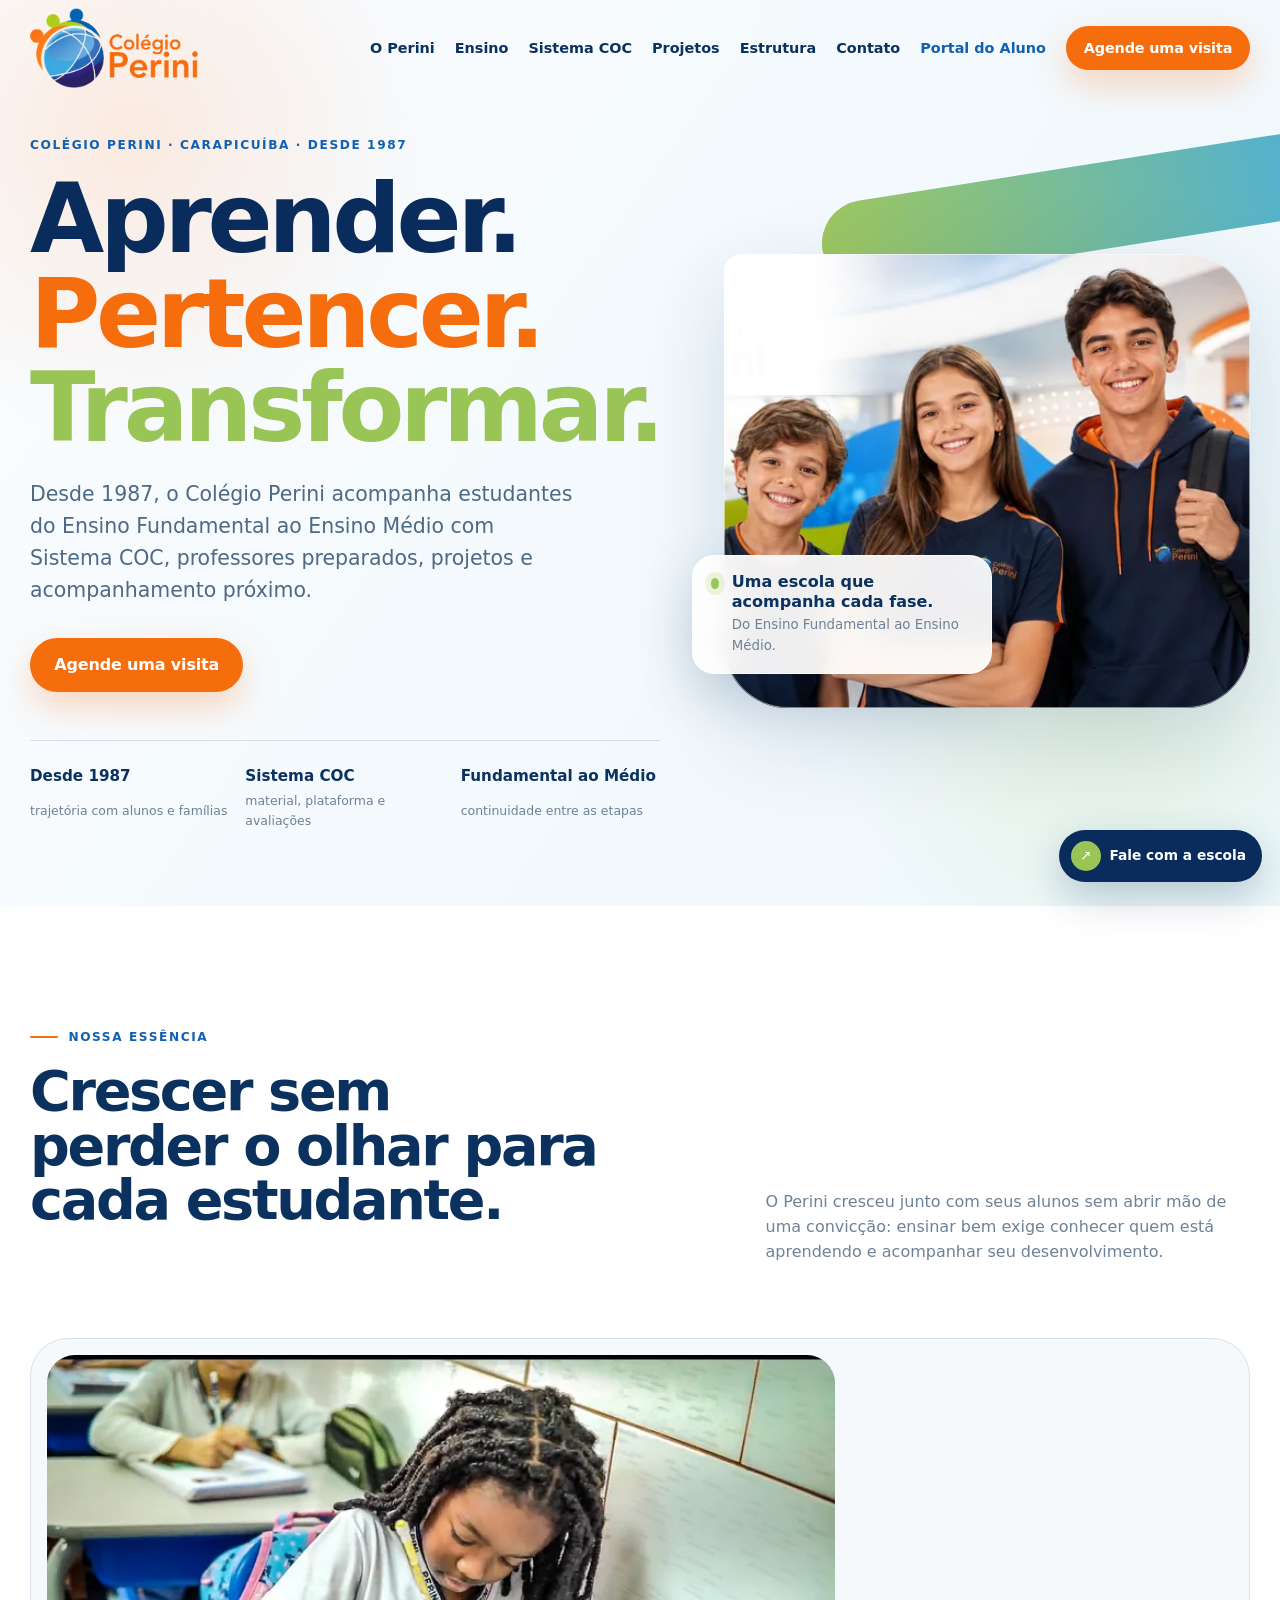
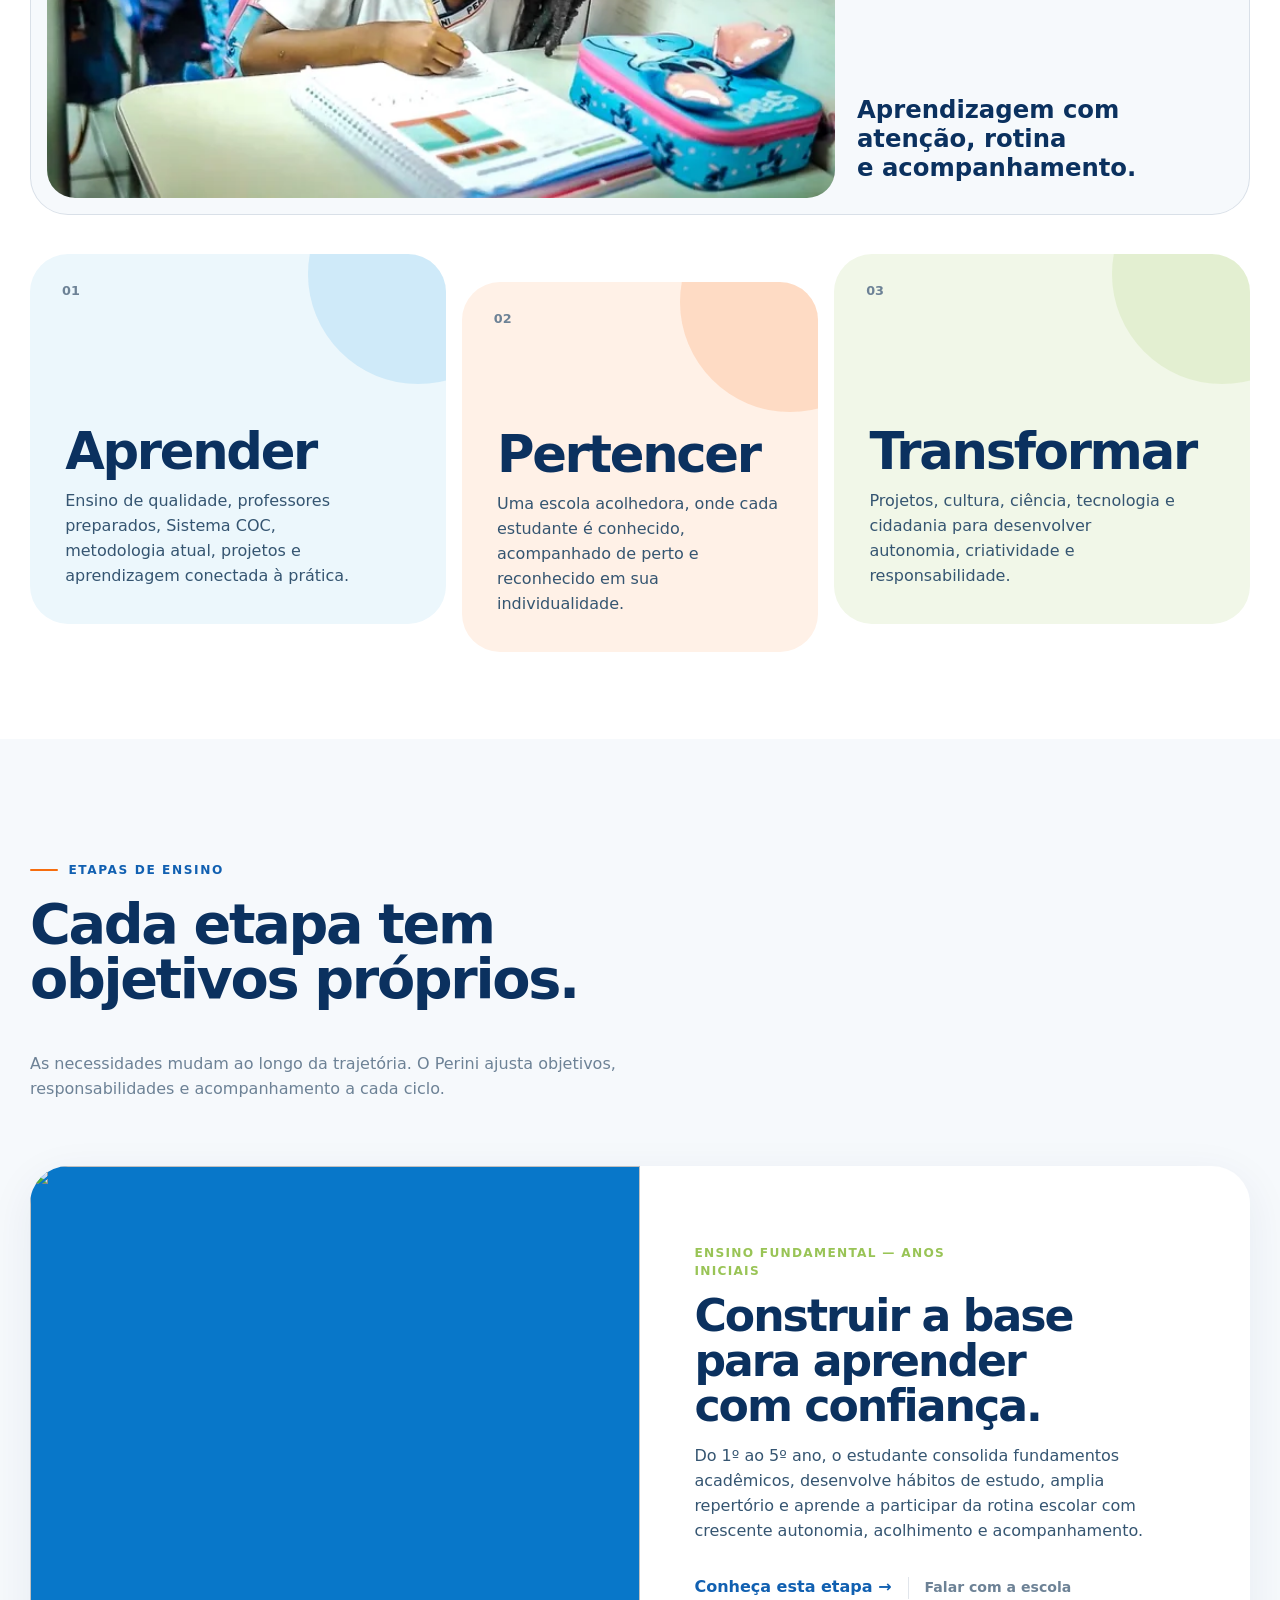
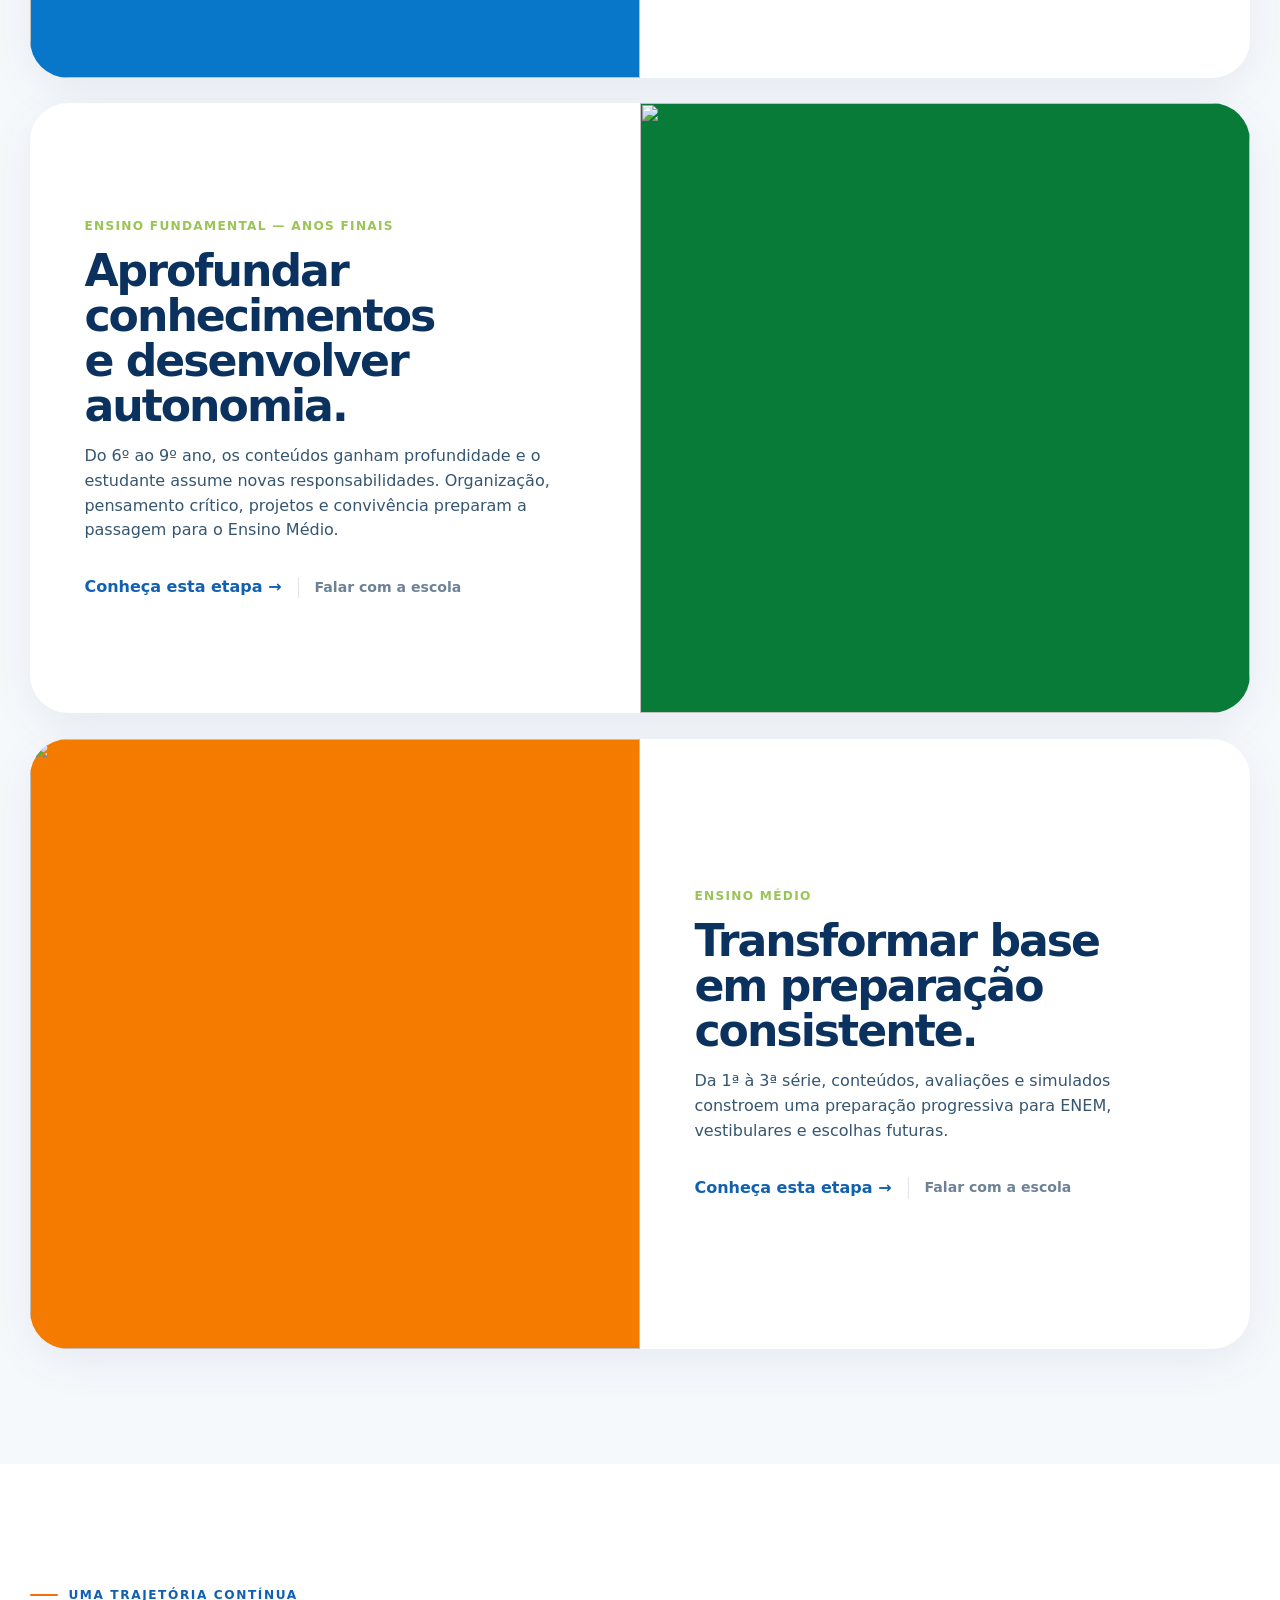
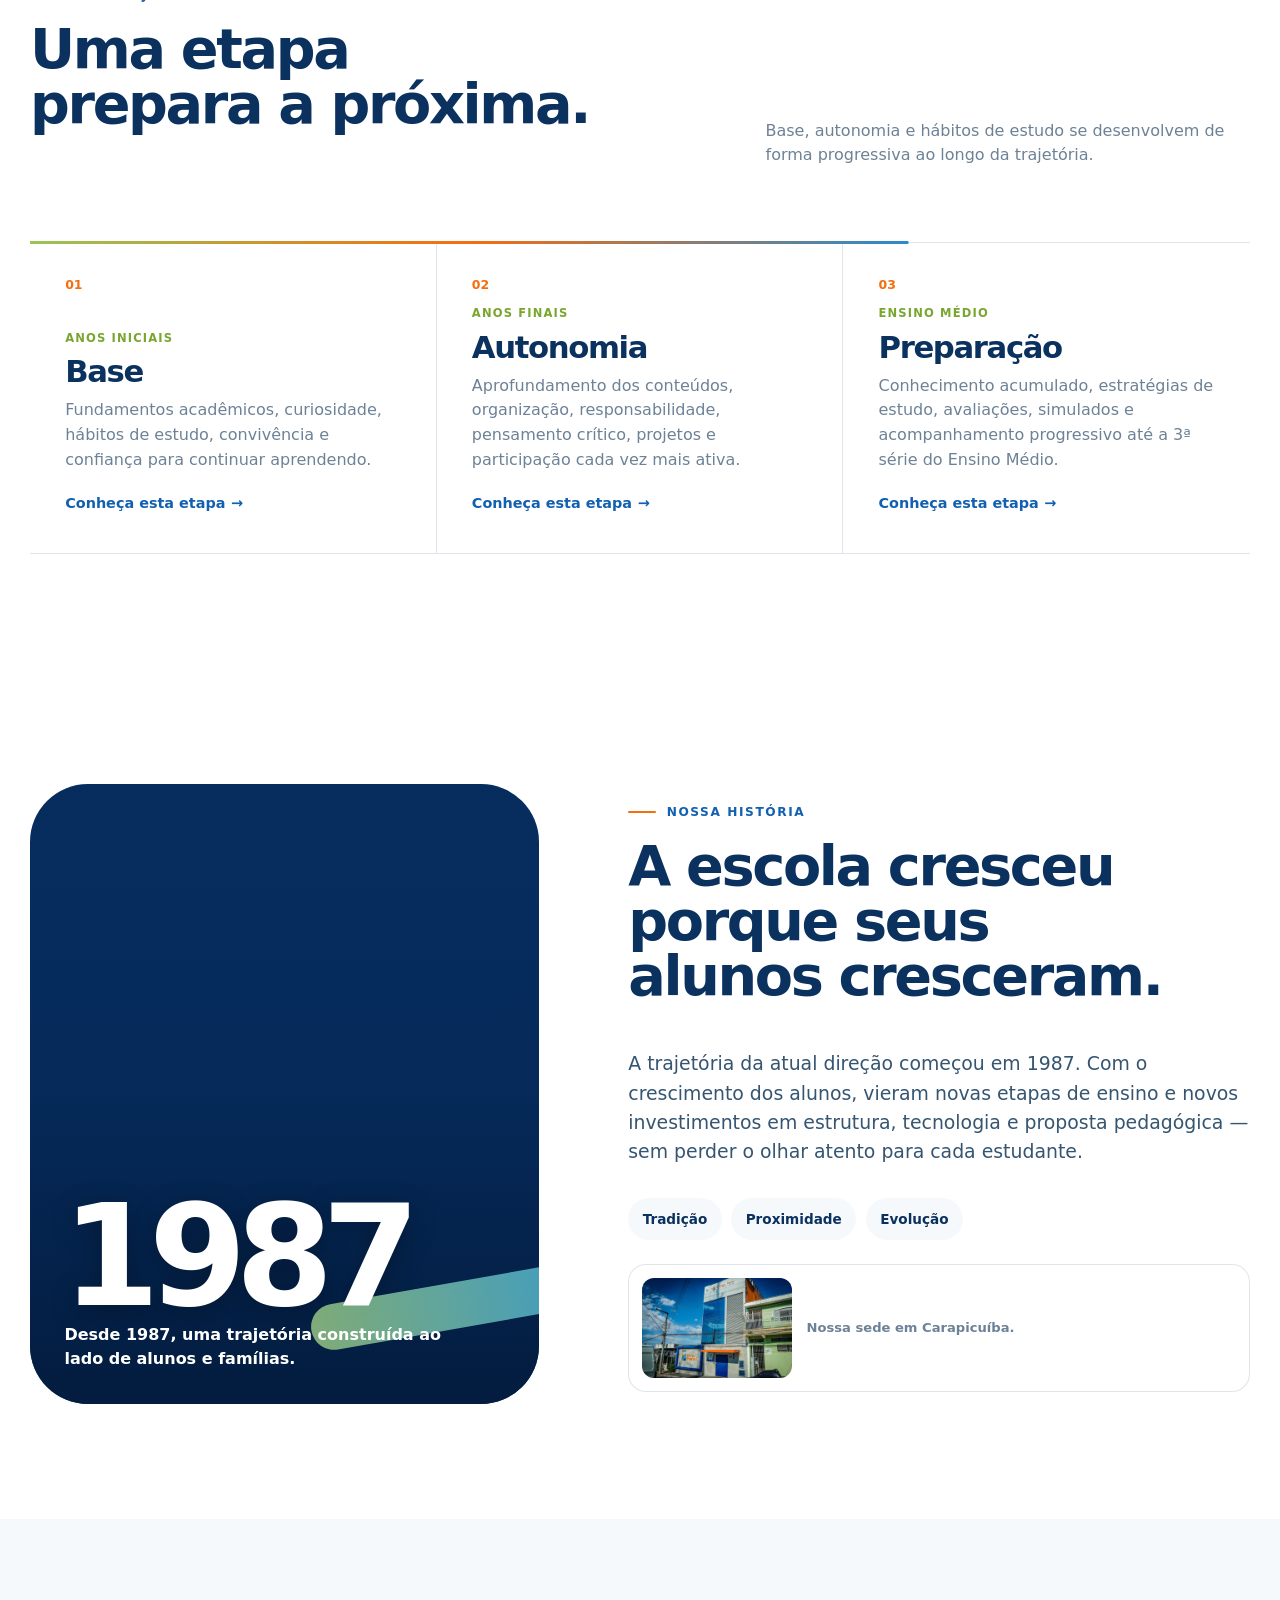
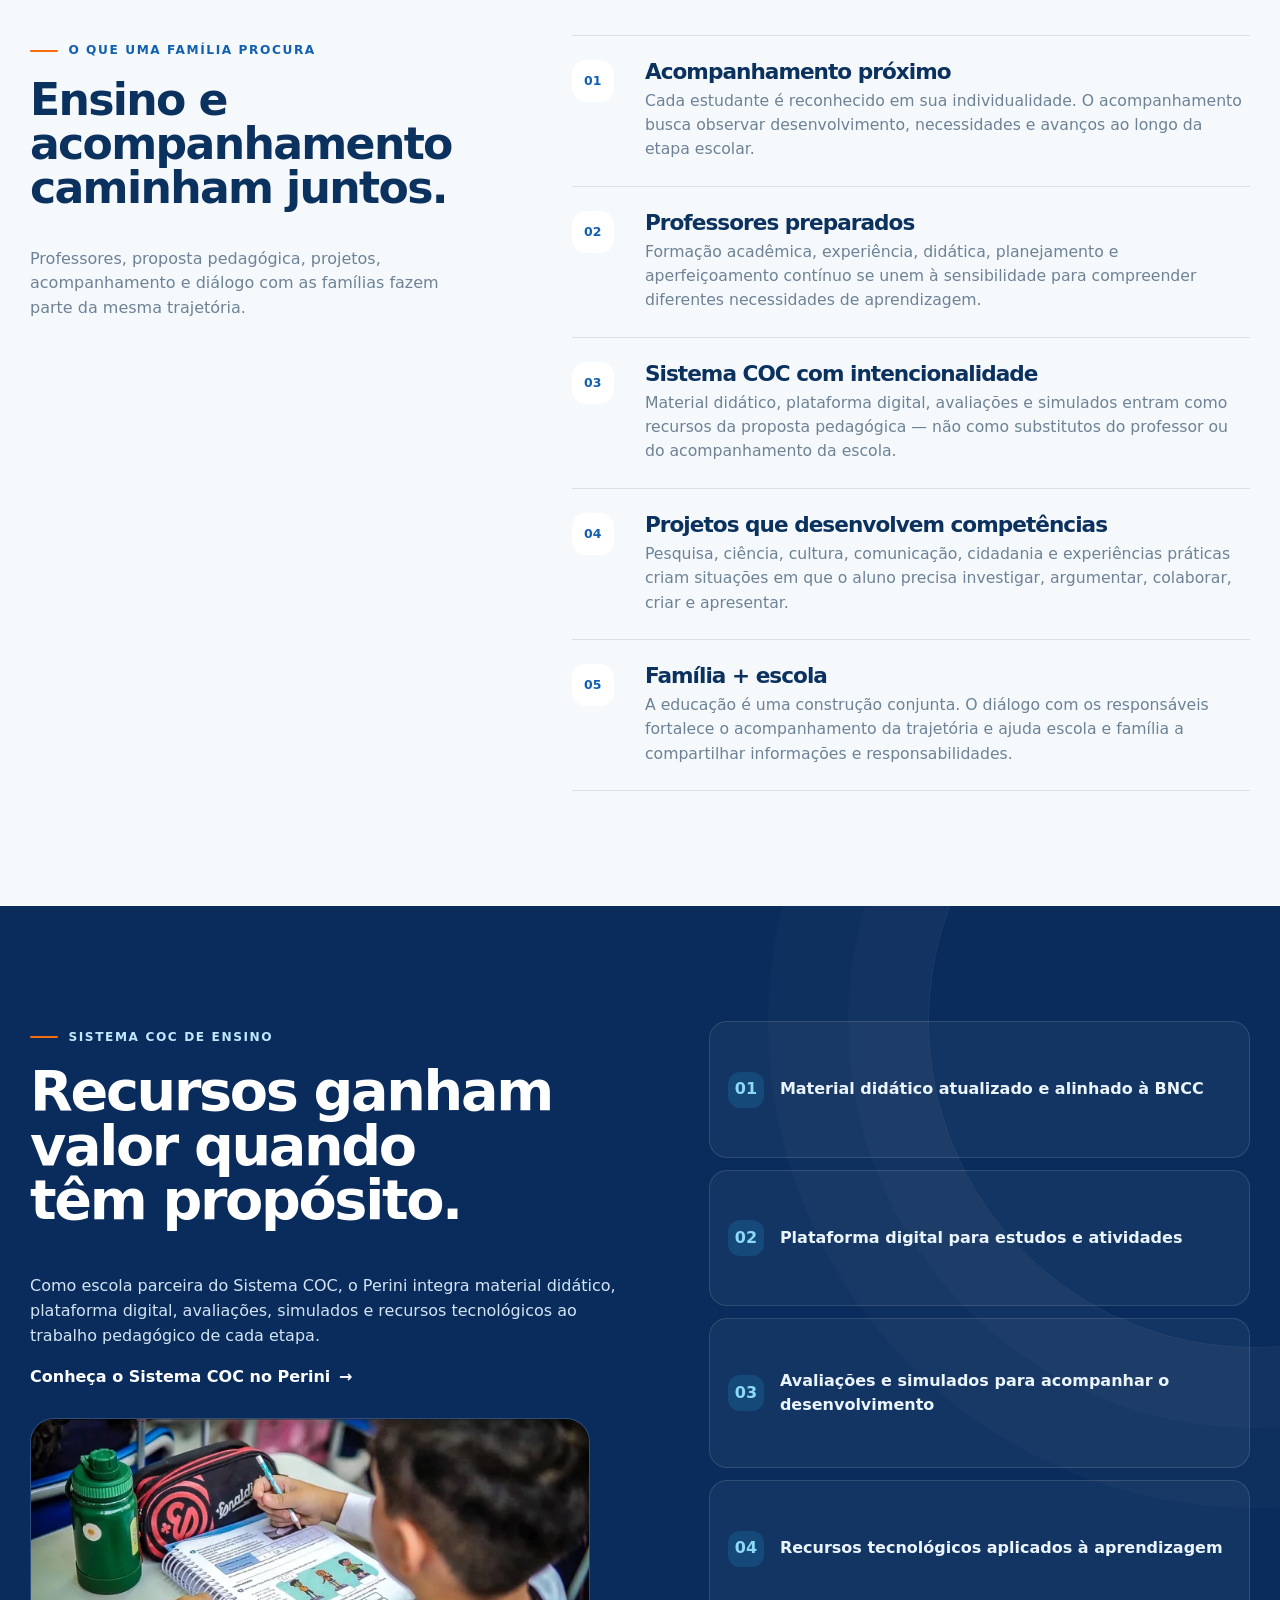
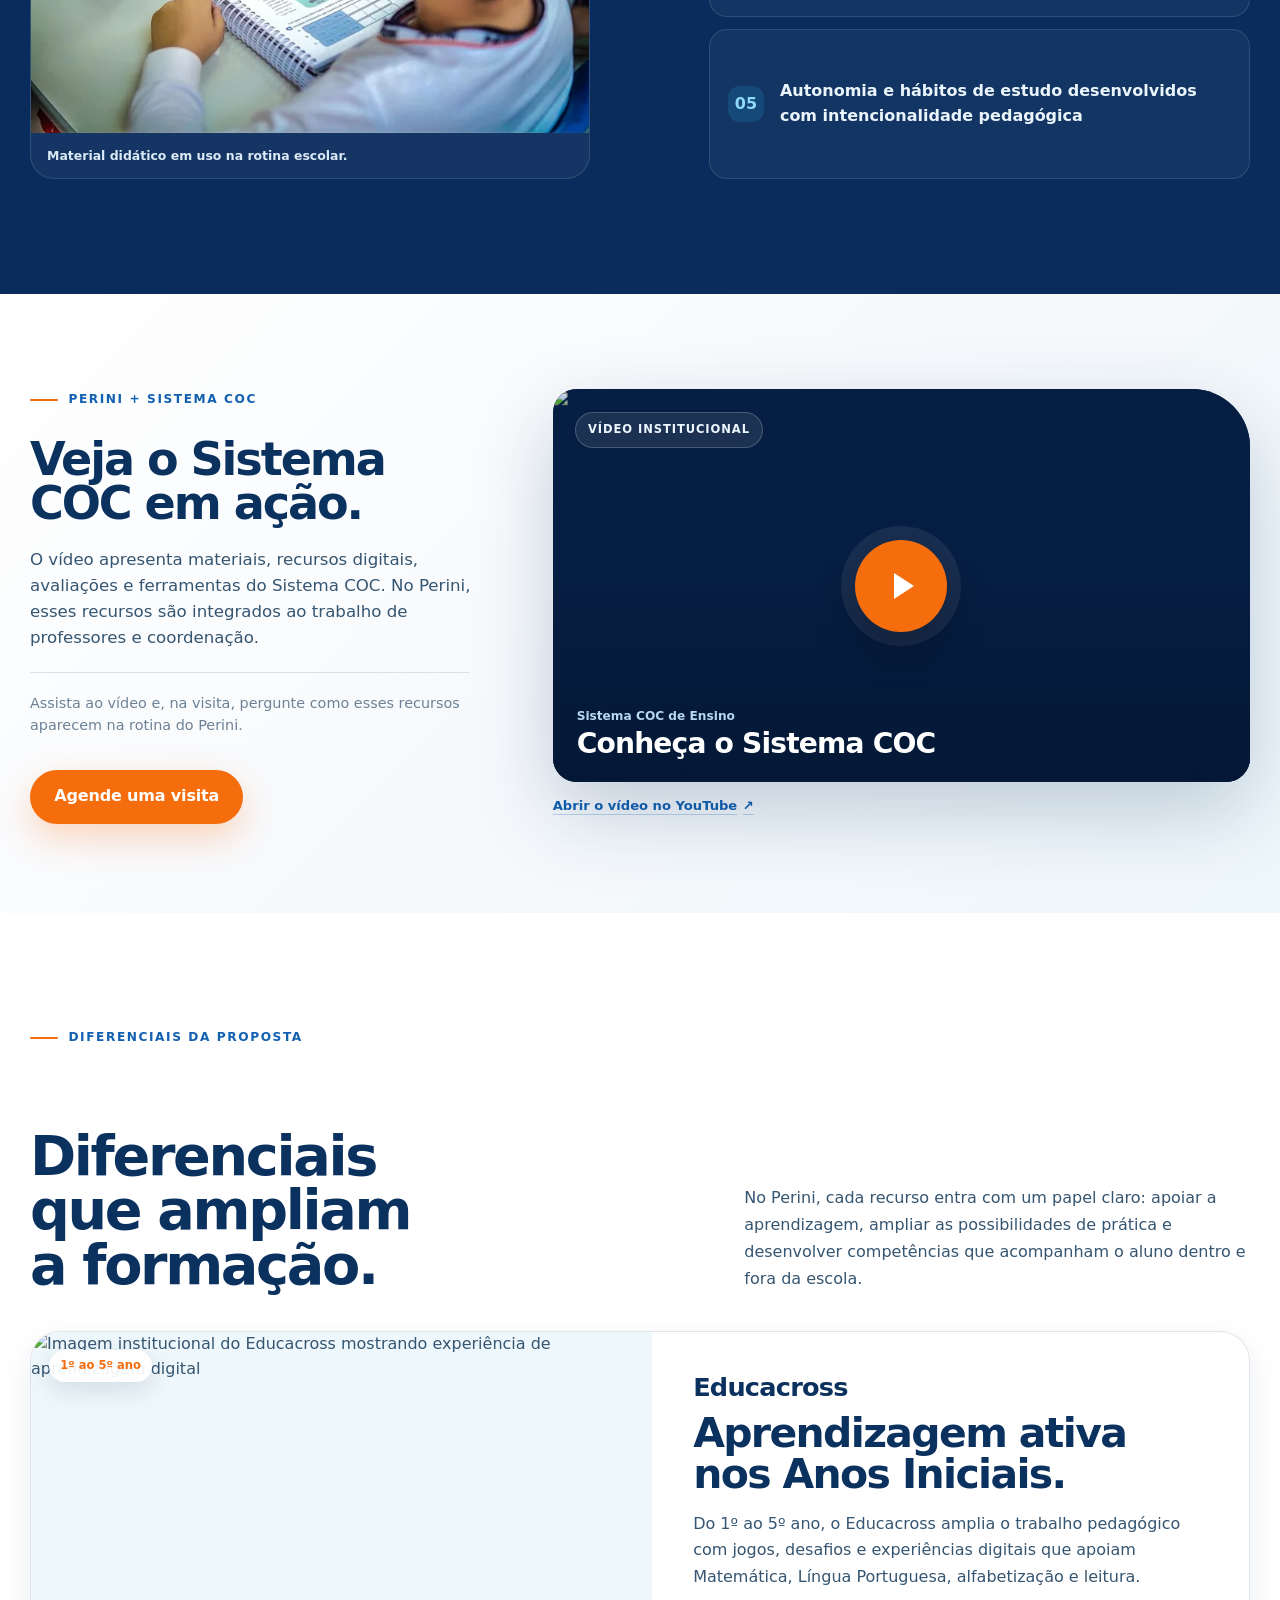
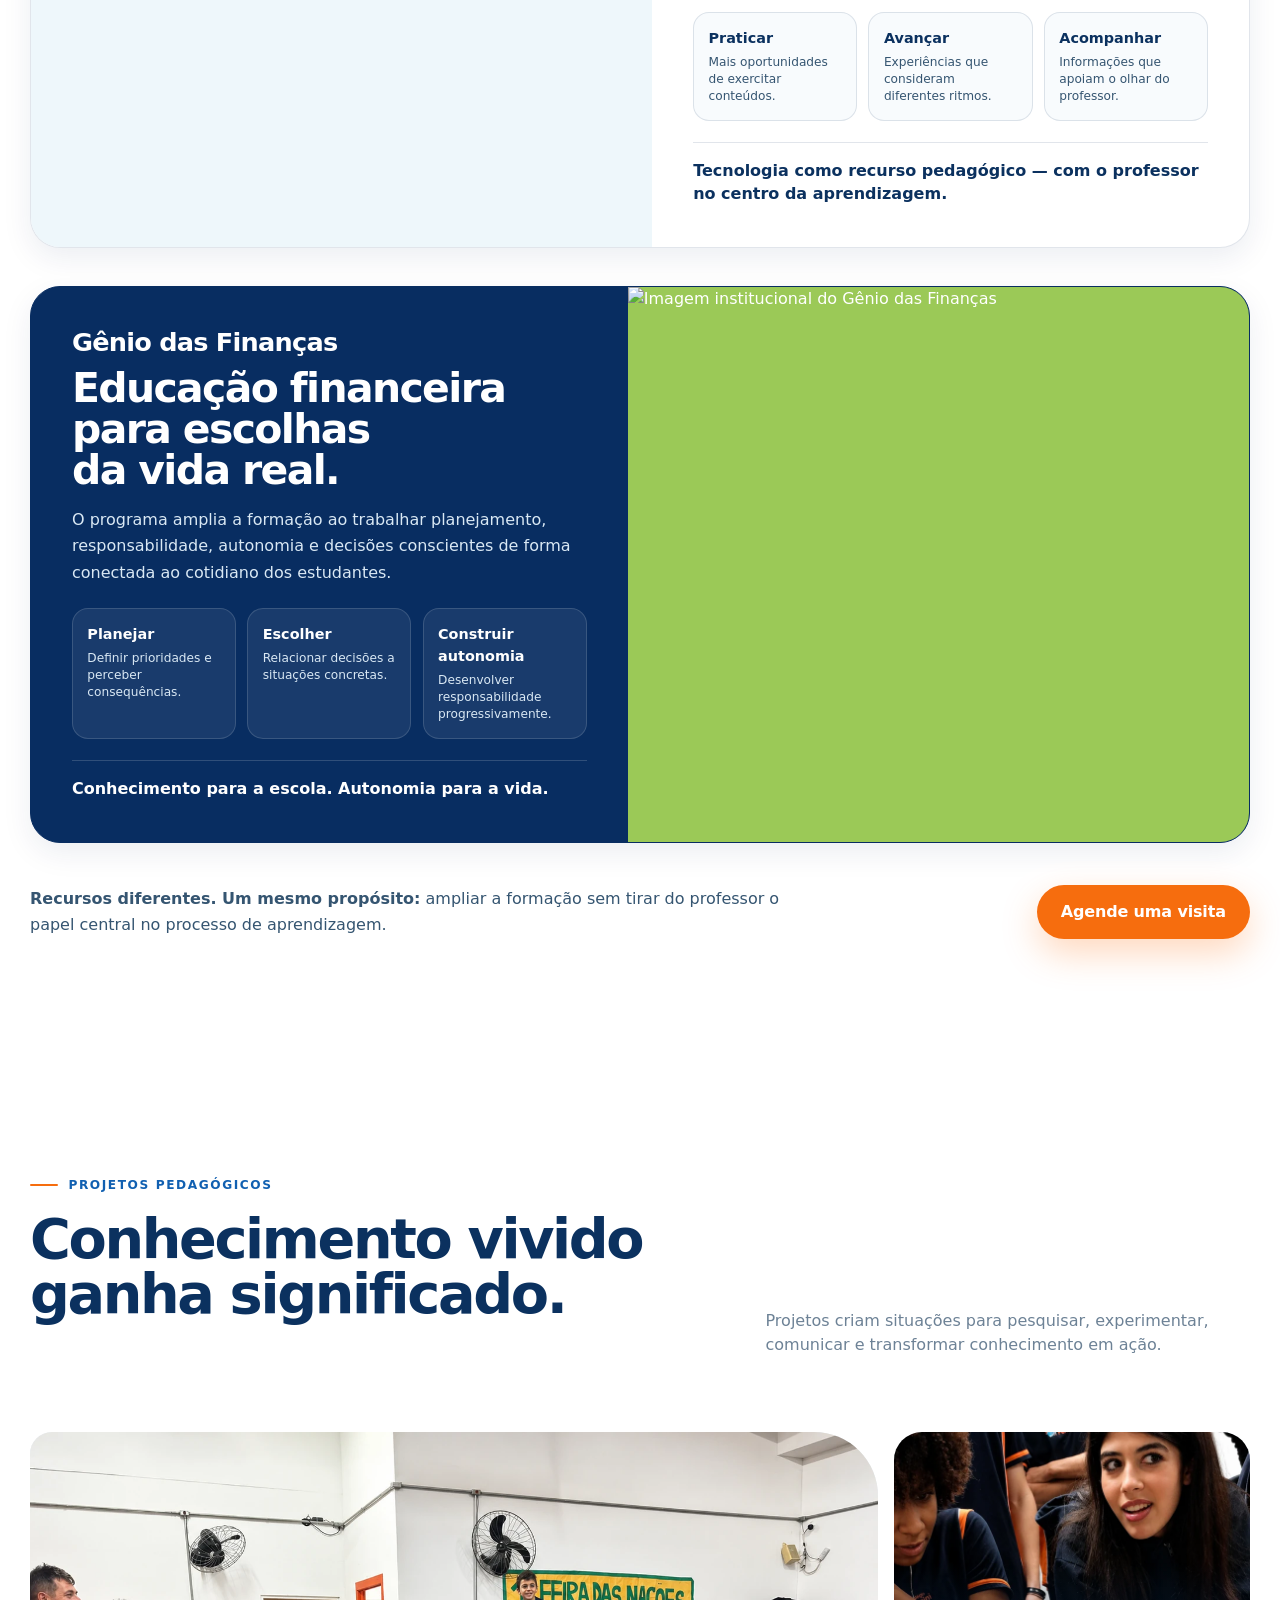
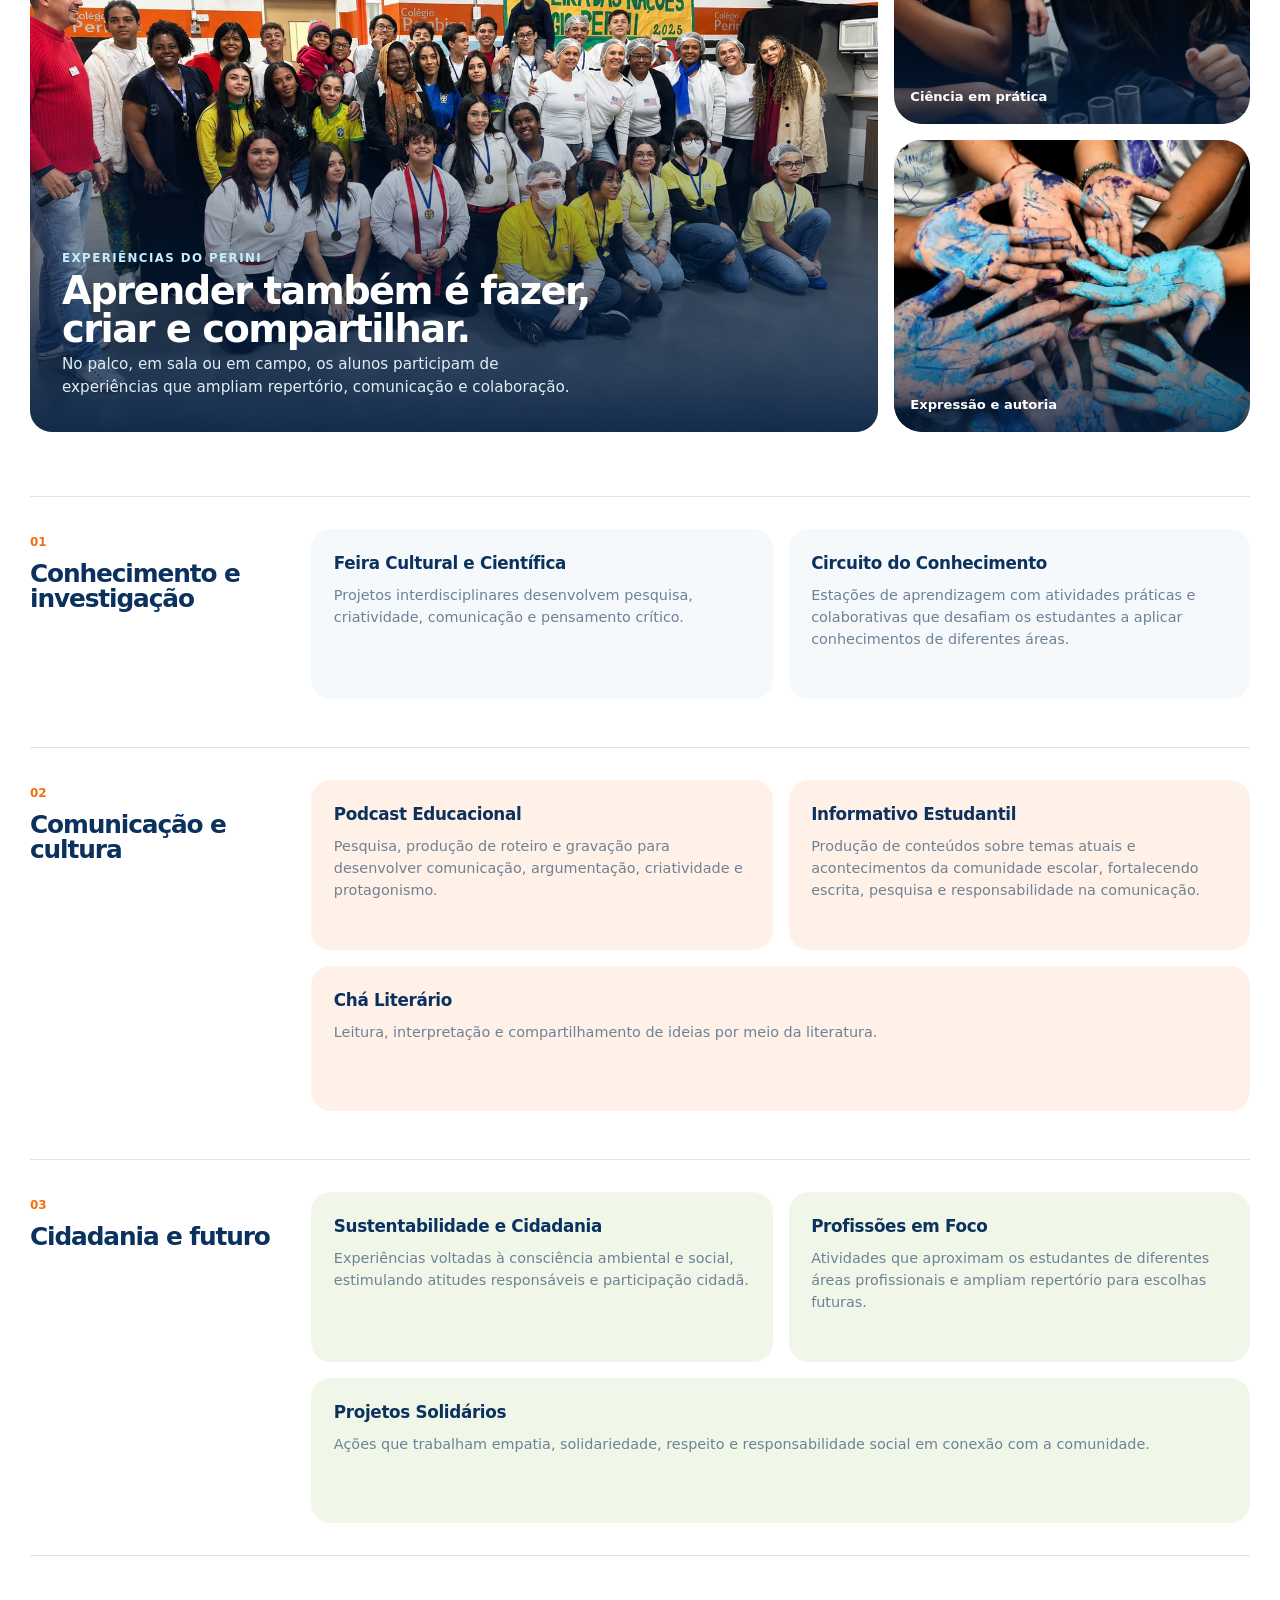
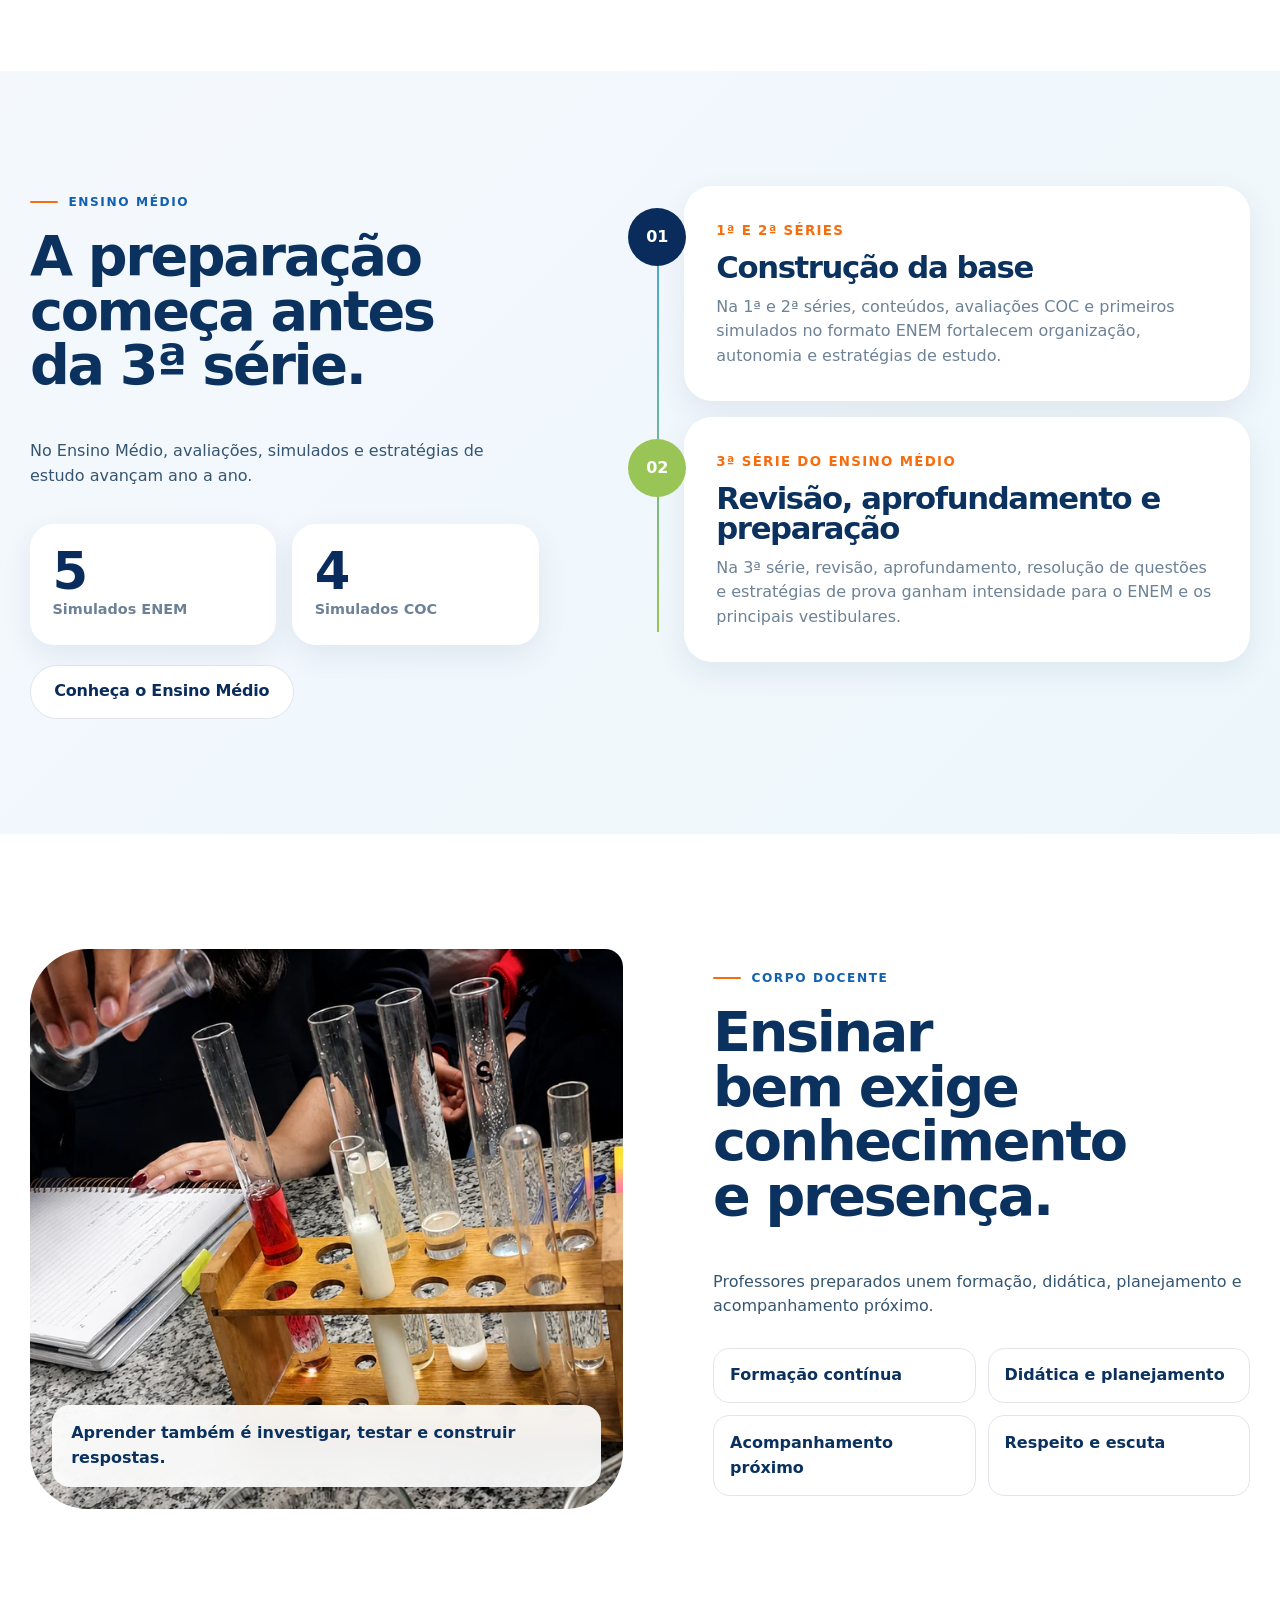
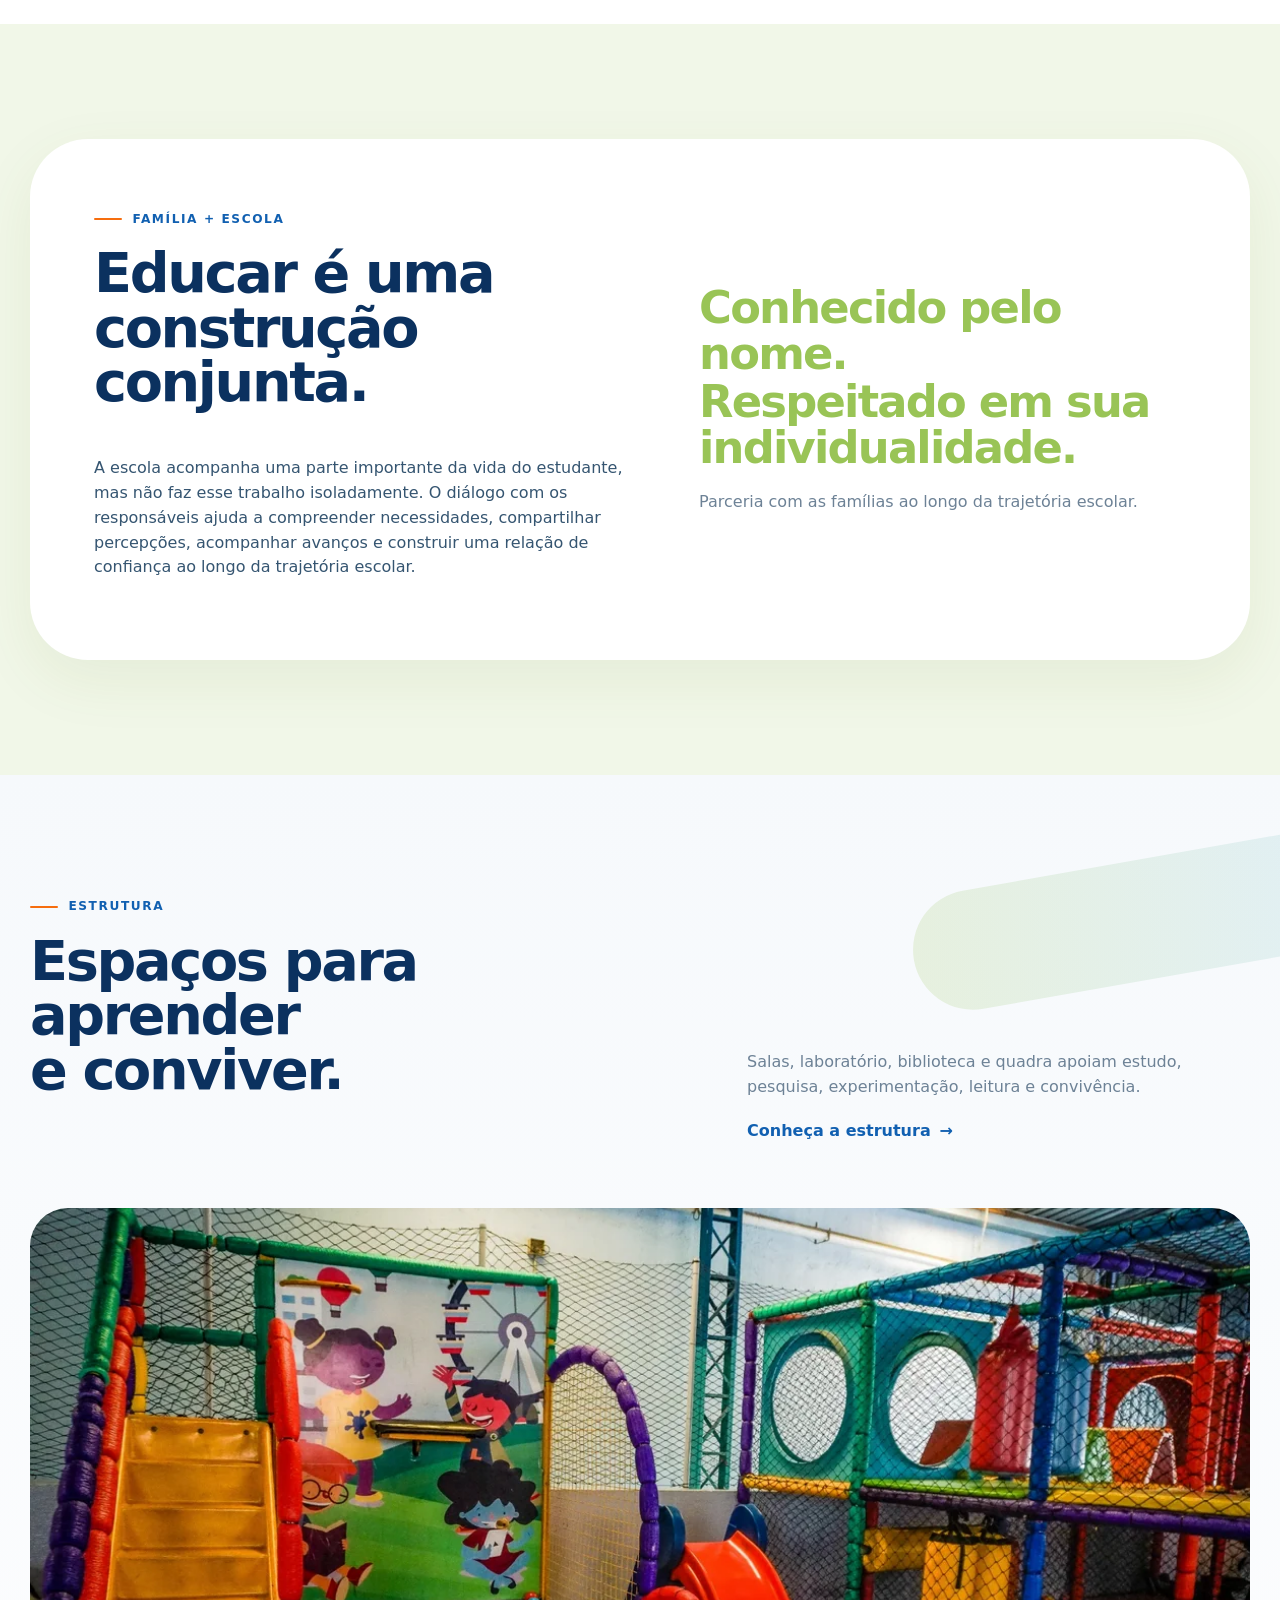
==== index.html @ bba31129 "Add files via upload" ====
<!DOCTYPE html>

<html lang="pt-BR">
<head>
<meta charset="utf-8"/>
<meta content="width=device-width,initial-scale=1,viewport-fit=cover" name="viewport"/>
<meta content="light" name="color-scheme"/>
<title>Colégio Perini | Escola particular em Carapicuíba desde 1987</title>
<meta content="Conheça o Colégio Perini em Carapicuíba: Ensino Fundamental e Ensino Médio com Sistema COC, professores preparados, projetos, acompanhamento próximo e formação humana." name="description"/>
<meta content="Colégio Perini MASTER HOME v2.1 · diagramação homologação · base visual V3.4" name="generator"/>
<meta content="#0b4e90" name="theme-color"/>
<meta content="index,follow,max-image-preview:large" name="robots"/>
<link href="https://periniebambino.github.io/siteperiniv2/" rel="canonical"/>
<meta content="pt_BR" property="og:locale"/>
<meta content="website" property="og:type"/>
<meta content="Colégio Perini" property="og:site_name"/>
<meta content="Colégio Perini | Aprender. Pertencer. Transformar." property="og:title"/>
<meta content="Do Ensino Fundamental ao Ensino Médio, com Sistema COC, acompanhamento próximo, professores preparados e projetos reais." property="og:description"/>
<meta content="https://periniebambino.github.io/siteperiniv2/" property="og:url"/>
<meta content="https://periniebambino.github.io/siteperiniv2/assets/og/perini-social.jpg" property="og:image"/>
<meta content="1200" property="og:image:width"/>
<meta content="630" property="og:image:height"/>
<meta content="Alunos do Colégio Perini em ambiente escolar" property="og:image:alt"/>
<meta content="summary_large_image" name="twitter:card"/>
<meta content="Colégio Perini | Aprender. Pertencer. Transformar." name="twitter:title"/>
<meta content="Do Ensino Fundamental ao Ensino Médio, com Sistema COC, acompanhamento próximo, professores preparados e projetos reais." name="twitter:description"/>
<meta content="https://periniebambino.github.io/siteperiniv2/assets/og/perini-social.jpg" name="twitter:image"/>
<link href="assets/icons/favicon-32.png" rel="icon" sizes="32x32" type="image/png"/>
<link href="assets/icons/apple-touch-icon.png" rel="apple-touch-icon" sizes="180x180"/>
<link href="manifest.webmanifest" rel="manifest"/>
<link as="image" href="assets/hero/jornada-perini-1280.webp" imagesizes="(max-width: 1080px) 92vw, 48vw" imagesrcset="assets/hero/jornada-perini-768.webp 768w, assets/hero/jornada-perini-1280.webp 1280w, assets/hero/jornada-perini.webp 1672w" rel="preload"/>
<link href="css/tokens.css" rel="stylesheet"/>
<link href="css/base.css" rel="stylesheet"/>
<link href="css/components.css" rel="stylesheet"/>
<link href="css/responsive.css" rel="stylesheet"/><link href="css/rc1-final.css" rel="stylesheet"/><link href="css/diferenciais.css" rel="stylesheet"/>
</head>
<body>
<a class="skip-link" href="#conteudo">Pular para o conteúdo</a>
<div class="campaign" hidden="" id="campaign-bar"></div>
<header class="site-header" id="site-header">
<div class="container nav-shell">
<a aria-label="Colégio Perini — início" class="brand" href="./">
<img alt="Colégio Perini" height="414" id="brand-logo" src="assets/brand/logo-colegio-perini-cropped.webp" width="879"/>
</a>
<nav aria-label="Navegação principal" class="desktop-nav">
<a href="./#perini">O Perini</a>
<a href="./#ensino">Ensino</a>
<a href="./sistema-de-ensino/">Sistema COC</a>
<a href="./#projetos">Projetos</a>
<a href="./estrutura-e-vida-escolar/">Estrutura</a>
<a href="./contato/">Contato</a>
<a class="portal-link" data-portal="" data-track="portal" href="https://portal.coc.com.br/" rel="noopener noreferrer" target="_blank">Portal do Aluno</a>
<a class="btn btn-primary btn-sm" data-track="visita-header" data-visit-link="" href="./contato/#agendar">Agende uma visita</a>
</nav>
<button aria-controls="mobile-menu" aria-expanded="false" aria-label="Abrir menu" class="menu-toggle" id="menu-toggle" type="button"><span aria-hidden="true"></span></button>
</div>
</header>
<div aria-hidden="true" aria-label="Menu de navegação" aria-modal="true" class="mobile-menu" id="mobile-menu" role="dialog">
<div class="mobile-menu-inner">
<div class="mobile-menu-top">
<img alt="Colégio Perini" height="414" src="assets/brand/logo-colegio-perini-cropped.webp" width="879"/>
<button aria-label="Fechar menu" class="mobile-close" id="mobile-close" type="button">×</button>
</div>
<nav aria-label="Navegação mobile">
<a class="mobile-link" href="#perini">O Perini</a>
<a class="mobile-link sub" href="./#historia">Nossa História</a>
<a class="mobile-link sub" href="./#professores">Professores</a>
<a class="mobile-link" href="#ensino">Ensino</a>
<a class="mobile-link sub" href="./fundamental-1/">Anos Iniciais</a><a class="mobile-link sub" href="./fundamental-2/">Anos Finais</a>
<a class="mobile-link sub" href="./ensino-medio/">Ensino Médio</a>
<a class="mobile-link" href="#coc">Sistema COC</a>
<a class="mobile-link" href="#projetos">Projetos</a>
<a class="mobile-link" href="#estrutura">Estrutura</a>
<a class="mobile-link" href="#contato">Contato</a>
</nav>
<div class="mobile-menu-actions">
<a class="btn btn-primary" data-track="visita-menu" data-visit-link="" href="./contato/#agendar">Agende uma visita</a>
<a class="btn btn-ghost" data-portal="" data-track="portal-menu" href="https://portal.coc.com.br/" rel="noopener noreferrer" target="_blank">Portal do Aluno</a>
</div>
</div>
</div>
<main id="conteudo">
<section class="hero" id="inicio">
<div aria-hidden="true" class="hero-bg"></div>
<div class="container hero-layout">
<div class="hero-copy" data-reveal="">
<span class="eyebrow" data-hero-eyebrow="">Colégio Perini · Carapicuíba · Desde 1987</span>
<h1 class="hero-title" data-hero-title=""><span>Aprender.</span><span>Pertencer.</span><span>Transformar.</span></h1>
<p class="hero-intro" data-hero-text="">Desde 1987, o Colégio Perini acompanha crianças e jovens do Ensino Fundamental ao Ensino Médio com ensino estruturado, Sistema COC, professores preparados, projetos e acompanhamento próximo.</p>
<div class="hero-actions">
<a class="btn btn-primary" data-track="visita-hero" data-visit-link="" href="./contato/#agendar">Agende uma visita</a>
</div>
<div aria-label="Destaques do Colégio Perini" class="hero-trust">
<span><b>Desde 1987</b><small>trajetória com alunos e famílias</small></span>
<span><b>Sistema COC</b><small>material, plataforma e avaliações</small></span>
<span><b>Fundamental ao Médio</b><small>continuidade entre as etapas</small></span>
</div>
</div>
<div class="hero-visual" data-reveal="">
<div class="hero-image-wrap">
<img alt="Alunos do Colégio Perini em ambiente escolar" decoding="async" fetchpriority="high" height="720" id="hero-image" sizes="(max-width: 1080px) 92vw, 48vw" src="assets/hero/jornada-perini-1280.webp" srcset="assets/hero/jornada-perini-768.webp 768w, assets/hero/jornada-perini-1280.webp 1280w, assets/hero/jornada-perini.webp 1672w" width="1280"/>
</div>
<div class="hero-note"><span aria-hidden="true" class="dot"></span><div><strong>Uma escola que acompanha cada fase.</strong><small>Do Ensino Fundamental ao Ensino Médio.</small></div></div>
</div>
</div>
<div aria-hidden="true" class="hero-wave"></div>
</section>
<section class="section essence" id="perini">
<div class="container">
<div class="section-head split-head" data-reveal="">
<div><span class="kicker">Nossa essência</span><h2 class="title-lg" data-copy="essence-title">Crescer sem perder o olhar para cada estudante.</h2></div>
<p data-copy="essence-text">O Perini nasceu da proximidade com seus alunos e cresceu junto com eles, preservando o olhar atento para cada estudante.</p>
</div><figure class="essence-real-proof" data-reveal=""><picture><source data-real-source="studentStudying" media="(max-width:720px)" srcset="assets/real-final/aluna-estudando-720.webp"/><img alt="Estudante do Colégio Perini realizando atividade em sala de aula" data-real-image="studentStudying" decoding="async" height="750" loading="lazy" sizes="(max-width:720px) 92vw, 52vw" src="assets/real-final/aluna-estudando-1200.webp" srcset="assets/real-final/aluna-estudando-720.webp 720w, assets/real-final/aluna-estudando-1200.webp 1200w" width="1200"/></picture><figcaption>Aprendizagem com atenção, rotina e acompanhamento.</figcaption></figure>
<div class="essence-grid" id="pillars-grid"></div>
</div>
</section>
<section class="section stages" id="ensino">
<div class="container">
<div class="section-head" data-reveal="">
<span class="kicker">Etapas de ensino</span>
<h2 class="title-lg">Cada etapa tem objetivos próprios.</h2>
<p>As necessidades mudam ao longo da trajetória. O Perini ajusta objetivos, responsabilidades e acompanhamento a cada ciclo.</p>
</div>
<div class="stages-grid" id="stages-grid"></div>
</div>
</section>
<section class="section journey" id="jornada">
<div class="container">
<div class="section-head split-head" data-reveal="">
<div><span class="kicker">Uma trajetória contínua</span><h2 class="title-lg">Uma etapa prepara a próxima.</h2></div>
<p>Base, autonomia e hábitos de estudo se desenvolvem de forma progressiva ao longo da trajetória.</p>
</div>
<div class="journey-grid" id="journey-grid"></div>
</div>
</section>
<section class="section history" id="historia">
<div class="container history-layout">
<div class="history-panel history-photo-panel" data-reveal=""><picture class="history-panel-picture">
<source media="(max-width:720px)" srcset="assets/real/direcao-historia-720.webp"/>
<img alt="Equipe de direção do Colégio Perini em registro institucional" data-real-image="historyDirection" decoding="async" height="1448" loading="lazy" sizes="(max-width:1080px) 92vw, 40vw" src="assets/real/direcao-historia.webp" srcset="assets/real/direcao-historia-720.webp 720w, assets/real/direcao-historia.webp 1086w" width="1086"/>
</picture>
<span class="history-year">1987</span>
<p>Desde 1987, uma trajetória construída ao lado de alunos e famílias.</p>
<div aria-hidden="true" class="history-orbit"></div>
</div>
<div class="history-copy" data-reveal="">
<span class="kicker">Nossa história</span>
<h2 class="title-lg" data-history-title="">A escola cresceu porque seus alunos cresceram.</h2>
<p data-history-text="">A trajetória da atual direção começou em 1987, com a Educação Infantil. À medida que os alunos cresceram, o Perini ampliou sua atuação para os Anos Iniciais, Anos Finais e Ensino Médio. A escola evoluiu em estrutura, tecnologia e proposta pedagógica sem abrir mão de sua essência: o olhar atento para cada estudante.</p>
<div aria-label="Valores presentes na trajetória" class="history-values"><span>Tradição</span><span>Proximidade</span><span>Evolução</span></div><figure class="history-facade-proof" data-reveal=""><picture><source data-real-source="facade" media="(max-width:720px)" srcset="assets/real-final/fachada-720.webp"/><img alt="Fachada do Colégio Perini em Carapicuíba" data-real-image="facade" decoding="async" height="1066" loading="lazy" sizes="(max-width:720px) 92vw, 28vw" src="assets/real-final/fachada-1600.webp" srcset="assets/real-final/fachada-720.webp 720w, assets/real-final/fachada-1600.webp 1600w" width="1600"/></picture><figcaption>Nossa sede em Carapicuíba.</figcaption></figure>
</div>
</div>
</section>
<section class="section reasons" id="diferenciais">
<div class="container reasons-layout">
<div class="reasons-intro" data-reveal=""><span class="kicker">O que uma família procura</span><h2 class="title-md" data-copy="reasons-title">Ensino e acompanhamento caminham juntos.</h2><p data-copy="reasons-text">Ensino estruturado, professores preparados, projetos, acompanhamento e parceria com as famílias sustentam a proposta em cada etapa.</p></div>
<div class="reasons-grid" id="reasons-grid"></div>
</div>
</section>
<section class="section coc" id="coc">
<div class="container coc-layout">
<div class="coc-copy" data-reveal="">
<span class="kicker kicker-light">Sistema COC de Ensino</span>
<h2 class="title-lg" data-coc-title="">Recursos ganham valor quando têm propósito.</h2>
<p data-coc-text="">O Colégio Perini integra material didático, recursos digitais, avaliações, simulados e ferramentas de acompanhamento para tornar a aprendizagem mais dinâmica e fortalecer a autonomia do estudante.</p>
<a class="text-link light" href="./sistema-de-ensino/">Conheça o Sistema COC no Perini <span aria-hidden="true">→</span></a>
<figure class="home-coc-real-proof" data-reveal=""><picture><source data-real-source="studentMaterial" media="(max-width:720px)" srcset="assets/real-final/aluno-material-720.webp"/><img alt="Estudante do Colégio Perini utilizando material didático em sala de aula" data-real-image="studentMaterial" decoding="async" height="750" loading="lazy" sizes="(max-width:720px) 92vw, 40vw" src="assets/real-final/aluno-material-1200.webp" srcset="assets/real-final/aluno-material-720.webp 720w, assets/real-final/aluno-material-1200.webp 1200w" width="1200"/></picture><figcaption>Material didático em uso na rotina escolar.</figcaption></figure></div>
<div class="coc-stack" data-reveal="" id="coc-items"></div>
</div>
</section>
<section aria-labelledby="coc-video-title" class="section coc-video-section" id="coc-video">
<div class="container coc-video-layout">
<div class="coc-video-copy" data-reveal="">
<span class="kicker" data-coc-video-kicker="">Perini + Sistema COC</span>
<h2 class="title-md" data-coc-video-title="" id="coc-video-title">Veja o Sistema COC em ação.</h2>
<p data-coc-video-text="">O COC reúne material didático, recursos digitais, avaliações e simulados. No Perini, esses recursos são integrados ao trabalho de professores, aos projetos e ao acompanhamento de cada etapa.</p>
<p class="coc-video-note" data-coc-video-note="">Assista ao vídeo institucional do COC para conhecer melhor o sistema que faz parte da proposta pedagógica da escola.</p>
<a class="btn btn-primary coc-video-cta" data-track="visita-coc-video" data-visit-link="" href="./contato/#agendar">Agende uma visita</a>
</div>
<div class="coc-video-media" data-reveal="">
<a aria-label="Reproduzir vídeo institucional do Sistema COC" class="coc-video-facade" data-coc-video-play="" data-track="coc-video-play" href="https://www.youtube.com/watch?v=YoLo7efZ9VU" rel="noopener noreferrer" target="_blank">
<img alt="" aria-hidden="true" class="coc-video-cover" decoding="async" height="720" loading="lazy" referrerpolicy="no-referrer" src="https://i.ytimg.com/vi/YoLo7efZ9VU/0.jpg" width="1280"/>
<span class="coc-video-badge" data-coc-video-label="">Vídeo institucional</span>
<span aria-hidden="true" class="coc-video-orbit coc-video-orbit-a"></span>
<span aria-hidden="true" class="coc-video-orbit coc-video-orbit-b"></span>
<span aria-hidden="true" class="coc-video-play-icon"><i></i></span>
<span class="coc-video-facade-copy"><small>Sistema COC de Ensino</small><strong data-coc-video-facade-title="">Conheça o Sistema COC</strong></span>
</a>
<a class="coc-video-external" data-coc-video-external="" data-track="coc-video-youtube" href="https://www.youtube.com/watch?v=YoLo7efZ9VU" rel="noopener noreferrer" target="_blank">Abrir o vídeo no YouTube <span aria-hidden="true">↗</span></a>
</div>
</div>
</section><section aria-labelledby="diff-home-title" class="section perini-diff-final" id="solucoes-que-ampliam">
<div class="container perini-diff-final-shell">
<header class="perini-diff-final-head" data-reveal="">
<span class="kicker">Diferenciais da proposta</span>
<h2 class="title-lg" id="diff-home-title">Diferenciais que ampliam a formação.</h2>
<p>No Perini, cada recurso entra com um papel claro: apoiar a aprendizagem, ampliar as possibilidades de prática e desenvolver competências que acompanham o aluno dentro e fora da escola.</p>
</header>

<article class="perini-diff-final-card perini-diff-final-card--edu" data-reveal="">
<div class="perini-diff-final-media">
<img src="https://framerusercontent.com/images/I60sBOADfWUIeHZIeZIh79XSvvc.jpg" alt="Imagem institucional do Educacross mostrando experiência de aprendizagem digital" loading="lazy" decoding="async" referrerpolicy="no-referrer"/>
<div class="perini-diff-final-media-badge">1º ao 5º ano</div>
</div>
<div class="perini-diff-final-copy">
<p class="perini-diff-final-brand">Educacross</p>
<h3>Aprendizagem ativa nos Anos Iniciais.</h3>
<p>Do 1º ao 5º ano, o Educacross amplia o trabalho pedagógico com jogos, desafios e experiências digitais que apoiam Matemática, Língua Portuguesa, alfabetização e leitura.</p>
<div class="perini-diff-final-benefits" aria-label="Benefícios do Educacross">
<span><strong>Praticar</strong><small>Mais oportunidades de exercitar conteúdos.</small></span>
<span><strong>Avançar</strong><small>Experiências que consideram diferentes ritmos.</small></span>
<span><strong>Acompanhar</strong><small>Informações que apoiam o olhar do professor.</small></span>
</div>
<p class="perini-diff-final-note">Tecnologia como recurso pedagógico — com o professor no centro da aprendizagem.</p>
</div>
</article>

<article class="perini-diff-final-card perini-diff-final-card--genio" data-reveal="">
<div class="perini-diff-final-copy">
<p class="perini-diff-final-brand">Gênio das Finanças</p>
<h3>Educação financeira para escolhas da vida real.</h3>
<p>O programa amplia a formação ao trabalhar planejamento, responsabilidade, autonomia e decisões conscientes de forma conectada ao cotidiano dos estudantes.</p>
<div class="perini-diff-final-benefits" aria-label="Benefícios do Gênio das Finanças">
<span><strong>Planejar</strong><small>Definir prioridades e perceber consequências.</small></span>
<span><strong>Escolher</strong><small>Relacionar decisões a situações concretas.</small></span>
<span><strong>Construir autonomia</strong><small>Desenvolver responsabilidade progressivamente.</small></span>
</div>
<p class="perini-diff-final-note">Conhecimento para a escola. Autonomia para a vida.</p>
</div>
<div class="perini-diff-final-media perini-diff-final-media--genio">
<img src="https://desk.zoho.com/galleryDocuments/edbsn1af62191ae19e1b2c0dc541e911ef8e9bd20df4a48b9948fda95222c2380f0930c0862d004eb384800a207fe088dcf15?inline=true" alt="Imagem institucional do Gênio das Finanças" loading="lazy" decoding="async" referrerpolicy="no-referrer"/>
</div>
</article>

<footer class="perini-diff-final-footer" data-reveal="">
<p><strong>Recursos diferentes. Um mesmo propósito:</strong> ampliar a formação sem tirar do professor o papel central no processo de aprendizagem.</p>
<a class="btn btn-primary" data-visit-link="" href="./contato/#agendar">Agende uma visita</a>
</footer>
</div>
</section>
<section class="section projects" id="projetos">
<div class="container">
<div class="section-head split-head" data-reveal="">
<div><span class="kicker">Projetos pedagógicos</span><h2 class="title-lg">Conhecimento vivido ganha significado.</h2></div>
<p>Projetos criam situações para pesquisar, experimentar, comunicar e transformar conhecimento em ação.</p>
</div>
<div class="projects-photo-story" data-reveal="">
<figure class="project-photo-main">
<img alt="Estudantes e equipe do Colégio Perini na Feira das Nações" data-real-image="feiraDasNacoes" decoding="async" height="1086" loading="lazy" sizes="(max-width:1080px) 92vw, 66vw" src="assets/real-2026/feira-das-nacoes.webp" srcset="assets/real-2026/feira-das-nacoes-720.webp 720w, assets/real-2026/feira-das-nacoes.webp 1448w" width="1448"/>
<figcaption><span>Experiências do Perini</span><strong>Aprender também é fazer, criar e compartilhar.</strong><small>No palco, em sala ou em campo, os alunos participam de experiências que ampliam repertório, comunicação e colaboração.</small></figcaption>
</figure>
<div class="project-photo-stack">
<figure>
<img alt="Estudantes do Colégio Perini em atividade prática de ciências" data-real-image="cienciaAluna" decoding="async" height="941" loading="lazy" sizes="(max-width:1080px) 92vw, 31vw" src="assets/real-2026/ciencia-aluna-tubos-card.webp" srcset="assets/real-2026/ciencia-aluna-tubos-card-720.webp 720w, assets/real-2026/ciencia-aluna-tubos-card.webp 941w" width="941"/>
<figcaption>Ciência em prática</figcaption>
</figure>
<figure>
<img alt="Mãos de estudantes do Colégio Perini durante atividade de expressão artística" data-real-image="arteMaos" decoding="async" height="1034" loading="lazy" sizes="(max-width:1080px) 92vw, 31vw" src="assets/real-2026/arte-maos-tinta-card.webp" srcset="assets/real-2026/arte-maos-tinta-card-720.webp 720w, assets/real-2026/arte-maos-tinta-card.webp 1086w" width="1086"/>
<figcaption>Expressão e autoria</figcaption>
</figure>
</div>
</div>
<div class="projects-grid" id="projects-grid"></div>
</div>
</section>
<section class="section high-school" id="ensino-medio">
<div class="container hs-layout">
<div class="hs-intro" data-reveal="">
<span class="kicker">Ensino Médio</span>
<h2 class="title-lg" data-highschool-title="">A preparação começa antes da 3ª série.</h2>
<p data-highschool-text="">No Perini, a preparação para o Ensino Superior é construída ao longo dos três anos, com base consistente, avaliações, simulados, estratégias de estudo e acompanhamento constante.</p>
<div class="hs-stats" id="hs-stats"></div>
<a class="btn btn-outline hs-cta" data-track="pagina-medio" href="./ensino-medio/">Conheça o Ensino Médio</a>
</div>
<div class="hs-path" data-reveal="">
<article><span>01</span><small>1ª e 2ª séries</small><h3>Construção da base</h3><p data-highschool-phase1="">Nos dois primeiros anos, os estudantes desenvolvem os conteúdos do Ensino Médio, realizam avaliações do Sistema COC e têm os primeiros contatos com simulados no formato ENEM, fortalecendo autonomia, organização e estratégias de estudo.</p></article>
<article><span>02</span><small>3ª série do Ensino Médio</small><h3>Revisão, aprofundamento e preparação</h3><p data-highschool-phase2="">Na 3ª série, o foco está na revisão e no aprofundamento dos conteúdos, na resolução de questões e no aperfeiçoamento das estratégias de prova para o ENEM e os principais vestibulares.</p></article>
</div>
</div>
</section>
<section class="section teachers" id="professores">
<div class="container teachers-layout">
<div class="teachers-visual" data-reveal="">
<img alt="Estudantes do Colégio Perini em atividade prática de ciências" data-real-image="cienciaAcao" decoding="async" height="1448" loading="lazy" sizes="(max-width:1080px) 92vw, 50vw" src="assets/real-2026/ciencia-experimento-acao.webp" srcset="assets/real-2026/ciencia-experimento-acao-720.webp 720w, assets/real-2026/ciencia-experimento-acao.webp 1086w" width="1086"/>
<div class="teachers-caption">Aprender também é investigar, testar e construir respostas.</div>
</div>
<div class="teachers-copy" data-reveal="">
<span class="kicker">Corpo docente</span>
<h2 class="title-lg" data-teachers-title="">Ensinar bem exige conhecimento e presença.</h2>
<p data-teachers-text="">Formação acadêmica, experiência, didática e aperfeiçoamento contínuo se unem a um olhar atento para as necessidades de cada estudante.</p>
<div class="teacher-items" id="teacher-items"></div>
</div>
</div>
</section>
<section class="section family">
<div class="container family-card" data-reveal="">
<div><span class="kicker">Família + escola</span><h2 class="title-lg" data-family-title="">Educar é uma construção conjunta.</h2><p data-family-text="">A educação é uma construção conjunta. O diálogo entre escola e responsáveis fortalece o acompanhamento do desenvolvimento de cada estudante.</p></div>
<div class="family-highlight"><strong>Conhecido pelo nome.</strong><strong>Respeitado em sua individualidade.</strong><span>Parceria com as famílias ao longo da trajetória escolar.</span></div>
</div>
</section>
<section class="section structure" id="estrutura">
<div class="container">
<div class="structure-intro" data-reveal="">
<div><span class="kicker">Estrutura</span><h2 class="title-lg" data-structure-title="">Espaços para aprender e conviver.</h2></div>
<div><p data-structure-text="">Salas, laboratório de ciências, biblioteca e quadra poliesportiva apoiam diferentes momentos da rotina escolar.</p><a class="text-link" data-track="pagina-estrutura" href="./estrutura-e-vida-escolar/">Conheça a estrutura <span aria-hidden="true">→</span></a></div>
</div><figure class="home-structure-real-proof" data-reveal=""><picture><source data-real-source="playground" media="(max-width:720px)" srcset="assets/real-final/brinquedao-720.webp"/><img alt="Espaço de recreação e convivência do Colégio Perini" data-real-image="playground" decoding="async" height="800" loading="lazy" sizes="(max-width:720px) 92vw, 68vw" src="assets/real-final/brinquedao-1200.webp" srcset="assets/real-final/brinquedao-720.webp 720w, assets/real-final/brinquedao-1200.webp 1200w" width="1200"/></picture><figcaption>Espaço real de recreação e convivência.</figcaption></figure>
<div class="structure-list" id="structure-list"></div>
</div>
</section>
<section class="section faq" id="duvidas">
<div class="container faq-layout">
<div class="faq-intro" data-reveal=""><span class="kicker">Informações rápidas</span><h2 class="title-md">Tudo para planejar sua visita.</h2><p>Etapas, Sistema COC, localização e formas de contato em um só lugar.</p></div>
<div class="faq-list" data-reveal="" id="faq-list"></div>
</div>
</section>
<section class="final-cta">
<div class="container final-cta-inner" data-reveal="">
<div><span>Próximo passo</span><h2 class="title-lg" data-finalcta-title="">Escolher uma escola vai além da internet.</h2><p data-finalcta-text="">Visite o Perini, conheça os ambientes, entenda a proposta e converse com a equipe sobre a etapa que seu filho está vivendo.</p></div>
<div class="final-cta-actions"><a class="btn btn-white btn-lg" data-track="visita-final" data-visit-link="" href="./contato/#agendar">Agende uma visita</a><a class="final-matricula" data-matricula="" data-track="matricula-final" href="https://wa.me/5511983668260?text=Ol%C3%A1%21%20Conheci%20o%20Col%C3%A9gio%20Perini%20pelo%20site%20e%20gostaria%20de%20receber%20informa%C3%A7%C3%B5es%20sobre%20matr%C3%ADculas." rel="noopener noreferrer" target="_blank">Falar sobre matrícula</a></div>
</div>
</section>
<section class="section contact" id="contato">
<div class="container contact-layout">
<div class="contact-copy" data-reveal="">
<span class="kicker">Contato</span>
<h2 class="title-md" data-copy="contact-title">Converse sobre o que importa para sua família.</h2>
<p data-copy="contact-text">Converse sobre a etapa de interesse, acompanhamento, Sistema COC, projetos, preparação acadêmica, estrutura e rotina escolar.</p><a class="text-link contact-page-link" href="./contato/#agendar">Agendar visita com etapa de interesse <span aria-hidden="true">→</span></a>
<div class="contact-list">
<div><small>Endereço</small><span data-address=""></span></div>
<div><small>Telefone</small><a data-phone="" data-track="telefone" href="tel:+551141645073"><span data-phone-text=""></span></a></div>
<div><small>WhatsApp</small><a data-track="whatsapp-contato" data-whatsapp="" href="https://wa.me/5511983668260?text=Ol%C3%A1%21%20Conheci%20o%20Col%C3%A9gio%20Perini%20pelo%20site%20e%20gostaria%20de%20mais%20informa%C3%A7%C3%B5es." rel="noopener noreferrer" target="_blank"><span data-whatsapp-text=""></span></a></div>
<div><small>E-mail</small><a data-email="" data-track="email" href="mailto:escolabambino@gmail.com"><span data-email-text=""></span></a></div>
</div>
</div>
<div class="map-panel" data-reveal="">
<iframe id="school-map" loading="lazy" referrerpolicy="no-referrer-when-downgrade" title="Mapa com a localização do Colégio Perini"></iframe>
<div class="map-panel-bottom"><div><small>Colégio Perini</small><strong>Jardim Jussara · Carapicuíba</strong></div><a class="btn btn-primary" data-maps="" data-track="mapa" href="https://www.google.com/maps/search/?api=1&amp;query=R.%20Ad%C3%A3o%20Gon%C3%A7alves%20da%20Costa%2C%20127%2C%20Carapicu%C3%ADba%2C%20SP" rel="noopener noreferrer" target="_blank">Abrir no mapa</a></div>
</div>
</div>
</section>
</main>
<footer class="footer">
<div class="container footer-grid">
<div class="footer-brand"><div class="footer-logo-shell"><img alt="Colégio Perini" height="414" src="assets/brand/logo-colegio-perini-cropped.webp" width="879"/></div><p>Do Ensino Fundamental ao Ensino Médio, educação com Sistema COC, acompanhamento próximo e formação humana em Carapicuíba.</p></div>
<div><h3>O Perini</h3><a href="./#historia">Nossa História</a><a href="./#professores">Professores</a><a href="./#projetos">Projetos</a></div>
<div><h3>Ensino</h3><a href="./fundamental-1/">Anos Iniciais</a><a href="./fundamental-2/">Anos Finais</a><a href="./ensino-medio/">Ensino Médio</a><a href="./sistema-de-ensino/">Sistema COC</a></div>
<div><h3>Contato</h3><a data-track="whatsapp-footer" data-whatsapp="" href="https://wa.me/5511983668260?text=Ol%C3%A1%21%20Conheci%20o%20Col%C3%A9gio%20Perini%20pelo%20site%20e%20gostaria%20de%20mais%20informa%C3%A7%C3%B5es." rel="noopener noreferrer" target="_blank">WhatsApp</a><a data-phone="" href="tel:+551141645073">Telefone</a><a data-portal="" data-track="portal-footer" href="https://portal.coc.com.br/" rel="noopener noreferrer" target="_blank">Portal do Aluno</a></div>
</div>
<div class="container footer-bottom"><span>© <span data-year="">2026</span> Colégio Perini. Todos os direitos reservados.</span><span>Carapicuíba · SP · Desde 1987</span></div>
</footer>
<a aria-label="Falar com o Colégio Perini pelo WhatsApp" class="whatsapp-float" data-track="whatsapp-float" data-whatsapp="" href="https://wa.me/5511983668260?text=Ol%C3%A1%21%20Conheci%20o%20Col%C3%A9gio%20Perini%20pelo%20site%20e%20gostaria%20de%20mais%20informa%C3%A7%C3%B5es." rel="noopener noreferrer" target="_blank"><span aria-hidden="true">↗</span><b>Fale com a escola</b></a>
<div class="mobile-action"><a data-track="visita-mobile" data-visit-link="" href="./contato/#agendar">Agende uma visita</a></div>
<script id="org-schema" type="application/ld+json"></script>
<script src="js/config.js"></script>
<script src="js/content.js"></script>
<script src="js/images.js"></script>
<script src="js/site.js"></script>
</body>
</html>
---- css/tokens.css ----
:root{
  --blue-950:#092c5c;
  --blue-900:#0b4e90;
  --blue-800:#1160b1;
  --blue-600:#2a8bcb;
  --blue-500:#3ca9e2;
  --purple:#2a2267;
  --orange:#f66d0e;
  --orange-soft:#fff1e7;
  --green:#99c456;
  --green-strong:#78a62f;
  --green-soft:#f1f7e8;
  --ink:#0b315f;
  --text:#355571;
  --muted:#6d8296;
  --white:#fff;
  --surface:#f6f9fc;
  --surface-blue:#ecf7fc;
  --line:rgba(9,44,92,.12);
  --line-dark:rgba(255,255,255,.16);
  --shadow-sm:0 10px 30px rgba(9,44,92,.08);
  --shadow:0 28px 90px rgba(9,44,92,.15);
  --r-sm:14px;
  --r-md:24px;
  --r-lg:38px;
  --r-xl:58px;
  --container:min(1220px,calc(100% - 48px));
  --ease:cubic-bezier(.2,.75,.2,1);
}
---- css/base.css ----
*{box-sizing:border-box}html{scroll-behavior:smooth;scroll-padding-top:90px}body{margin:0;font-family:"Avenir Next",Inter,ui-sans-serif,system-ui,-apple-system,BlinkMacSystemFont,"Segoe UI",sans-serif;color:var(--text);background:#fff;line-height:1.55;-webkit-font-smoothing:antialiased}body.menu-open{overflow:hidden}img{display:block;max-width:100%}a{color:inherit;text-decoration:none}button{font:inherit}h1,h2,h3,p{margin-top:0}h1,h2,h3{font-weight:800;color:var(--ink);letter-spacing:-.045em;line-height:.98}h1{font-size:clamp(4rem,7.5vw,7.4rem)}h2{font-size:clamp(2.45rem,5.1vw,5.15rem)}h3{font-size:clamp(1.45rem,2.4vw,2.35rem)}p{font-size:clamp(1rem,1.25vw,1.13rem)}.container{width:var(--container);margin-inline:auto}.section{padding:clamp(5.3rem,9vw,9rem) 0}.section-head{max-width:860px;margin-bottom:clamp(2.4rem,5vw,4.4rem)}.section-head>p{max-width:680px;color:var(--muted)}.split-head{max-width:none;display:grid;grid-template-columns:1.15fr .85fr;gap:5rem;align-items:end}.split-head>p{margin:0 0 .6rem}.kicker,.eyebrow{display:inline-flex;align-items:center;gap:.65rem;text-transform:uppercase;letter-spacing:.13em;font-weight:900;font-size:.76rem;color:var(--blue-800);margin-bottom:1.1rem}.kicker:before{content:"";width:28px;height:2px;border-radius:99px;background:var(--orange)}.kicker-light{color:#bfe9ff}.btn{display:inline-flex;align-items:center;justify-content:center;min-height:54px;padding:0 1.45rem;border-radius:999px;font-weight:850;letter-spacing:-.01em;border:1px solid transparent;transition:.28s var(--ease)}.btn:hover{transform:translateY(-2px)}.btn-sm{min-height:44px;padding:0 1.05rem;font-size:.9rem}.btn-lg{min-height:62px;padding:0 1.8rem}.btn-primary{background:var(--orange);color:#fff;box-shadow:0 14px 36px rgba(255,105,0,.26)}.btn-primary:hover{box-shadow:0 18px 42px rgba(255,105,0,.32)}.btn-outline{background:rgba(255,255,255,.7);border-color:var(--line);color:var(--blue-950)}.btn-ghost{border-color:var(--line);color:var(--blue-950)}.btn-white{background:#fff;color:var(--blue-950)}.text-link{display:inline-flex;align-items:center;gap:.55rem;font-weight:850;color:var(--blue-800)}.text-link.light{color:#fff}[data-reveal]{opacity:0;transform:translateY(20px);transition:opacity .7s var(--ease),transform .7s var(--ease)}[data-reveal].is-visible{opacity:1;transform:none}.skip-link{position:fixed;left:16px;top:-100px;background:#fff;padding:.8rem 1rem;z-index:9999;border-radius:12px;box-shadow:var(--shadow-sm)}.skip-link:focus{top:16px}@media(prefers-reduced-motion:reduce){*{scroll-behavior:auto!important;animation:none!important;transition:none!important}[data-reveal]{opacity:1;transform:none}}

:where(a,button,summary):focus-visible{outline:3px solid rgba(246,109,14,.38);outline-offset:4px;border-radius:8px}
button{cursor:pointer}
iframe{border:0}
::selection{background:rgba(60,169,226,.22);color:var(--ink)}

/* V3.3 — equilíbrio editorial sem quebras manuais */
.hero-title,.section-head h2,.page-hero-copy h1,.editorial-intro h2,.reasons-intro h2,.real-story-copy h2,.page-cta h2,.final-cta h2,.contact-copy h2,.visit-intro h1{text-wrap:balance}.hero-intro,.section-head>p,.page-hero-copy>p,.editorial-intro>p,.real-story-copy>p,.page-cta p,.final-cta p,.contact-copy>p,.visit-intro>p{text-wrap:pretty}


/* MASTER v2.1 — escala editorial por contexto.
   A copy é escrita para a composição; font-size não é usado para salvar título excessivo. */
.title-lg{font-size:clamp(2.6rem,4.35vw,4.65rem);line-height:.98;letter-spacing:-.042em;max-width:18ch;text-wrap:balance}
.title-md{font-size:clamp(2.25rem,3.45vw,3.7rem);line-height:1;letter-spacing:-.038em;max-width:19ch;text-wrap:balance}
@media(max-width:720px){
  .title-lg{font-size:clamp(2.45rem,10.6vw,3.55rem);max-width:15ch}
  .title-md{font-size:clamp(2.2rem,9.4vw,3.15rem);max-width:16ch}
}

/* MASTER v2.7 — TITLE SYSTEM
   Normalização tipográfica por função. Mantém a personalidade aprovada,
   mas evita H1/H2 arbitrários, linhas órfãs e massas desproporcionais. */
.inner-page .page-hero-copy h1,
.inner-page .visit-intro h1{
  font-size:clamp(3.15rem,5vw,5.25rem);
  line-height:.96;
  letter-spacing:-.05em;
  max-width:12ch;
  margin-bottom:1.15rem;
  text-wrap:balance;
}
.inner-page .editorial-intro h2,
.inner-page .real-story-copy h2,
.inner-page .real-gallery-section .section-head h2{
  font-size:clamp(2.55rem,4vw,4.25rem);
  line-height:.99;
  letter-spacing:-.04em;
  max-width:15ch;
  text-wrap:balance;
}
.inner-page .content-band h2{
  font-size:clamp(2.35rem,3.45vw,3.65rem);
  line-height:1;
  letter-spacing:-.038em;
  max-width:18ch;
  text-wrap:balance;
}
.inner-page .page-cta h2{
  font-size:clamp(2.25rem,3.25vw,3.45rem);
  line-height:1;
  letter-spacing:-.036em;
  max-width:18ch;
  text-wrap:balance;
}
.inner-page .editorial-item h3,
.inner-page .structure-page-card h3{
  font-size:clamp(1.32rem,1.65vw,1.7rem);
  line-height:1.08;
  letter-spacing:-.025em;
  text-wrap:balance;
}
.inner-page .page-hero-copy>p,
.inner-page .editorial-intro>p,
.inner-page .content-band p,
.inner-page .page-cta p,
.inner-page .visit-intro>p{
  text-wrap:pretty;
}
/* Heroes dos ciclos já aprovados: a v2.6 continua soberana. */
.inner-page .cycle-hero .page-hero-copy h1{
  font-size:clamp(3.35rem,5.15vw,5.45rem);
  line-height:.94;
  max-width:10.8ch;
}
/* Contato: H1 de contexto, não um outdoor. */
.inner-page.contact-page .visit-intro h1{max-width:10.5ch}
---- css/components.css ----
.campaign{position:relative;z-index:1200;background:var(--blue-950);color:#fff;text-align:center;padding:.55rem 1rem;font-size:.9rem}.site-header{position:fixed;inset:0 0 auto;z-index:1100;transition:.3s var(--ease)}.site-header.is-scrolled{background:rgba(255,255,255,.94);backdrop-filter:blur(18px);box-shadow:0 1px 0 var(--line)}.nav-shell{height:96px;display:flex;align-items:center;justify-content:space-between;gap:2rem;transition:.3s var(--ease)}.site-header.is-scrolled .nav-shell{height:76px}.brand img{width:168px;height:auto;max-height:none;object-fit:contain}.desktop-nav{display:flex;align-items:center;gap:1.25rem;font-size:.9rem;font-weight:760;color:var(--ink)}.desktop-nav>a:not(.btn){padding:.4rem 0;position:relative}.desktop-nav>a:not(.btn):after{content:"";position:absolute;height:2px;left:0;right:100%;bottom:0;background:var(--orange);transition:.25s}.desktop-nav>a:not(.btn):hover:after{right:0}.portal-link{color:var(--blue-800)!important}.menu-toggle{display:none;width:46px;height:46px;border:1px solid var(--line);border-radius:50%;background:rgba(255,255,255,.88);align-items:center;justify-content:center;color:var(--ink)}.menu-toggle span,.menu-toggle span:before,.menu-toggle span:after{content:"";display:block;width:21px;height:2px;background:currentColor;position:relative}.menu-toggle span:before,.menu-toggle span:after{position:absolute;left:0}.menu-toggle span:before{top:-7px}.menu-toggle span:after{top:7px}.mobile-menu{position:fixed;inset:0;background:#fff;z-index:1150;transform:translateX(100%);transition:.38s var(--ease);visibility:hidden}.mobile-menu.is-open{transform:none;visibility:visible}.mobile-menu-inner{height:100%;overflow:auto;padding:22px 24px 34px}.mobile-menu-top{display:flex;align-items:center;justify-content:space-between;margin-bottom:1.5rem}.mobile-menu-top img{width:150px;height:auto}.mobile-close{border:0;background:var(--surface);width:44px;height:44px;border-radius:50%;font-size:1.7rem;color:var(--ink)}.mobile-menu nav{display:grid}.mobile-menu nav a{padding:1rem 0;border-bottom:1px solid var(--line);font-size:1.18rem;font-weight:850;color:var(--ink)}.mobile-menu nav a.sub{font-size:.98rem;padding-left:1rem;color:var(--text)}.mobile-menu-actions{display:grid;gap:.75rem;margin-top:1.5rem}
.hero{position:relative;overflow:hidden;min-height:100svh;padding:132px 0 76px;background:linear-gradient(125deg,#fbfdff 0%,#f3f9fd 55%,#edf8fc 100%);display:flex;align-items:center}.hero-bg{position:absolute;inset:0;background:radial-gradient(circle at 10% 15%,rgba(255,105,0,.12),transparent 22%),radial-gradient(circle at 86% 78%,rgba(145,188,31,.12),transparent 21%)}.hero-layout{position:relative;z-index:2;display:grid;grid-template-columns:.88fr 1.12fr;gap:clamp(2rem,5vw,5rem);align-items:center}.hero-copy{max-width:630px}.hero-title{margin-bottom:1.55rem}.hero-title span{display:block}.hero-title span:nth-child(1){color:var(--blue-950)}.hero-title span:nth-child(2){color:var(--orange)}.hero-title span:nth-child(3){color:var(--green)}.hero-intro{font-size:clamp(1.1rem,1.6vw,1.35rem);max-width:590px;color:#4d6983}.hero-actions{display:flex;gap:.8rem;flex-wrap:wrap;margin-top:2rem}.hero-trust{display:grid;grid-template-columns:repeat(3,1fr);gap:1rem;margin-top:3rem;padding-top:1.45rem;border-top:1px solid var(--line)}.hero-trust span{display:grid;gap:.2rem}.hero-trust b{color:var(--ink);font-size:.95rem}.hero-trust small{color:var(--muted);font-size:.78rem}.hero-visual{position:relative}.hero-image-wrap{position:relative;aspect-ratio:1.16/1;border-radius:18px 64px 64px 64px;overflow:hidden;box-shadow:var(--shadow);background:#ddeaf3}.hero-image-wrap img{width:100%;height:100%;object-fit:cover;object-position:66% center;transform:scale(1.02)}.hero-image-wrap:before{content:"";position:absolute;z-index:1;left:0;top:0;width:31%;height:31%;background:linear-gradient(90deg,rgba(255,255,255,.99) 0%,rgba(255,255,255,.96) 55%,rgba(255,255,255,0) 100%);pointer-events:none}.hero-image-wrap:after{content:"";position:absolute;inset:0;border-radius:inherit;box-shadow:inset 0 0 0 1px rgba(255,255,255,.5)}.hero-note{position:absolute;left:-32px;bottom:34px;background:rgba(255,255,255,.93);backdrop-filter:blur(16px);border:1px solid rgba(255,255,255,.7);box-shadow:0 18px 55px rgba(5,46,97,.18);border-radius:22px;padding:1rem 1.15rem;display:flex;gap:.8rem;align-items:flex-start;max-width:300px}.hero-note .dot{width:11px;height:11px;border-radius:50%;background:var(--green);margin-top:.35rem;box-shadow:0 0 0 6px rgba(145,188,31,.14)}.hero-note strong{display:block;color:var(--ink);line-height:1.25}.hero-note small{display:block;color:var(--muted);margin-top:.2rem}.hero-wave{position:absolute;right:-8%;top:18%;width:44%;height:86px;border-radius:999px;background:linear-gradient(90deg,var(--green),var(--blue-500));transform:rotate(-9deg);opacity:.95;z-index:1}
.essence{background:#fff}.essence-grid{display:grid;grid-template-columns:1.05fr .9fr 1.05fr;gap:1rem}.pillar{position:relative;overflow:hidden;min-height:370px;padding:2.2rem;border-radius:var(--r-lg);display:flex;flex-direction:column;justify-content:flex-end}.pillar:before{content:"";position:absolute;width:220px;height:220px;border-radius:50%;right:-82px;top:-90px;opacity:.16}.pillar.aprender{background:var(--surface-blue)}.pillar.aprender:before{background:var(--blue-500)}.pillar.pertencer{background:var(--orange-soft);transform:translateY(28px)}.pillar.pertencer:before{background:var(--orange)}.pillar.transformar{background:var(--green-soft)}.pillar.transformar:before{background:var(--green)}.pillar .num{position:absolute;top:1.7rem;left:2rem;font-weight:900;color:var(--muted);font-size:.8rem}.pillar h3{font-size:clamp(2.3rem,4vw,3.9rem);margin:0 0 .8rem}.pillar p{margin:0;max-width:310px}
.stages{background:var(--surface)}.stages-grid{display:grid;gap:1.6rem}.stage-card{background:#fff;border-radius:var(--r-lg);overflow:hidden;display:grid;grid-template-columns:1fr 1fr;min-height:500px;box-shadow:0 12px 46px rgba(5,46,97,.07)}.stage-card:nth-child(even){grid-template-columns:1fr 1fr}.stage-card:nth-child(even) .stage-media{order:2}.stage-media{overflow:hidden}.stage-media img{width:100%;height:100%;object-fit:cover;transition:transform .6s var(--ease)}.stage-card:hover .stage-media img{transform:scale(1.018)}.stage-copy{padding:clamp(2rem,4.25vw,4rem);display:flex;flex-direction:column;justify-content:center}.stage-copy>span{font-size:.76rem;text-transform:uppercase;letter-spacing:.105em;font-weight:900;color:var(--green);max-width:38ch}.stage-copy h3{font-size:clamp(2rem,3.45vw,3.35rem);line-height:1.02;margin:.75rem 0 1rem;max-width:14ch;text-wrap:balance}.stage-copy p{color:var(--text);max-width:470px;text-wrap:pretty}.stage-copy a{font-weight:850;color:var(--blue-800);margin-top:.8rem}
.history{overflow:hidden}.history-layout{display:grid;grid-template-columns:.9fr 1.1fr;gap:clamp(3rem,7vw,7rem);align-items:center}.history-panel{min-height:520px;border-radius:var(--r-xl);padding:3rem;background:var(--blue-950);color:#fff;display:flex;flex-direction:column;justify-content:space-between;position:relative;overflow:hidden}.history-year{font-weight:900;font-size:clamp(5.5rem,11vw,9.5rem);line-height:.78;letter-spacing:-.08em}.history-panel p{max-width:300px;color:#d2e2f2;position:relative;z-index:2}.history-orbit{position:absolute;width:620px;height:120px;border-radius:999px;background:linear-gradient(90deg,var(--green),var(--blue-500));left:-210px;bottom:56px;transform:rotate(-10deg)}.history-copy>p{font-size:1.18rem}.history-values{display:flex;flex-wrap:wrap;gap:.6rem;margin-top:2rem}.history-values span{padding:.65rem .9rem;border-radius:999px;background:var(--surface);color:var(--ink);font-weight:800;font-size:.85rem}
.coc{background:var(--blue-950);color:#d3e4f3;position:relative;overflow:hidden}.coc:after{content:"";position:absolute;width:650px;height:650px;border:1px solid rgba(255,255,255,.07);border-radius:50%;right:-300px;top:-210px;box-shadow:0 0 0 80px rgba(255,255,255,.02),0 0 0 160px rgba(255,255,255,.018)}.coc h2{color:#fff}.coc-layout{position:relative;z-index:2;display:grid;grid-template-columns:1.05fr .95fr;gap:5rem}.coc-copy p{max-width:620px}.coc-stack{display:grid;gap:.75rem}.coc-item{display:grid;grid-template-columns:auto 1fr;gap:1rem;align-items:center;padding:1.05rem 1.15rem;border-radius:18px;border:1px solid rgba(255,255,255,.12);background:rgba(255,255,255,.045)}.coc-item b{width:36px;height:36px;border-radius:12px;background:rgba(22,167,227,.18);display:grid;place-items:center;color:#8fd9f8}.coc-item span{font-weight:720;color:#eaf4fb}
.projects{background:#fff}.projects-grid{display:grid;grid-template-columns:repeat(12,1fr);gap:1rem}.project-card{border:1px solid var(--line);border-radius:var(--r-md);padding:1.6rem;min-height:230px;display:flex;flex-direction:column;transition:.28s var(--ease);background:#fff}.project-card:nth-child(1),.project-card:nth-child(6){grid-column:span 6}.project-card:nth-child(2),.project-card:nth-child(3),.project-card:nth-child(4),.project-card:nth-child(5),.project-card:nth-child(7),.project-card:nth-child(8){grid-column:span 3}.project-card:hover{transform:translateY(-5px);box-shadow:var(--shadow-sm)}.project-card .project-num{font-size:.76rem;font-weight:900;color:var(--orange)}.project-card h3{font-size:1.35rem;margin:auto 0 .65rem}.project-card p{font-size:.94rem;color:var(--muted);margin:0}.project-card:nth-child(1){background:var(--surface-blue)}.project-card:nth-child(6){background:var(--green-soft)}
.high-school{background:linear-gradient(135deg,#f4f8fd,#edf7fb)}.hs-layout{display:grid;grid-template-columns:.9fr 1.1fr;gap:clamp(3rem,7vw,6rem);align-items:start}.hs-intro p{max-width:600px}.hs-stats{display:grid;grid-template-columns:1fr 1fr;gap:1rem;margin-top:2.2rem}.hs-stat{background:#fff;border-radius:24px;padding:1.4rem;box-shadow:var(--shadow-sm)}.hs-stat strong{display:block;font-size:3.2rem;color:var(--blue-950);line-height:1}.hs-stat span{font-weight:800;color:var(--muted);font-size:.9rem}.hs-path{display:grid;gap:1rem;position:relative}.hs-path:before{content:"";position:absolute;left:29px;top:30px;bottom:30px;width:2px;background:linear-gradient(var(--blue-500),var(--green))}.hs-path article{position:relative;margin-left:56px;background:#fff;border-radius:28px;padding:2rem;box-shadow:var(--shadow-sm)}.hs-path article>span{position:absolute;left:-56px;top:22px;width:58px;height:58px;border-radius:50%;background:var(--blue-950);color:#fff;display:grid;place-items:center;font-weight:900}.hs-path article:nth-child(2)>span{background:var(--green)}.hs-path small{font-weight:900;text-transform:uppercase;letter-spacing:.1em;color:var(--orange)}.hs-path h3{margin:.55rem 0 .8rem}.hs-path p{margin:0;color:var(--muted)}
.teachers{background:#fff}.teachers-layout{display:grid;grid-template-columns:1.05fr .95fr;gap:clamp(3rem,7vw,6rem);align-items:center}.teachers-visual{position:relative;border-radius:var(--r-xl) 18px var(--r-xl) var(--r-xl);overflow:hidden;min-height:560px}.teachers-visual img{width:100%;height:100%;object-fit:cover;position:absolute;inset:0}.teachers-caption{position:absolute;left:22px;right:22px;bottom:22px;background:rgba(255,255,255,.92);backdrop-filter:blur(14px);padding:1rem 1.2rem;border-radius:18px;font-weight:900;color:var(--ink)}.teacher-items{display:grid;grid-template-columns:1fr 1fr;gap:.75rem;margin-top:1.8rem}.teacher-item{border:1px solid var(--line);border-radius:16px;padding:.9rem 1rem;font-weight:800;color:var(--ink)}
.family{background:var(--green-soft)}.family-card{background:#fff;border-radius:var(--r-xl);padding:clamp(2.2rem,5vw,4.5rem);display:grid;grid-template-columns:1fr .9fr;gap:4rem;align-items:center;box-shadow:0 20px 60px rgba(85,110,24,.08)}.family-highlight{display:grid;gap:.2rem}.family-highlight strong{font-size:clamp(2rem,3.5vw,3.5rem);line-height:1.02;color:var(--green);letter-spacing:-.04em}.family-highlight span{margin-top:1rem;color:var(--muted)}
.structure{background:var(--surface)}.structure-grid{display:grid;grid-template-columns:1.3fr .7fr;gap:1rem}.structure-main{min-height:560px;position:relative;overflow:hidden;border-radius:var(--r-xl);background:var(--blue-950)}.structure-main img{position:absolute;inset:0;width:100%;height:100%;object-fit:cover;object-position:67% center}.structure-main:after{content:"";position:absolute;inset:0;background:linear-gradient(180deg,transparent 20%,rgba(5,46,97,.88) 100%)}.structure-main>div{position:absolute;z-index:2;left:2rem;right:2rem;bottom:2rem;color:#fff}.structure-main h3{color:#fff;margin:.5rem 0 1.2rem}.structure-main span{font-size:.8rem;text-transform:uppercase;letter-spacing:.1em;font-weight:900;color:#bfe9ff}.structure-side{display:grid;gap:1rem}.structure-side article{border-radius:var(--r-lg);padding:2rem;background:#fff;display:flex;flex-direction:column;justify-content:end}.structure-side article:first-child{background:var(--orange-soft)}.structure-side article:last-child{background:var(--surface-blue)}.structure-side b{font-size:1.35rem;color:var(--ink)}.structure-side p{color:var(--muted);margin:.6rem 0 0}
.final-cta{background:var(--orange);color:#fff;padding:clamp(4rem,7vw,6rem) 0}.final-cta-inner{display:flex;align-items:end;justify-content:space-between;gap:3rem}.final-cta span{font-size:.8rem;text-transform:uppercase;letter-spacing:.12em;font-weight:900}.final-cta h2{color:#fff;max-width:760px;margin:.5rem 0 1rem}.final-cta p{color:#fff0e7;max-width:620px;margin-bottom:0}
.contact{background:#fff}.contact-layout{display:grid;grid-template-columns:.8fr 1.2fr;gap:4rem;align-items:stretch}.contact-list{display:grid;gap:1.15rem;margin-top:2rem}.contact-list div{padding-bottom:1rem;border-bottom:1px solid var(--line)}.contact-list small{display:block;color:var(--muted);font-weight:700;margin-bottom:.25rem}.contact-list a,.contact-list span{font-weight:850;color:var(--ink)}.map-panel{min-height:480px;border-radius:var(--r-xl);background:linear-gradient(145deg,#dff1fb,#eef7f9);position:relative;overflow:hidden;padding:2rem;display:flex;flex-direction:column;justify-content:space-between}.map-art{position:absolute;inset:0}.map-pin{position:absolute;left:57%;top:44%;width:38px;height:38px;border-radius:50% 50% 50% 0;transform:rotate(-45deg);background:var(--orange);color:transparent;box-shadow:0 10px 30px rgba(255,105,0,.25)}.map-line{position:absolute;border:4px solid rgba(7,86,156,.18);border-radius:50%}.line-a{width:120%;height:44%;left:-20%;top:15%;transform:rotate(8deg)}.line-b{width:90%;height:35%;left:22%;top:52%;transform:rotate(-12deg);border-color:rgba(145,188,31,.24)}.line-c{width:60%;height:70%;left:4%;top:24%;transform:rotate(28deg);border-color:rgba(255,105,0,.14)}.map-panel-bottom{position:relative;z-index:2;background:rgba(255,255,255,.9);backdrop-filter:blur(12px);border-radius:22px;padding:1rem;display:flex;align-items:center;justify-content:space-between;gap:1rem}.map-panel-bottom strong{color:var(--ink)}
.footer{background:#041f42;color:#bdd0e2;padding:4rem 0 2rem}.footer-grid{display:grid;grid-template-columns:1.4fr repeat(3,1fr);gap:2rem}.footer-brand img{width:190px;height:auto;filter:brightness(0) invert(1);opacity:.95}.footer-brand p{max-width:360px;color:#bdd0e2}.footer h3{color:#fff;font-size:1rem;letter-spacing:0;margin-bottom:1rem}.footer a{display:block;margin:.55rem 0;color:#bdd0e2}.footer-bottom{margin-top:3rem;padding-top:1.4rem;border-top:1px solid rgba(255,255,255,.1);display:flex;justify-content:space-between;gap:1rem;font-size:.85rem}.whatsapp-float{position:fixed;right:18px;bottom:18px;z-index:1000;background:var(--blue-950);color:#fff;border-radius:999px;padding:.7rem 1rem .7rem .75rem;display:flex;align-items:center;gap:.55rem;box-shadow:0 14px 40px rgba(5,46,97,.24);font-size:.86rem}.whatsapp-float span{width:30px;height:30px;border-radius:50%;display:grid;place-items:center;background:var(--green)}.mobile-action{display:none}

/* Produção v1.2 — estrutura, FAQ, mapa e refinamentos */
.hs-cta{margin-top:1.25rem;background:#fff}
.structure{background:linear-gradient(180deg,var(--surface) 0%,#fff 100%);position:relative;overflow:hidden}
.structure:before{content:"";position:absolute;width:520px;height:120px;border-radius:999px;background:linear-gradient(90deg,rgba(153,196,86,.18),rgba(60,169,226,.12));right:-150px;top:80px;transform:rotate(-10deg)}
.structure-intro{position:relative;display:grid;grid-template-columns:1.1fr .9fr;gap:clamp(3rem,8vw,7rem);align-items:end;margin-bottom:clamp(2.4rem,5vw,4rem)}
.structure-intro p{color:var(--muted);max-width:560px;margin-bottom:1.2rem}
.structure-list{position:relative;display:grid;grid-template-columns:repeat(4,1fr);border-top:1px solid var(--line);border-bottom:1px solid var(--line)}
.structure-item{min-height:280px;padding:2rem 1.45rem;display:flex;flex-direction:column;border-right:1px solid var(--line);background:rgba(255,255,255,.7);transition:.28s var(--ease)}
.structure-item:last-child{border-right:0}
.structure-item:hover{background:#fff;transform:translateY(-4px);box-shadow:var(--shadow-sm);z-index:2}
.structure-index{width:42px;height:42px;border-radius:14px;display:grid;place-items:center;background:var(--surface-blue);color:var(--blue-800);font-weight:900;font-size:.8rem}
.structure-item:nth-child(2) .structure-index{background:var(--orange-soft);color:var(--orange)}
.structure-item:nth-child(3) .structure-index{background:var(--green-soft);color:var(--green-strong)}
.structure-item:nth-child(4) .structure-index{background:#efecfb;color:var(--purple)}
.structure-item h3{font-size:1.35rem;margin:auto 0 .65rem}
.structure-item p{font-size:.94rem;color:var(--muted);margin:0}
.faq{background:#fff}
.faq-layout{display:grid;grid-template-columns:.72fr 1.28fr;gap:clamp(3rem,8vw,7rem);align-items:start}
.faq-intro{position:sticky;top:120px}
.faq-intro p{max-width:430px;color:var(--muted)}
.faq-list{border-top:1px solid var(--line)}
.faq-item{border-bottom:1px solid var(--line)}
.faq-item summary{list-style:none;display:grid;grid-template-columns:1fr auto;align-items:center;gap:1.5rem;padding:1.4rem 0;font-weight:850;color:var(--ink);cursor:pointer}
.faq-item summary::-webkit-details-marker{display:none}
.faq-item summary:after{content:"+";width:34px;height:34px;border-radius:50%;display:grid;place-items:center;background:var(--surface);color:var(--blue-800);font-size:1.2rem;transition:.25s var(--ease)}
.faq-item[open] summary:after{content:"–";background:var(--orange-soft);color:var(--orange)}
.faq-answer{padding:0 3.5rem 1.5rem 0;color:var(--muted);max-width:760px}
.map-panel{padding:0!important;background:#dfeefa!important;min-height:500px!important;display:block!important;border:1px solid var(--line)}
.map-panel iframe{position:absolute;inset:0;width:100%;height:100%;filter:saturate(.88) contrast(.98)}
.map-panel:after{content:"";position:absolute;inset:0;pointer-events:none;box-shadow:inset 0 0 0 1px rgba(255,255,255,.35);border-radius:inherit}
.map-panel-bottom{position:absolute!important;left:20px;right:20px;bottom:20px!important;z-index:3!important}
.map-panel-bottom>div{display:grid;gap:.2rem}
.map-panel-bottom small{text-transform:uppercase;letter-spacing:.1em;font-size:.68rem;color:var(--muted);font-weight:900}
.footer-logo-shell{display:inline-flex;background:#fff;border-radius:20px;padding:.65rem .85rem;margin-bottom:1rem}
.footer-brand .footer-logo-shell img{width:175px;height:auto!important;filter:none!important;opacity:1!important}
.footer a:hover{color:#fff}
.campaign a{text-decoration:underline;text-underline-offset:3px;font-weight:800}
.site-header.campaign-offset{top:36px}
body.campaign-active .hero{padding-top:168px}


/* V3 — arquitetura comercial, páginas internas e conteúdo editorial */
.hero-whatsapp{display:inline-flex;align-items:center;font-weight:850;color:var(--blue-800);padding:.8rem .25rem}
.stage-actions{display:flex;align-items:center;gap:1rem;flex-wrap:wrap;margin-top:1rem}.stage-actions>a{margin-top:0}.stage-actions .stage-whatsapp{font-size:.88rem;color:var(--muted);font-weight:760;border-left:1px solid var(--line);padding-left:1rem}
.journey{background:#fff}.journey-grid{display:grid;grid-template-columns:repeat(3,1fr);position:relative;border-top:1px solid var(--line);border-bottom:1px solid var(--line)}.journey-grid:before{content:"";position:absolute;height:3px;left:0;right:0;top:-2px;background:linear-gradient(90deg,var(--green),var(--orange),var(--blue-600));transform:scaleX(.72);transform-origin:left}.journey-step{padding:2rem 2.2rem 2.4rem;border-right:1px solid var(--line);min-height:310px;display:flex;flex-direction:column}.journey-step:last-child{border-right:0}.journey-step>span{font-weight:900;color:var(--orange);font-size:.78rem}.journey-step small{margin-top:auto;text-transform:uppercase;letter-spacing:.1em;font-size:.72rem;font-weight:900;color:var(--green-strong)}.journey-step h3{margin:.55rem 0 .75rem}.journey-step p{color:var(--muted);margin:0}
.reasons{background:var(--surface)}.reasons-layout{display:grid;grid-template-columns:.8fr 1.2fr;gap:clamp(3rem,7vw,7rem);align-items:start}.reasons-intro{position:sticky;top:120px}.reasons-intro p{color:var(--muted);max-width:480px}.reasons-grid{border-top:1px solid var(--line)}.reason-item{display:grid;grid-template-columns:54px 1fr;gap:1.2rem;padding:1.5rem 0;border-bottom:1px solid var(--line)}.reason-item>span{width:42px;height:42px;border-radius:14px;background:#fff;display:grid;place-items:center;color:var(--blue-800);font-weight:900;font-size:.78rem}.reason-item h3{font-size:1.35rem;margin:.1rem 0 .4rem}.reason-item p{margin:0;color:var(--muted);font-size:.98rem}
.projects-grid{display:grid!important;grid-template-columns:1fr!important;gap:1rem!important}.project-group{display:grid;grid-template-columns:.42fr 1.58fr;gap:2rem;padding:2rem 0;border-top:1px solid var(--line)}.project-group:last-child{border-bottom:1px solid var(--line)}.project-group-head>span{color:var(--orange);font-size:.75rem;font-weight:900}.project-group-head h3{font-size:1.55rem;margin:.55rem 0}.project-group-items{display:grid;grid-template-columns:repeat(2,1fr);gap:1rem}.project-group-items article{padding:1.3rem 1.4rem;border-radius:20px;background:var(--surface);min-height:170px}.project-group:nth-child(2) .project-group-items article{background:var(--orange-soft)}.project-group:nth-child(3) .project-group-items article{background:var(--green-soft)}.project-group-items h4{color:var(--ink);font-size:1.05rem;margin:0 0 .5rem;letter-spacing:-.02em}.project-group-items p{font-size:.9rem;color:var(--muted);margin:0}.final-cta-actions{display:flex;align-items:center;gap:1rem;flex-wrap:wrap}.final-matricula{color:#fff;text-decoration:underline;text-underline-offset:4px;font-weight:850}.contact-page-link{margin-top:1rem}

/* Internal pages */
.inner-page .site-header:not(.is-scrolled){background:rgba(255,255,255,.96);backdrop-filter:blur(14px);box-shadow:0 1px 0 var(--line)}.page-hero{padding:150px 0 76px;background:linear-gradient(135deg,#f8fbfe,#edf7fb);position:relative;overflow:hidden}.page-hero:after{content:"";position:absolute;width:46%;height:86px;border-radius:999px;background:linear-gradient(90deg,var(--green),var(--blue-500));right:-12%;top:130px;transform:rotate(-8deg);opacity:.55}.page-hero-layout{position:relative;z-index:2;display:grid;grid-template-columns:.88fr 1.12fr;gap:clamp(3rem,7vw,7rem);align-items:center}.page-hero-copy h1{font-size:clamp(3.2rem,6vw,6.2rem);margin-bottom:1.3rem}.page-hero-copy>p{font-size:clamp(1.08rem,1.5vw,1.28rem);color:var(--muted);max-width:650px}.page-hero-media{border-radius:18px 58px 58px 58px;overflow:hidden;aspect-ratio:1.25/1;box-shadow:var(--shadow);background:var(--surface-blue)}.page-hero-media img{width:100%;height:100%;object-fit:cover}.page-hero-actions{display:flex;gap:.8rem;flex-wrap:wrap;margin-top:1.8rem}.page-breadcrumb{display:flex;gap:.5rem;align-items:center;font-size:.78rem;font-weight:800;color:var(--muted);margin-bottom:1.4rem}.page-breadcrumb a{color:var(--blue-800)}.page-proof{display:flex;gap:.55rem;flex-wrap:wrap;margin-top:1.6rem}.page-proof span{padding:.55rem .8rem;border-radius:999px;background:#fff;border:1px solid var(--line);font-size:.78rem;font-weight:850;color:var(--ink)}
.editorial-section{padding:clamp(5rem,8vw,8rem) 0}.editorial-section.alt{background:var(--surface)}.editorial-layout{display:grid;grid-template-columns:.72fr 1.28fr;gap:clamp(3rem,8vw,7rem);align-items:start}.editorial-intro{position:sticky;top:120px}.editorial-intro p{color:var(--muted)}.editorial-stack{border-top:1px solid var(--line)}.editorial-item{display:grid;grid-template-columns:56px 1fr;gap:1.2rem;padding:1.7rem 0;border-bottom:1px solid var(--line)}.editorial-item>span{color:var(--orange);font-weight:900;font-size:.78rem}.editorial-item h3{font-size:1.5rem;margin:0 0 .55rem}.editorial-item p{margin:0;color:var(--muted)}.bullet-inline{display:flex;flex-wrap:wrap;gap:.55rem;margin-top:1rem}.bullet-inline span{padding:.55rem .75rem;background:var(--surface);border-radius:999px;font-size:.78rem;font-weight:800;color:var(--ink)}
.content-band{padding:clamp(4rem,7vw,6.5rem) 0;background:var(--blue-950);color:#d6e7f5}.content-band h2,.content-band h3{color:#fff}.content-band-layout{display:grid;grid-template-columns:1fr 1fr;gap:clamp(3rem,8vw,7rem)}.content-band p{color:#c6d9ea}.content-band-list{display:grid;gap:.7rem}.content-band-list>div{padding:1rem 1.1rem;border:1px solid rgba(255,255,255,.13);border-radius:18px;background:rgba(255,255,255,.045);font-weight:760;color:#edf6fc}
.page-cta{padding:clamp(4rem,6vw,5.5rem) 0;background:var(--orange);color:#fff}.page-cta-inner{display:flex;justify-content:space-between;align-items:center;gap:2rem}.page-cta h2{color:#fff;margin-bottom:.7rem}.page-cta p{color:#fff;opacity:.9;margin:0}.page-cta-actions{display:flex;gap:.8rem;flex-wrap:wrap;flex-shrink:0}.page-cta .btn-outline{color:#fff;border-color:rgba(255,255,255,.48);background:transparent}
.stats-row{display:grid;grid-template-columns:repeat(2,1fr);gap:1rem;margin-top:1.5rem}.stat-box{padding:1.5rem;border-radius:24px;background:#fff;box-shadow:var(--shadow-sm)}.stat-box strong{font-size:3.4rem;line-height:1;color:var(--blue-950);display:block}.stat-box span{font-weight:850;color:var(--muted)}
.structure-page-grid{display:grid;grid-template-columns:repeat(2,1fr);gap:1rem}.structure-page-card{min-height:250px;border-radius:28px;padding:1.8rem;background:var(--surface);display:flex;flex-direction:column;justify-content:flex-end;position:relative;overflow:hidden}.structure-page-card:before{content:"";position:absolute;width:180px;height:180px;border-radius:50%;right:-70px;top:-80px;background:var(--blue-500);opacity:.1}.structure-page-card:nth-child(2):before{background:var(--orange)}.structure-page-card:nth-child(3):before{background:var(--green)}.structure-page-card:nth-child(4):before{background:var(--purple)}.structure-page-card h3{position:relative}.structure-page-card p{position:relative;color:var(--muted);margin:0}
.visit-page{padding:145px 0 90px;background:linear-gradient(135deg,#f8fbfe,#eef7fa)}.visit-layout{display:grid;grid-template-columns:.78fr 1.22fr;gap:clamp(3rem,8vw,7rem);align-items:start}.visit-intro{position:sticky;top:120px}.visit-intro p{color:var(--muted)}.visit-form{background:#fff;padding:clamp(1.5rem,4vw,3rem);border-radius:36px;box-shadow:var(--shadow-sm);border:1px solid var(--line)}.form-grid{display:grid;grid-template-columns:1fr 1fr;gap:1rem}.field{display:grid;gap:.45rem}.field.full{grid-column:1/-1}.field label{font-weight:850;color:var(--ink);font-size:.88rem}.field input,.field select,.field textarea{width:100%;border:1px solid var(--line);border-radius:14px;background:#fff;padding:.9rem 1rem;font:inherit;color:var(--ink);outline:none}.field input:focus,.field select:focus,.field textarea:focus{border-color:var(--blue-500);box-shadow:0 0 0 4px rgba(60,169,226,.12)}.field textarea{min-height:120px;resize:vertical}.form-note{font-size:.82rem;color:var(--muted);margin:1rem 0}.form-actions{display:flex;gap:.8rem;align-items:center;flex-wrap:wrap}.contact-cards{display:grid;grid-template-columns:repeat(4,1fr);gap:1rem;margin-top:2rem}.contact-card{padding:1.2rem;border:1px solid var(--line);border-radius:20px;background:#fff}.contact-card small{display:block;text-transform:uppercase;letter-spacing:.08em;color:var(--muted);font-weight:900;font-size:.66rem;margin-bottom:.4rem}.contact-card a,.contact-card span{color:var(--ink);font-weight:800;font-size:.9rem}.internal-map{margin-top:1.5rem;border-radius:32px;overflow:hidden;min-height:420px;border:1px solid var(--line)}.internal-map iframe{width:100%;height:420px}

/* V3.1 — fotografias reais integradas à narrativa */
.history-photo-panel{padding:0;min-height:620px;background:#062e61;isolation:isolate}
.history-panel-picture{position:absolute;inset:0;z-index:0}
.history-panel-picture img{width:100%;height:100%;object-fit:cover;object-position:center 38%;filter:saturate(.94) contrast(1.02)}
.history-photo-panel:after{content:"";position:absolute;inset:0;z-index:1;background:linear-gradient(180deg,rgba(3,27,61,.08) 15%,rgba(3,27,61,.18) 46%,rgba(3,27,61,.94) 100%)}
.history-photo-panel>.history-year,.history-photo-panel>p,.history-photo-panel>.history-orbit{position:absolute;z-index:2}
.history-photo-panel>.history-year{left:2rem;bottom:5.8rem;color:#fff;text-shadow:0 6px 28px rgba(0,0,0,.28)}
.history-photo-panel>p{left:2.15rem;right:2.15rem;bottom:2rem;max-width:390px;color:#fff;font-weight:760;margin:0}
.history-photo-panel>.history-orbit{right:-90px;left:auto;bottom:78px;width:320px;height:46px;opacity:.82;mix-blend-mode:screen}

.projects-photo-story{display:grid;grid-template-columns:minmax(0,1.55fr) minmax(260px,.65fr);gap:1rem;margin:0 0 clamp(2.5rem,5vw,4.5rem)}
.projects-photo-story figure{margin:0;position:relative;overflow:hidden;background:#e9f1f7}
.project-photo-main{min-height:600px;border-radius:22px 64px 22px 22px}
.project-photo-main img,.project-photo-stack img{width:100%;height:100%;object-fit:cover;display:block;transition:transform .7s var(--ease)}
.project-photo-main img{position:absolute;inset:0;object-position:center 38%}
.project-photo-main:after{content:"";position:absolute;inset:0;background:linear-gradient(180deg,transparent 38%,rgba(4,31,66,.9) 100%)}
.project-photo-main figcaption{position:absolute;z-index:2;left:2rem;right:2rem;bottom:2rem;color:#fff;display:grid;gap:.25rem;max-width:590px}
.project-photo-main figcaption span{font-size:.74rem;text-transform:uppercase;letter-spacing:.12em;font-weight:900;color:#c6edff}
.project-photo-main figcaption strong{font-size:clamp(1.8rem,3vw,3rem);line-height:1;letter-spacing:-.04em}
.project-photo-main figcaption small{font-size:.95rem;color:#e1edf6;max-width:520px}
.project-photo-stack{display:grid;grid-template-rows:1fr 1fr;gap:1rem}
.project-photo-stack figure{border-radius:28px;min-height:292px}
.project-photo-stack img{position:absolute;inset:0}
.project-photo-stack figure:after{content:"";position:absolute;inset:45% 0 0;background:linear-gradient(transparent,rgba(4,31,66,.78))}
.project-photo-stack figcaption{position:absolute;z-index:2;left:1rem;right:1rem;bottom:1rem;color:#fff;font-size:.82rem;font-weight:900}
.projects-photo-story figure:hover img{transform:scale(1.025)}

.real-story-section{padding:clamp(4.5rem,8vw,7rem) 0;background:#fff}
.real-story-section+.content-band{margin-top:0}
.real-story-grid{display:grid;grid-template-columns:1.16fr .84fr;gap:clamp(2.5rem,7vw,6rem);align-items:center}
.real-story-media{margin:0;border-radius:18px 54px 54px 54px;overflow:hidden;box-shadow:var(--shadow-sm);background:var(--surface-blue);aspect-ratio:1/1}
.real-story-media img{width:100%;height:100%;object-fit:cover;display:block}
.real-story-copy{max-width:520px}
.real-story-copy h2{font-size:clamp(2.35rem,4.8vw,4.6rem);margin:.75rem 0 1rem}
.real-story-copy p{font-size:1.08rem;color:var(--muted);max-width:480px}

.real-gallery-section{padding:clamp(5rem,8vw,8rem) 0;background:#fff}
.real-gallery-grid{display:grid;grid-template-columns:1.35fr .82fr .82fr;gap:1rem;align-items:stretch}
.real-gallery-grid figure{margin:0;position:relative;overflow:hidden;border-radius:26px;background:var(--surface-blue);min-height:470px}
.real-gallery-grid .real-gallery-wide{border-radius:22px 58px 22px 22px}
.real-gallery-grid img{position:absolute;inset:0;width:100%;height:100%;object-fit:cover;transition:transform .6s var(--ease)}
.real-gallery-grid figure:after{content:"";position:absolute;inset:55% 0 0;background:linear-gradient(transparent,rgba(4,31,66,.82))}
.real-gallery-grid figcaption{position:absolute;z-index:2;left:1.2rem;right:1.2rem;bottom:1.1rem;color:#fff;font-weight:900;font-size:.88rem}
.real-gallery-grid figure:hover img{transform:scale(1.025)}
.real-gallery-grid figure:nth-child(3) img{object-position:center 28%}

.visit-team-photo{margin:1.8rem 0 0;border-radius:18px 42px 42px 42px;overflow:hidden;background:var(--surface-blue);box-shadow:var(--shadow-sm);position:relative;aspect-ratio:1/1}
.visit-team-photo img{width:100%;height:100%;object-fit:cover;object-position:center 42%;display:block}
.visit-team-photo:after{content:"";position:absolute;inset:58% 0 0;background:linear-gradient(transparent,rgba(4,31,66,.78))}
.visit-team-photo figcaption{position:absolute;z-index:2;left:1rem;right:1rem;bottom:1rem;color:#fff;font-size:.85rem;font-weight:900}
.real-story-games img{transform:scale(1.16);object-position:center 68%}

/* V3.2 — refinamento de navegação */
.journey-link{margin-top:1.2rem;display:inline-flex;align-items:center;gap:.35rem;font-weight:850;color:var(--blue-800);font-size:.9rem}.journey-link span{transition:transform .2s var(--ease)}.journey-link:hover span{transform:translateX(3px)}

/* V3.4 — dobra editorial Perini + Sistema COC com vídeo sob demanda */
.coc-video-section{padding:clamp(4.5rem,7vw,6.75rem) 0;background:linear-gradient(135deg,#fff 0%,#f6f9fc 52%,#eef7fb 100%);overflow:hidden}
.coc-video-layout{display:grid;grid-template-columns:minmax(0,.78fr) minmax(0,1.22fr);gap:clamp(2.5rem,6vw,6rem);align-items:center}
.coc-video-copy{max-width:520px}.coc-video-copy h2{font-size:clamp(2.45rem,4.6vw,4.65rem);line-height:.96;letter-spacing:-.045em;text-wrap:balance;margin:.65rem 0 1.35rem}.coc-video-copy>p{color:var(--text);font-size:clamp(1rem,1.3vw,1.16rem);max-width:56ch}.coc-video-note{margin-top:1.35rem!important;padding-top:1.2rem;border-top:1px solid var(--line);font-size:.9rem!important;color:var(--muted)!important;max-width:48ch!important}.coc-video-cta{margin-top:1.15rem}
.coc-video-media{min-width:0}.coc-video-facade{position:relative;display:block;aspect-ratio:16/9;overflow:hidden;border-radius:24px 58px 24px 24px;background:radial-gradient(circle at 72% 28%,rgba(60,169,226,.42),transparent 25%),radial-gradient(circle at 26% 84%,rgba(153,196,86,.16),transparent 26%),linear-gradient(145deg,#071f45 0%,var(--blue-950) 48%,#0a4d8a 100%);box-shadow:0 30px 80px rgba(9,44,92,.22);isolation:isolate;color:#fff;transition:transform .35s var(--ease),box-shadow .35s var(--ease)}
.coc-video-facade:before{content:"";position:absolute;inset:0;background:linear-gradient(180deg,rgba(255,255,255,.03),transparent 40%,rgba(3,21,48,.34));z-index:0}.coc-video-facade:hover{transform:translateY(-4px);box-shadow:0 38px 100px rgba(9,44,92,.28)}.coc-video-facade:focus-visible{outline:4px solid rgba(246,109,14,.34);outline-offset:5px}
.coc-video-badge{position:absolute;top:1.4rem;left:1.4rem;z-index:3;padding:.52rem .75rem;border:1px solid rgba(255,255,255,.2);border-radius:999px;background:rgba(255,255,255,.09);backdrop-filter:blur(8px);font-size:.72rem;font-weight:900;letter-spacing:.08em;text-transform:uppercase;color:#edf7ff}
.coc-video-orbit{position:absolute;z-index:1;border:1px solid rgba(255,255,255,.12);border-radius:50%;pointer-events:none}.coc-video-orbit-a{width:54%;aspect-ratio:1;right:-12%;top:-34%;transform:rotate(12deg);box-shadow:0 0 0 42px rgba(255,255,255,.018),0 0 0 86px rgba(255,255,255,.012)}.coc-video-orbit-b{width:32%;aspect-ratio:1;left:-10%;bottom:-28%;border-color:rgba(153,196,86,.28)}
.coc-video-play-icon{position:absolute;z-index:4;left:50%;top:50%;width:92px;height:92px;border-radius:50%;display:grid;place-items:center;transform:translate(-50%,-50%);background:var(--orange);box-shadow:0 18px 42px rgba(0,0,0,.28),0 0 0 14px rgba(255,255,255,.07);transition:transform .3s var(--ease),box-shadow .3s var(--ease)}.coc-video-facade:hover .coc-video-play-icon{transform:translate(-50%,-50%) scale(1.06);box-shadow:0 22px 52px rgba(0,0,0,.32),0 0 0 18px rgba(255,255,255,.08)}.coc-video-play-icon i{width:0;height:0;border-top:13px solid transparent;border-bottom:13px solid transparent;border-left:20px solid #fff;margin-left:5px}
.coc-video-facade-copy{position:absolute;z-index:3;left:1.5rem;right:1.5rem;bottom:1.45rem;display:grid;gap:.18rem}.coc-video-facade-copy small{font-size:.76rem;font-weight:800;color:#b7d7ee}.coc-video-facade-copy strong{font-size:clamp(1.4rem,2.2vw,2.1rem);line-height:1.05;letter-spacing:-.03em;color:#fff}.coc-video-external{display:inline-flex;align-items:center;gap:.35rem;margin-top:.9rem;color:var(--blue-800);font-size:.82rem;font-weight:850;text-decoration:underline;text-decoration-color:rgba(17,96,177,.25);text-underline-offset:4px}.coc-video-external:hover{text-decoration-color:currentColor}
.coc-video-embed{display:block;width:100%;aspect-ratio:16/9;border:0;border-radius:24px 58px 24px 24px;background:#061b3a;box-shadow:0 30px 80px rgba(9,44,92,.22)}

/* MASTER v2: editorial crop alignment for real science photo; preserves V3.4 structure. */
.project-photo-stack img[data-real-image="cienciaAluna"]{object-position:center 42%}


/* MASTER v2.1 — etapas sem associação fotográfica não confirmada.
   Preserva a composição 2-colunas da V3.4 com um painel editorial por etapa. */
.stage-identity{position:relative;isolation:isolate;display:flex;flex-direction:column;justify-content:flex-end;align-items:flex-start;padding:clamp(2rem,5vw,4rem);color:#fff;overflow:hidden}
.stage-identity:before,.stage-identity:after{content:"";position:absolute;border-radius:50%;z-index:-1}
.stage-identity:before{width:clamp(220px,28vw,430px);aspect-ratio:1;right:-12%;top:-14%;border:1px solid rgba(255,255,255,.24);box-shadow:0 0 0 38px rgba(255,255,255,.045),0 0 0 78px rgba(255,255,255,.025)}
.stage-identity:after{width:180px;aspect-ratio:1;left:-70px;bottom:-80px;background:rgba(255,255,255,.07)}
.stage-identity-1{background:linear-gradient(145deg,#0b5fa7,#3ca9e2)}
.stage-identity-2{background:linear-gradient(145deg,#073b70,#07569c)}
.stage-identity-3{background:linear-gradient(145deg,#587d1f,#99bc1f)}
.stage-identity-kicker{font-size:.73rem;text-transform:uppercase;letter-spacing:.12em;font-weight:900;color:rgba(255,255,255,.78);max-width:26ch}
.stage-identity strong{display:block;font-size:clamp(4.4rem,8vw,8rem);line-height:.82;letter-spacing:-.07em;margin:.7rem 0 1rem;color:#fff;font-weight:900}
.stage-identity small{font-size:clamp(1.05rem,1.8vw,1.45rem);font-weight:850;letter-spacing:-.02em}
.stage-identity i{position:absolute;width:86px;height:12px;right:2rem;bottom:2.15rem;border-radius:99px;background:var(--orange);transform:rotate(-7deg)}
.stage-identity-2 i{background:var(--green)}
.stage-identity-3 i{background:var(--blue-500)}

/* Grade de projetos: quantidade ímpar fecha a composição, não cria buraco visual. */
.project-group-items article:last-child:nth-child(odd){grid-column:1/-1;min-height:145px}

/* Foto de ciência usada como prova de aprendizagem, sem identificar docentes. */
.teachers-visual img[data-real-image="cienciaAcao"]{object-position:center 52%}

/* Controle de massas tipográficas em colunas estreitas. */
.reasons-intro .title-md,.faq-intro .title-md,.contact-copy .title-md{max-width:15ch}
.coc-video-copy .title-md{font-size:clamp(2.3rem,3.6vw,3.85rem);max-width:15ch}
.hs-intro .title-lg{max-width:12.5ch}
.structure-intro .title-lg{max-width:13.5ch}
.final-cta .title-lg{max-width:14ch}

/* v2.3 — Stage cards refinement: artwork integrity + diagrammatic balance. */
.stage-image{background:#eef3f7;position:relative;min-width:0}
.stage-image img{width:100%;height:100%;display:block;object-fit:cover;object-position:center center;transition:transform .6s var(--ease)}
.stage-image-fundamental-1{background:#0877c9}
.stage-image-fundamental-2{background:#087b39}
.stage-image-ensino-medio{background:#f57b00}
.stage-image-fundamental-1 img{object-position:center 50%}
.stage-image-fundamental-2 img{object-position:center 49%}
.stage-image-ensino-medio img{object-position:center 51%}
.stage-card:hover .stage-image img{transform:scale(1.012)}

/* MASTER v2.4 — capa real do vídeo COC: frame do próprio vídeo, sem alterar o player. */
.coc-video-cover{position:absolute;inset:0;width:100%;height:100%;object-fit:cover;object-position:center;z-index:-1;transform:scale(1.01);transition:transform .45s var(--ease);background:#071f45}
.coc-video-facade:has(.coc-video-cover){background:#071f45}
.coc-video-facade:has(.coc-video-cover):before{z-index:0;background:linear-gradient(180deg,rgba(3,21,48,.10) 0%,rgba(3,21,48,.04) 42%,rgba(3,21,48,.72) 100%)}
.coc-video-facade:has(.coc-video-cover) .coc-video-orbit{display:none}
.coc-video-facade:hover .coc-video-cover{transform:scale(1.025)}


/* MASTER v2.6 — padrão cirúrgico de hero para os três ciclos. */
.inner-page .cycle-hero{padding:142px 0 72px}
.inner-page .cycle-hero .page-hero-layout{grid-template-columns:minmax(0,.92fr) minmax(500px,1.08fr);gap:clamp(3rem,6vw,6rem);align-items:center}
.inner-page .cycle-hero .page-hero-copy{max-width:620px}
.inner-page .cycle-hero .page-hero-copy h1{font-size:clamp(3.35rem,5.15vw,5.45rem);line-height:.94;letter-spacing:-.055em;max-width:10.8ch;margin:.7rem 0 1.2rem;text-wrap:balance}
.inner-page .cycle-hero .page-hero-copy>p{font-size:clamp(1.05rem,1.28vw,1.22rem);line-height:1.55;max-width:52ch}
.inner-page .cycle-hero .page-hero-actions{margin-top:1.55rem}
.inner-page .cycle-hero .page-hero-media{aspect-ratio:1.598/1;border-radius:20px 56px 56px 56px;background:#fff;box-shadow:0 24px 70px rgba(12,58,106,.12);display:flex;align-items:center;justify-content:center}
.inner-page .cycle-hero .page-hero-media img{display:block;width:100%;height:100%;object-fit:contain;object-position:center;background:#fff}
.inner-page .cycle-hero .page-proof{display:none}

/* MASTER v2.7 — medidas e imagens das páginas internas. */
.inner-page:not(.coc-page) .page-hero:not(.cycle-hero) .page-hero-layout{
  grid-template-columns:minmax(0,.9fr) minmax(480px,1.1fr);
  gap:clamp(3rem,6vw,5.5rem);
}
.inner-page:not(.coc-page) .page-hero:not(.cycle-hero) .page-hero-media{
  aspect-ratio:16/9;
  border-radius:20px 52px 52px 52px;
  background:#fff;
}
.inner-page:not(.coc-page) .page-hero:not(.cycle-hero) .page-hero-media img{
  width:100%;height:100%;object-fit:contain;object-position:center;background:#fff;
}
/* Estrutura usa um asset horizontal 16:9: não recortar para preencher caixa quase quadrada. */
.inner-page.structure-page .page-hero-media{aspect-ratio:1672/941}
/* Fotos editoriais: altura intencional e crop estável. */
.inner-page .real-story-media,
.inner-page .real-gallery-card,
.inner-page .visit-team-photo{overflow:hidden}
.inner-page .real-story-media img,
.inner-page .real-gallery-card img{object-fit:cover}
/* CTA final: conteúdo enxuto e altura guiada pela copy, não por espaço vazio. */
.inner-page .page-cta-inner{min-height:0}
---- css/responsive.css ----
@media(max-width:1080px){.desktop-nav{display:none}.menu-toggle{display:flex}.hero-layout,.history-layout,.coc-layout,.hs-layout,.teachers-layout,.family-card,.contact-layout{grid-template-columns:1fr}.hero{min-height:auto;padding-top:120px}.hero-copy{max-width:760px}.hero-visual{max-width:840px}.hero-wave{display:none}.split-head{grid-template-columns:1fr;gap:1rem}.essence-grid{grid-template-columns:1fr 1fr}.pillar.transformar{grid-column:1/-1}.stage-card,.stage-card:nth-child(even){grid-template-columns:1fr}.stage-card:nth-child(even) .stage-media{order:0}.stage-media{min-height:380px}.projects-grid .project-card{grid-column:span 6}.structure-grid{grid-template-columns:1fr}.structure-side{grid-template-columns:1fr 1fr}.footer-grid{grid-template-columns:1fr 1fr}}
@media(max-width:720px){:root{--container:min(100% - 28px,1220px)}html{scroll-padding-top:72px}body{padding-bottom:68px}.nav-shell{height:76px}.site-header.is-scrolled .nav-shell{height:68px}.brand img{width:140px;height:auto}.hero{padding:102px 0 44px}.hero-layout{gap:2rem}.hero-title{font-size:clamp(3.15rem,14.35vw,4.4rem);letter-spacing:-.055em}.hero-intro{font-size:1rem}.hero-actions{display:grid}.hero-actions .btn{width:100%}.hero-trust{grid-template-columns:1fr;gap:.7rem}.hero-trust span{grid-template-columns:110px 1fr;align-items:center}.hero-image-wrap{aspect-ratio:4/3;border-radius:12px 34px 34px 34px}.hero-image-wrap:before{width:36%;height:28%}.hero-note{position:relative;left:auto;bottom:auto;margin:-18px 12px 0;max-width:none}.section{padding:4.5rem 0}.section-head{margin-bottom:2rem}.essence-grid{grid-template-columns:1fr}.pillar{min-height:280px}.pillar.pertencer{transform:none}.pillar.transformar{grid-column:auto}.stage-media{min-height:260px}.stage-copy{padding:1.65rem}.history-panel{min-height:390px;border-radius:38px}.history-year{font-size:6.4rem}.coc-layout{gap:2.4rem}.projects-grid{grid-template-columns:1fr}.projects-grid .project-card{grid-column:auto!important;min-height:auto}.hs-stats{grid-template-columns:1fr 1fr}.hs-path article{margin-left:48px;padding:1.45rem}.hs-path article>span{left:-48px;width:48px;height:48px}.teachers-visual{min-height:350px;border-radius:38px 12px 38px 38px}.teacher-items{grid-template-columns:1fr}.family-card{padding:1.5rem;border-radius:34px}.structure-main{min-height:410px;border-radius:38px}.structure-side{grid-template-columns:1fr}.final-cta-inner{display:grid;align-items:start}.final-cta-inner .btn{width:100%}.map-panel{min-height:360px;border-radius:36px}.map-panel-bottom{display:grid}.footer-grid{grid-template-columns:1fr}.footer-bottom{flex-direction:column}.whatsapp-float{display:none}.mobile-action{display:block;position:fixed;left:0;right:0;bottom:0;z-index:1050;padding:8px 12px calc(8px + env(safe-area-inset-bottom));background:rgba(255,255,255,.92);backdrop-filter:blur(12px);border-top:1px solid var(--line);opacity:0;transform:translateY(calc(100% + 12px));pointer-events:none;transition:opacity .25s var(--ease),transform .25s var(--ease)}.mobile-action.is-visible{opacity:1;transform:none;pointer-events:auto}.mobile-action a{display:flex;min-height:50px;align-items:center;justify-content:center;background:var(--orange);color:#fff;border-radius:999px;font-weight:900}}
@media(max-width:1080px){.structure-intro,.faq-layout{grid-template-columns:1fr}.structure-list{grid-template-columns:1fr 1fr}.structure-item:nth-child(2){border-right:0}.structure-item:nth-child(-n+2){border-bottom:1px solid var(--line)}.faq-intro{position:static}.site-header.campaign-offset{top:0}body.campaign-active .hero{padding-top:132px}}
@media(max-width:720px){.structure-intro{gap:1rem}.structure-list{grid-template-columns:1fr;border:1px solid var(--line);border-radius:28px;overflow:hidden}.structure-item{min-height:220px;border-right:0;border-bottom:1px solid var(--line)!important;padding:1.5rem}.structure-item:last-child{border-bottom:0!important}.faq-item summary{padding:1.15rem 0;font-size:.98rem}.faq-answer{padding-right:0}.map-panel{min-height:430px!important}.map-panel-bottom{left:12px;right:12px;bottom:12px!important}.footer-logo-shell{border-radius:16px}.footer-brand .footer-logo-shell img{width:155px}}

@media(max-width:1080px){.journey-grid{grid-template-columns:1fr}.journey-step{min-height:auto;border-right:0;border-bottom:1px solid var(--line)}.journey-step:last-child{border-bottom:0}.reasons-layout,.page-hero-layout,.editorial-layout,.content-band-layout,.visit-layout{grid-template-columns:1fr}.reasons-intro,.editorial-intro,.visit-intro{position:static}.page-hero-media{max-width:860px}.contact-cards{grid-template-columns:1fr 1fr}}
@media(max-width:720px){.hero-actions .hero-whatsapp{width:auto;justify-self:start;padding:.25rem 0}.stage-actions{display:grid;gap:.65rem}.stage-actions .stage-whatsapp{border-left:0;padding-left:0}.project-group{grid-template-columns:1fr;gap:1rem}.project-group-items{grid-template-columns:1fr}.page-hero{padding:112px 0 48px}.page-hero-layout{gap:2rem}.page-hero-copy h1{font-size:clamp(2.85rem,12.5vw,4.3rem)}.page-hero-media{aspect-ratio:4/3;border-radius:14px 34px 34px 34px}.page-hero-actions{display:grid}.page-hero-actions .btn{width:100%}.editorial-section{padding:4.5rem 0}.editorial-item{grid-template-columns:38px 1fr}.content-band{padding:4rem 0}.page-cta-inner{display:grid}.page-cta-actions{display:grid}.page-cta-actions .btn{width:100%}.structure-page-grid{grid-template-columns:1fr}.visit-page{padding:104px 0 60px}.form-grid{grid-template-columns:1fr}.contact-cards{grid-template-columns:1fr}.internal-map,.internal-map iframe{min-height:360px;height:360px}.final-cta-actions{display:grid;width:100%}.final-matricula{text-align:center}.stats-row{grid-template-columns:1fr 1fr}}

/* V3.1 — fotografias reais */
@media(max-width:1080px){
  .projects-photo-story{grid-template-columns:1fr}
  .project-photo-main{min-height:520px}
  .project-photo-stack{grid-template-columns:1fr 1fr;grid-template-rows:auto}
  .project-photo-stack figure{min-height:340px}
  .real-story-grid{grid-template-columns:1fr}
  .real-story-copy{max-width:720px}
  .real-gallery-grid{grid-template-columns:1fr 1fr}
  .real-gallery-grid .real-gallery-wide{grid-column:1/-1;min-height:520px}
  .visit-team-photo{max-width:680px;aspect-ratio:4/3}
}
@media(max-width:720px){
  .history-photo-panel{min-height:520px}
  .history-photo-panel>.history-year{left:1.35rem;bottom:5.6rem;font-size:5.4rem}
  .history-photo-panel>p{left:1.35rem;right:1.35rem;bottom:1.4rem}
  .history-photo-panel>.history-orbit{width:240px;right:-90px;bottom:78px}
  .project-photo-main{min-height:440px;border-radius:14px 36px 14px 14px}
  .project-photo-main figcaption{left:1.25rem;right:1.25rem;bottom:1.25rem}
  .project-photo-stack{grid-template-columns:1fr}
  .project-photo-stack figure{min-height:330px;border-radius:24px}
  .real-story-section{padding:4.5rem 0}
  .real-story-grid{gap:2rem}
  .real-story-media{border-radius:14px 34px 34px 34px;aspect-ratio:1/1}
  .real-gallery-section{padding:4.5rem 0}
  .real-gallery-grid{grid-template-columns:1fr}
  .real-gallery-grid .real-gallery-wide{grid-column:auto;min-height:380px}
  .real-gallery-grid figure{min-height:380px;border-radius:24px}
  .visit-team-photo{aspect-ratio:4/3;border-radius:14px 30px 30px 30px}
}

/* V3.4 — vídeo COC */
@media(max-width:1080px){.coc-video-layout{grid-template-columns:1fr;gap:2.4rem}.coc-video-copy{max-width:760px}.coc-video-media{max-width:900px}.coc-video-copy h2{max-width:840px}}
@media(max-width:720px){.coc-video-section{padding:4.25rem 0}.coc-video-layout{gap:1.8rem}.coc-video-copy h2{font-size:clamp(2.25rem,10.8vw,3.55rem);margin-bottom:1rem}.coc-video-copy>p{font-size:.98rem}.coc-video-note{margin-top:1.1rem!important;padding-top:1rem}.coc-video-facade,.coc-video-embed{border-radius:14px 34px 14px 14px}.coc-video-badge{top:1rem;left:1rem;font-size:.65rem}.coc-video-play-icon{width:68px;height:68px;box-shadow:0 14px 34px rgba(0,0,0,.28),0 0 0 10px rgba(255,255,255,.07)}.coc-video-play-icon i{border-top-width:10px;border-bottom-width:10px;border-left-width:16px}.coc-video-facade-copy{left:1rem;right:1rem;bottom:1rem}.coc-video-facade-copy strong{font-size:1.35rem}.coc-video-external{margin-top:.75rem}}



/* MASTER v2.1 — diagramação mobile/tablet */
@media(max-width:1080px){
  .title-lg,.title-md{max-width:20ch}
  .hs-intro .title-lg,.structure-intro .title-lg,.final-cta .title-lg{max-width:17ch}
  .reasons-intro .title-md,.faq-intro .title-md,.contact-copy .title-md{max-width:17ch}
}
@media(max-width:720px){
  .stage-identity{min-height:245px;padding:1.65rem}
  .stage-identity strong{font-size:clamp(4rem,18vw,5.4rem);margin:.6rem 0 .8rem}
  .stage-identity i{right:1.4rem;bottom:1.65rem;width:64px}
  .project-group-items article:last-child:nth-child(odd){grid-column:auto;min-height:auto}
  .title-lg,.title-md,.hs-intro .title-lg,.structure-intro .title-lg,.final-cta .title-lg,.reasons-intro .title-md,.faq-intro .title-md,.contact-copy .title-md,.coc-video-copy .title-md{max-width:none}
}

/* v2.3 — Stage cards responsive: never stretch the approved artwork. */
@media (max-width: 1080px){
  .stage-card,.stage-card:nth-child(even){grid-template-columns:1fr;min-height:0}
  .stage-card:nth-child(even) .stage-media{order:0}
  .stage-image{aspect-ratio:6/5;min-height:0}
  .stage-image img{object-fit:cover}
  .stage-copy{padding:clamp(1.65rem,5vw,2.5rem)}
  .stage-copy h3{max-width:16ch}
}
@media (max-width: 720px){
  .stage-image{aspect-ratio:1/1}
  .stage-image-fundamental-1{aspect-ratio:1369/1149}
  .stage-copy{padding:1.5rem 1.35rem 1.65rem}
  .stage-copy h3{font-size:clamp(1.7rem,8vw,2.25rem);line-height:1.02;max-width:15ch}
  .stage-copy p{font-size:.96rem;line-height:1.55}
}
@media (max-width: 430px){
  .stage-actions{margin-top:1.15rem}
}

/* MASTER v2.4 — enquadramento da capa do vídeo COC no mobile. */
@media(max-width:720px){.coc-video-cover{object-position:center center}}

/* MASTER v2.5 — correção cirúrgica dos heroes das páginas de ciclos no mobile.
   Preserva a proporção horizontal das imagens e evita cortes laterais excessivos.
   Desktop/tablet acima de 720px permanecem inalterados. */
@media(max-width:720px){
  .inner-page .page-hero-media{
    aspect-ratio:auto;
    height:auto;
    max-width:none;
  }
  .inner-page .page-hero-media img{
    display:block;
    width:100%;
    height:auto;
    object-fit:contain;
    object-position:center center;
  }
}


/* MASTER v2.6 — hero dos ciclos: padrão responsivo sem corte e sem títulos quebrados em excesso. */
@media(max-width:1080px){
  .inner-page .cycle-hero .page-hero-layout{grid-template-columns:1fr;gap:2.2rem}
  .inner-page .cycle-hero .page-hero-copy{max-width:760px}
  .inner-page .cycle-hero .page-hero-copy h1{max-width:12ch;font-size:clamp(3.2rem,7vw,5rem)}
  .inner-page .cycle-hero .page-hero-media{width:100%;max-width:900px;aspect-ratio:1.598/1}
}
@media(max-width:720px){
  .inner-page .cycle-hero{padding:104px 0 44px}
  .inner-page .cycle-hero .page-hero-layout{gap:1.65rem}
  .inner-page .cycle-hero .page-breadcrumb{margin-bottom:1rem}
  .inner-page .cycle-hero .page-hero-copy h1{font-size:clamp(2.55rem,11vw,3.55rem);line-height:.96;letter-spacing:-.05em;max-width:10ch;margin:.55rem 0 .95rem}
  .inner-page .cycle-hero .page-hero-copy>p{font-size:1rem;line-height:1.55;max-width:34ch}
  .inner-page .cycle-hero .page-hero-actions{display:flex;margin-top:1.25rem}
  .inner-page .cycle-hero .page-hero-actions .btn{width:auto}
  .inner-page .cycle-hero .page-hero-media{aspect-ratio:auto;height:auto;max-width:none;border-radius:16px 34px 34px 34px}
  .inner-page .cycle-hero .page-hero-media img{width:100%;height:auto;object-fit:contain}
}
@media(max-width:430px){
  .inner-page .cycle-hero .page-hero-copy h1{font-size:clamp(2.5rem,12vw,3.25rem);max-width:9.5ch}
  .inner-page .cycle-hero .page-hero-copy>p{max-width:31ch}
}

/* MASTER v2.7 — TITLE SYSTEM + acabamento responsivo. */
@media(max-width:1080px){
  .inner-page .page-hero:not(.cycle-hero) .page-hero-layout{grid-template-columns:1fr;gap:2.15rem}
  .inner-page .page-hero:not(.cycle-hero) .page-hero-copy{max-width:760px}
  .inner-page .page-hero:not(.cycle-hero) .page-hero-media{width:100%;max-width:900px}
  .inner-page .editorial-intro h2,.inner-page .real-story-copy h2,.inner-page .real-gallery-section .section-head h2{max-width:18ch}
}
@media(max-width:720px){
  .inner-page .page-hero:not(.cycle-hero){padding:104px 0 46px}
  .inner-page .page-hero:not(.cycle-hero) .page-hero-layout{gap:1.6rem}
  .inner-page .page-hero-copy h1,.inner-page .visit-intro h1{
    font-size:clamp(2.55rem,11vw,3.45rem);line-height:.98;letter-spacing:-.045em;max-width:10.5ch;margin:.55rem 0 .9rem
  }
  .inner-page .page-hero-copy>p,.inner-page .visit-intro>p{font-size:1rem;line-height:1.55;max-width:35ch}
  .inner-page .editorial-intro h2,.inner-page .real-story-copy h2,.inner-page .real-gallery-section .section-head h2{
    font-size:clamp(2.25rem,9.7vw,3.15rem);line-height:1;max-width:14ch
  }
  .inner-page .content-band h2,.inner-page .page-cta h2{
    font-size:clamp(2.1rem,9vw,2.85rem);line-height:1.01;max-width:15ch
  }
  .inner-page .page-hero:not(.cycle-hero) .page-hero-media{aspect-ratio:auto;height:auto;border-radius:16px 34px 34px 34px}
  .inner-page .page-hero:not(.cycle-hero) .page-hero-media img{width:100%;height:auto;object-fit:contain}
  .inner-page.contact-page .visit-page{padding:104px 0 58px}
  .inner-page.contact-page .visit-intro h1{max-width:9ch}
  .inner-page.contact-page .visit-team-photo{aspect-ratio:4/3;margin-top:1.35rem}
  .inner-page.contact-page .visit-team-photo img{object-position:center 38%}
}
@media(max-width:430px){
  .inner-page .page-hero-copy h1,.inner-page .visit-intro h1{font-size:clamp(2.45rem,11.7vw,3.05rem);max-width:10ch}
  .inner-page .editorial-intro h2,.inner-page .real-story-copy h2,.inner-page .real-gallery-section .section-head h2{font-size:clamp(2.15rem,9.6vw,2.75rem)}
}
---- css/rc1-final.css ----
/* Colégio Perini — Release Candidate 1
   Camada cirúrgica para fotografia real, página Estrutura, COC e Contato.
   Não substitui o design system existente. */

/* ---------- HOME: provas fotográficas reais ---------- */
.essence-real-proof,
.home-structure-real-proof,
.history-facade-proof,
.home-coc-real-proof,
.contact-facade-proof,
.coc-real-use-proof,
.structure-real-card{margin:0}

.essence-real-proof{
  display:grid;
  grid-template-columns:minmax(0,1.35fr) minmax(230px,.65fr);
  align-items:end;
  gap:1.2rem;
  margin:0 0 2.4rem;
  padding:1rem;
  border:1px solid var(--line);
  border-radius:var(--r-lg);
  background:var(--surface);
  overflow:hidden;
}
.essence-real-proof picture{display:block;overflow:hidden;border-radius:calc(var(--r-lg) - 10px)}
.essence-real-proof img{display:block;width:100%;height:auto;aspect-ratio:16/9;object-fit:cover;object-position:center 42%}
.essence-real-proof figcaption{padding:1rem .6rem 1rem .2rem;color:var(--ink);font-size:clamp(1.1rem,1.9vw,1.55rem);font-weight:850;line-height:1.18;text-wrap:balance}

.history-facade-proof{
  display:grid;
  grid-template-columns:150px 1fr;
  gap:.9rem;
  align-items:center;
  margin-top:1.5rem;
  padding:.8rem;
  border:1px solid var(--line);
  border-radius:18px;
  background:#fff;
}
.history-facade-proof picture{overflow:hidden;border-radius:12px}
.history-facade-proof img{display:block;width:100%;height:auto;aspect-ratio:3/2;object-fit:cover;object-position:center}
.history-facade-proof figcaption{color:var(--muted);font-size:.82rem;font-weight:800;line-height:1.4}

.home-coc-real-proof{
  margin-top:1.8rem;
  max-width:560px;
  border-radius:24px;
  overflow:hidden;
  border:1px solid rgba(255,255,255,.12);
  background:rgba(255,255,255,.05)
}
.home-coc-real-proof picture{display:block}
.home-coc-real-proof img{display:block;width:100%;height:auto;aspect-ratio:16/9;object-fit:cover;object-position:center 48%}
.home-coc-real-proof figcaption{padding:.8rem 1rem;color:#dbeaf6;font-size:.78rem;font-weight:760}

.home-structure-real-proof{
  position:relative;
  margin:0 0 2.1rem;
  overflow:hidden;
  border-radius:var(--r-lg);
  background:var(--surface);
}
.home-structure-real-proof img{display:block;width:100%;height:auto;aspect-ratio:16/8.6;object-fit:cover;object-position:center 52%}
.home-structure-real-proof figcaption{
  position:absolute;left:1rem;bottom:1rem;
  max-width:320px;padding:.72rem .9rem;border-radius:14px;
  background:rgba(5,45,91,.80);color:#fff;font-size:.78rem;font-weight:800;
  backdrop-filter:blur(8px)
}

/* ---------- ESTRUTURA: ambientes reais ---------- */
.structure-page .page-hero-media picture{display:block;width:100%;height:100%}
.structure-page .page-hero-media img{
  width:100%;height:100%;object-fit:cover;object-position:center 48%;background:#fff
}

.structure-page .editorial-section:first-of-type .editorial-intro{grid-column:1;grid-row:1 / span 2}
.structure-page .editorial-section:first-of-type .structure-real-grid{grid-column:2;grid-row:1}
.structure-page .editorial-section:first-of-type .structure-page-grid{grid-column:2;grid-row:2}

.structure-real-grid{
  display:grid;
  grid-template-columns:repeat(2,minmax(0,1fr));
  gap:1rem;
  margin-bottom:1rem
}
.structure-real-card{
  position:relative;overflow:hidden;min-height:250px;border-radius:26px;background:var(--surface);border:1px solid var(--line)
}
.structure-real-card.wide{grid-column:1/-1;min-height:330px}
.structure-real-card picture{display:block;width:100%;height:100%}
.structure-real-card img{display:block;width:100%;height:100%;min-height:250px;object-fit:cover;object-position:center}
.structure-real-card.wide img{min-height:330px;object-position:center 50%}
.structure-real-card figcaption{
  position:absolute;left:.85rem;right:.85rem;bottom:.85rem;
  padding:.68rem .82rem;border-radius:13px;background:rgba(4,43,88,.82);color:#fff;
  font-size:.78rem;font-weight:820;backdrop-filter:blur(8px)
}

/* ---------- COC: prova real + galeria com propósito ---------- */
.coc-real-use-column{display:grid;gap:1rem}
.coc-real-use-proof{overflow:hidden;border-radius:24px;border:1px solid rgba(255,255,255,.14);background:rgba(255,255,255,.05)}
.coc-real-use-proof picture{display:block}
.coc-real-use-proof img{display:block;width:100%;height:auto;aspect-ratio:16/9;object-fit:cover;object-position:center 48%}
.coc-real-use-proof figcaption{padding:.72rem .9rem;color:#dceaf5;font-size:.76rem;font-weight:760}

.coc-page .coc-art-gallery-head{
  grid-template-columns:minmax(0,.9fr) minmax(320px,.62fr);
  align-items:end;
  margin-bottom:1.65rem
}
.coc-page .coc-art-gallery-head h2{max-width:14ch;font-size:clamp(2.4rem,3.8vw,4rem);line-height:1;letter-spacing:-.04em;text-wrap:balance}
.coc-page .coc-art-gallery-head p{max-width:56ch;line-height:1.65}
.coc-stage-tabs{display:flex;gap:.7rem;flex-wrap:wrap;margin-bottom:.8rem}
.coc-stage-tabs button{
  appearance:none;border:1px solid var(--line);background:#fff;color:var(--blue-800);
  min-height:44px;padding:.68rem 1.05rem;border-radius:999px;font:inherit;font-size:.82rem;font-weight:880;cursor:pointer;
  transition:background .2s var(--ease),color .2s var(--ease),border-color .2s var(--ease)
}
.coc-stage-tabs button.is-active{background:var(--blue-800);border-color:var(--blue-800);color:#fff}
.coc-stage-tabs button:focus-visible{outline:3px solid rgba(246,109,14,.28);outline-offset:3px}
.coc-stage-summary{min-height:30px;margin-bottom:1rem}
.coc-stage-summary p{margin:0;color:var(--green-700,#6d9629);font-size:.84rem;font-weight:850}
.coc-page .coc-art-gallery-track[hidden]{display:none!important}
.coc-page .coc-art-card{background:transparent;border:0;box-shadow:0 12px 34px rgba(7,61,119,.09)}
.coc-page .coc-art-card img{display:block;width:100%;height:auto;aspect-ratio:3/4;object-fit:contain;background:#fff;border-radius:20px}

/* ---------- CONTATO: prova de localização ---------- */
.contact-facade-proof{
  display:grid;grid-template-columns:minmax(0,1.4fr) minmax(220px,.6fr);gap:1.1rem;align-items:center;
  margin-top:1.5rem;padding:1rem;border:1px solid var(--line);border-radius:28px;background:#fff
}
.contact-facade-proof picture{display:block;overflow:hidden;border-radius:20px}
.contact-facade-proof img{display:block;width:100%;height:auto;aspect-ratio:3/2;object-fit:cover;object-position:center}
.contact-facade-proof figcaption{padding:.4rem;color:var(--muted);font-size:.85rem;font-weight:780;line-height:1.5}

/* ---------- Responsividade RC1 ---------- */
@media(max-width:1080px){
  .structure-page .editorial-section:first-of-type .editorial-intro,
  .structure-page .editorial-section:first-of-type .structure-real-grid,
  .structure-page .editorial-section:first-of-type .structure-page-grid{grid-column:auto;grid-row:auto}
  .structure-page .editorial-section:first-of-type .editorial-intro{position:static}
  .coc-page .coc-art-gallery-head{grid-template-columns:1fr;gap:1rem}
}

@media(max-width:768px){
  .essence-real-proof{grid-template-columns:1fr;padding:.75rem;gap:.35rem}
  .essence-real-proof img{aspect-ratio:4/3;object-position:center 42%}
  .essence-real-proof figcaption{padding:.8rem .6rem .9rem;font-size:1.15rem}
  .history-facade-proof{grid-template-columns:112px 1fr}
  .home-coc-real-proof img{aspect-ratio:4/3}
  .home-structure-real-proof img{aspect-ratio:4/3;object-position:center 50%}
  .home-structure-real-proof figcaption{left:.75rem;right:.75rem;bottom:.75rem;max-width:none}

  .structure-page .page-hero-media{aspect-ratio:auto!important;height:auto!important}
  .structure-page .page-hero-media picture{height:auto}
  .structure-page .page-hero-media img{height:auto;aspect-ratio:3/2;object-fit:cover;object-position:center}
  .structure-real-grid{grid-template-columns:1fr}
  .structure-real-card.wide{grid-column:auto;min-height:260px}
  .structure-real-card,.structure-real-card.wide{min-height:260px;border-radius:22px}
  .structure-real-card img,.structure-real-card.wide img{min-height:260px;aspect-ratio:4/3;object-fit:cover}

  .coc-real-use-proof img{aspect-ratio:4/3;object-position:center}
  .coc-page .coc-art-gallery-head h2{font-size:clamp(2.15rem,9.2vw,2.9rem);max-width:11.5ch}
  .coc-page .coc-art-gallery-head p{font-size:.98rem;max-width:34ch}
  .coc-stage-tabs{display:grid;grid-template-columns:1fr 1fr;gap:.55rem}
  .coc-stage-tabs button{width:100%;padding:.7rem .55rem}
  .coc-page .coc-art-gallery-track{grid-auto-columns:min(84vw,330px);gap:.85rem;scroll-padding-left:.1rem}
  .coc-page .coc-art-gallery-buttons{display:none}

  .contact-facade-proof{grid-template-columns:1fr;padding:.75rem;border-radius:24px}
  .contact-facade-proof img{aspect-ratio:3/2}
  .contact-facade-proof figcaption{padding:.65rem .45rem}
}

@media(max-width:430px){
  .history-facade-proof{grid-template-columns:1fr}
  .history-facade-proof img{aspect-ratio:16/9}
  .structure-real-card,.structure-real-card.wide{min-height:230px}
  .structure-real-card img,.structure-real-card.wide img{min-height:230px}
  .coc-page .coc-art-gallery-track{grid-auto-columns:86%;}
}

/* ---------- TITLE SYSTEM — acabamento final sem alterar arquitetura ---------- */
@media(min-width:1081px){
  .inner-page:not(.cycle-page) .page-hero-copy h1,
  .inner-page.coc-page .page-hero-copy h1,
  .inner-page.structure-page .page-hero-copy h1{
    font-size:clamp(3.55rem,4.55vw,4.6rem);
    line-height:.98;
    max-width:14ch;
    text-wrap:balance;
  }
  .inner-page .editorial-intro h2,
  .inner-page .real-story-copy h2,
  .inner-page .content-band h2{
    font-size:clamp(2.35rem,3.05vw,3.15rem);
    line-height:1.02;
    max-width:18ch;
    text-wrap:balance;
  }
  .inner-page .page-cta h2{
    font-size:clamp(2.25rem,2.8vw,2.9rem);
    line-height:1.04;
    max-width:18ch;
    text-wrap:balance;
  }
  .contact-page .visit-intro h1{
    font-size:clamp(3.35rem,4.2vw,4.35rem);
    line-height:.99;
    max-width:13ch;
    text-wrap:balance;
  }
}
@media(max-width:1080px){
  .inner-page .editorial-intro h2,
  .inner-page .real-story-copy h2,
  .inner-page .content-band h2,
  .inner-page .page-cta h2{
    font-size:clamp(2.2rem,5.3vw,2.8rem);
    line-height:1.03;
    max-width:18ch;
    text-wrap:balance;
  }
  .inner-page:not(.cycle-page) .page-hero-copy h1,
  .inner-page.coc-page .page-hero-copy h1,
  .inner-page.structure-page .page-hero-copy h1{
    max-width:14ch;
    text-wrap:balance;
  }
}
@media(max-width:720px){
  .inner-page .editorial-intro h2,
  .inner-page .real-story-copy h2,
  .inner-page .content-band h2,
  .inner-page .page-cta h2{
    font-size:clamp(2rem,8.6vw,2.42rem);
    line-height:1.03;
    max-width:15ch;
  }
  .inner-page:not(.cycle-page) .page-hero-copy h1,
  .inner-page.coc-page .page-hero-copy h1,
  .inner-page.structure-page .page-hero-copy h1,
  .contact-page .visit-intro h1{
    font-size:clamp(2.35rem,10.6vw,2.9rem);
    line-height:.98;
    max-width:13ch;
  }
}

/* Corrige a precedência da regra v2.7 nos heroes internos não-ciclo em tablet/mobile. */
@media(max-width:1080px){
  .inner-page:not(.coc-page) .page-hero:not(.cycle-hero) .page-hero-layout{
    grid-template-columns:1fr;
    gap:2.15rem;
  }
  .inner-page:not(.coc-page) .page-hero:not(.cycle-hero) .page-hero-copy{
    width:100%;max-width:760px;
  }
  .inner-page:not(.coc-page) .page-hero:not(.cycle-hero) .page-hero-media{
    width:100%;max-width:900px;
  }
}

/* Tablet: impedir overflow visual legado em história real e CTA final. */
@media(max-width:1080px){
  .inner-page .real-story-games img{transform:none;object-position:center 62%}
  .inner-page .page-cta-inner{display:grid;grid-template-columns:1fr;align-items:start}
  .inner-page .page-cta-actions{justify-content:start}
}
---- css/diferenciais.css ----
/* COLÉGIO PERINI — PRODUCTION FINAL v2 — DIFERENCIAIS
   Escopo isolado. Não altera componentes globais. */

.perini-diff-final,.perini-f1-edu,.perini-coc-complements{position:relative}
.perini-diff-final-shell{display:grid;gap:clamp(1.5rem,3vw,2.4rem)}
.perini-diff-final-head{display:grid;grid-template-columns:minmax(0,.9fr) minmax(300px,.7fr);gap:clamp(1.4rem,5vw,4.5rem);align-items:end}
.perini-diff-final-head .kicker{grid-column:1/-1}
.perini-diff-final-head h2{margin:0;max-width:12ch;text-wrap:balance}
.perini-diff-final-head p{margin:0;max-width:56ch;line-height:1.7;text-wrap:pretty}
.perini-diff-final-card{display:grid;grid-template-columns:minmax(0,1.02fr) minmax(0,.98fr);border:1px solid var(--line);border-radius:30px;overflow:hidden;background:#fff;box-shadow:var(--shadow-sm);min-width:0}
.perini-diff-final-card--genio{grid-template-columns:minmax(0,.98fr) minmax(0,1.02fr);background:#082d61;color:#fff;border-color:#082d61}
.perini-diff-final-copy{padding:clamp(1.5rem,3.2vw,3rem);display:flex;flex-direction:column;justify-content:center;min-width:0}
.perini-diff-final-brand{margin:0 0 .75rem!important;font-size:clamp(1.35rem,2vw,1.9rem)!important;line-height:1.1!important;font-weight:900!important;letter-spacing:-.03em;color:var(--ink)!important}
.perini-diff-final-card--genio .perini-diff-final-brand{color:#fff!important}
.perini-diff-final-copy h3{margin:0 0 1rem;max-width:16ch;font-size:clamp(2rem,3.2vw,3.25rem);line-height:1;letter-spacing:-.04em;color:var(--ink);text-wrap:balance}
.perini-diff-final-card--genio .perini-diff-final-copy h3{color:#fff}
.perini-diff-final-copy>p:not(.perini-diff-final-brand):not(.perini-diff-final-note){margin:0;max-width:58ch;line-height:1.65;color:var(--text);text-wrap:pretty}
.perini-diff-final-card--genio .perini-diff-final-copy>p:not(.perini-diff-final-brand):not(.perini-diff-final-note){color:#d9e8f4}
.perini-diff-final-media{position:relative;min-height:430px;background:#eef7fb;display:grid;place-items:center;overflow:hidden}
.perini-diff-final-media img{width:100%;height:100%;object-fit:cover;display:block}
.perini-diff-final-media--genio{background:#9bc957;padding:0}
.perini-diff-final-media--genio img{object-fit:cover;object-position:center}
.perini-diff-final-media-badge{position:absolute;top:18px;left:18px;padding:.45rem .7rem;border-radius:999px;background:rgba(255,255,255,.92);color:var(--orange);font-size:.72rem;font-weight:900;box-shadow:0 8px 24px rgba(7,31,68,.12)}
.perini-diff-final-benefits{display:grid;grid-template-columns:repeat(3,minmax(0,1fr));gap:.7rem;margin:1.35rem 0}
.perini-diff-final-benefits span{display:block;padding:.9rem;border:1px solid var(--line);border-radius:16px;background:#f8fbfd;min-width:0}
.perini-diff-final-benefits strong{display:block;margin-bottom:.3rem;color:var(--ink);font-size:.9rem}
.perini-diff-final-benefits small{display:block;color:var(--text);font-size:.76rem;line-height:1.4}
.perini-diff-final-card--genio .perini-diff-final-benefits span{background:rgba(255,255,255,.07);border-color:rgba(255,255,255,.14)}
.perini-diff-final-card--genio .perini-diff-final-benefits strong{color:#fff}.perini-diff-final-card--genio .perini-diff-final-benefits small{color:#d9e8f4}
.perini-diff-final-note{margin:0!important;padding-top:1rem;border-top:1px solid var(--line);font-weight:800;color:var(--ink)!important;line-height:1.45!important}
.perini-diff-final-card--genio .perini-diff-final-note{border-color:rgba(255,255,255,.16);color:#fff!important}
.perini-diff-final-footer{display:flex;align-items:center;justify-content:space-between;gap:2rem;padding-top:.25rem}.perini-diff-final-footer p{margin:0;max-width:760px;line-height:1.6}

.perini-f1-edu{background:#f4f9fc}
.perini-f1-edu-shell{display:grid;grid-template-columns:minmax(0,.78fr) minmax(0,1.22fr);gap:clamp(2rem,6vw,5rem);align-items:center;min-width:0}
.perini-f1-edu-copy h2{margin:.65rem 0 1rem;max-width:15ch;text-wrap:balance}.perini-f1-edu-copy>p{max-width:56ch;line-height:1.7;text-wrap:pretty}
.perini-f1-edu-points{display:grid;gap:.65rem;margin:1.35rem 0}.perini-f1-edu-points article{display:grid;grid-template-columns:100px 1fr;gap:.9rem;padding:.8rem 0;border-top:1px solid var(--line)}.perini-f1-edu-points strong{color:var(--ink)}.perini-f1-edu-points span{color:var(--text);line-height:1.45}
.perini-f1-edu-note{margin:0!important;padding-top:1rem;border-top:1px solid var(--line);font-weight:800;color:var(--ink)!important}
.perini-f1-edu-gallery{display:grid;gap:.75rem;min-width:0}.perini-f1-edu-gallery figure{margin:0;overflow:hidden;border-radius:22px;background:#fff;border:1px solid var(--line);box-shadow:var(--shadow-sm)}.perini-f1-edu-gallery img{width:100%;height:100%;object-fit:cover;display:block}.perini-f1-edu-heroimg{aspect-ratio:16/10}.perini-f1-edu-screens{display:grid;grid-template-columns:repeat(3,minmax(0,1fr));gap:.75rem}.perini-f1-edu-screens figure{aspect-ratio:16/9}.perini-f1-edu-screens img{object-fit:contain;background:#fff}

.perini-coc-complements{background:#f7fafc;border-top:1px solid var(--line);border-bottom:1px solid var(--line)}
.perini-coc-complements-shell{display:grid;grid-template-columns:minmax(280px,.68fr) minmax(0,1.32fr);gap:clamp(2rem,6vw,5rem);align-items:start;min-width:0}.perini-coc-complements-intro h2{margin:.65rem 0 1rem;max-width:15ch;text-wrap:balance}.perini-coc-complements-intro p{max-width:44ch;line-height:1.7}.perini-coc-complements-grid{display:grid;gap:1rem}.perini-coc-complements-grid article{display:grid;grid-template-columns:180px 1fr;gap:1.1rem;align-items:center;padding:1rem;border:1px solid var(--line);border-radius:22px;background:#fff}.perini-coc-complements-grid img{width:100%;aspect-ratio:4/3;object-fit:cover;border-radius:15px;display:block}.perini-coc-complements-grid strong{display:block;margin-bottom:.45rem;color:var(--orange);font-size:1rem}.perini-coc-complements-grid h3{margin:0 0 .45rem;font-size:clamp(1.35rem,2vw,1.9rem);line-height:1.08;text-wrap:balance}.perini-coc-complements-grid p{margin:0;color:var(--text);line-height:1.55}

@media(max-width:1024px){.perini-diff-final-head,.perini-diff-final-card,.perini-diff-final-card--genio,.perini-f1-edu-shell,.perini-coc-complements-shell{grid-template-columns:1fr}.perini-diff-final-card--genio .perini-diff-final-copy{order:1}.perini-diff-final-card--genio .perini-diff-final-media{order:0}.perini-diff-final-media{min-height:360px}.perini-f1-edu-shell{gap:2rem}}
@media(max-width:720px){.perini-diff-final-head{gap:1rem}.perini-diff-final-card{border-radius:24px}.perini-diff-final-copy{padding:1.3rem}.perini-diff-final-copy h3{font-size:clamp(1.9rem,8.8vw,2.55rem)}.perini-diff-final-benefits{grid-template-columns:1fr}.perini-diff-final-media{min-height:260px}.perini-diff-final-footer{flex-direction:column;align-items:stretch}.perini-diff-final-footer .btn{width:100%;justify-content:center}.perini-f1-edu-points article{grid-template-columns:1fr;gap:.25rem}.perini-f1-edu-screens{grid-template-columns:1fr}.perini-f1-edu-screens figure{aspect-ratio:16/9}.perini-coc-complements-grid article{grid-template-columns:1fr}.perini-coc-complements-grid img{aspect-ratio:16/9}}
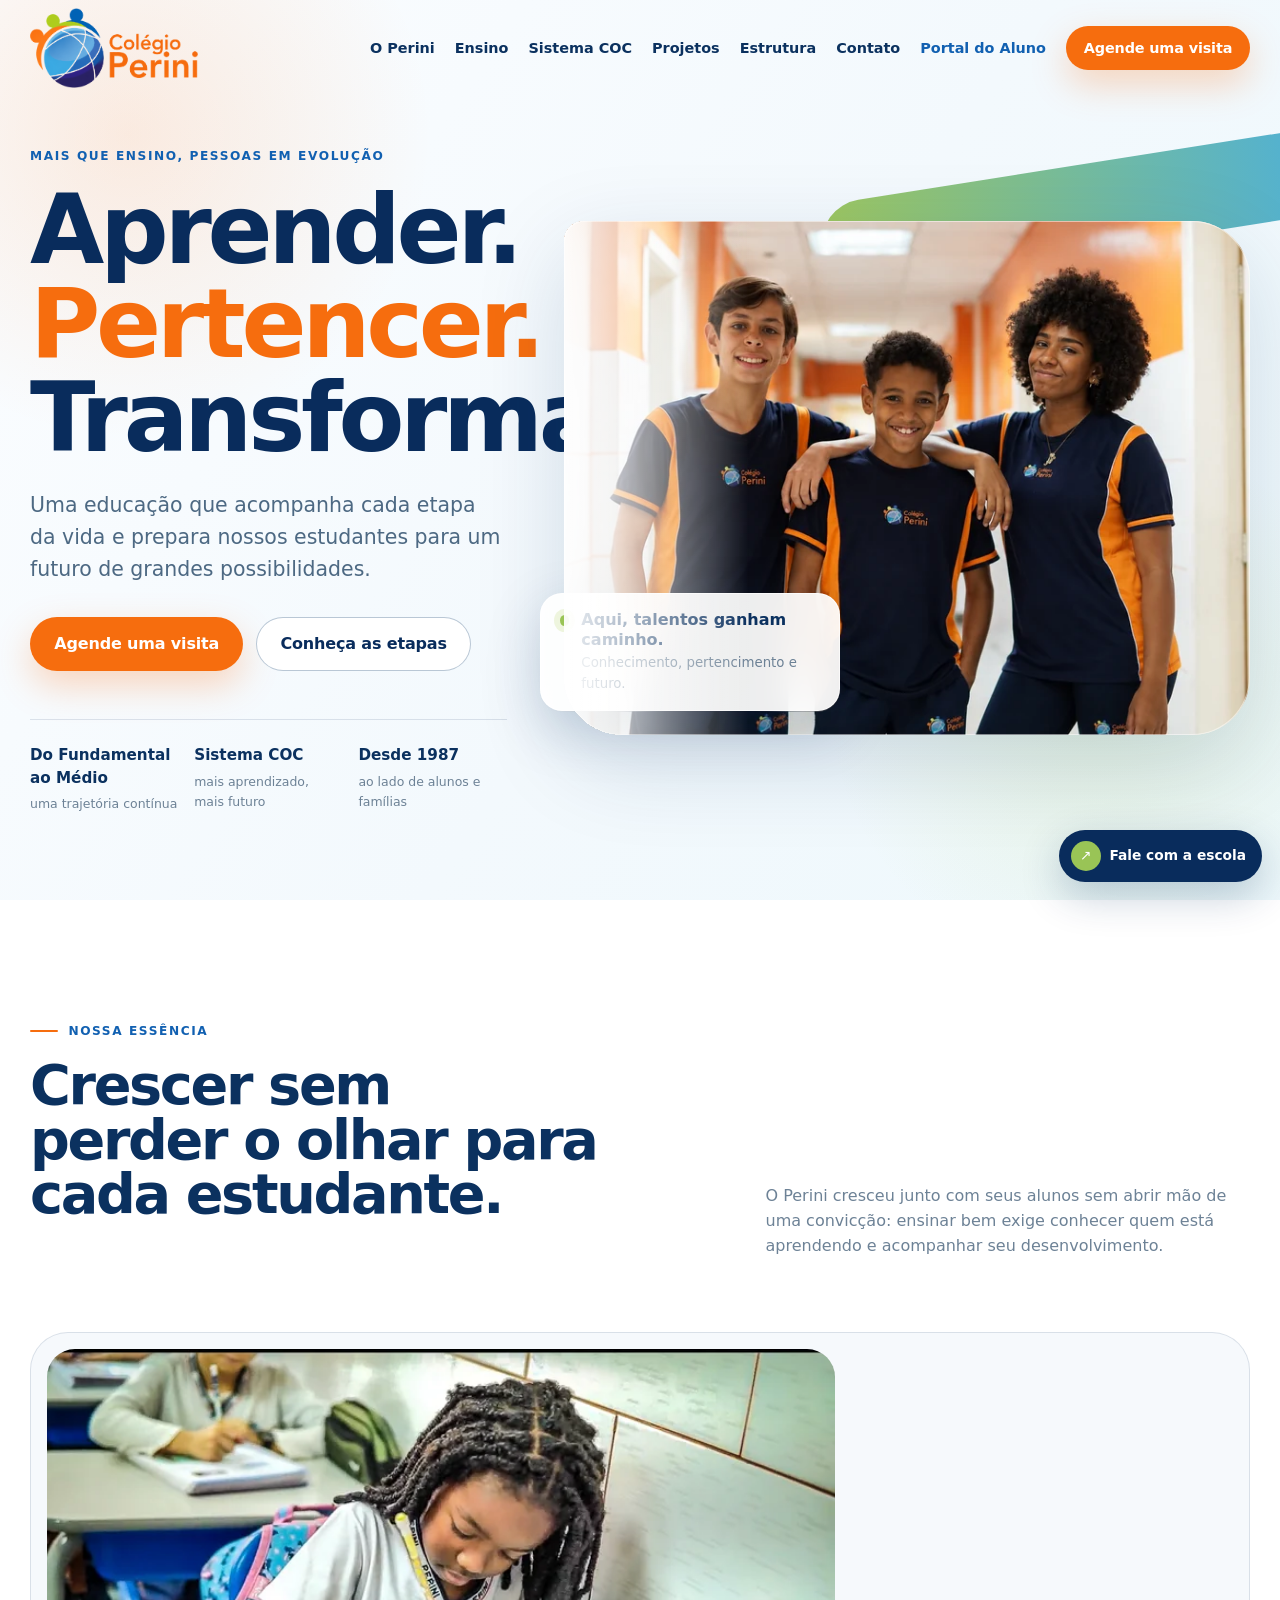
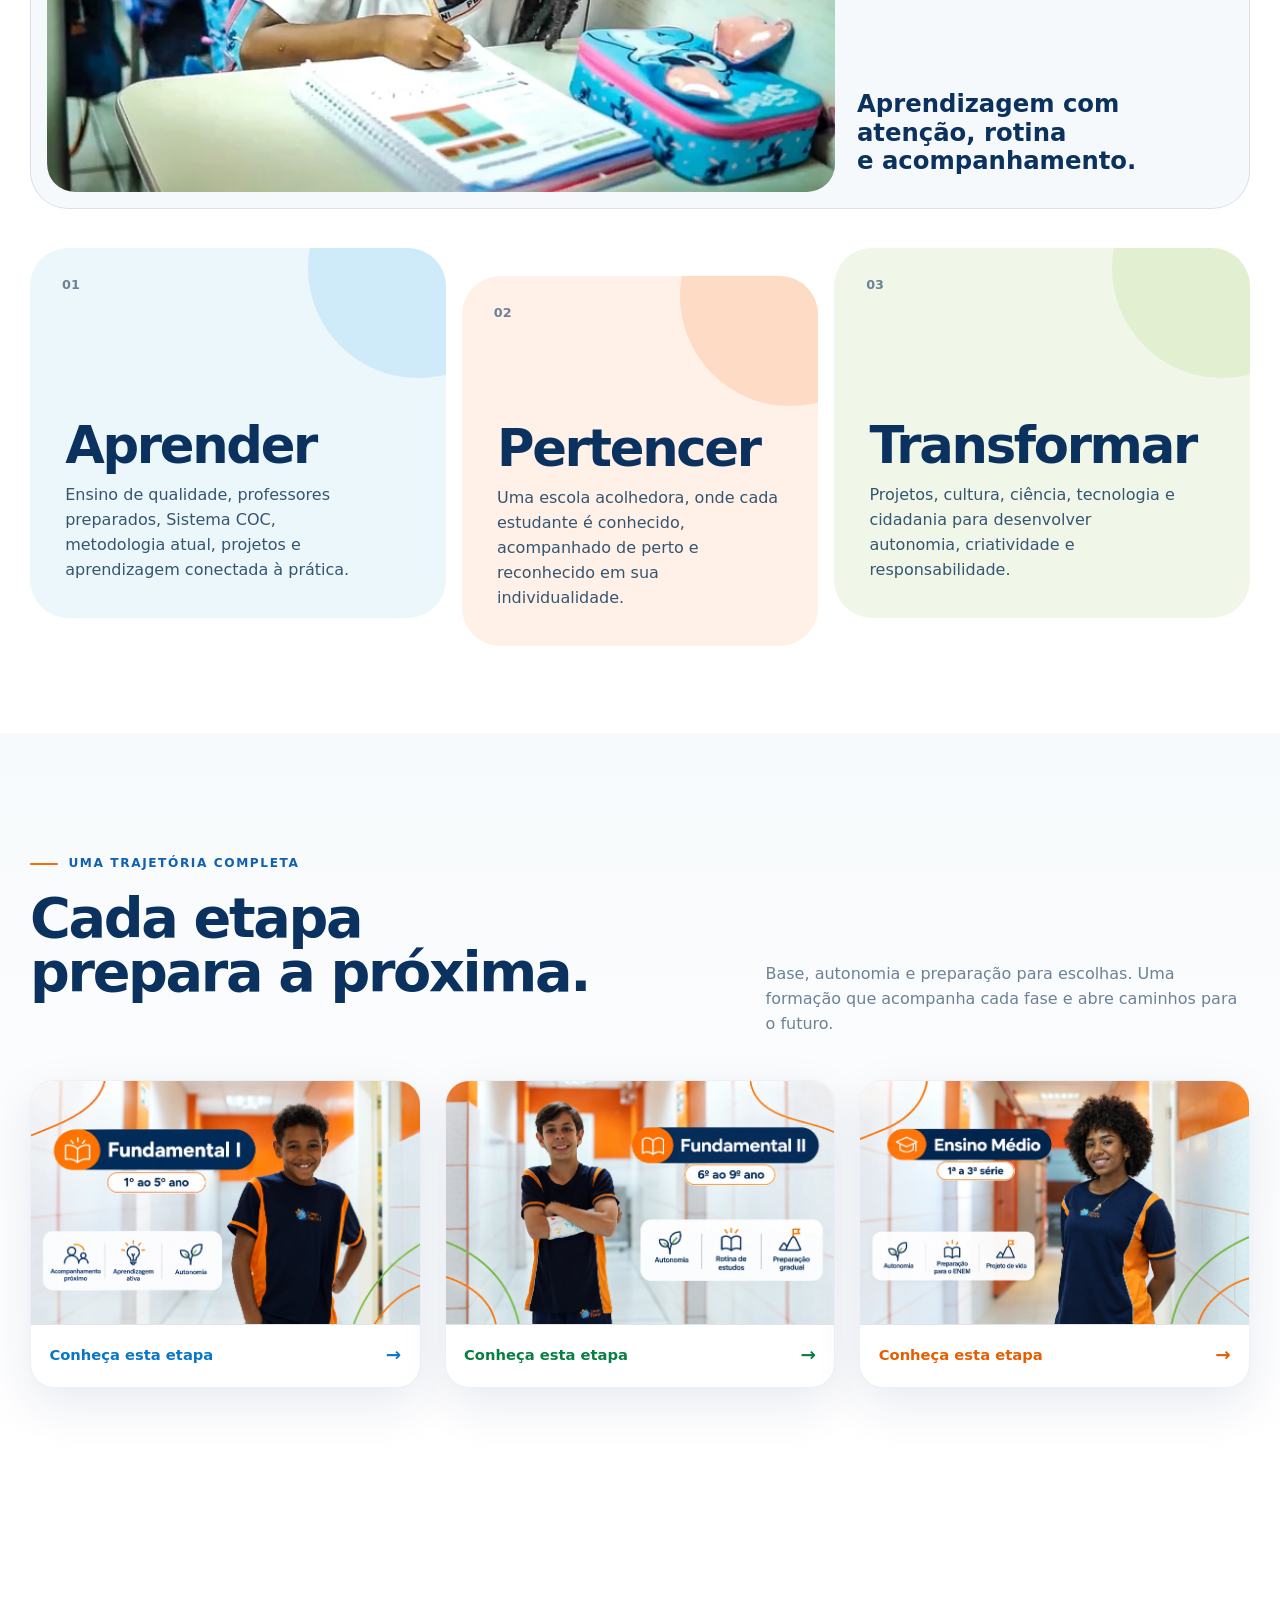
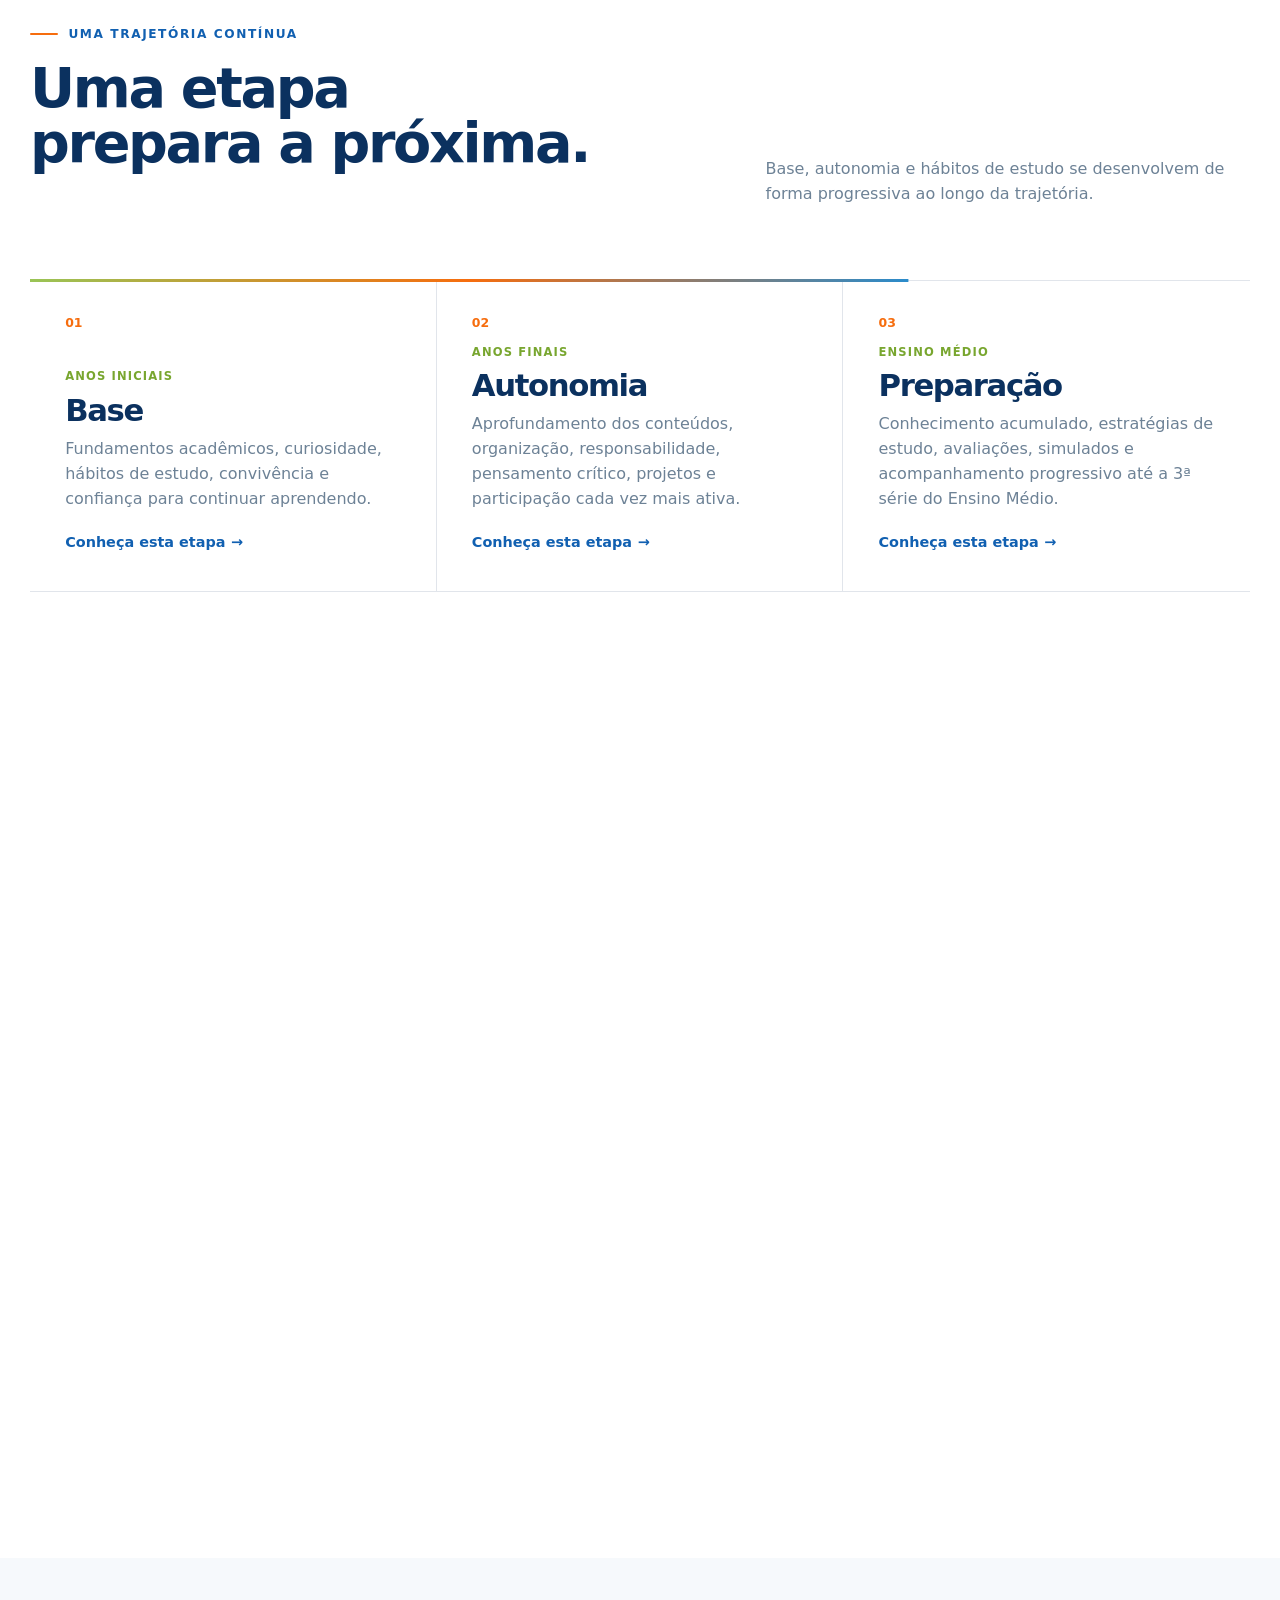
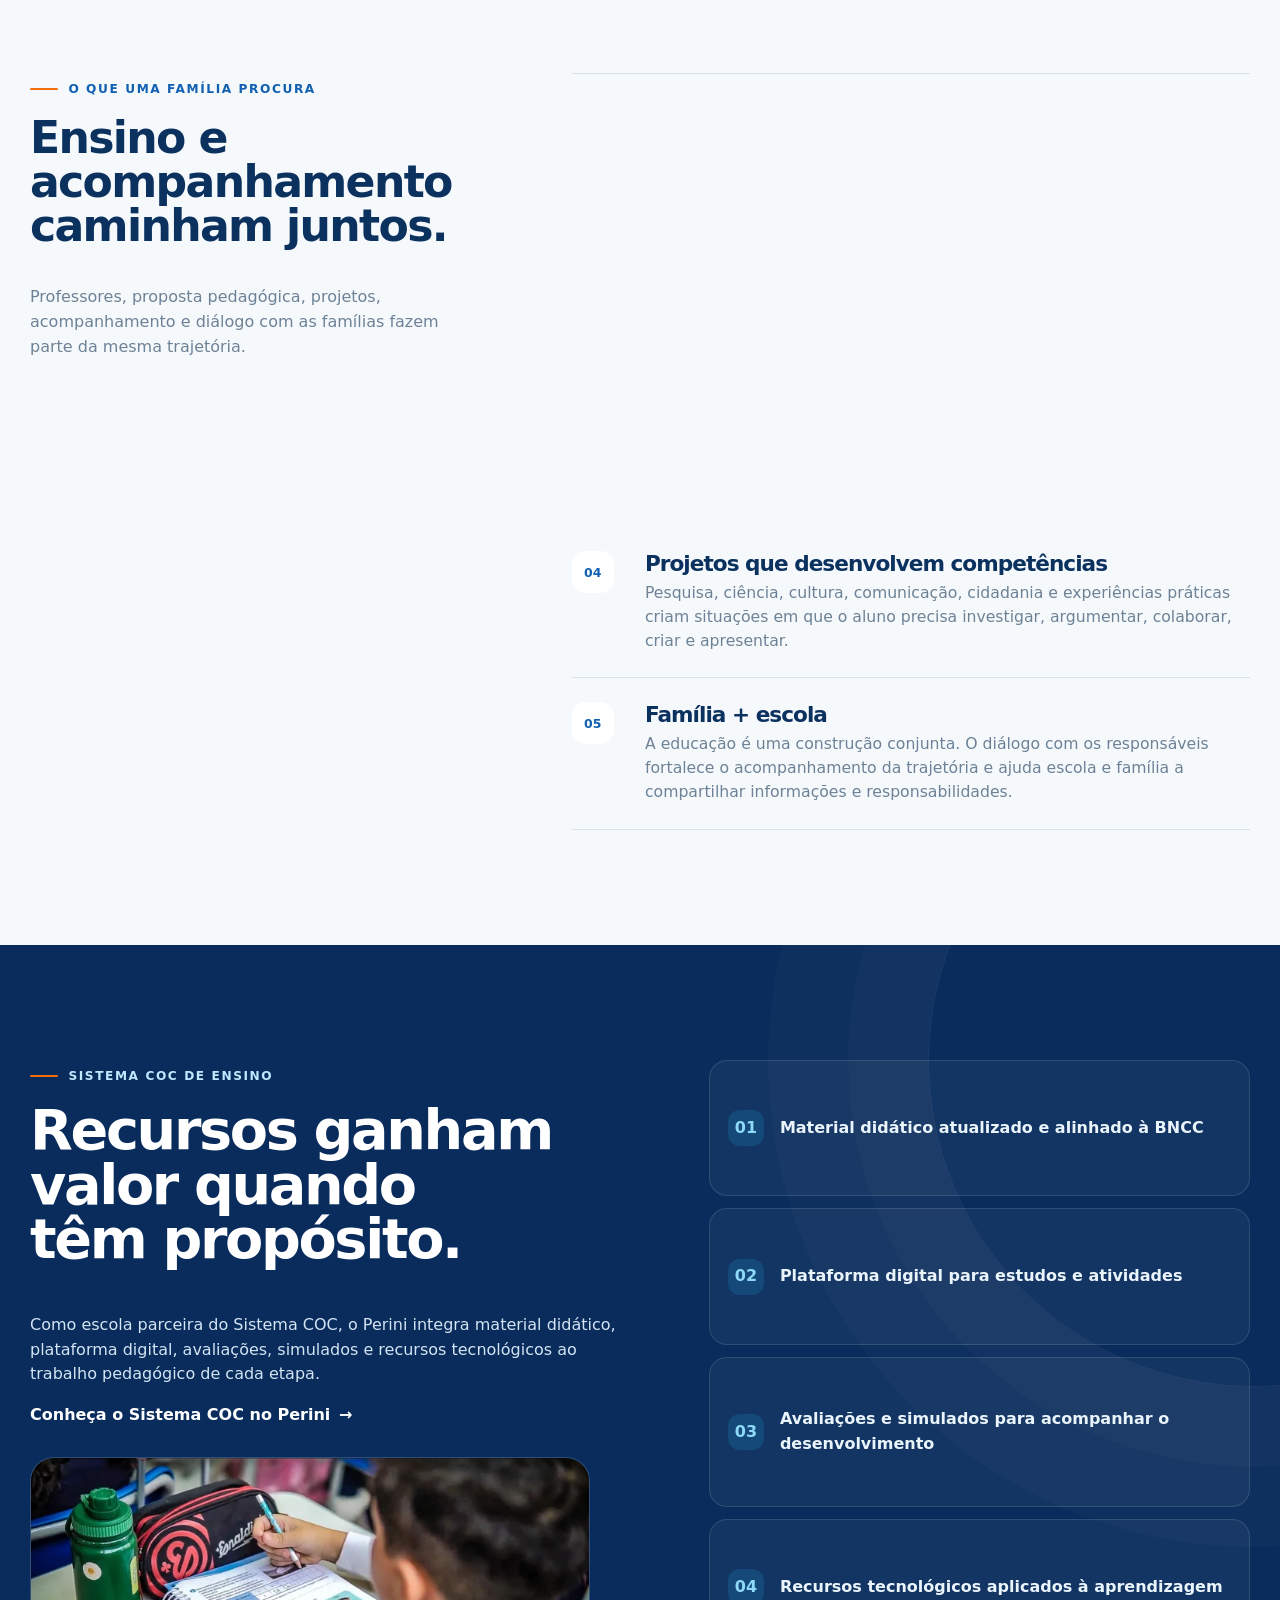
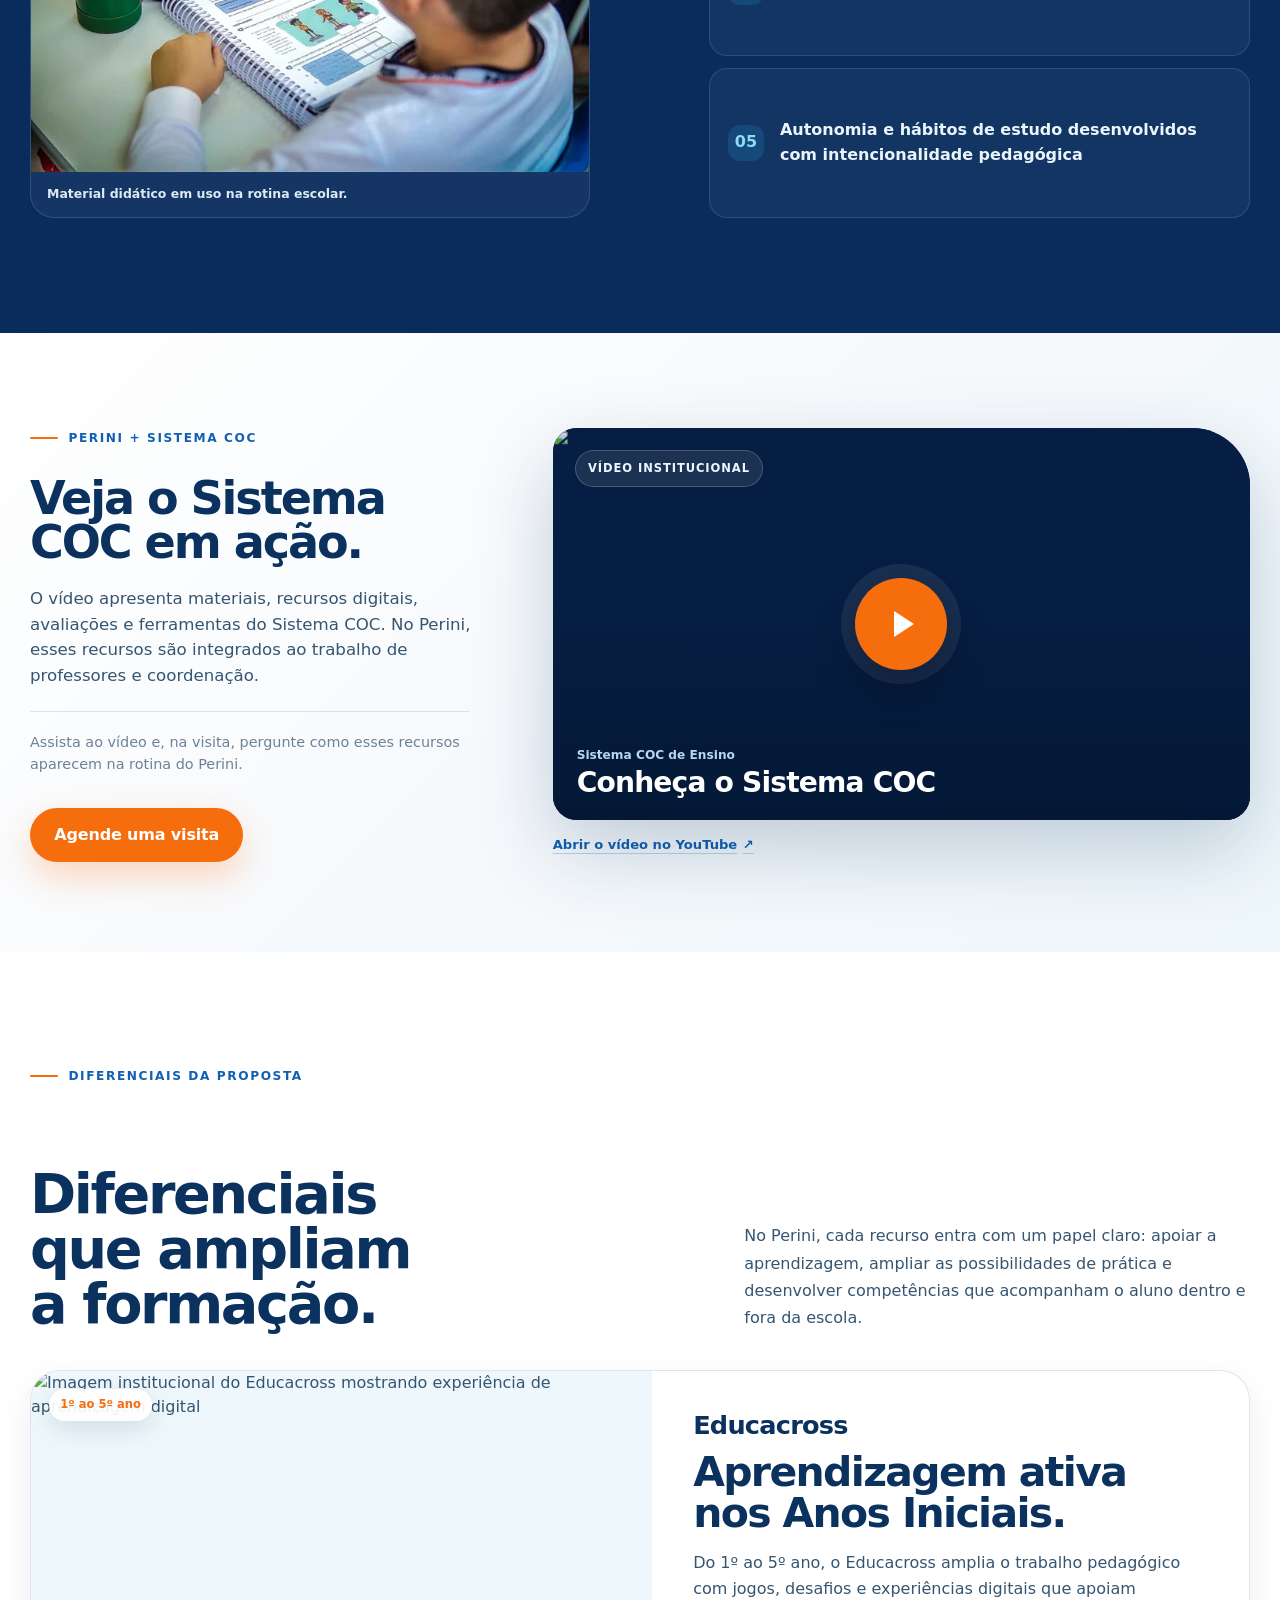
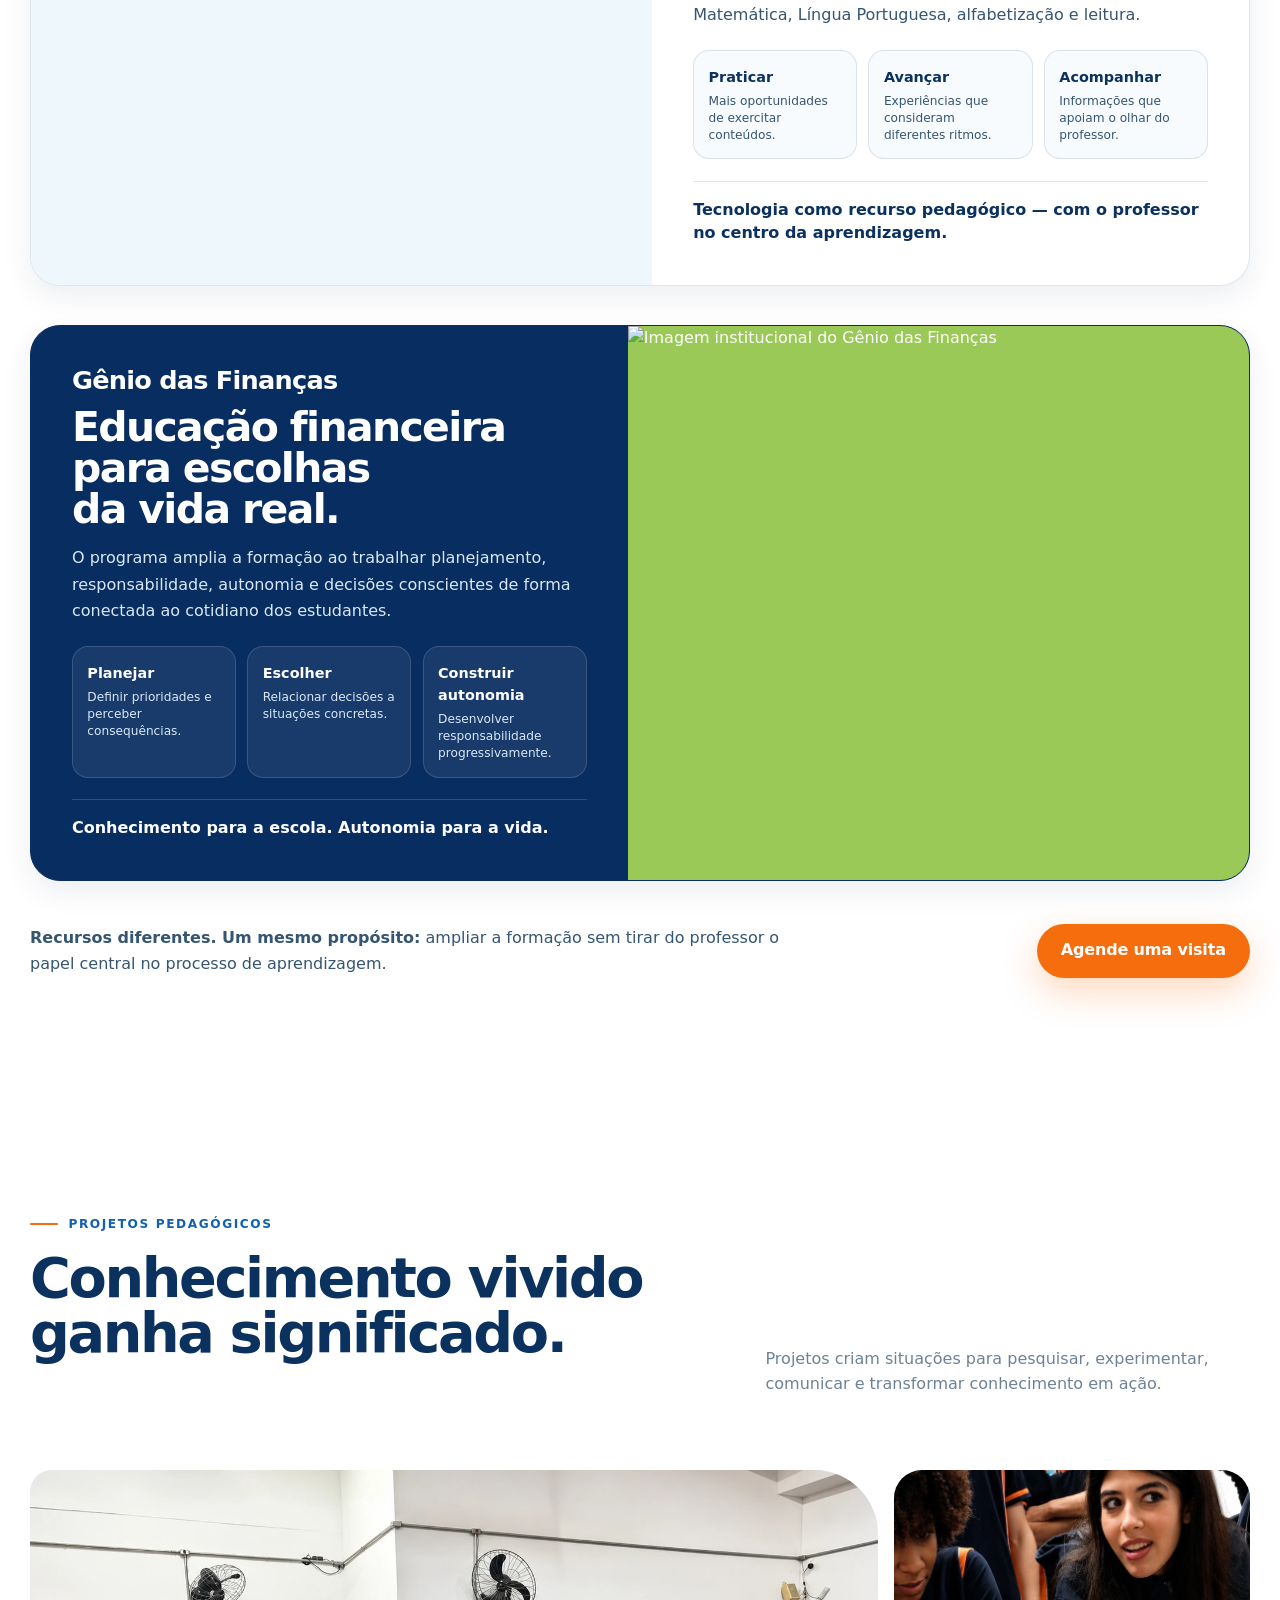
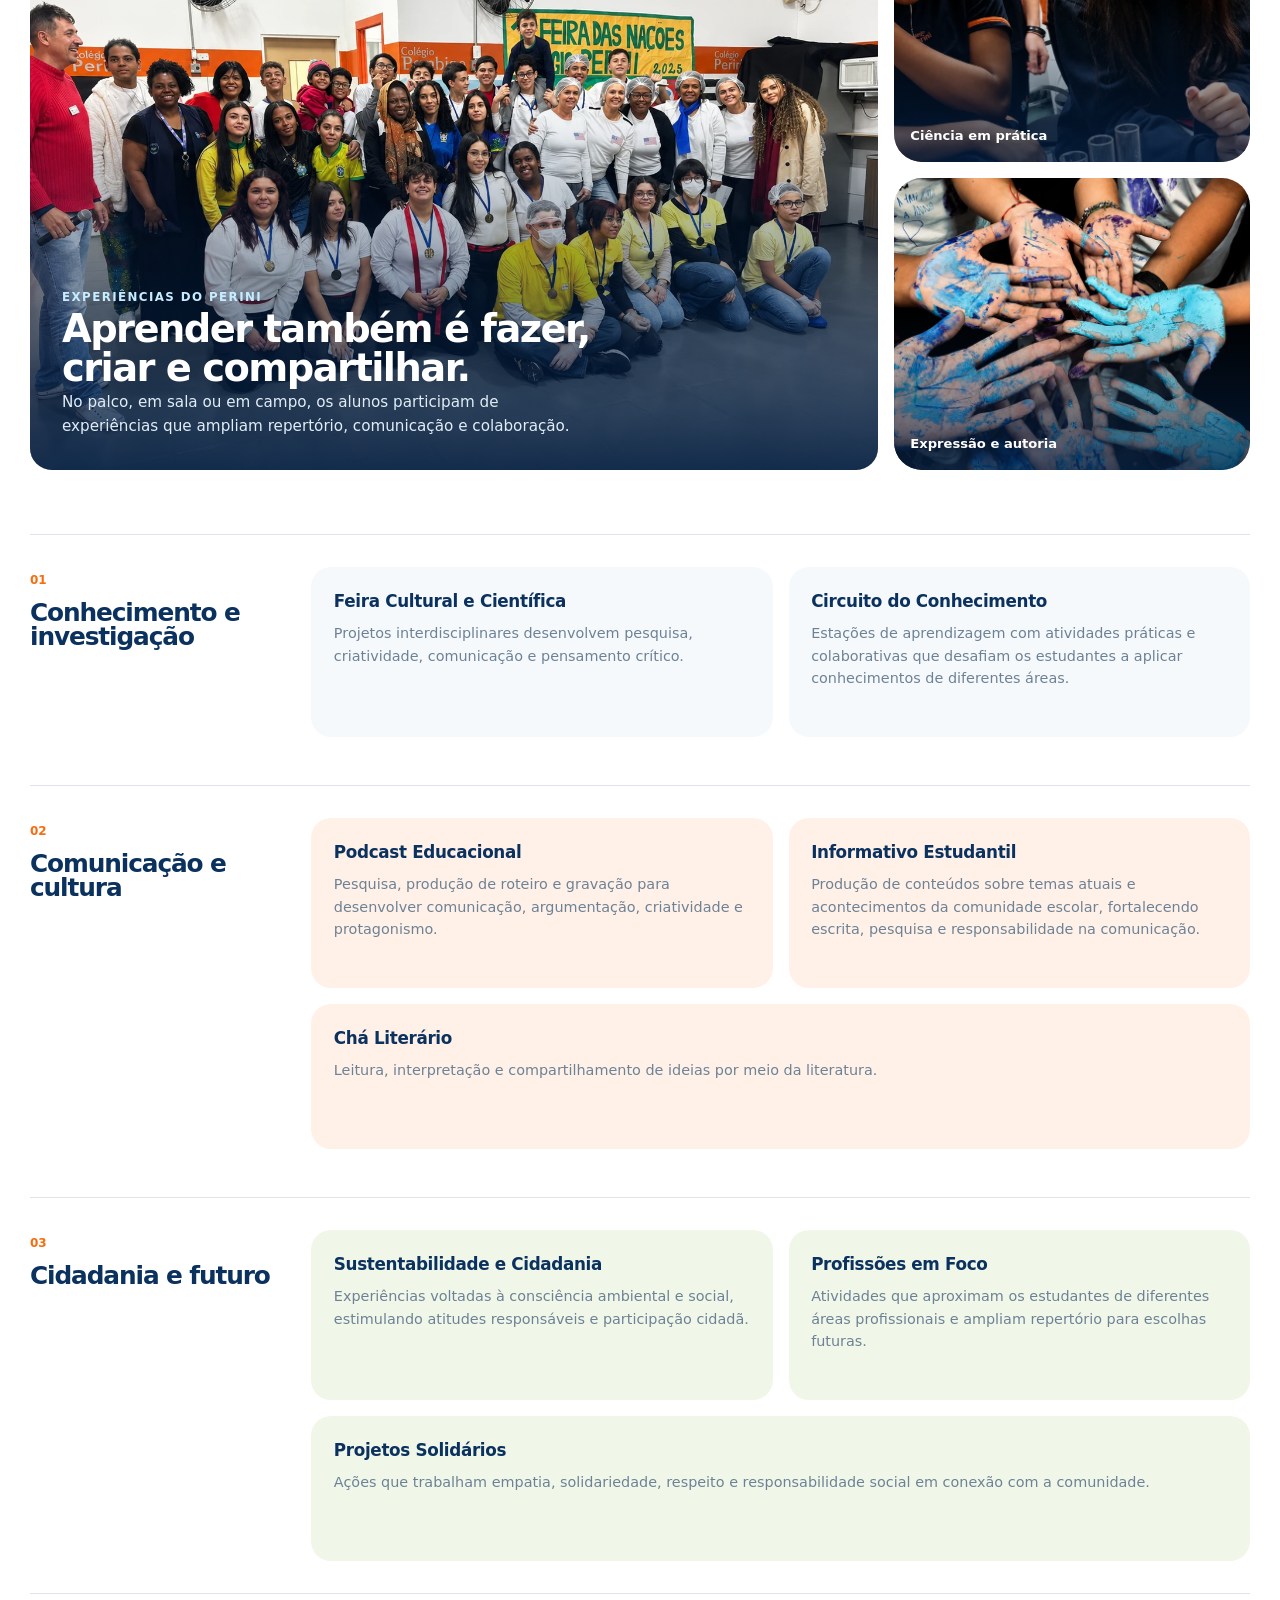
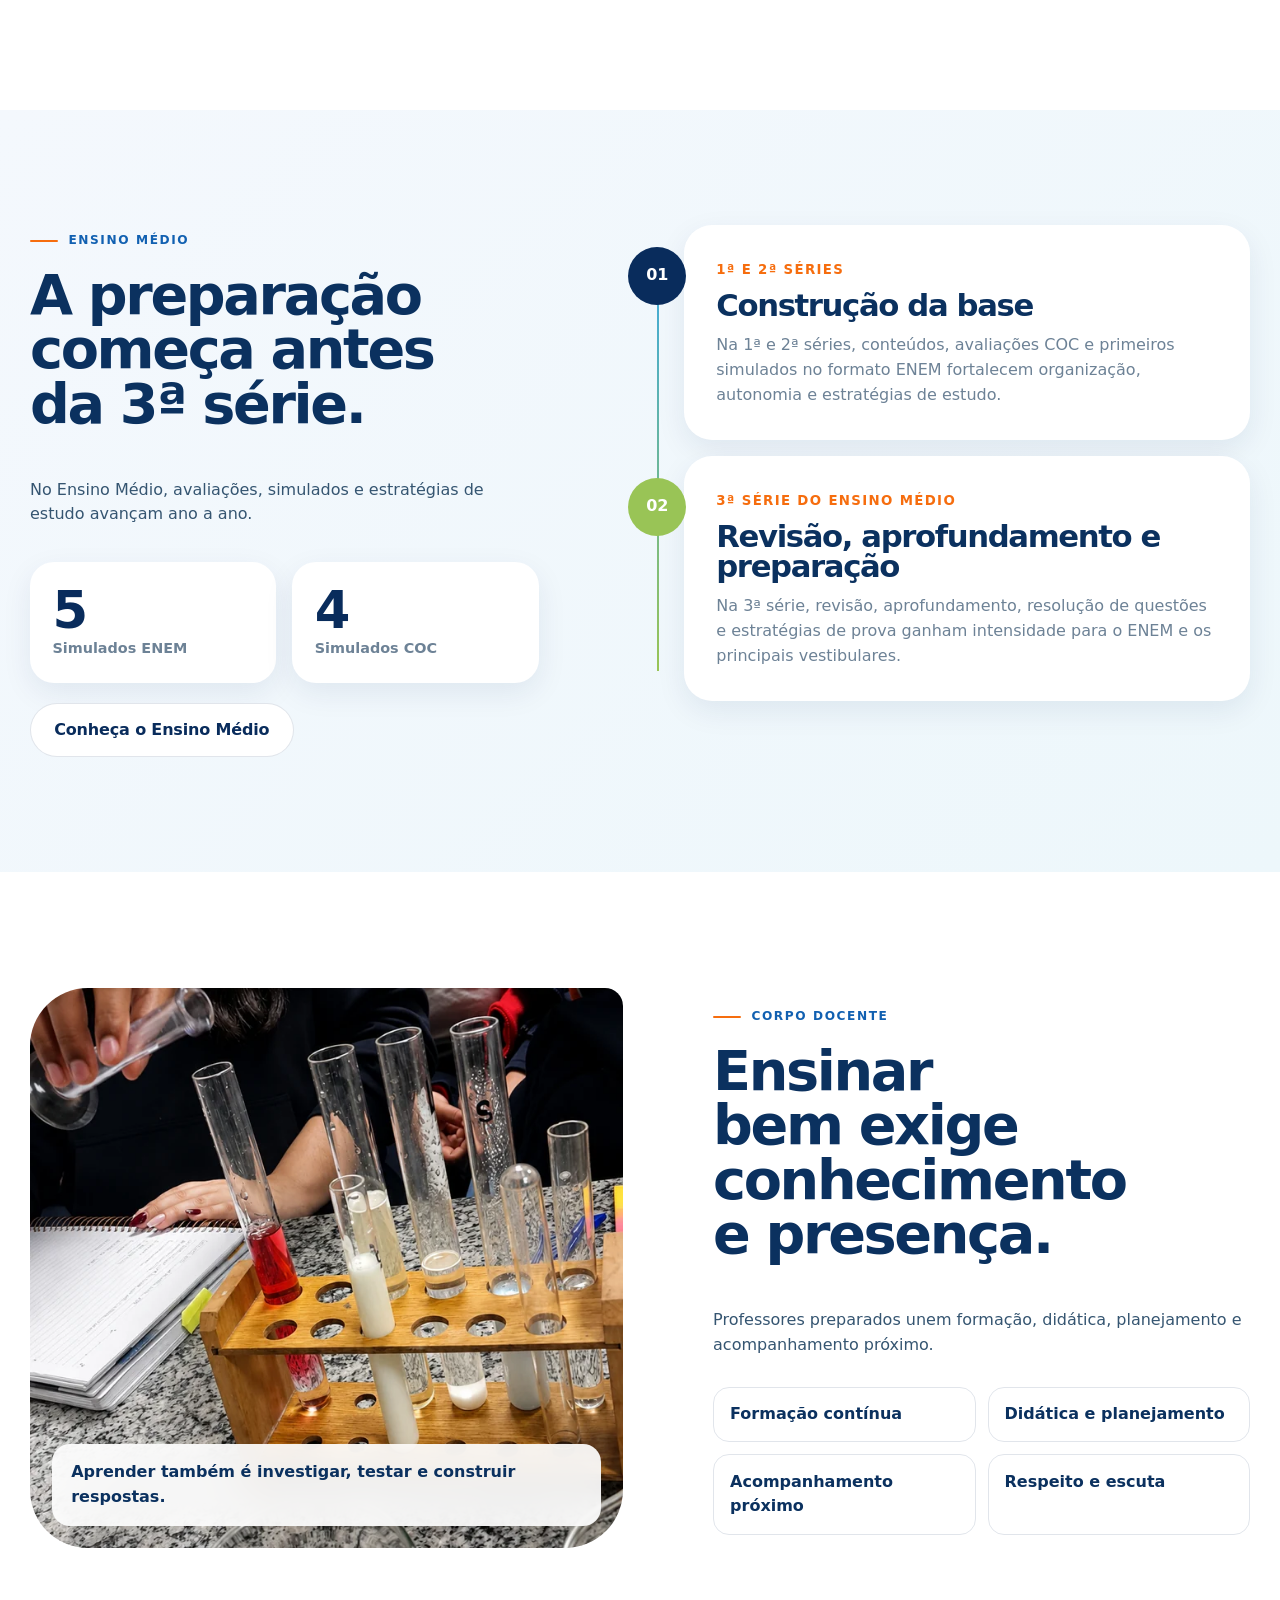
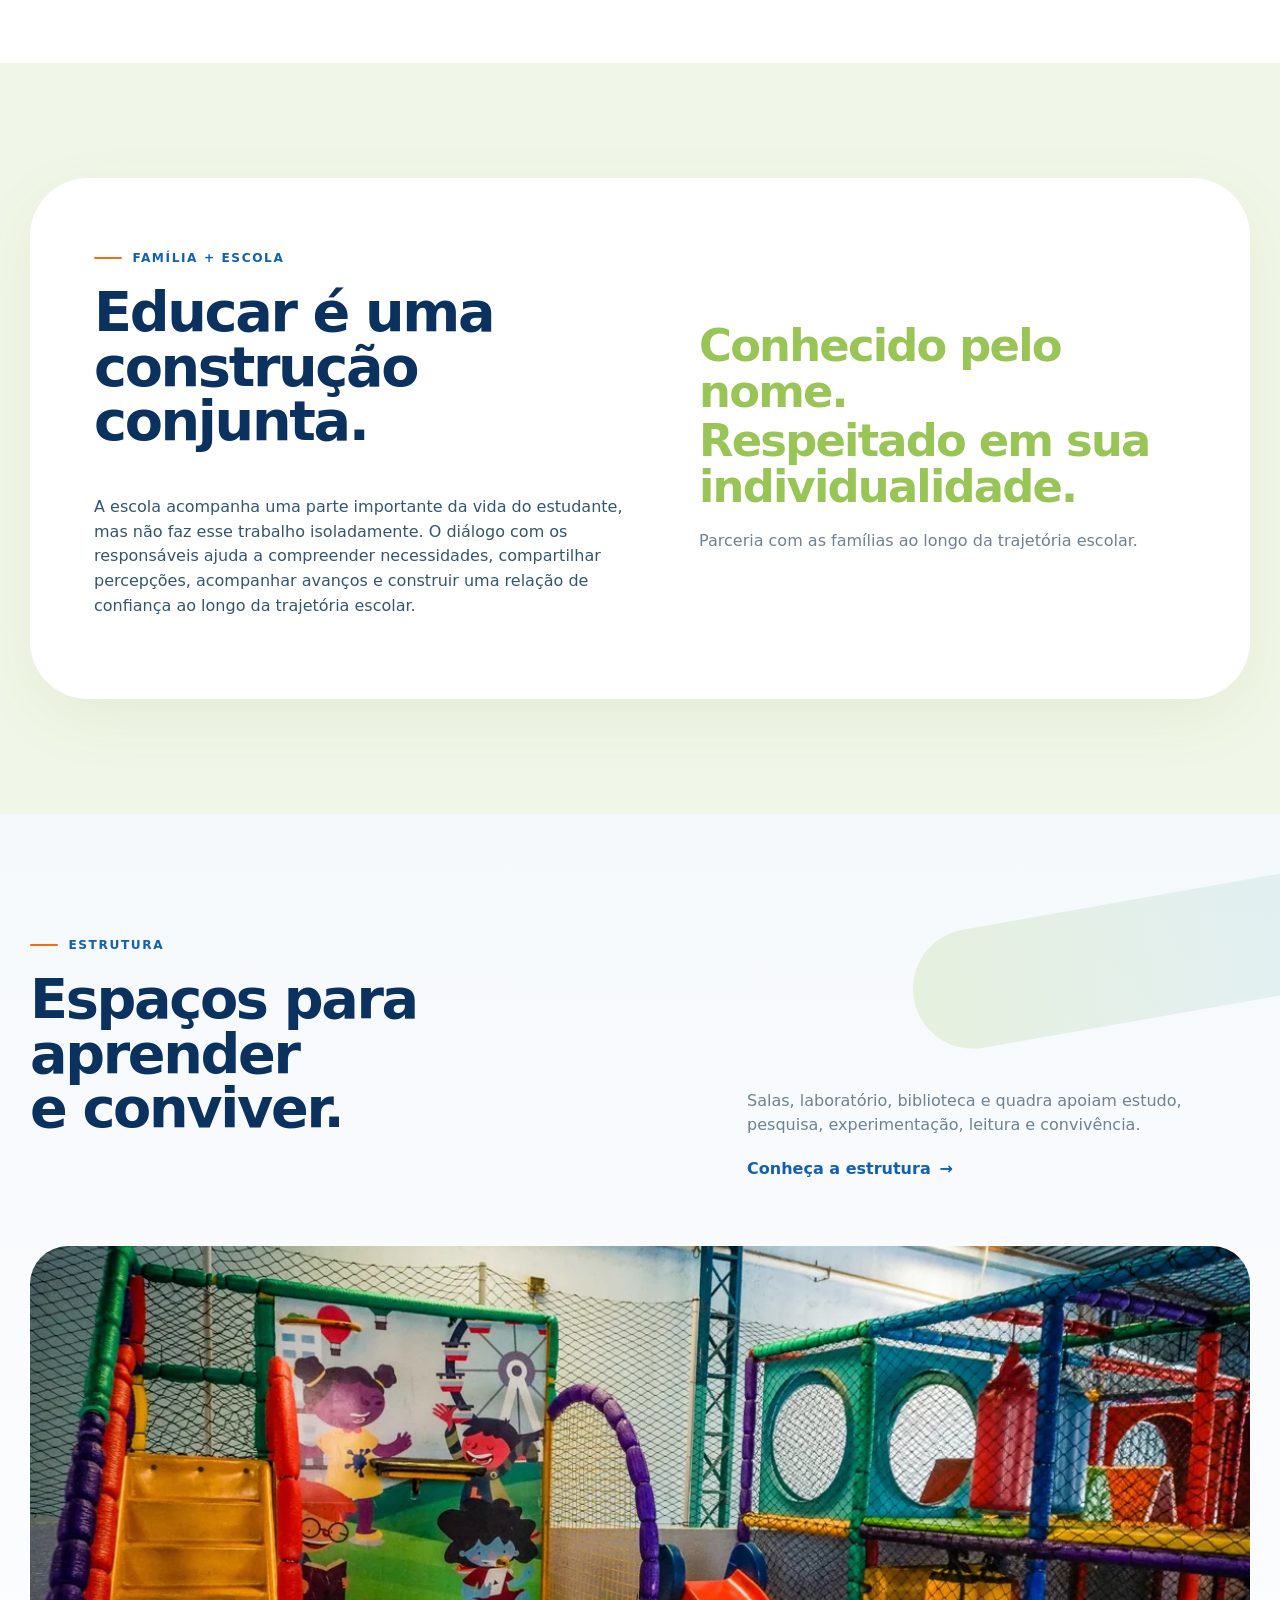
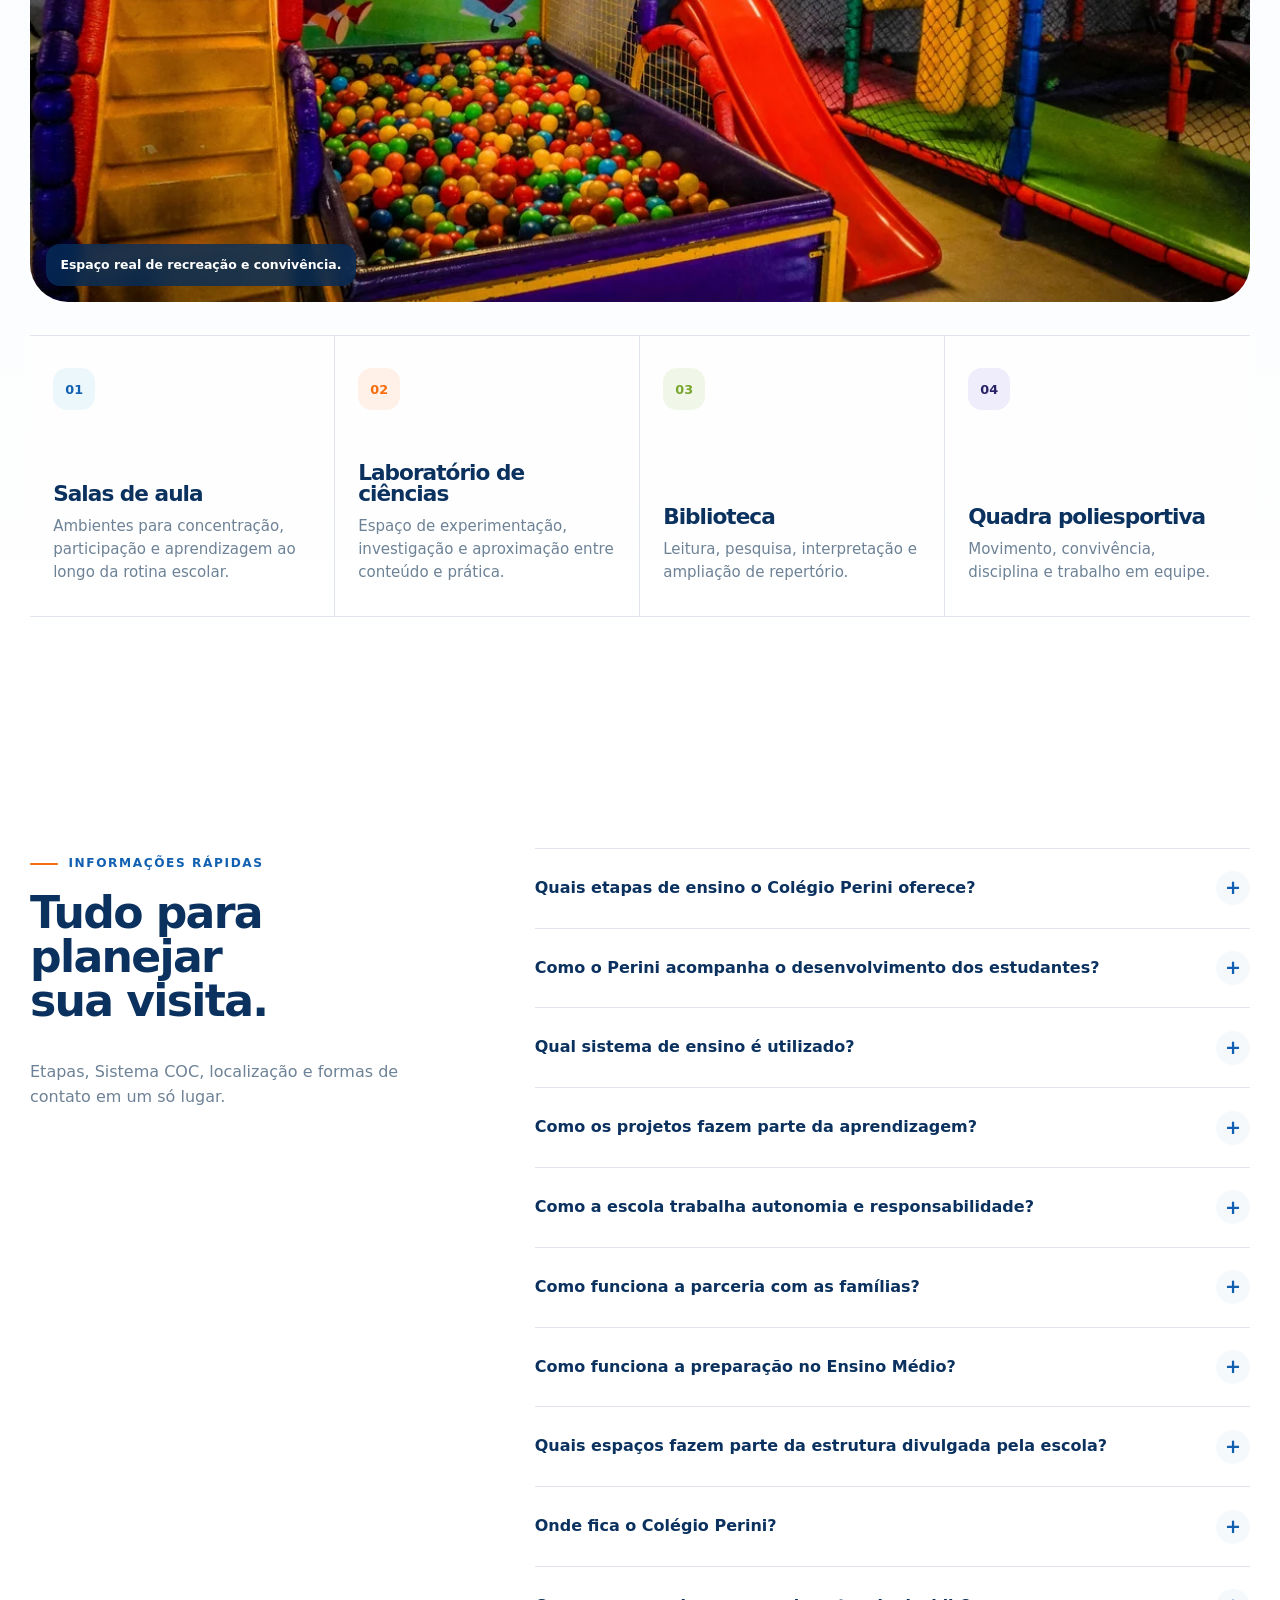
==== commit 1eeba225: "Add files via upload" ====
--- a/index.html
+++ b/index.html
@@ -28,7 +28,7 @@
 <link href="assets/icons/favicon-32.png" rel="icon" sizes="32x32" type="image/png"/>
 <link href="assets/icons/apple-touch-icon.png" rel="apple-touch-icon" sizes="180x180"/>
 <link href="manifest.webmanifest" rel="manifest"/>
-<link as="image" href="assets/hero/jornada-perini-1280.webp" imagesizes="(max-width: 1080px) 92vw, 48vw" imagesrcset="assets/hero/jornada-perini-768.webp 768w, assets/hero/jornada-perini-1280.webp 1280w, assets/hero/jornada-perini.webp 1672w" rel="preload"/>
+<link as="image" href="assets/hero/home-final-960.webp" imagesizes="(max-width: 1080px) 92vw, 52vw" imagesrcset="assets/hero/home-final-720.webp 720w, assets/hero/home-final-960.webp 960w, assets/hero/home-final-1448.webp 1448w" rel="preload"/>
 <link href="css/tokens.css" rel="stylesheet"/>
 <link href="css/base.css" rel="stylesheet"/>
 <link href="css/components.css" rel="stylesheet"/>
@@ -80,27 +80,28 @@
 </div>
 </div>
 <main id="conteudo">
-<section class="hero" id="inicio">
+<section class="hero home-final-hero" id="inicio">
 <div aria-hidden="true" class="hero-bg"></div>
 <div class="container hero-layout">
 <div class="hero-copy" data-reveal="">
-<span class="eyebrow" data-hero-eyebrow="">Colégio Perini · Carapicuíba · Desde 1987</span>
+<span class="eyebrow">Mais que ensino, pessoas em evolução</span>
 <h1 class="hero-title" data-hero-title=""><span>Aprender.</span><span>Pertencer.</span><span>Transformar.</span></h1>
-<p class="hero-intro" data-hero-text="">Desde 1987, o Colégio Perini acompanha crianças e jovens do Ensino Fundamental ao Ensino Médio com ensino estruturado, Sistema COC, professores preparados, projetos e acompanhamento próximo.</p>
+<p class="hero-intro">Uma educação que acompanha cada etapa da vida e prepara nossos estudantes para um futuro de grandes possibilidades.</p>
 <div class="hero-actions">
 <a class="btn btn-primary" data-track="visita-hero" data-visit-link="" href="./contato/#agendar">Agende uma visita</a>
+<a class="btn btn-secondary" href="#ensino">Conheça as etapas</a>
 </div>
 <div aria-label="Destaques do Colégio Perini" class="hero-trust">
-<span><b>Desde 1987</b><small>trajetória com alunos e famílias</small></span>
-<span><b>Sistema COC</b><small>material, plataforma e avaliações</small></span>
-<span><b>Fundamental ao Médio</b><small>continuidade entre as etapas</small></span>
+<span><b>Do Fundamental ao Médio</b><small>uma trajetória contínua</small></span>
+<span><b>Sistema COC</b><small>mais aprendizado, mais futuro</small></span>
+<span><b>Desde 1987</b><small>ao lado de alunos e famílias</small></span>
 </div>
 </div>
 <div class="hero-visual" data-reveal="">
 <div class="hero-image-wrap">
-<img alt="Alunos do Colégio Perini em ambiente escolar" decoding="async" fetchpriority="high" height="720" id="hero-image" sizes="(max-width: 1080px) 92vw, 48vw" src="assets/hero/jornada-perini-1280.webp" srcset="assets/hero/jornada-perini-768.webp 768w, assets/hero/jornada-perini-1280.webp 1280w, assets/hero/jornada-perini.webp 1672w" width="1280"/>
-</div>
-<div class="hero-note"><span aria-hidden="true" class="dot"></span><div><strong>Uma escola que acompanha cada fase.</strong><small>Do Ensino Fundamental ao Ensino Médio.</small></div></div>
+<img alt="Alunos do Colégio Perini no corredor da escola" decoding="async" fetchpriority="high" height="1086" sizes="(max-width: 1080px) 92vw, 52vw" src="assets/hero/home-final-960.webp" srcset="assets/hero/home-final-720.webp 720w, assets/hero/home-final-960.webp 960w, assets/hero/home-final-1448.webp 1448w" width="1448"/>
+</div>
+<div class="hero-note"><span aria-hidden="true" class="dot"></span><div><strong>Aqui, talentos ganham caminho.</strong><small>Conhecimento, pertencimento e futuro.</small></div></div>
 </div>
 </div>
 <div aria-hidden="true" class="hero-wave"></div>
@@ -114,14 +115,17 @@
 <div class="essence-grid" id="pillars-grid"></div>
 </div>
 </section>
-<section class="section stages" id="ensino">
-<div class="container">
-<div class="section-head" data-reveal="">
-<span class="kicker">Etapas de ensino</span>
-<h2 class="title-lg">Cada etapa tem objetivos próprios.</h2>
-<p>As necessidades mudam ao longo da trajetória. O Perini ajusta objetivos, responsabilidades e acompanhamento a cada ciclo.</p>
-</div>
-<div class="stages-grid" id="stages-grid"></div>
+<section class="section stages stage-covers-section" id="ensino">
+<div class="container">
+<div class="section-head split-head" data-reveal="">
+<div><span class="kicker">Uma trajetória completa</span><h2 class="title-lg">Cada etapa prepara a próxima.</h2></div>
+<p>Base, autonomia e preparação para escolhas. Uma formação que acompanha cada fase e abre caminhos para o futuro.</p>
+</div>
+<div class="stage-cover-grid">
+<a class="stage-cover-card stage-cover-f1" href="./fundamental-1/" data-reveal="" aria-label="Conheça o Ensino Fundamental I"><img src="assets/stages/fundamental-1.webp" alt="Capa do Ensino Fundamental I do Colégio Perini — 1º ao 5º ano" loading="lazy" width="1586" height="992"/><span>Conheça esta etapa <b aria-hidden="true">→</b></span></a>
+<a class="stage-cover-card stage-cover-f2" href="./fundamental-2/" data-reveal="" aria-label="Conheça o Ensino Fundamental II"><img src="assets/stages/fundamental-2.webp" alt="Capa do Ensino Fundamental II do Colégio Perini — 6º ao 9º ano" loading="lazy" width="1586" height="992"/><span>Conheça esta etapa <b aria-hidden="true">→</b></span></a>
+<a class="stage-cover-card stage-cover-em" href="./ensino-medio/" data-reveal="" aria-label="Conheça o Ensino Médio"><img src="assets/stages/ensino-medio.webp" alt="Capa do Ensino Médio do Colégio Perini — 1ª à 3ª série" loading="lazy" width="1586" height="992"/><span>Conheça esta etapa <b aria-hidden="true">→</b></span></a>
+</div>
 </div>
 </section>
 <section class="section journey" id="jornada">
--- a/css/components.css
+++ b/css/components.css
@@ -223,3 +223,61 @@
 .inner-page .real-gallery-card img{object-fit:cover}
 /* CTA final: conteúdo enxuto e altura guiada pela copy, não por espaço vazio. */
 .inner-page .page-cta-inner{min-height:0}
+
+
+/* PERINI FINAL — Ensino Médio: proposta de valor, jornada e Projeto Ligas */
+.em-value-section{padding:clamp(4.5rem,7vw,6.5rem) 0;background:var(--surface)}
+.em-value-intro{max-width:800px;margin-bottom:2.2rem}
+.em-value-intro h2,.em-journey-head h2{margin:.7rem 0 1rem}
+.em-value-intro p,.em-journey-step p{color:var(--muted)}
+.em-value-grid{display:grid;grid-template-columns:repeat(3,1fr);gap:1rem}
+.em-value-card{padding:1.6rem;border:1px solid var(--line);border-radius:24px;background:#fff;box-shadow:var(--shadow-sm)}
+.em-value-card>span{display:block;color:var(--orange);font-weight:900;font-size:.78rem;margin-bottom:1rem}
+.em-value-card h3{margin:0 0 .6rem;font-size:1.45rem}
+.em-value-card p{margin:0;color:var(--muted)}
+.em-academic-positioning{margin-top:1.4rem;padding-top:1.2rem;border-top:1px solid var(--line);font-weight:700;color:var(--ink)!important}
+.em-journey-section{padding:clamp(4.5rem,7vw,6.5rem) 0;background:#fff}
+.em-journey-head{max-width:760px;margin-bottom:2rem}
+.em-journey-grid{display:grid;grid-template-columns:repeat(3,1fr);border:1px solid var(--line);border-radius:28px;overflow:hidden;background:#fff}
+.em-journey-step{padding:2rem;min-height:230px;border-right:1px solid var(--line)}
+.em-journey-step:last-child{border-right:0}
+.em-journey-step>span{display:block;color:var(--orange);font-size:.8rem;font-weight:900;text-transform:uppercase;letter-spacing:.04em;margin-bottom:1rem}
+.em-journey-step h3{font-size:1.45rem;margin:0 0 .8rem}
+.story-note{margin-top:1rem!important;font-size:.98rem!important}
+.em-ligas-headline{font-size:clamp(1.4rem,2.1vw,2rem);margin:1rem 0 .7rem;color:#fff}
+.em-ligas-panel{display:grid;gap:1rem}
+.em-ligas-areas{display:grid;grid-template-columns:1fr 1fr;gap:.7rem}
+.em-ligas-areas>div{padding:1rem 1.05rem;border:1px solid rgba(255,255,255,.15);border-radius:18px;background:rgba(255,255,255,.055);font-weight:780;color:#fff}
+.em-ligas-outcomes{display:flex;flex-wrap:wrap;gap:.55rem;padding-top:.25rem}
+.em-ligas-outcomes span{padding:.55rem .75rem;border-radius:999px;background:rgba(255,255,255,.1);font-size:.78rem;font-weight:800;color:#edf6fc}
+.page-cta-summary{margin-top:.75rem!important}
+
+/* ===== PERINI FINAL VISUAL 2026 — scoped release overrides ===== */
+.home-final-hero .hero-title span:nth-child(3){color:var(--blue-950)}
+.home-final-hero .hero-layout{grid-template-columns:minmax(0,.82fr) minmax(520px,1.18fr);gap:clamp(2.25rem,4.5vw,5rem)}
+.home-final-hero .hero-image-wrap{aspect-ratio:4/3;border-radius:20px 58px 58px 58px;background:#fff}
+.home-final-hero .hero-image-wrap img{object-fit:cover;object-position:center 48%;transform:none}
+.home-final-hero .hero-image-wrap:before{width:27%;height:100%;background:linear-gradient(90deg,rgba(255,255,255,.94) 0%,rgba(255,255,255,.62) 40%,rgba(255,255,255,0) 100%)}
+.home-final-hero .hero-note{left:-24px;bottom:24px}
+.home-final-hero .btn-secondary{background:#fff;color:var(--blue-950);border:1px solid rgba(6,56,105,.28)}
+.home-final-hero .btn-secondary:hover{border-color:var(--blue-700);transform:translateY(-1px)}
+
+.stage-covers-section{background:linear-gradient(180deg,#f7fafc 0%,#fff 100%)}
+.stage-covers-section .section-head{margin-bottom:2.1rem}
+.stage-cover-grid{display:grid;grid-template-columns:repeat(3,minmax(0,1fr));gap:clamp(1rem,2vw,1.5rem)}
+.stage-cover-card{display:flex;flex-direction:column;background:#fff;border:1px solid rgba(11,78,144,.08);border-radius:24px;overflow:hidden;box-shadow:0 16px 48px rgba(5,46,97,.09);transition:transform .25s var(--ease),box-shadow .25s var(--ease)}
+.stage-cover-card:hover{transform:translateY(-3px);box-shadow:0 22px 58px rgba(5,46,97,.13)}
+.stage-cover-card img{display:block;width:100%;height:auto;aspect-ratio:1586/992;object-fit:contain;background:#fff}
+.stage-cover-card>span{display:flex;align-items:center;justify-content:space-between;gap:.75rem;padding:1rem 1.15rem 1.08rem;font-weight:900;font-size:.92rem;color:var(--blue-900);border-top:1px solid var(--line)}
+.stage-cover-f1>span{color:#0877c9}.stage-cover-f2>span{color:#087f43}.stage-cover-em>span{color:#e85d00}
+.stage-cover-card b{font-size:1.15rem}
+
+.inner-page .cycle-hero .page-hero-media{aspect-ratio:1586/992;background:#fff}
+.inner-page .cycle-hero .page-hero-media img{width:100%;height:100%;object-fit:contain;object-position:center;background:#fff}
+
+.em-experience-proof{padding:clamp(4rem,7vw,7rem) 0;background:#fff}
+.em-experience-proof-inner{display:grid;grid-template-columns:minmax(340px,.82fr) minmax(0,1.18fr);gap:clamp(2rem,6vw,6rem);align-items:center}
+.em-experience-proof picture{display:block;border-radius:22px 54px 54px 54px;overflow:hidden;box-shadow:var(--shadow);background:var(--surface-blue);max-width:520px}
+.em-experience-proof img{display:block;width:100%;height:auto;aspect-ratio:3/4;object-fit:cover;object-position:center 42%}
+.em-experience-proof h2{font-size:clamp(2rem,4vw,4.1rem);line-height:1.02;margin:.7rem 0 1rem;max-width:15ch;text-wrap:balance}
+.em-experience-proof p{max-width:640px;color:var(--muted);font-size:clamp(1rem,1.35vw,1.15rem)}
--- a/css/responsive.css
+++ b/css/responsive.css
@@ -153,3 +153,36 @@
   .inner-page .page-hero-copy h1,.inner-page .visit-intro h1{font-size:clamp(2.45rem,11.7vw,3.05rem);max-width:10ch}
   .inner-page .editorial-intro h2,.inner-page .real-story-copy h2,.inner-page .real-gallery-section .section-head h2{font-size:clamp(2.15rem,9.6vw,2.75rem)}
 }
+
+
+/* PERINI FINAL — Ensino Médio responsive */
+@media(max-width:1080px){.em-value-grid{grid-template-columns:1fr}.em-journey-grid{grid-template-columns:1fr}.em-journey-step{min-height:auto;border-right:0;border-bottom:1px solid var(--line)}.em-journey-step:last-child{border-bottom:0}.em-ligas-areas{grid-template-columns:1fr 1fr}}
+@media(max-width:720px){.em-value-section,.em-journey-section{padding:4.5rem 0}.em-value-card,.em-journey-step{padding:1.35rem}.em-ligas-areas{grid-template-columns:1fr}.em-ligas-outcomes{display:grid;grid-template-columns:1fr}.em-ligas-outcomes span{text-align:left}.ensino-medio-page .page-hero-media{aspect-ratio:1/1}.ensino-medio-page .page-hero-media img{object-position:center 45%}}
+
+/* ===== PERINI FINAL VISUAL 2026 — responsive ===== */
+@media(max-width:1080px){
+  .home-final-hero .hero-layout{grid-template-columns:1fr;gap:2rem}
+  .home-final-hero .hero-copy{max-width:760px}
+  .home-final-hero .hero-visual{max-width:900px}
+  .stage-cover-grid{grid-template-columns:1fr 1fr}
+  .stage-cover-em{grid-column:1/-1;max-width:680px;width:100%;justify-self:center}
+  .em-experience-proof-inner{grid-template-columns:1fr;gap:2rem}
+  .em-experience-proof picture{max-width:620px}
+}
+@media(max-width:720px){
+  .home-final-hero .hero-actions{grid-template-columns:1fr}
+  .home-final-hero .hero-actions .btn{width:100%}
+  .home-final-hero .hero-image-wrap{aspect-ratio:4/3;border-radius:16px 34px 34px 34px}
+  .home-final-hero .hero-image-wrap:before{display:none}
+  .home-final-hero .hero-image-wrap img{object-position:center center}
+  .home-final-hero .hero-note{margin:-14px 10px 0}
+  .stage-cover-grid{grid-template-columns:1fr;gap:1rem}
+  .stage-cover-em{grid-column:auto;max-width:none}
+  .stage-cover-card{border-radius:18px}
+  .stage-cover-card>span{padding:.9rem 1rem;font-size:.9rem}
+  .inner-page .cycle-hero .page-hero-media{aspect-ratio:auto;height:auto;border-radius:16px 30px 30px 30px}
+  .inner-page .cycle-hero .page-hero-media img{width:100%;height:auto;object-fit:contain}
+  .em-experience-proof{padding:4.5rem 0}
+  .em-experience-proof picture{max-width:none;border-radius:16px 34px 34px 34px}
+  .em-experience-proof h2{font-size:clamp(2.1rem,10vw,3.35rem)}
+}
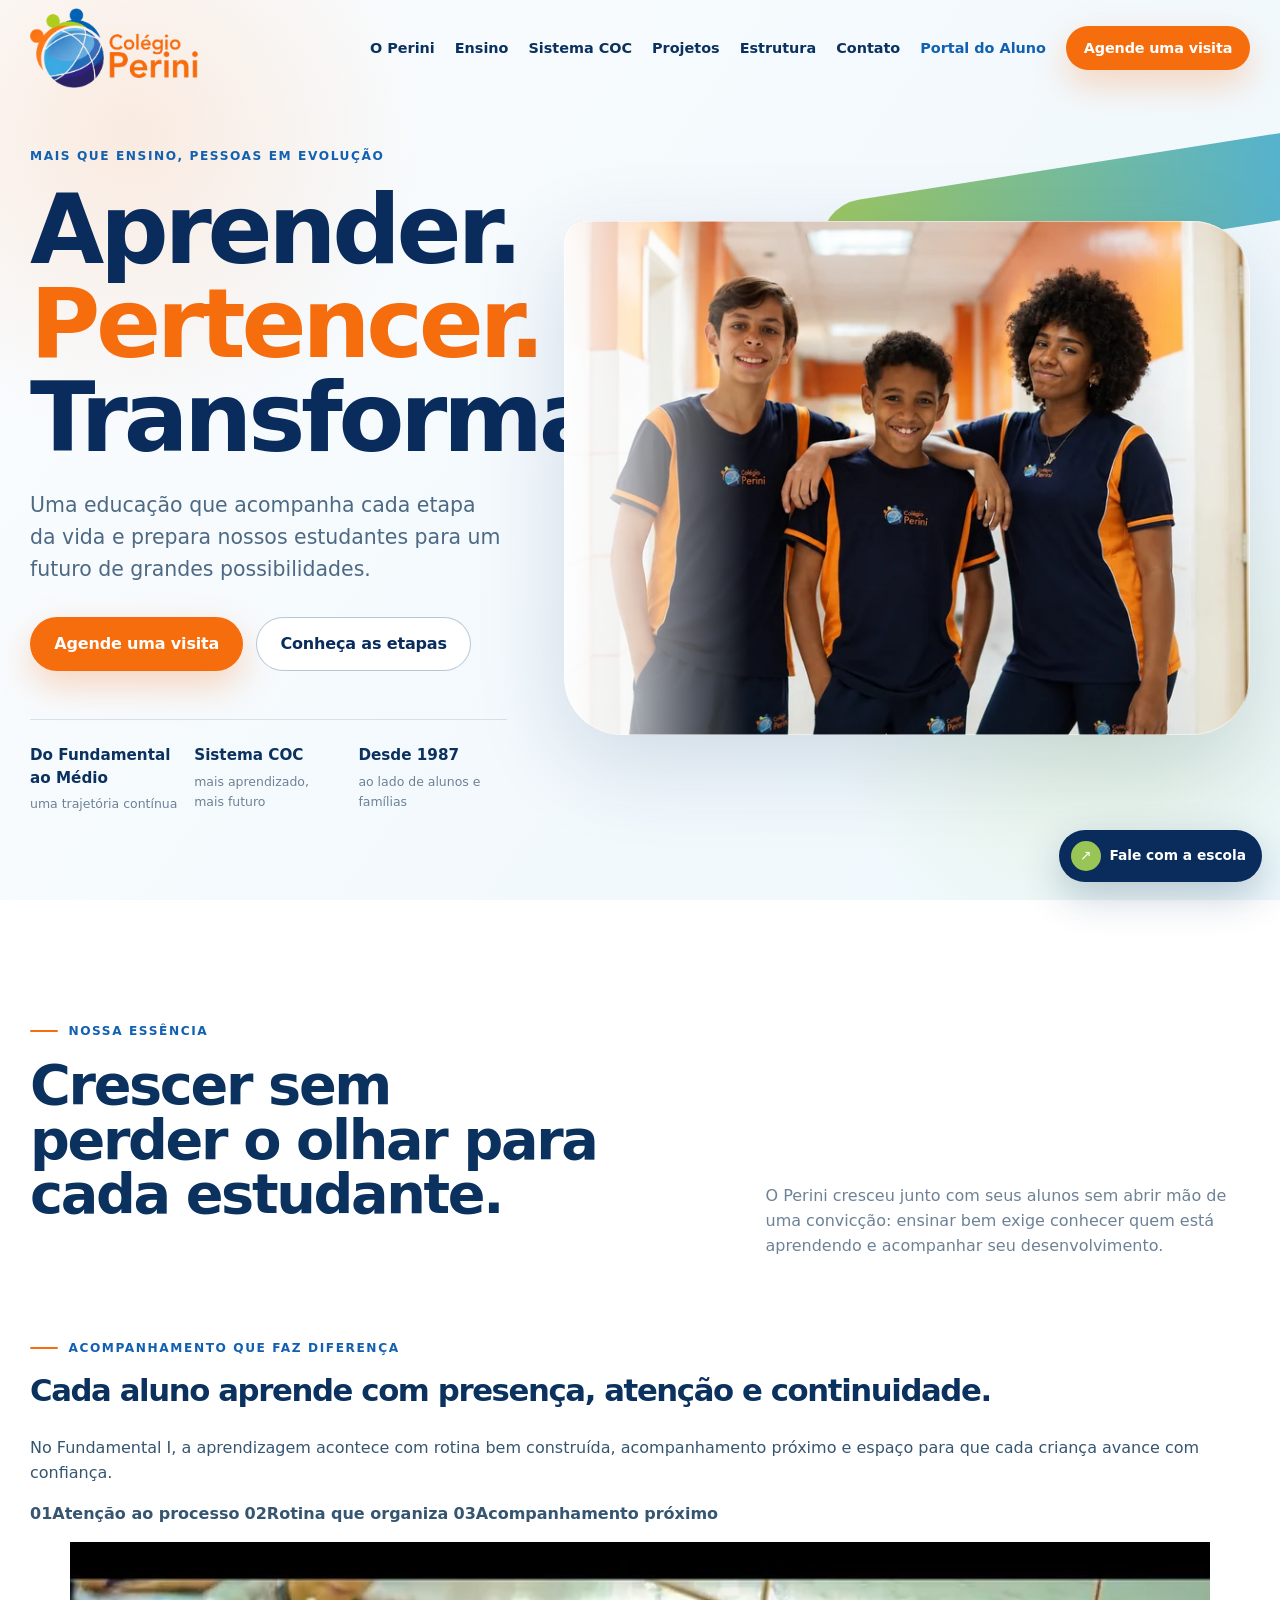
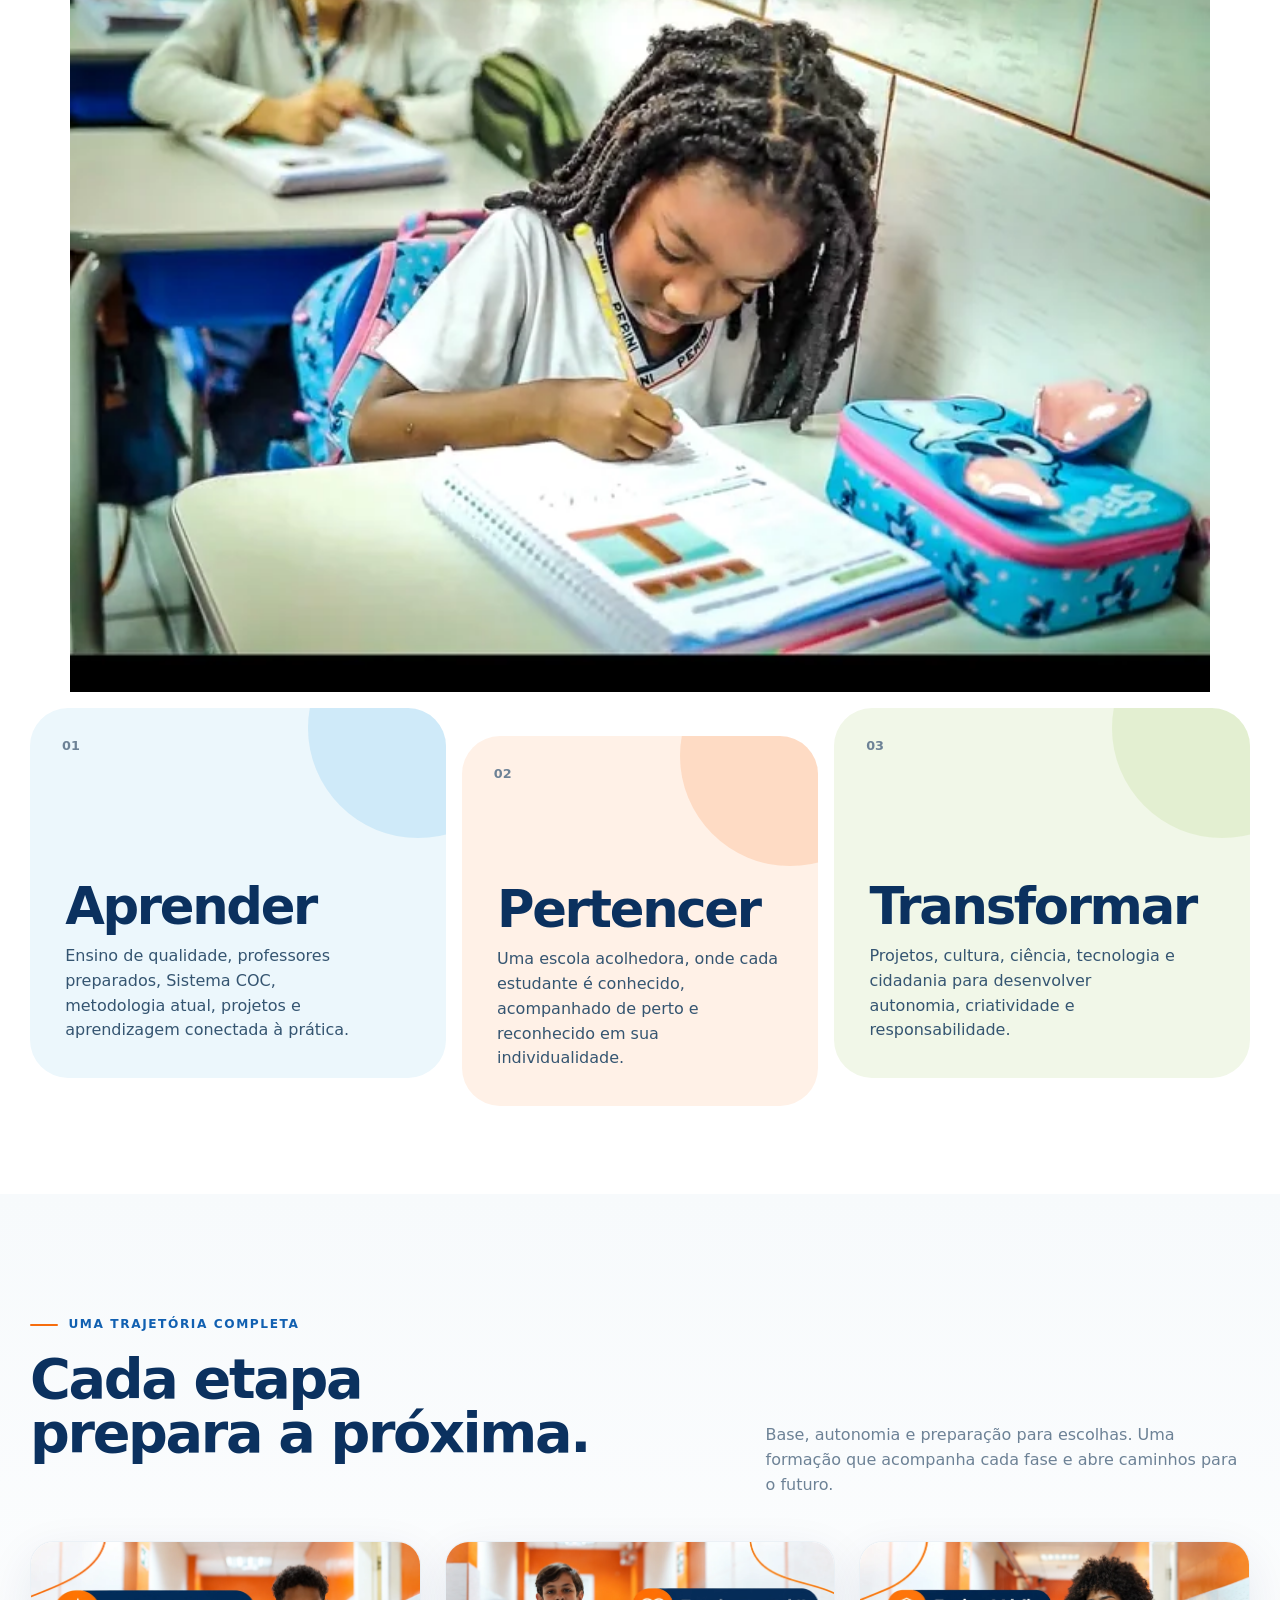
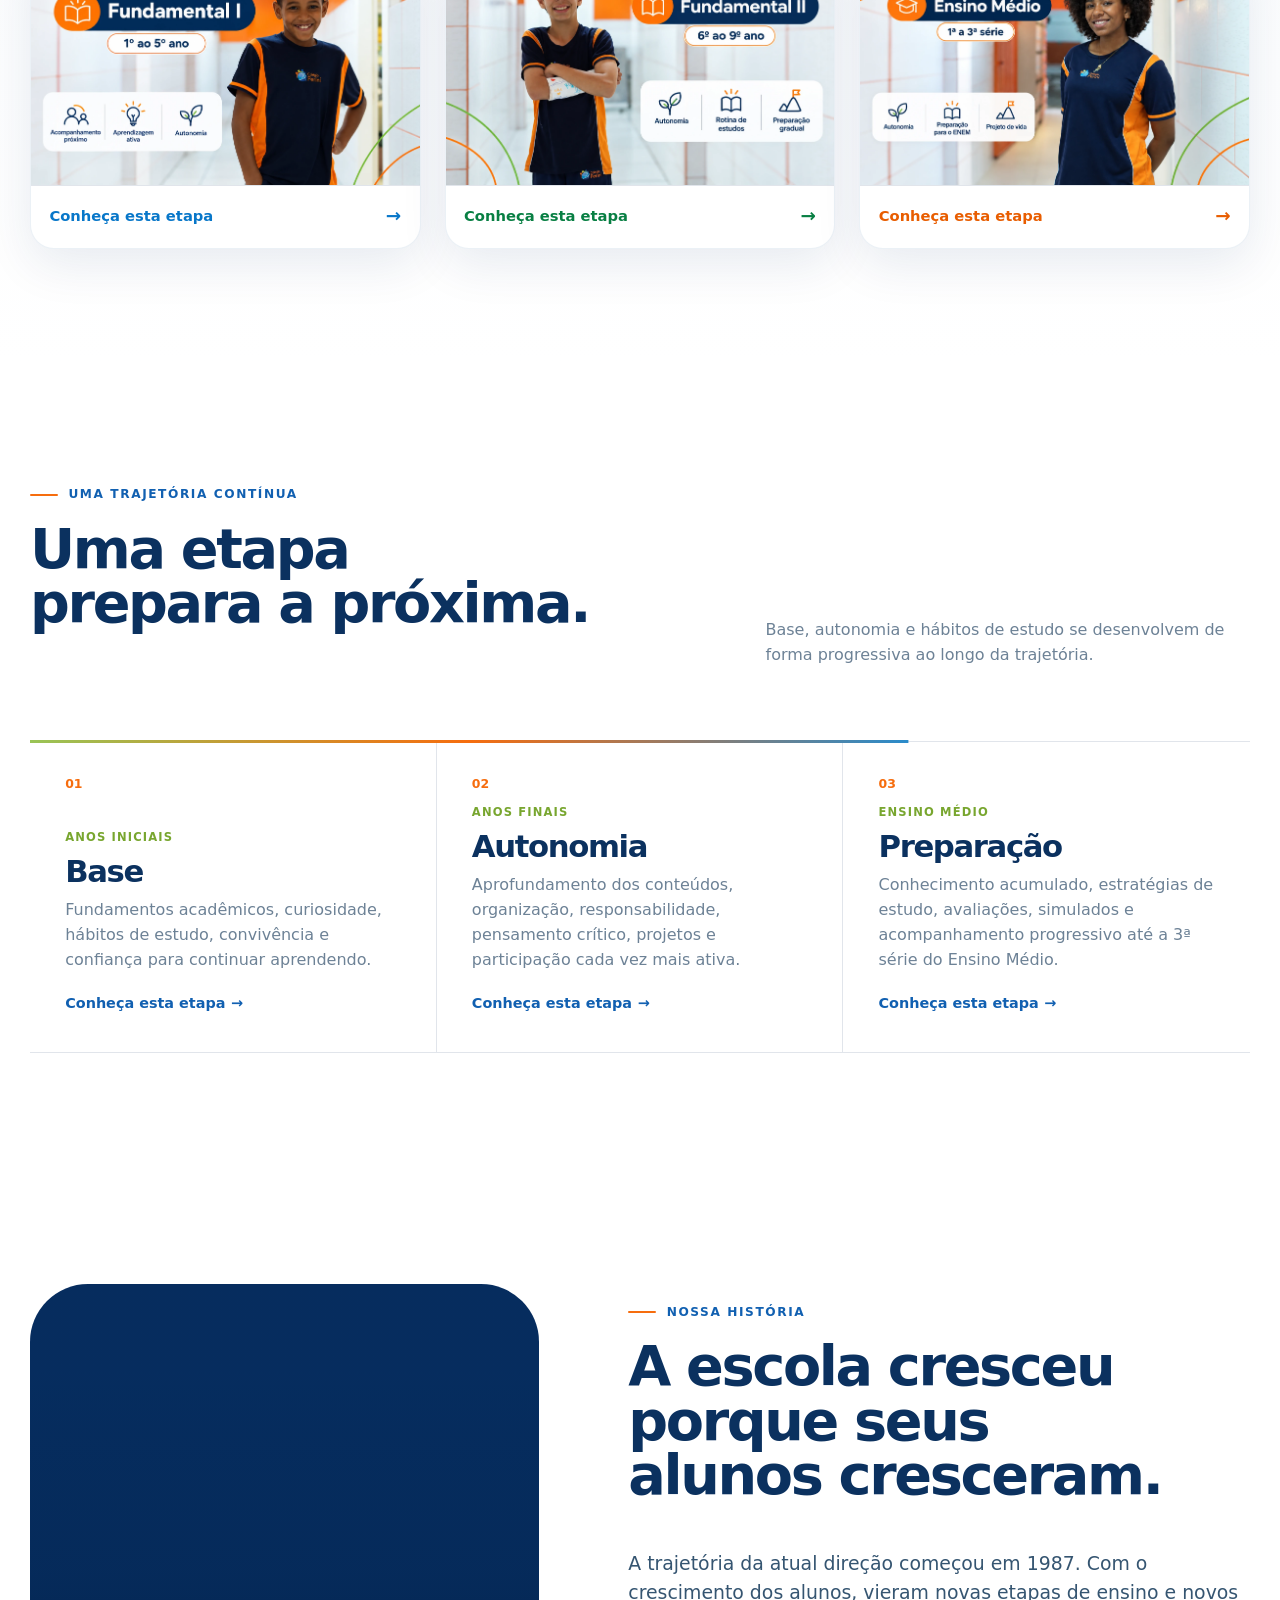
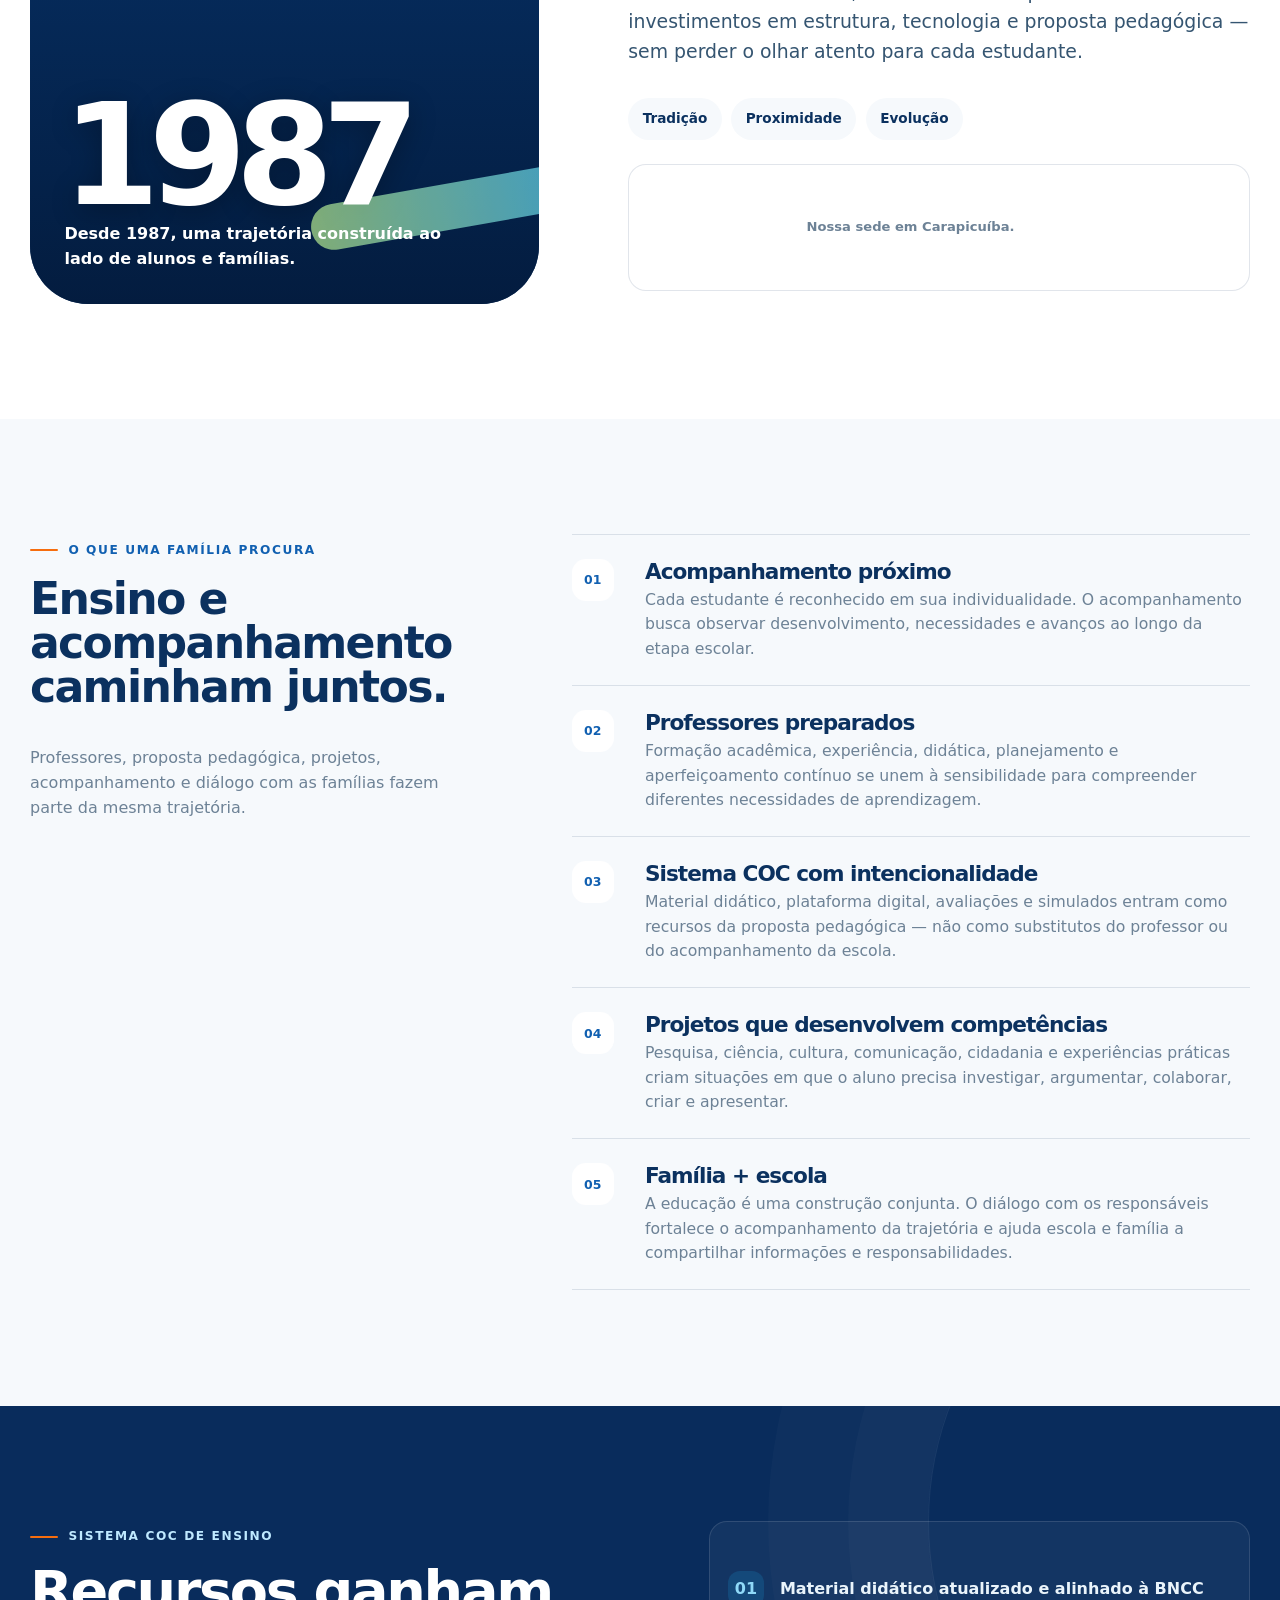
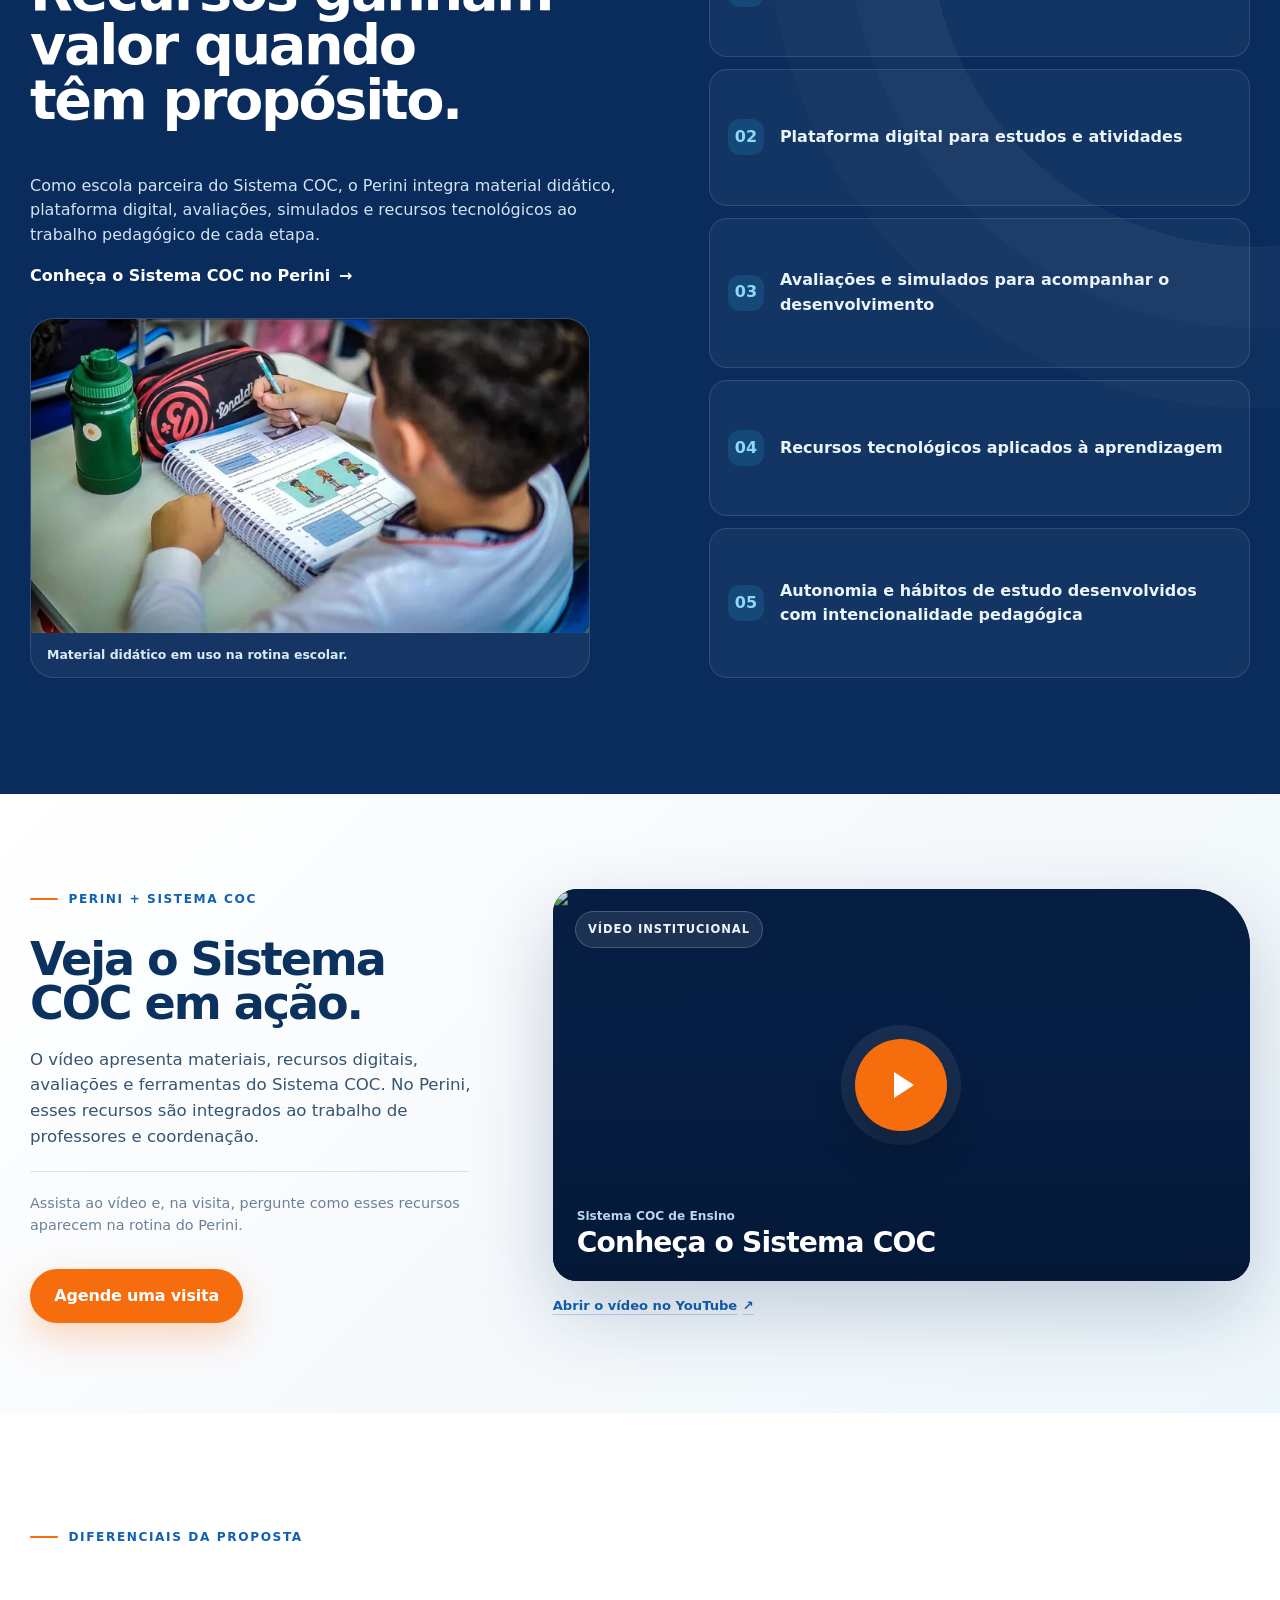
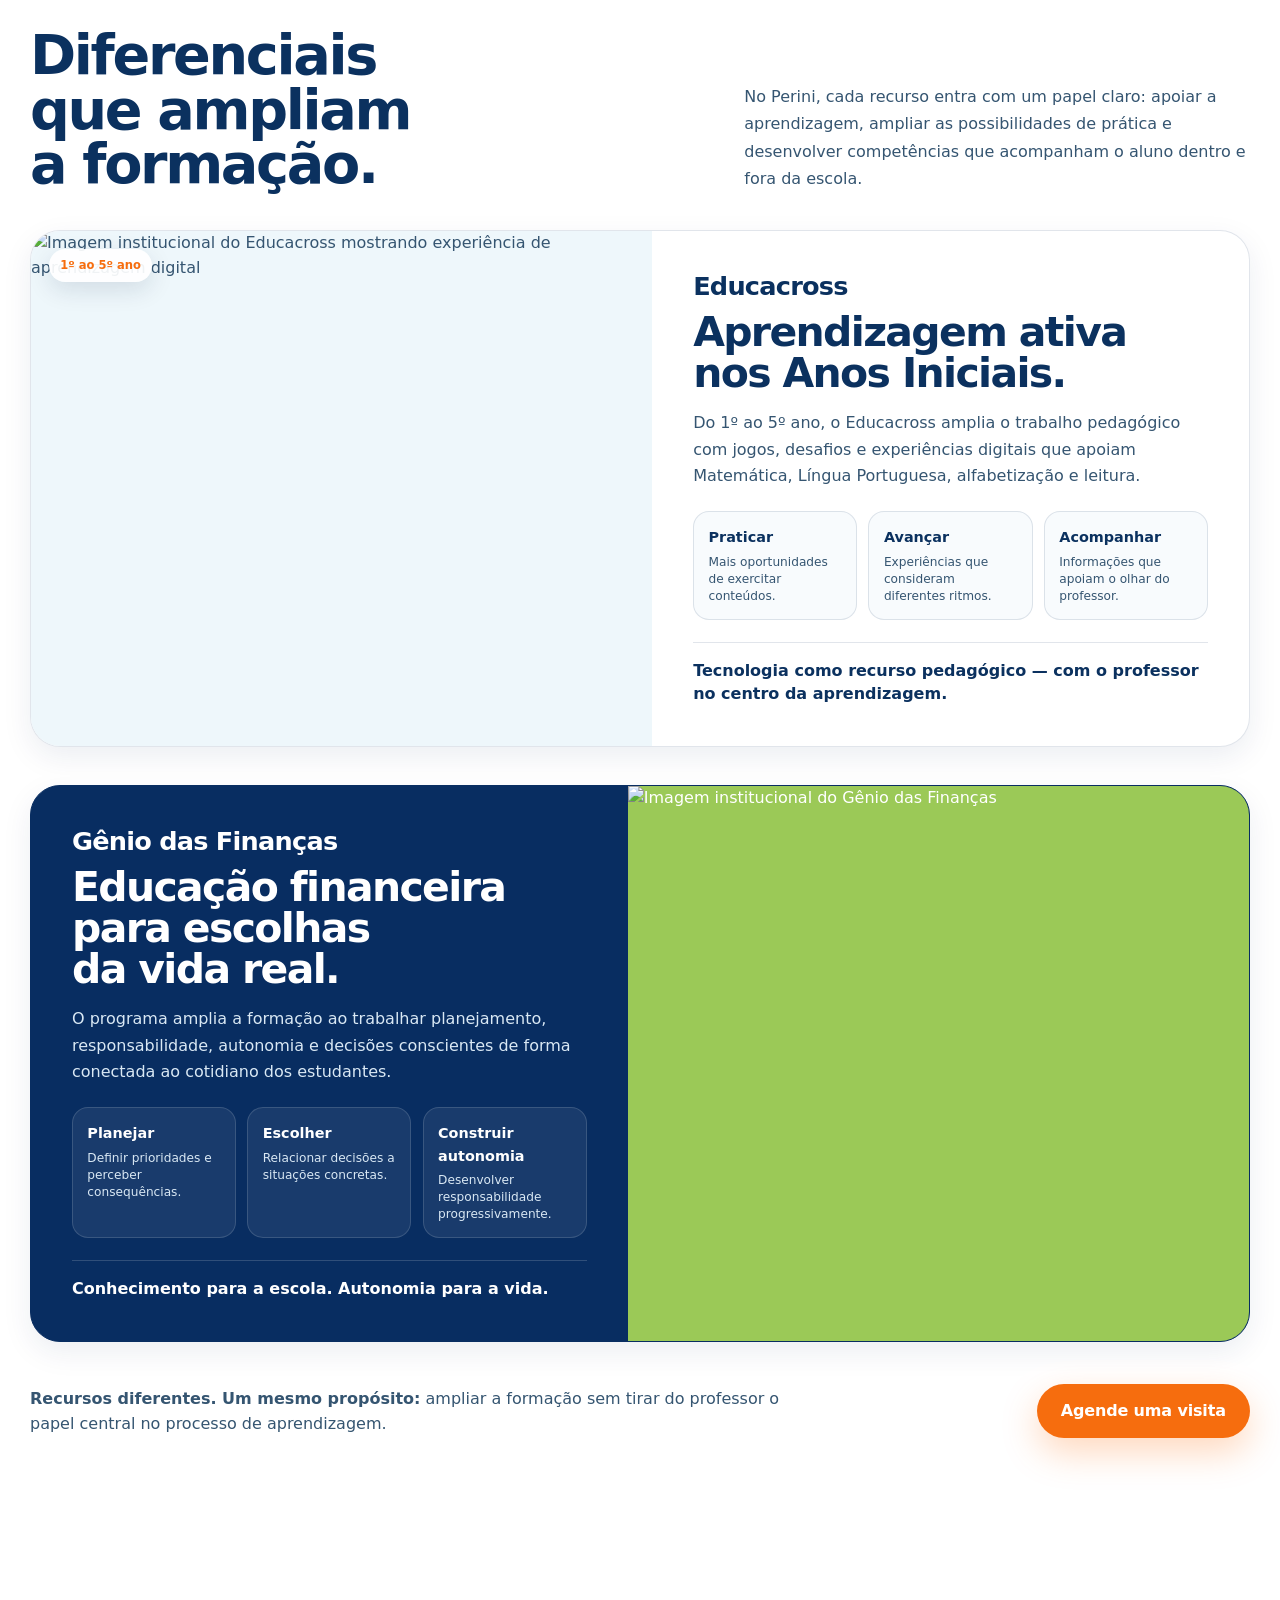
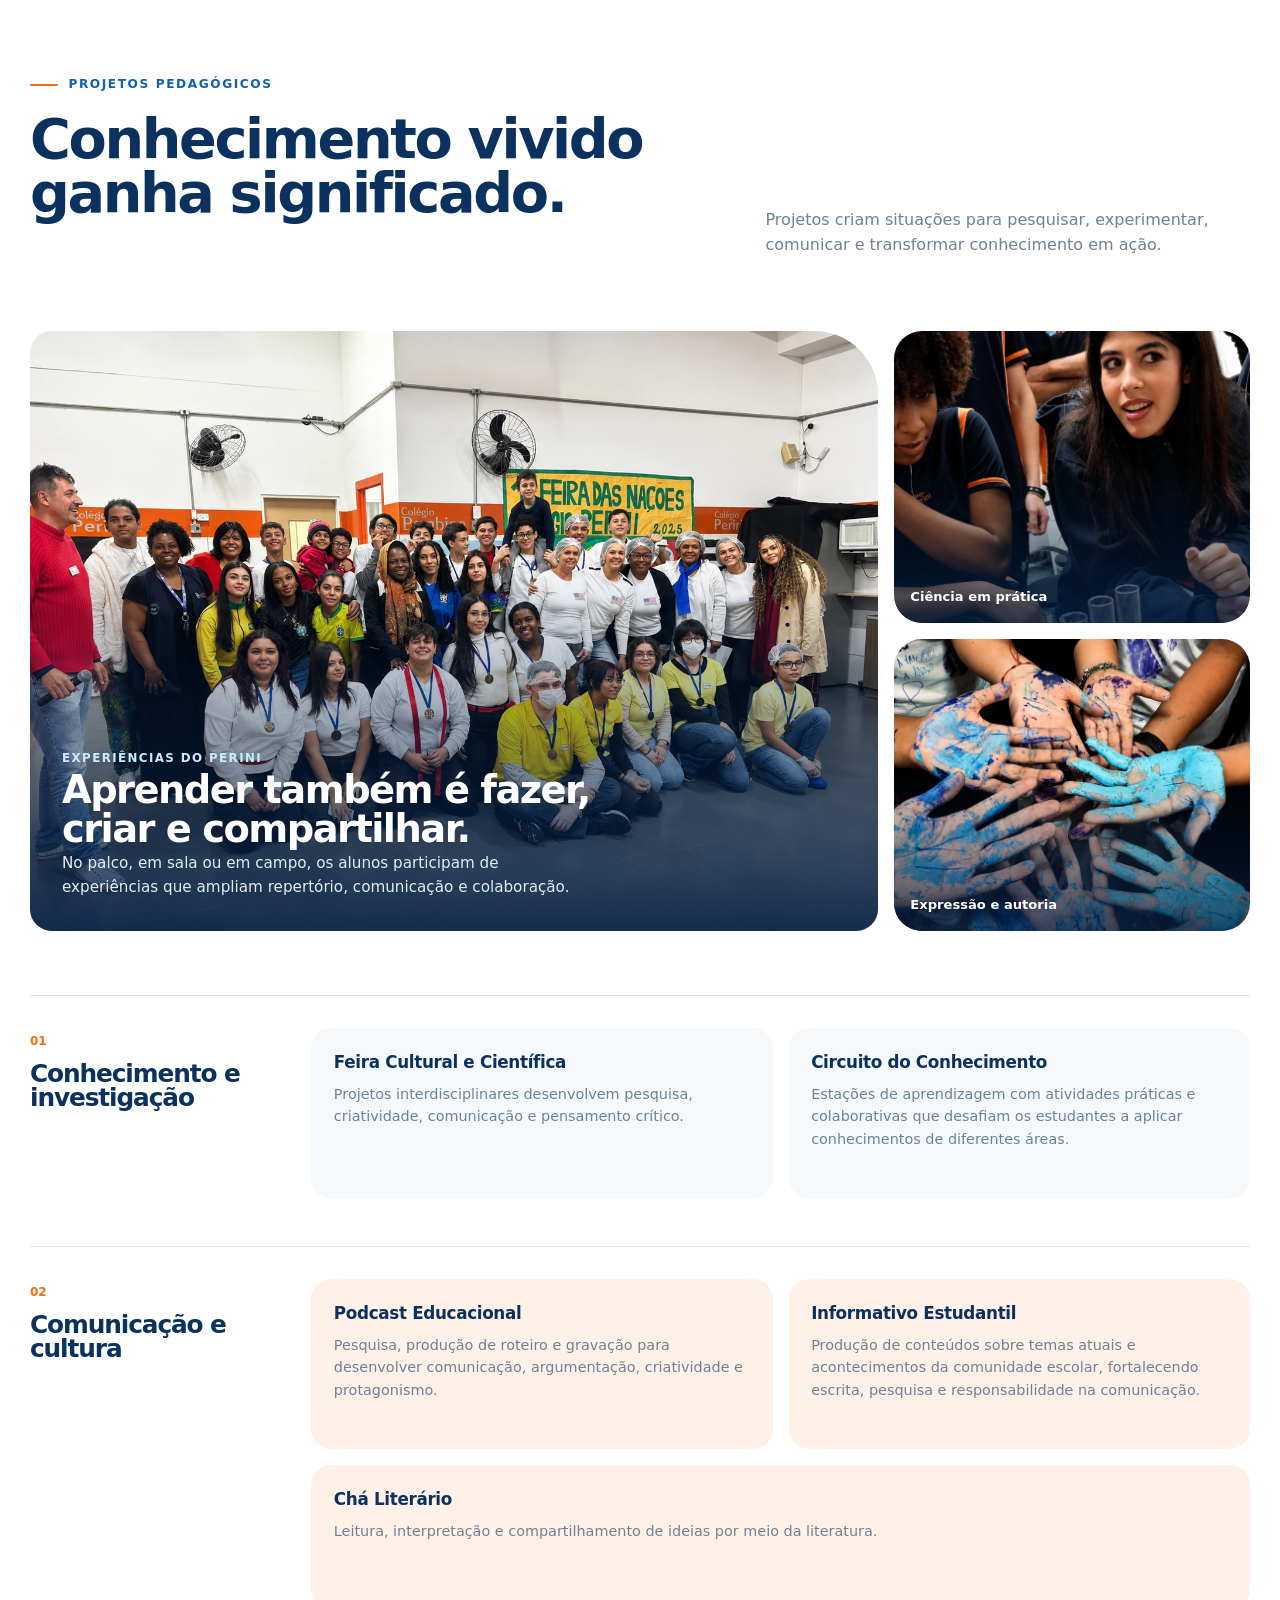
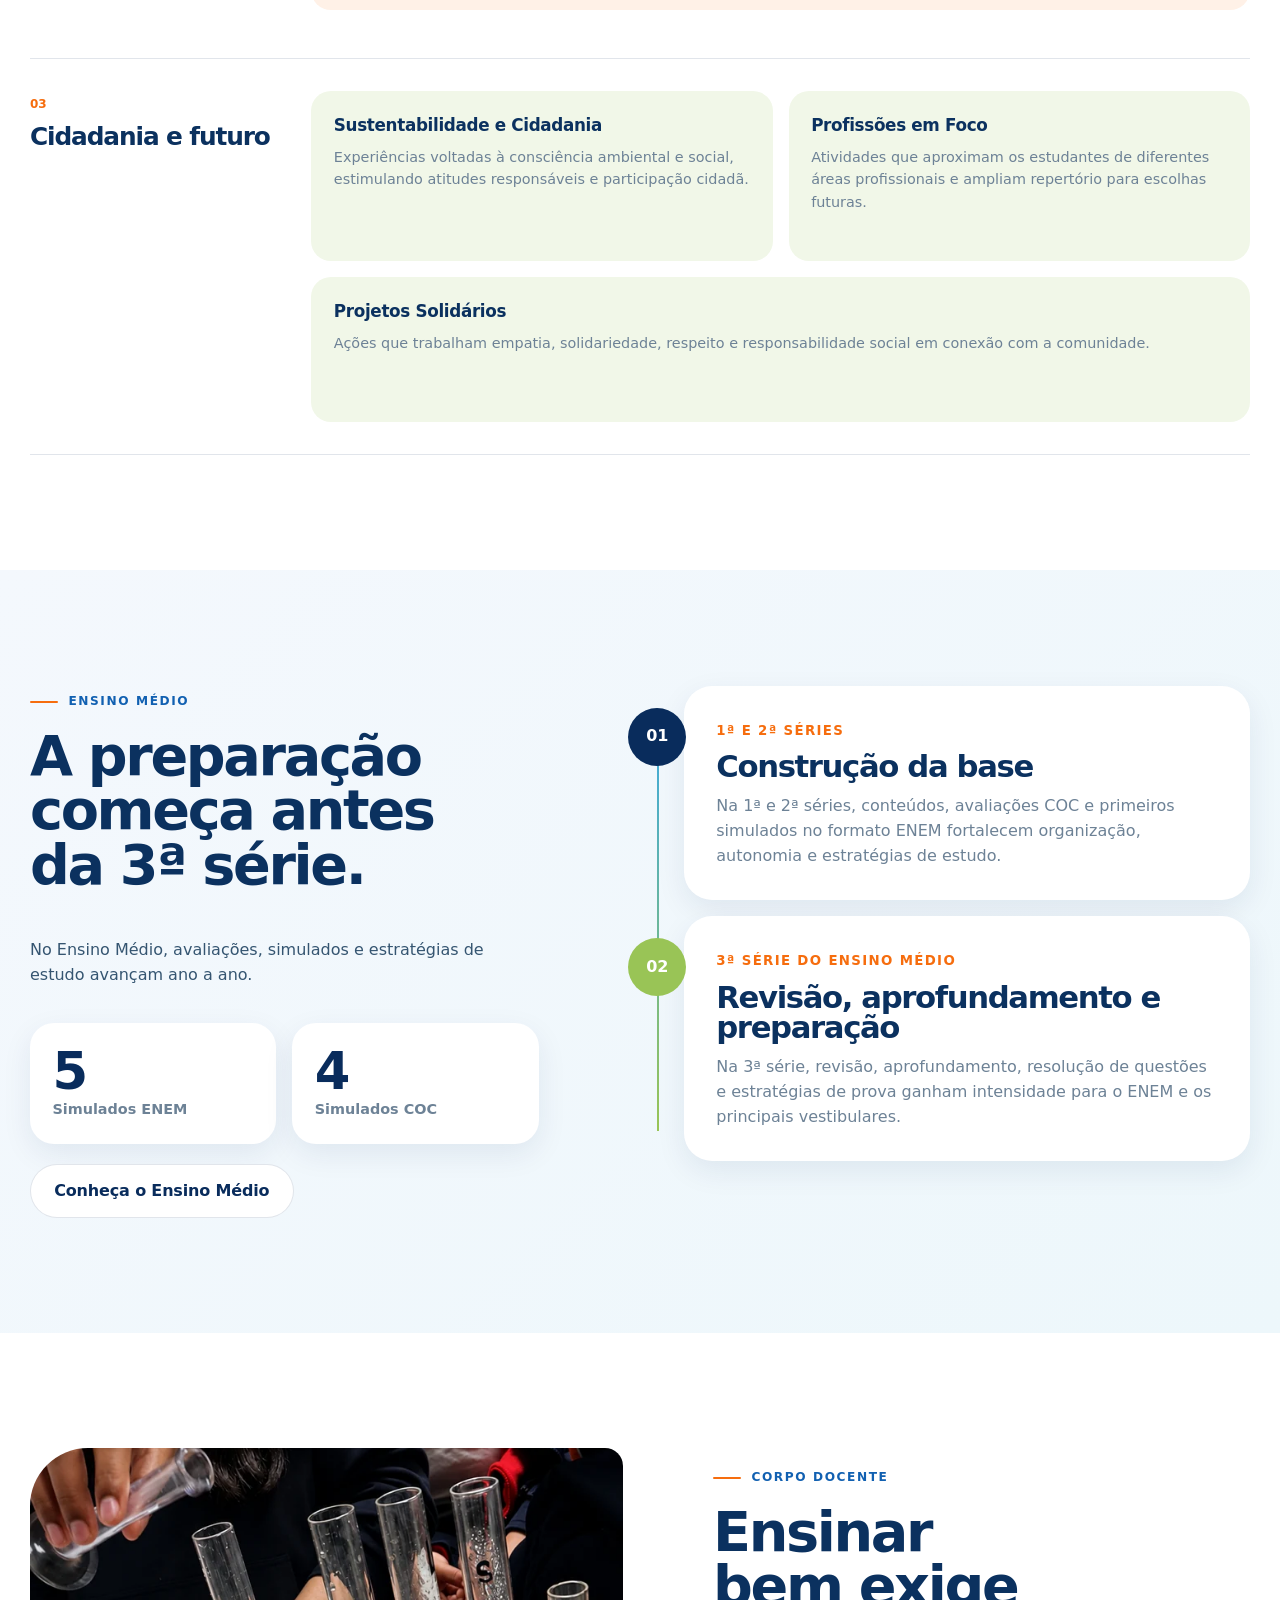
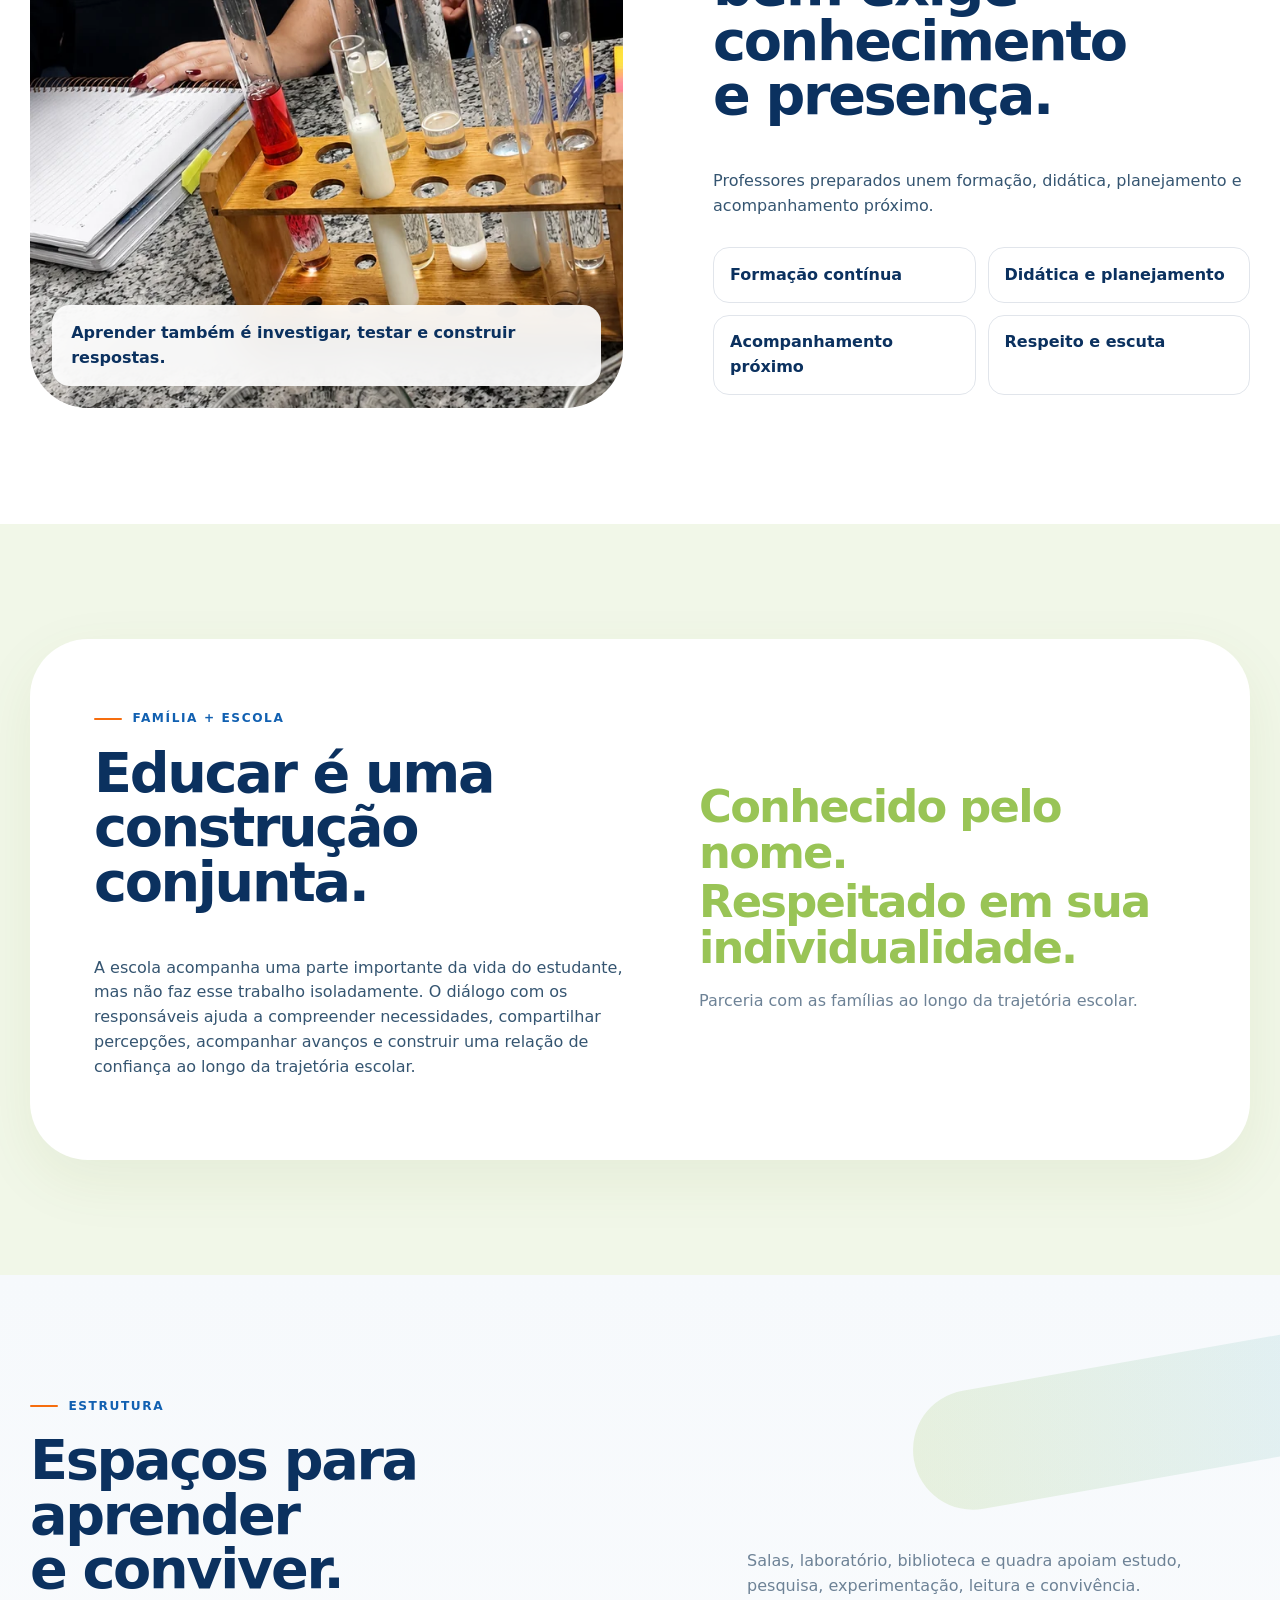
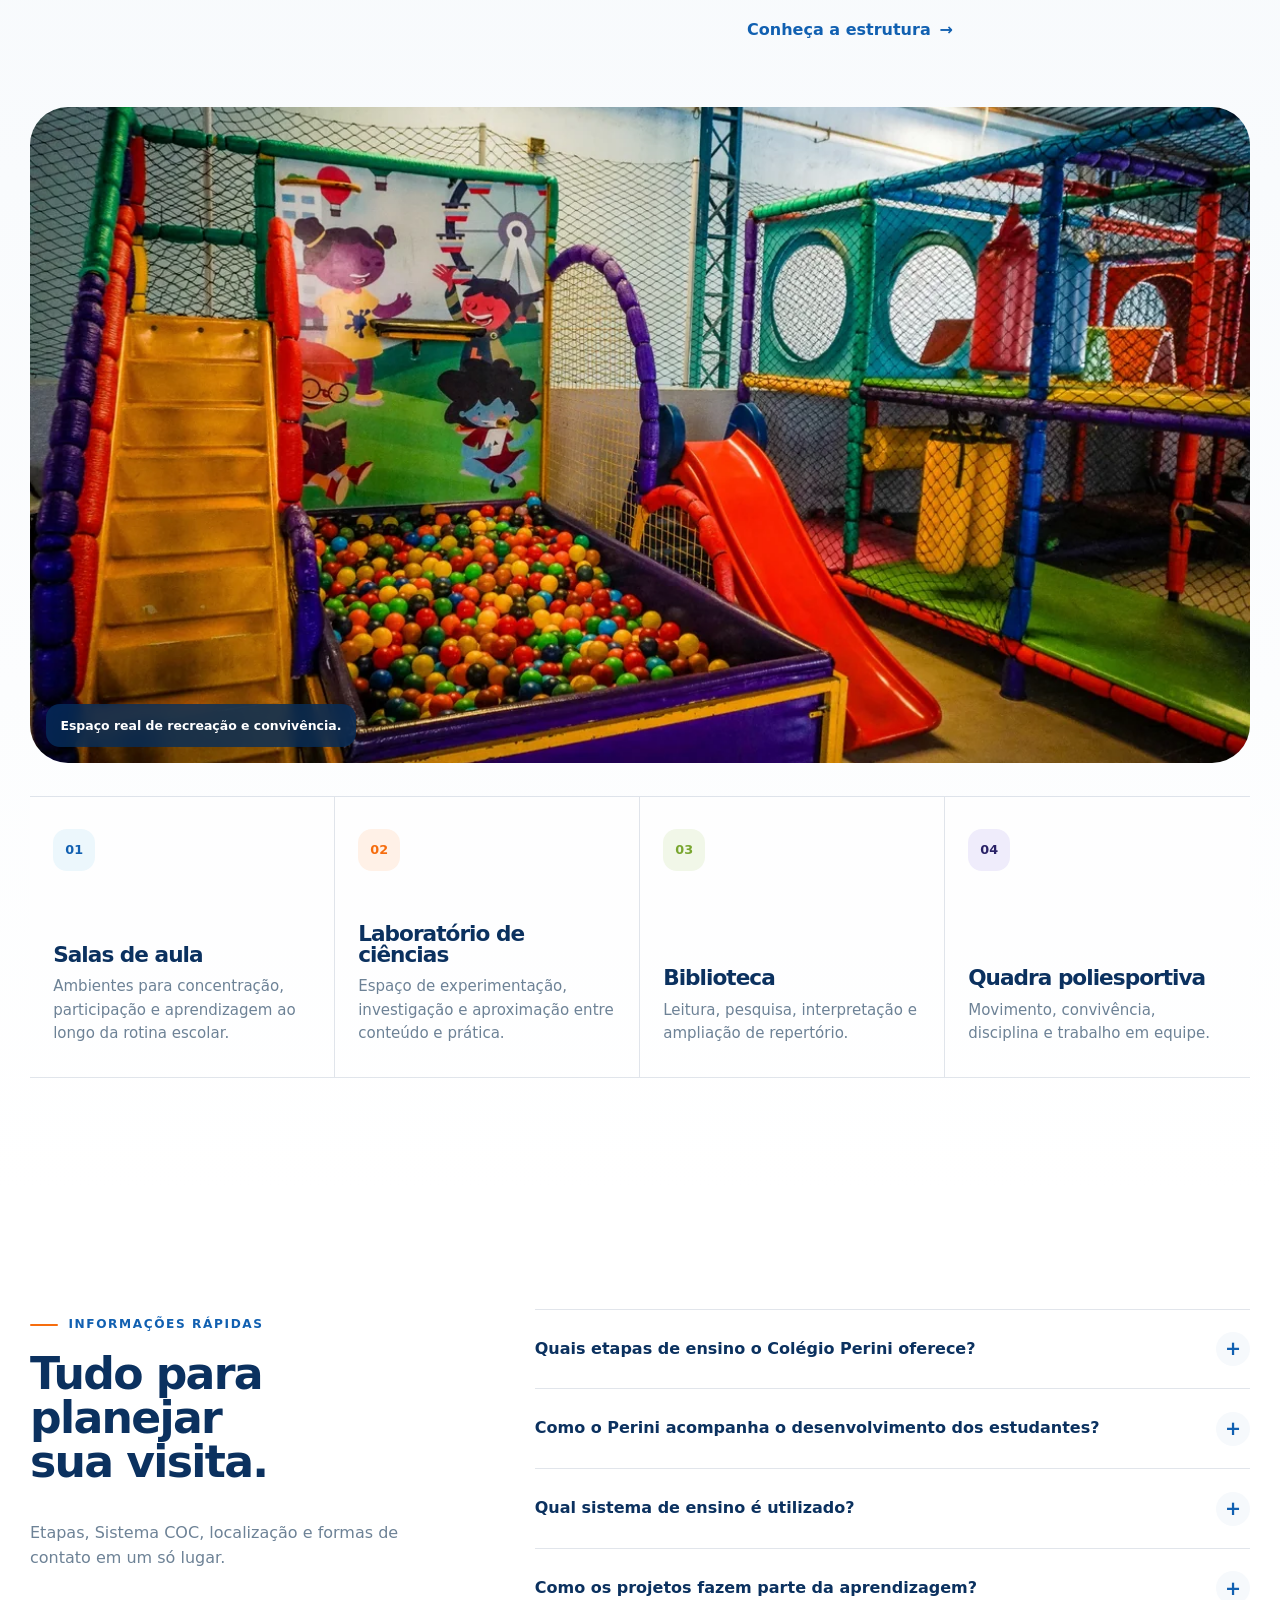
==== commit a5f96c27: "Add files via upload" ====
--- a/index.html
+++ b/index.html
@@ -33,7 +33,7 @@
 <link href="css/base.css" rel="stylesheet"/>
 <link href="css/components.css" rel="stylesheet"/>
 <link href="css/responsive.css" rel="stylesheet"/><link href="css/rc1-final.css" rel="stylesheet"/><link href="css/diferenciais.css" rel="stylesheet"/>
-</head>
+<link href="css/final-homologacao.css" rel="stylesheet"/></head>
 <body>
 <a class="skip-link" href="#conteudo">Pular para o conteúdo</a>
 <div class="campaign" hidden="" id="campaign-bar"></div>
@@ -101,7 +101,7 @@
 <div class="hero-image-wrap">
 <img alt="Alunos do Colégio Perini no corredor da escola" decoding="async" fetchpriority="high" height="1086" sizes="(max-width: 1080px) 92vw, 52vw" src="assets/hero/home-final-960.webp" srcset="assets/hero/home-final-720.webp 720w, assets/hero/home-final-960.webp 960w, assets/hero/home-final-1448.webp 1448w" width="1448"/>
 </div>
-<div class="hero-note"><span aria-hidden="true" class="dot"></span><div><strong>Aqui, talentos ganham caminho.</strong><small>Conhecimento, pertencimento e futuro.</small></div></div>
+
 </div>
 </div>
 <div aria-hidden="true" class="hero-wave"></div>
@@ -111,7 +111,24 @@
 <div class="section-head split-head" data-reveal="">
 <div><span class="kicker">Nossa essência</span><h2 class="title-lg" data-copy="essence-title">Crescer sem perder o olhar para cada estudante.</h2></div>
 <p data-copy="essence-text">O Perini nasceu da proximidade com seus alunos e cresceu junto com eles, preservando o olhar atento para cada estudante.</p>
-</div><figure class="essence-real-proof" data-reveal=""><picture><source data-real-source="studentStudying" media="(max-width:720px)" srcset="assets/real-final/aluna-estudando-720.webp"/><img alt="Estudante do Colégio Perini realizando atividade em sala de aula" data-real-image="studentStudying" decoding="async" height="750" loading="lazy" sizes="(max-width:720px) 92vw, 52vw" src="assets/real-final/aluna-estudando-1200.webp" srcset="assets/real-final/aluna-estudando-720.webp 720w, assets/real-final/aluna-estudando-1200.webp 1200w" width="1200"/></picture><figcaption>Aprendizagem com atenção, rotina e acompanhamento.</figcaption></figure>
+</div><div class="f1-acompanhamento-final" data-reveal="">
+<div class="f1-acompanhamento-copy">
+<span class="kicker">Acompanhamento que faz diferença</span>
+<h3>Cada aluno aprende com presença, atenção e continuidade.</h3>
+<p>No Fundamental I, a aprendizagem acontece com rotina bem construída, acompanhamento próximo e espaço para que cada criança avance com confiança.</p>
+<div aria-label="Pilares do acompanhamento no Fundamental I" class="f1-acompanhamento-pilares">
+<span><b>01</b><strong>Atenção ao processo</strong></span>
+<span><b>02</b><strong>Rotina que organiza</strong></span>
+<span><b>03</b><strong>Acompanhamento próximo</strong></span>
+</div>
+</div>
+<figure class="f1-acompanhamento-foto">
+<picture>
+<source media="(max-width:720px)" srcset="assets/real-final/aluna-estudando-720.webp"/>
+<img alt="Estudante do Colégio Perini realizando atividade em sala de aula" decoding="async" height="750" loading="lazy" sizes="(max-width:1080px) 92vw, 48vw" src="assets/real-final/aluna-estudando-1200.webp" srcset="assets/real-final/aluna-estudando-720.webp 720w, assets/real-final/aluna-estudando-1200.webp 1200w" width="1200"/>
+</picture>
+</figure>
+</div>
 <div class="essence-grid" id="pillars-grid"></div>
 </div>
 </section>
@@ -122,9 +139,9 @@
 <p>Base, autonomia e preparação para escolhas. Uma formação que acompanha cada fase e abre caminhos para o futuro.</p>
 </div>
 <div class="stage-cover-grid">
-<a class="stage-cover-card stage-cover-f1" href="./fundamental-1/" data-reveal="" aria-label="Conheça o Ensino Fundamental I"><img src="assets/stages/fundamental-1.webp" alt="Capa do Ensino Fundamental I do Colégio Perini — 1º ao 5º ano" loading="lazy" width="1586" height="992"/><span>Conheça esta etapa <b aria-hidden="true">→</b></span></a>
-<a class="stage-cover-card stage-cover-f2" href="./fundamental-2/" data-reveal="" aria-label="Conheça o Ensino Fundamental II"><img src="assets/stages/fundamental-2.webp" alt="Capa do Ensino Fundamental II do Colégio Perini — 6º ao 9º ano" loading="lazy" width="1586" height="992"/><span>Conheça esta etapa <b aria-hidden="true">→</b></span></a>
-<a class="stage-cover-card stage-cover-em" href="./ensino-medio/" data-reveal="" aria-label="Conheça o Ensino Médio"><img src="assets/stages/ensino-medio.webp" alt="Capa do Ensino Médio do Colégio Perini — 1ª à 3ª série" loading="lazy" width="1586" height="992"/><span>Conheça esta etapa <b aria-hidden="true">→</b></span></a>
+<a aria-label="Conheça o Ensino Fundamental I" class="stage-cover-card stage-cover-f1" data-reveal="" href="./fundamental-1/"><img alt="Capa do Ensino Fundamental I do Colégio Perini — 1º ao 5º ano" height="992" loading="lazy" src="assets/stages/fundamental-1.webp" width="1586"/><span>Conheça esta etapa <b aria-hidden="true">→</b></span></a>
+<a aria-label="Conheça o Ensino Fundamental II" class="stage-cover-card stage-cover-f2" data-reveal="" href="./fundamental-2/"><img alt="Capa do Ensino Fundamental II do Colégio Perini — 6º ao 9º ano" height="992" loading="lazy" src="assets/stages/fundamental-2.webp" width="1586"/><span>Conheça esta etapa <b aria-hidden="true">→</b></span></a>
+<a aria-label="Conheça o Ensino Médio" class="stage-cover-card stage-cover-em" data-reveal="" href="./ensino-medio/"><img alt="Capa do Ensino Médio do Colégio Perini — 1ª à 3ª série" height="992" loading="lazy" src="assets/stages/ensino-medio.webp" width="1586"/><span>Conheça esta etapa <b aria-hidden="true">→</b></span></a>
 </div>
 </div>
 </section>
@@ -200,17 +217,16 @@
 <h2 class="title-lg" id="diff-home-title">Diferenciais que ampliam a formação.</h2>
 <p>No Perini, cada recurso entra com um papel claro: apoiar a aprendizagem, ampliar as possibilidades de prática e desenvolver competências que acompanham o aluno dentro e fora da escola.</p>
 </header>
-
 <article class="perini-diff-final-card perini-diff-final-card--edu" data-reveal="">
 <div class="perini-diff-final-media">
-<img src="https://framerusercontent.com/images/I60sBOADfWUIeHZIeZIh79XSvvc.jpg" alt="Imagem institucional do Educacross mostrando experiência de aprendizagem digital" loading="lazy" decoding="async" referrerpolicy="no-referrer"/>
+<img alt="Imagem institucional do Educacross mostrando experiência de aprendizagem digital" decoding="async" loading="lazy" referrerpolicy="no-referrer" src="https://framerusercontent.com/images/I60sBOADfWUIeHZIeZIh79XSvvc.jpg"/>
 <div class="perini-diff-final-media-badge">1º ao 5º ano</div>
 </div>
 <div class="perini-diff-final-copy">
 <p class="perini-diff-final-brand">Educacross</p>
 <h3>Aprendizagem ativa nos Anos Iniciais.</h3>
 <p>Do 1º ao 5º ano, o Educacross amplia o trabalho pedagógico com jogos, desafios e experiências digitais que apoiam Matemática, Língua Portuguesa, alfabetização e leitura.</p>
-<div class="perini-diff-final-benefits" aria-label="Benefícios do Educacross">
+<div aria-label="Benefícios do Educacross" class="perini-diff-final-benefits">
 <span><strong>Praticar</strong><small>Mais oportunidades de exercitar conteúdos.</small></span>
 <span><strong>Avançar</strong><small>Experiências que consideram diferentes ritmos.</small></span>
 <span><strong>Acompanhar</strong><small>Informações que apoiam o olhar do professor.</small></span>
@@ -218,13 +234,12 @@
 <p class="perini-diff-final-note">Tecnologia como recurso pedagógico — com o professor no centro da aprendizagem.</p>
 </div>
 </article>
-
 <article class="perini-diff-final-card perini-diff-final-card--genio" data-reveal="">
 <div class="perini-diff-final-copy">
 <p class="perini-diff-final-brand">Gênio das Finanças</p>
 <h3>Educação financeira para escolhas da vida real.</h3>
 <p>O programa amplia a formação ao trabalhar planejamento, responsabilidade, autonomia e decisões conscientes de forma conectada ao cotidiano dos estudantes.</p>
-<div class="perini-diff-final-benefits" aria-label="Benefícios do Gênio das Finanças">
+<div aria-label="Benefícios do Gênio das Finanças" class="perini-diff-final-benefits">
 <span><strong>Planejar</strong><small>Definir prioridades e perceber consequências.</small></span>
 <span><strong>Escolher</strong><small>Relacionar decisões a situações concretas.</small></span>
 <span><strong>Construir autonomia</strong><small>Desenvolver responsabilidade progressivamente.</small></span>
@@ -232,10 +247,9 @@
 <p class="perini-diff-final-note">Conhecimento para a escola. Autonomia para a vida.</p>
 </div>
 <div class="perini-diff-final-media perini-diff-final-media--genio">
-<img src="https://desk.zoho.com/galleryDocuments/edbsn1af62191ae19e1b2c0dc541e911ef8e9bd20df4a48b9948fda95222c2380f0930c0862d004eb384800a207fe088dcf15?inline=true" alt="Imagem institucional do Gênio das Finanças" loading="lazy" decoding="async" referrerpolicy="no-referrer"/>
+<img alt="Imagem institucional do Gênio das Finanças" decoding="async" loading="lazy" referrerpolicy="no-referrer" src="https://desk.zoho.com/galleryDocuments/edbsn1af62191ae19e1b2c0dc541e911ef8e9bd20df4a48b9948fda95222c2380f0930c0862d004eb384800a207fe088dcf15?inline=true"/>
 </div>
 </article>
-
 <footer class="perini-diff-final-footer" data-reveal="">
 <p><strong>Recursos diferentes. Um mesmo propósito:</strong> ampliar a formação sem tirar do professor o papel central no processo de aprendizagem.</p>
 <a class="btn btn-primary" data-visit-link="" href="./contato/#agendar">Agende uma visita</a>
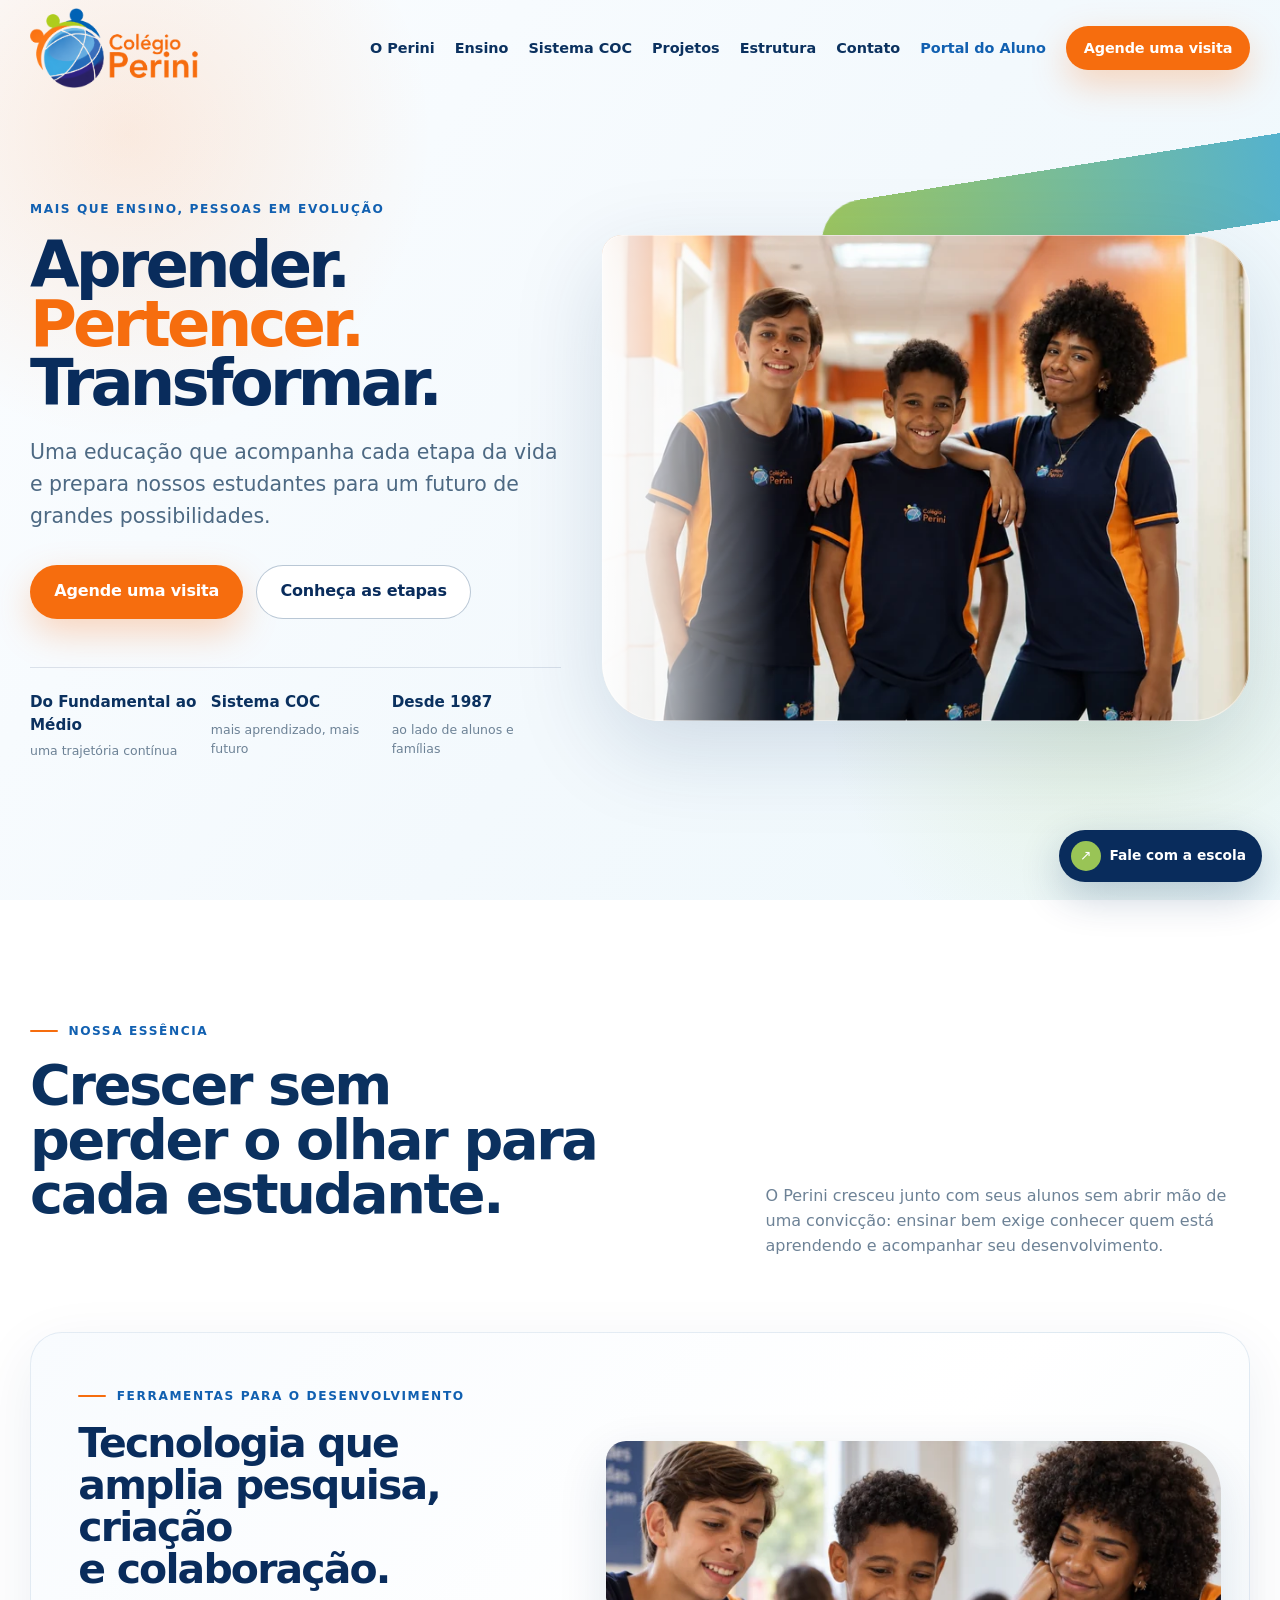
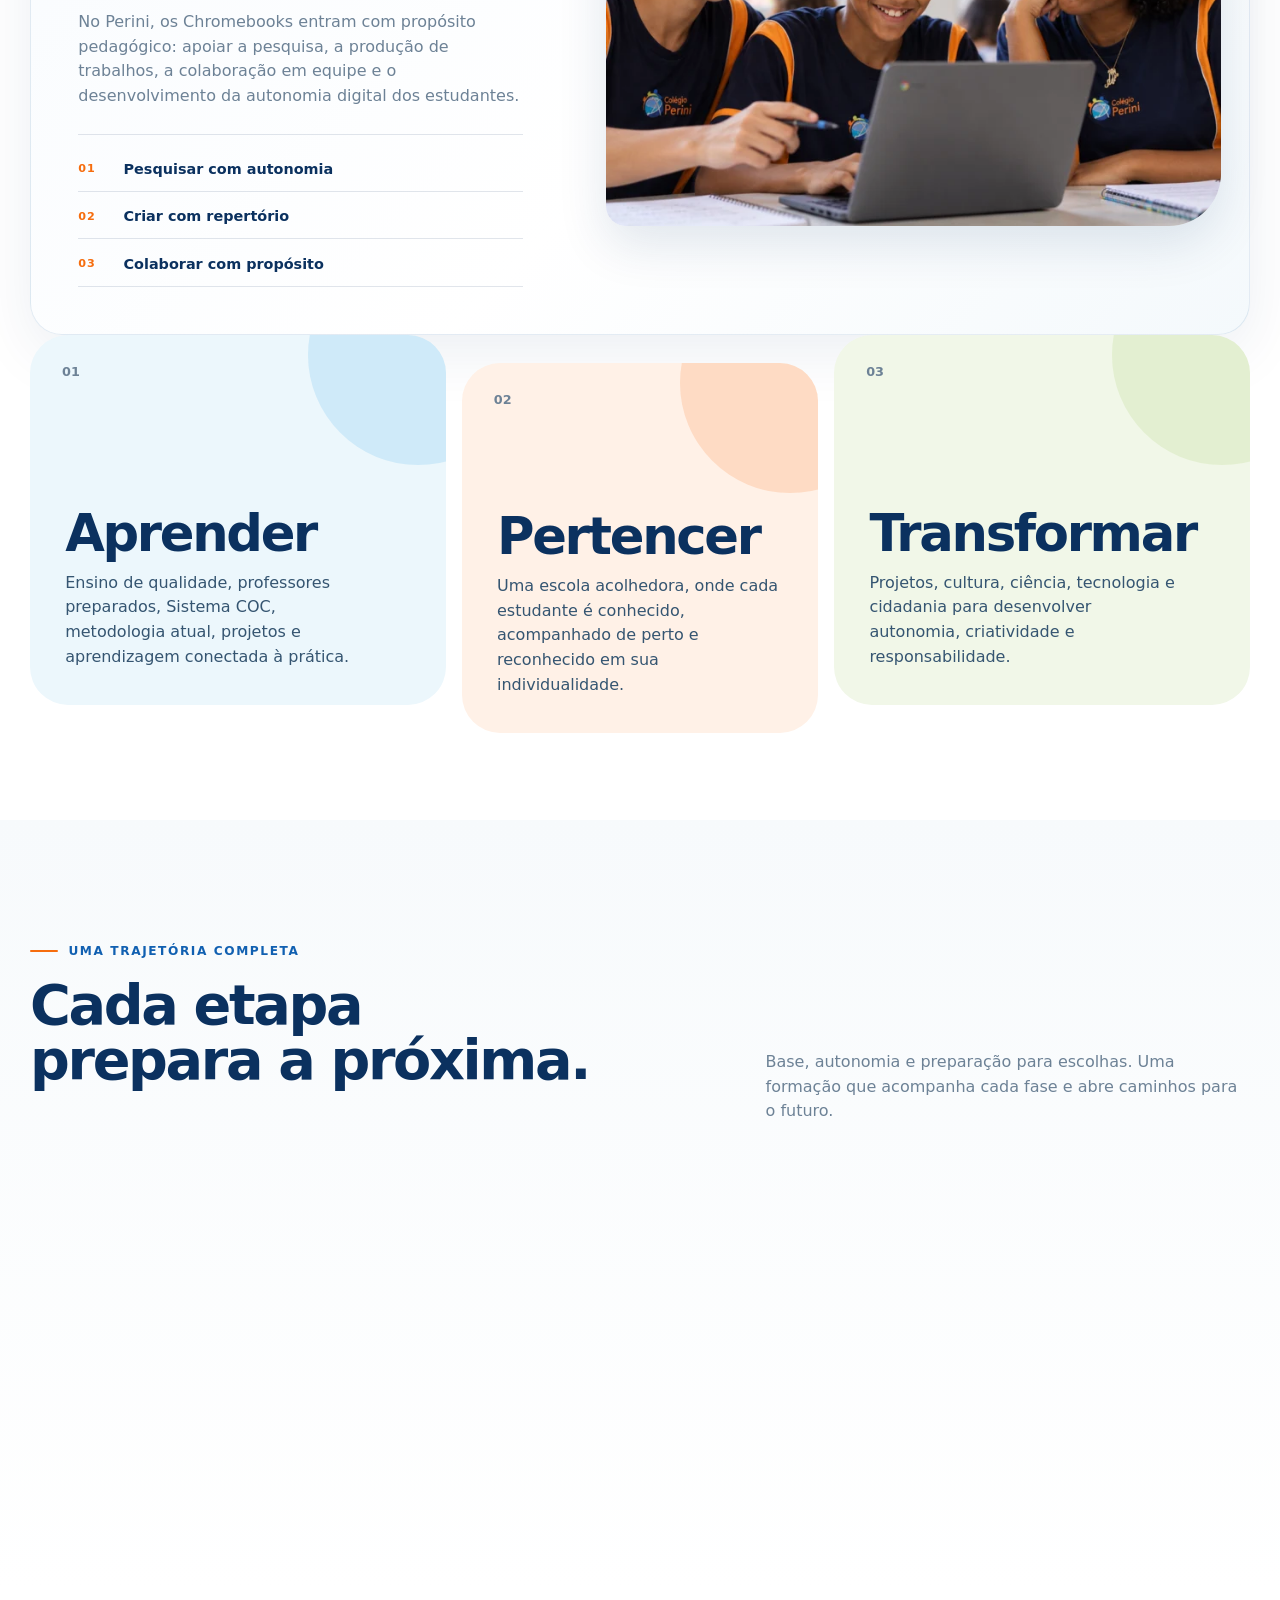
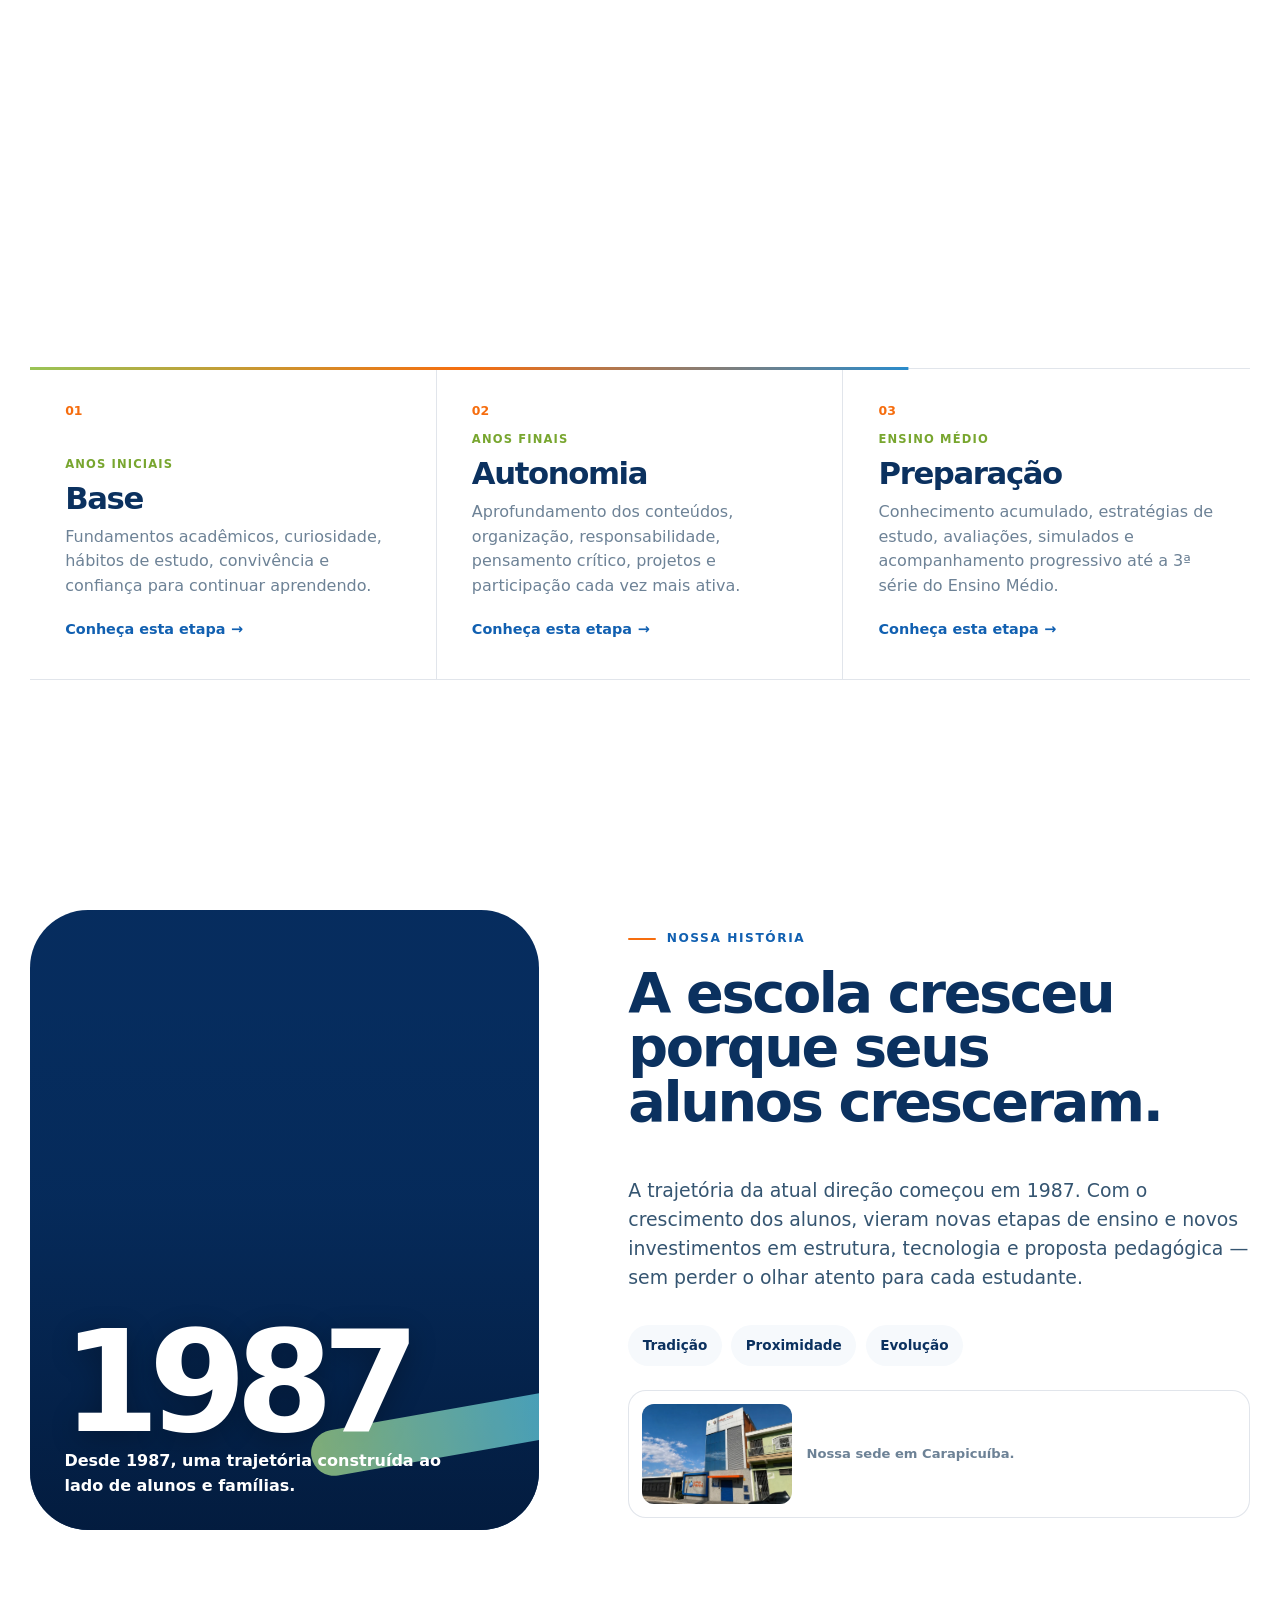
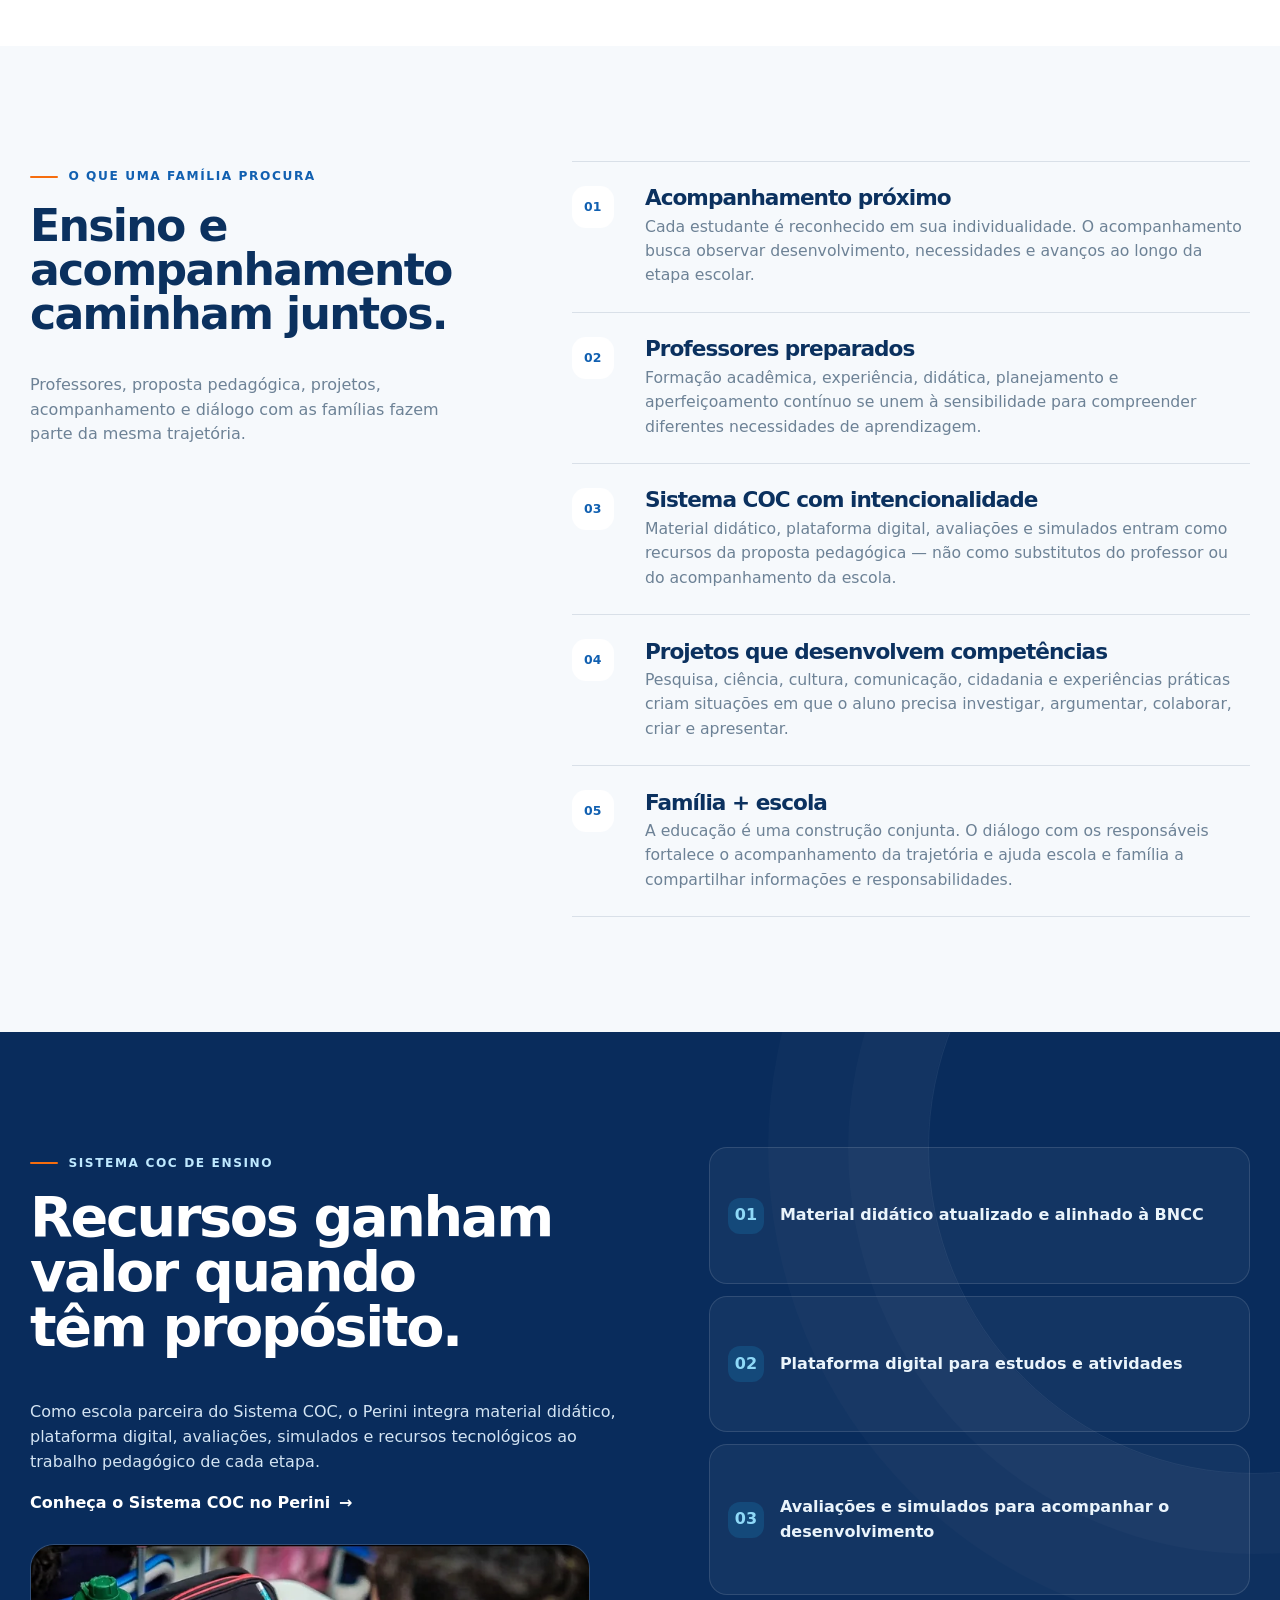
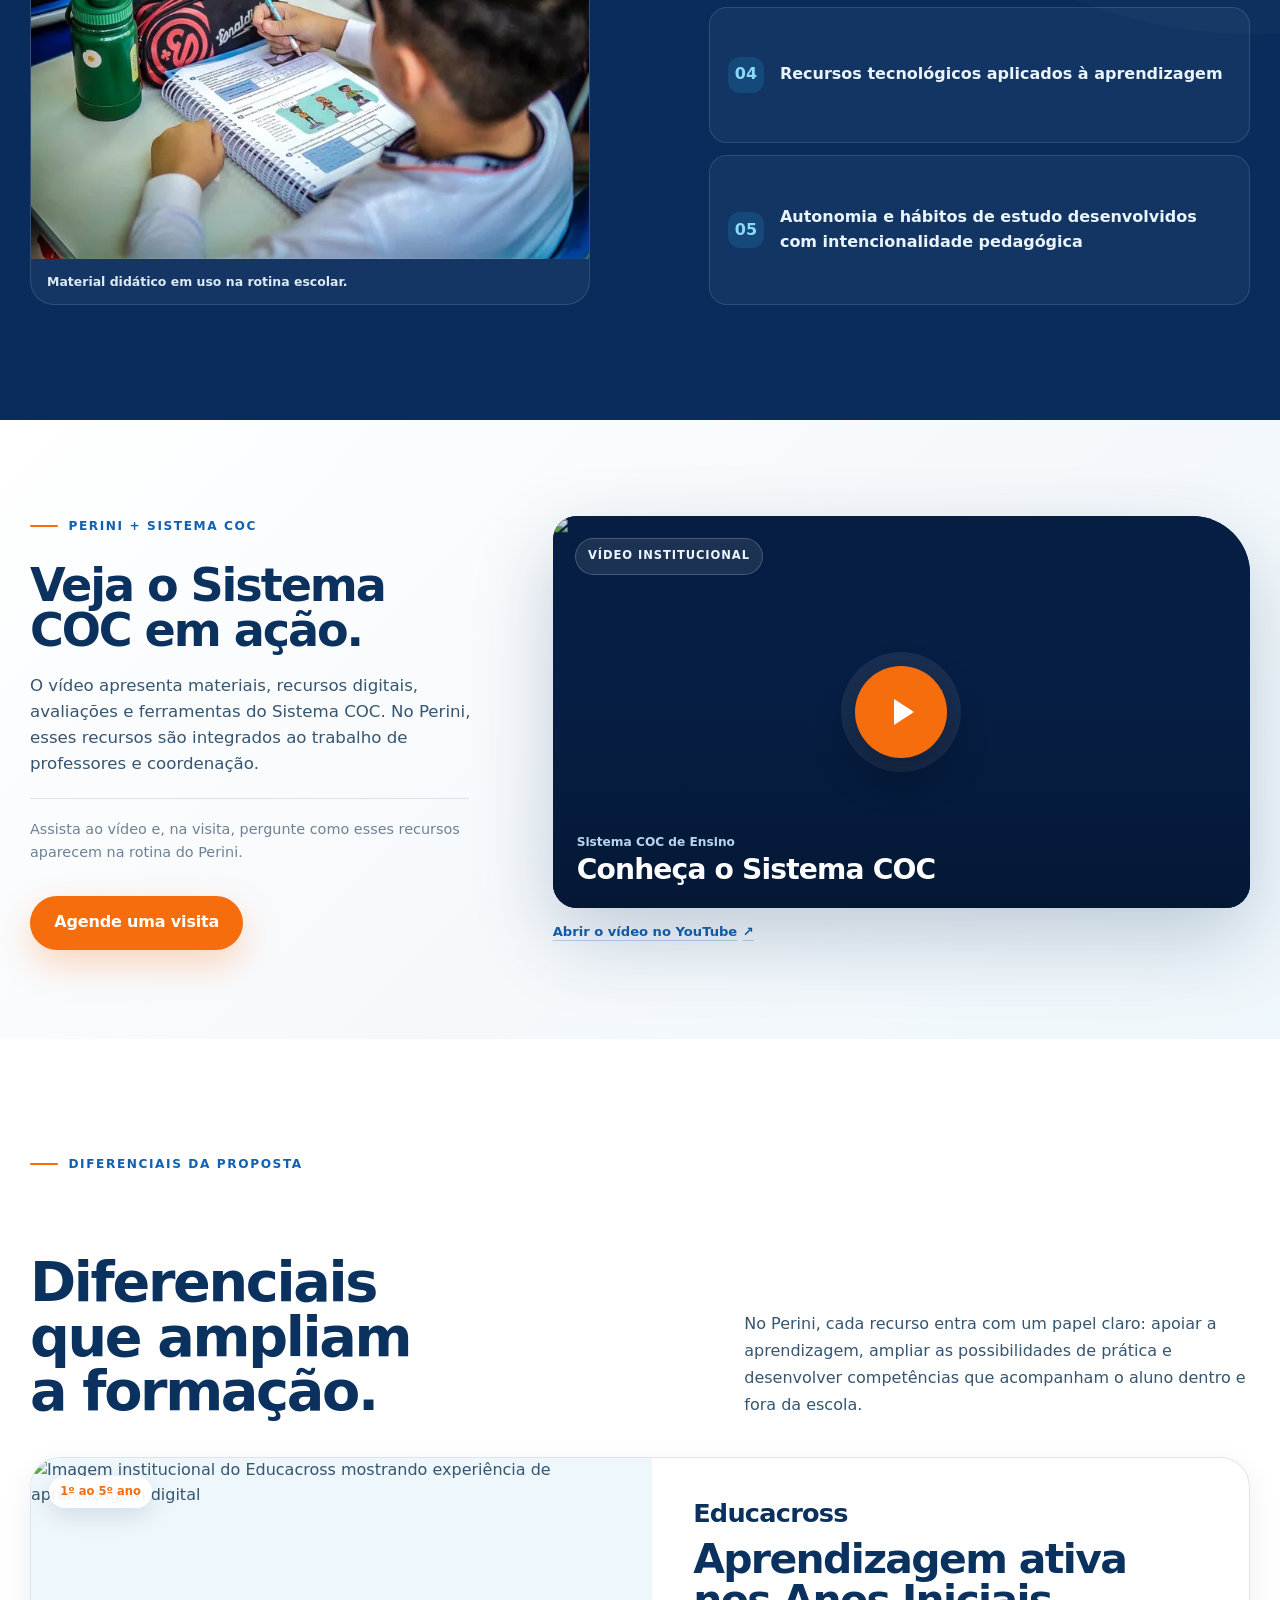
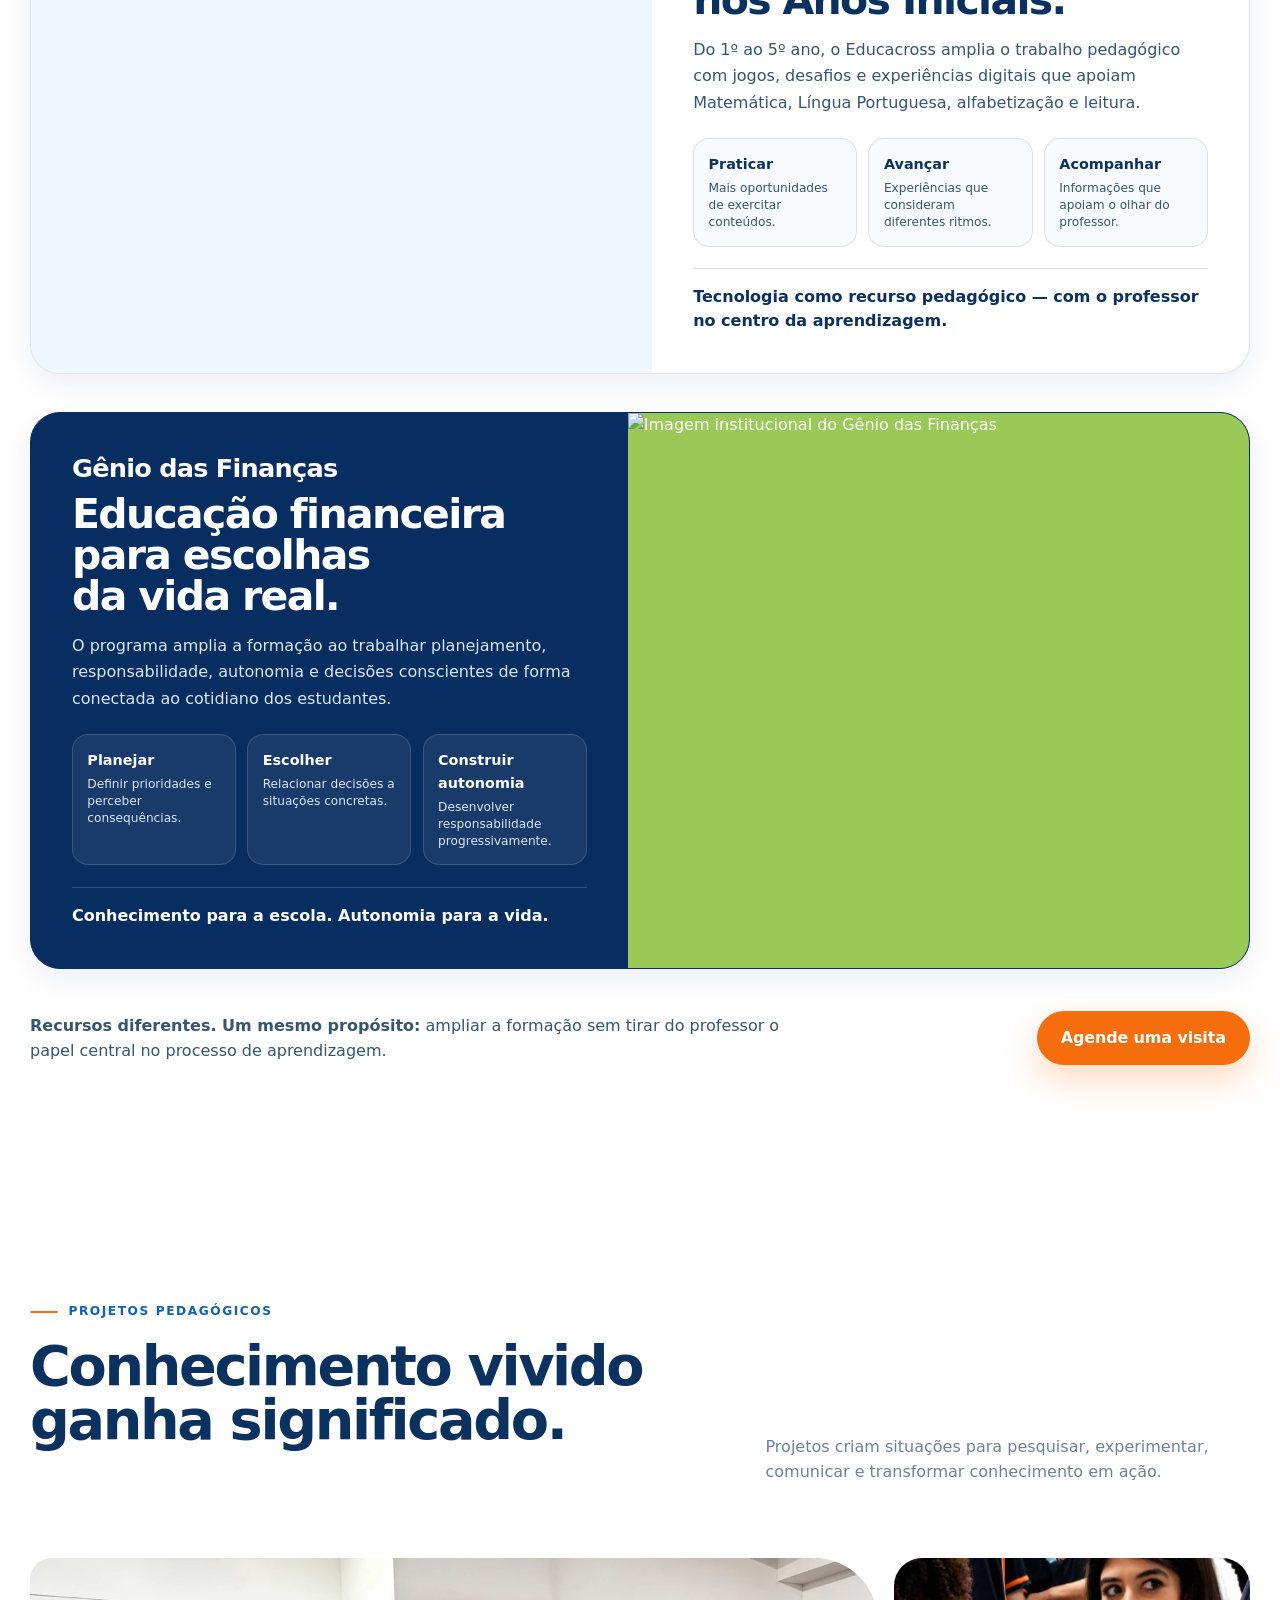
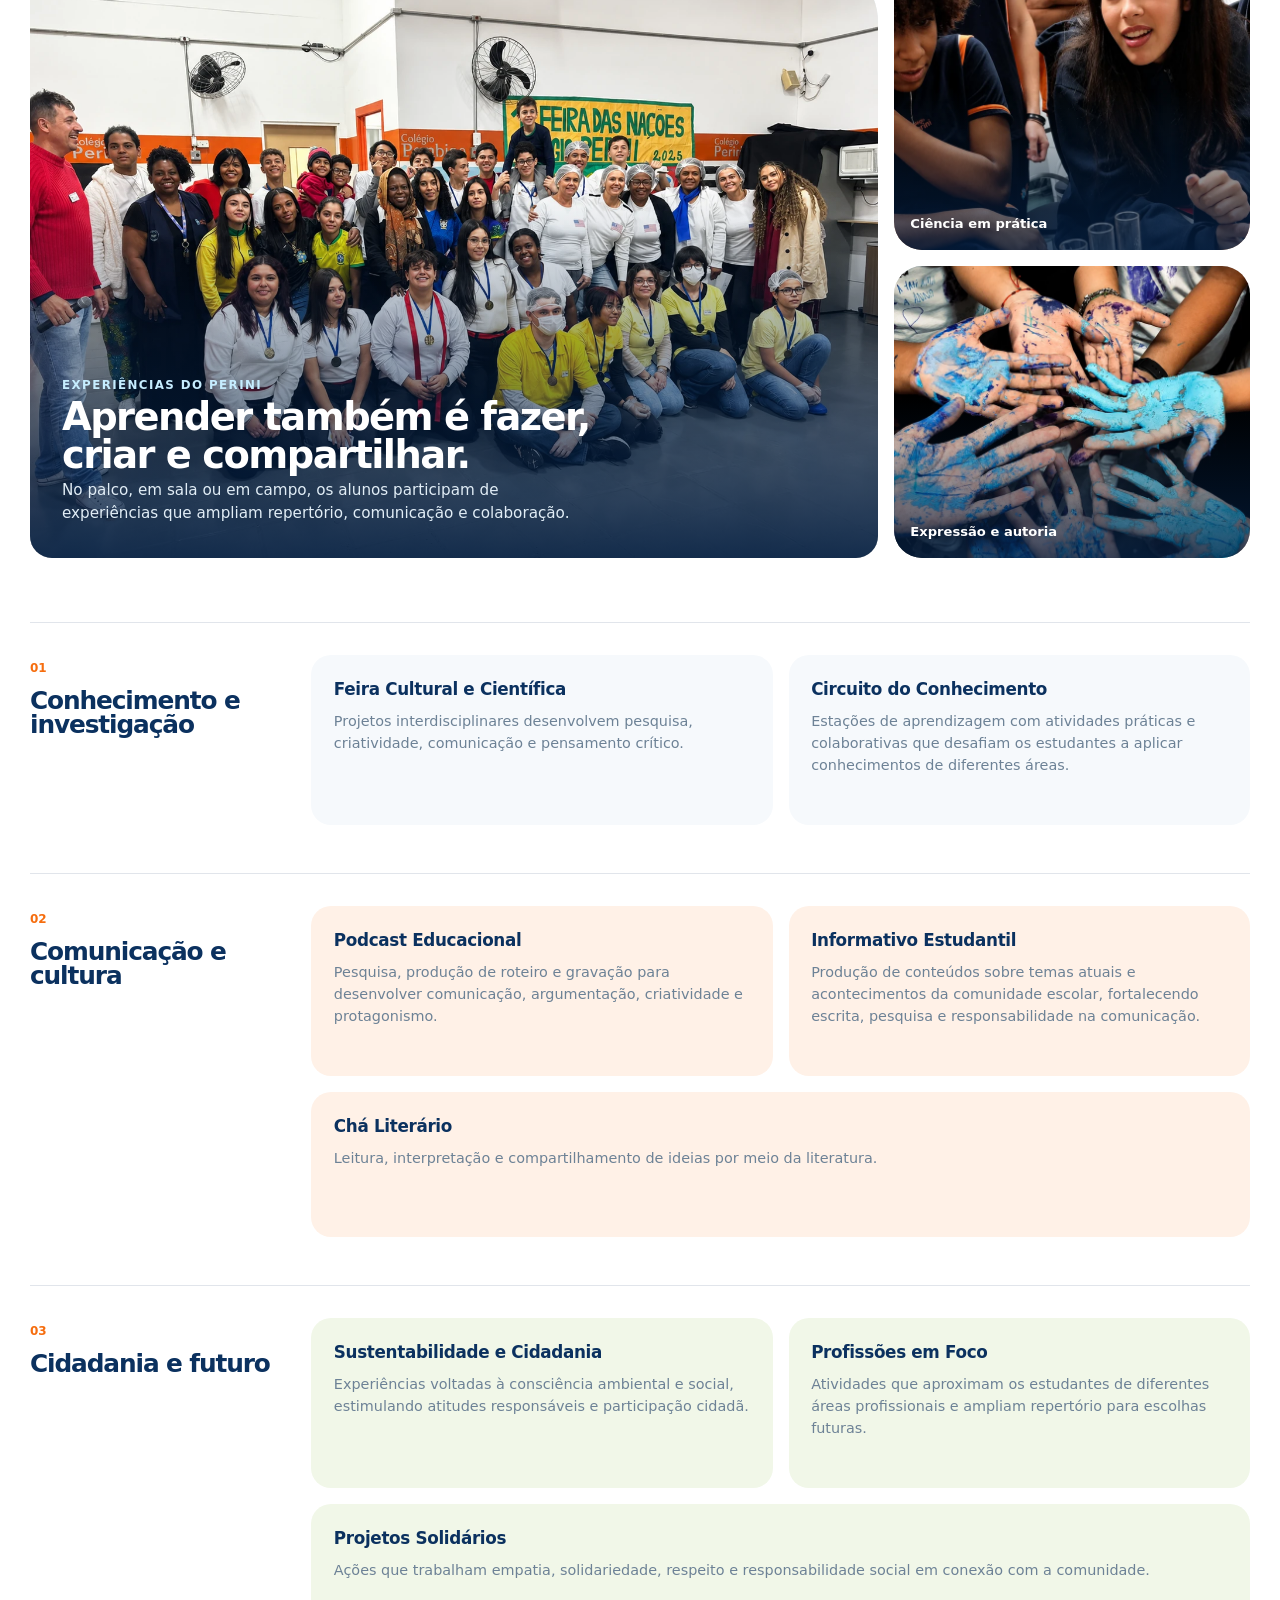
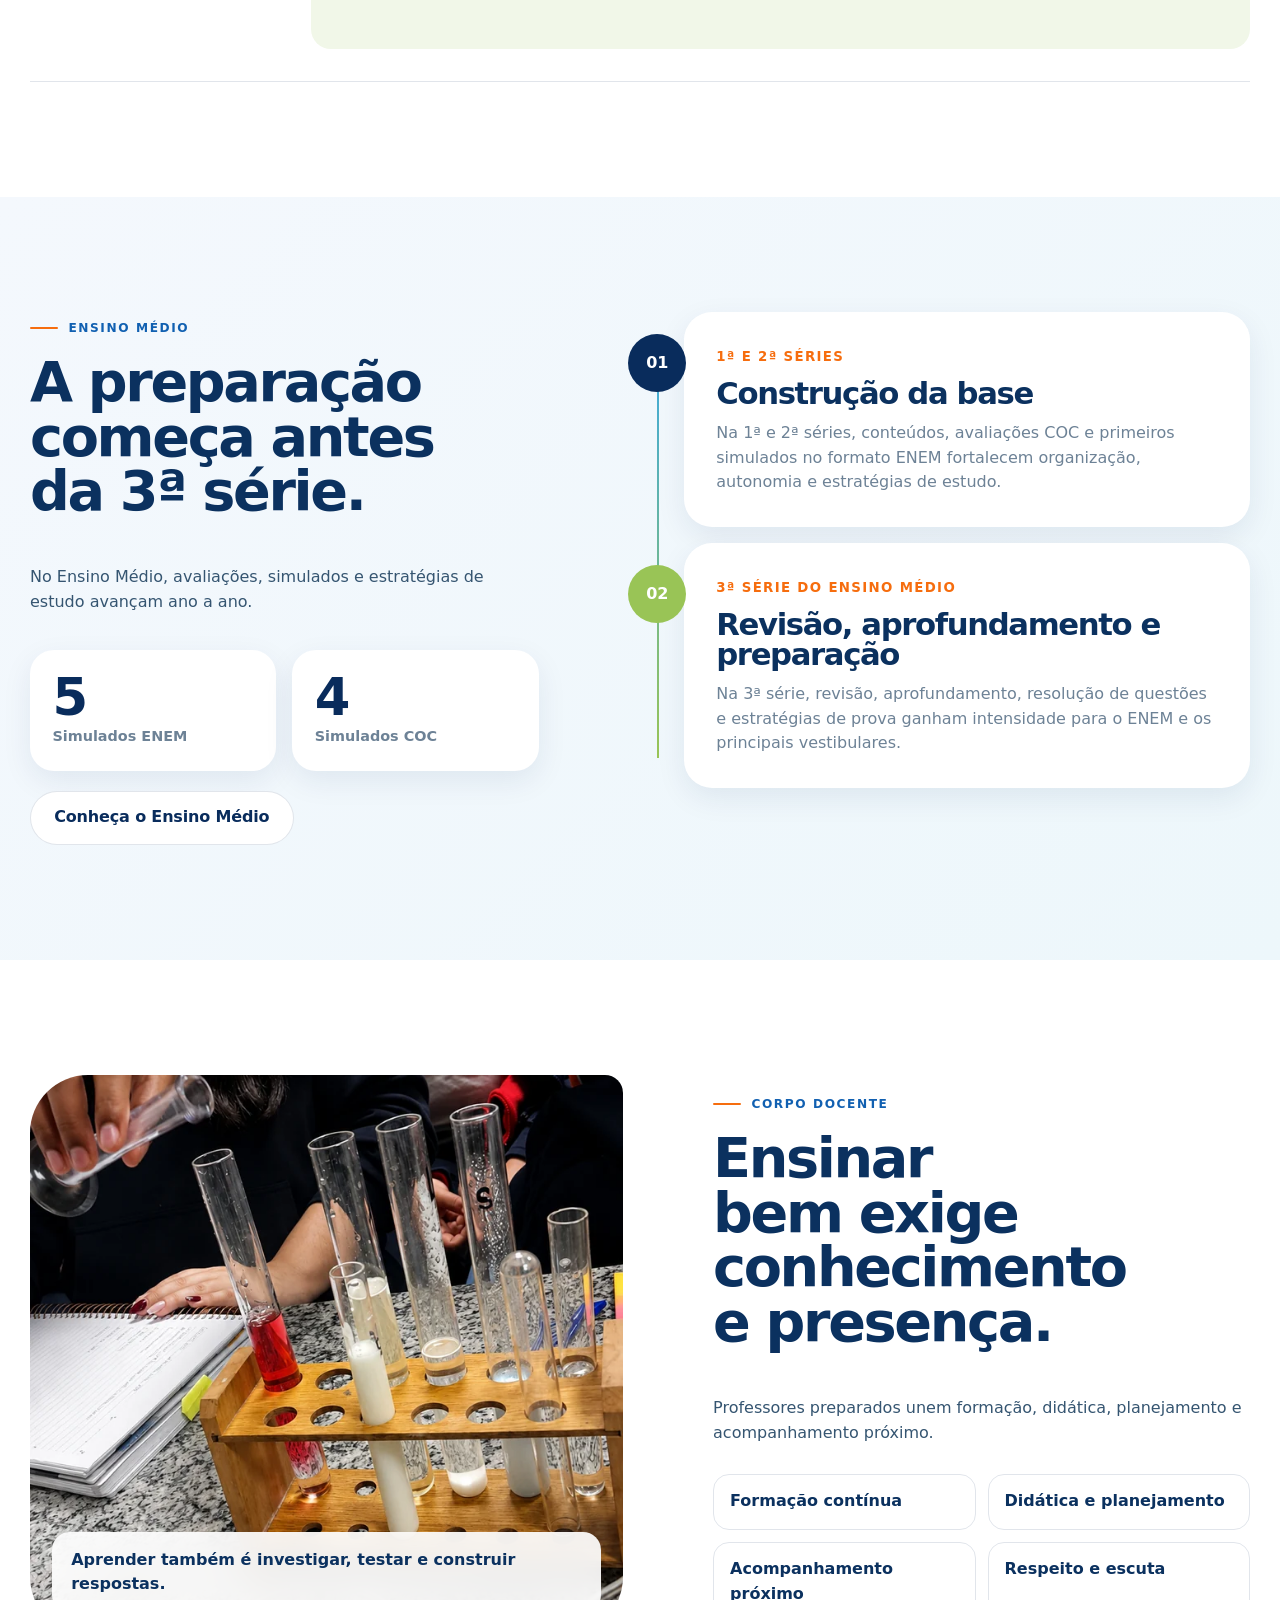
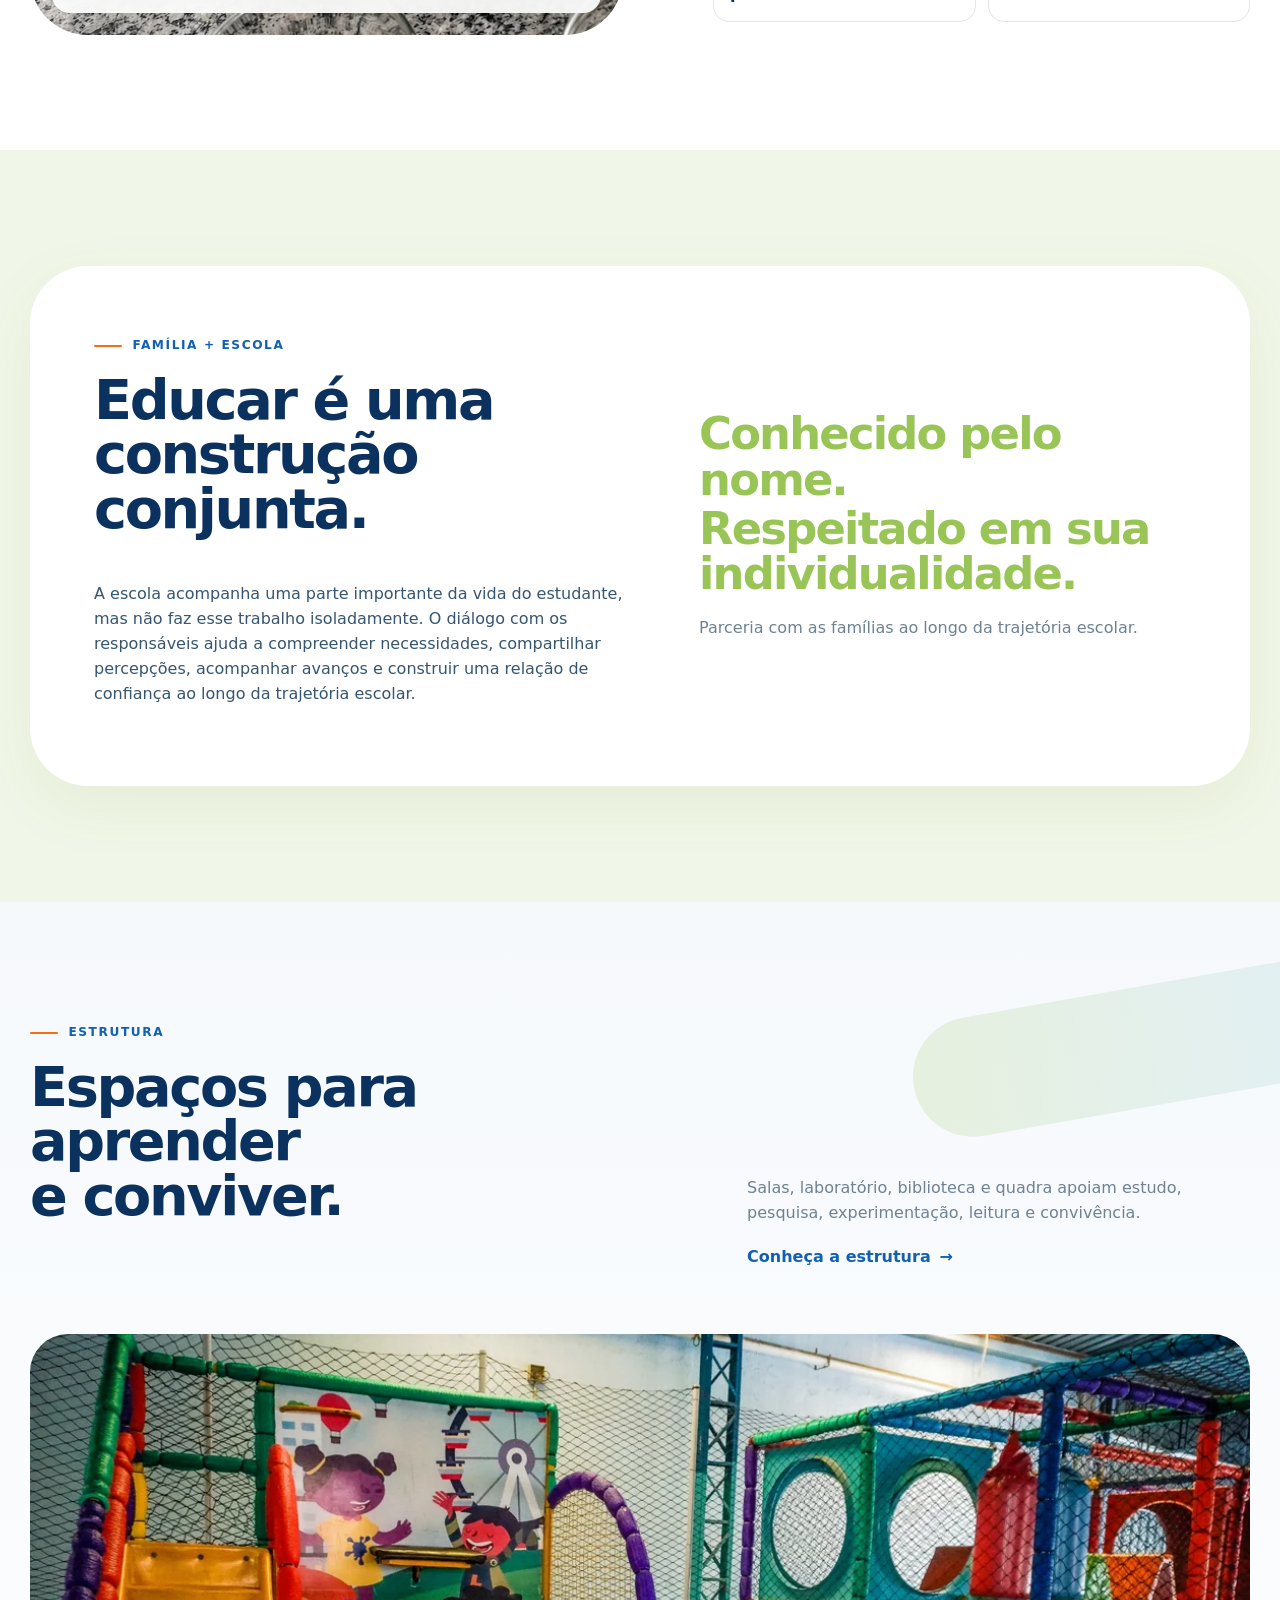
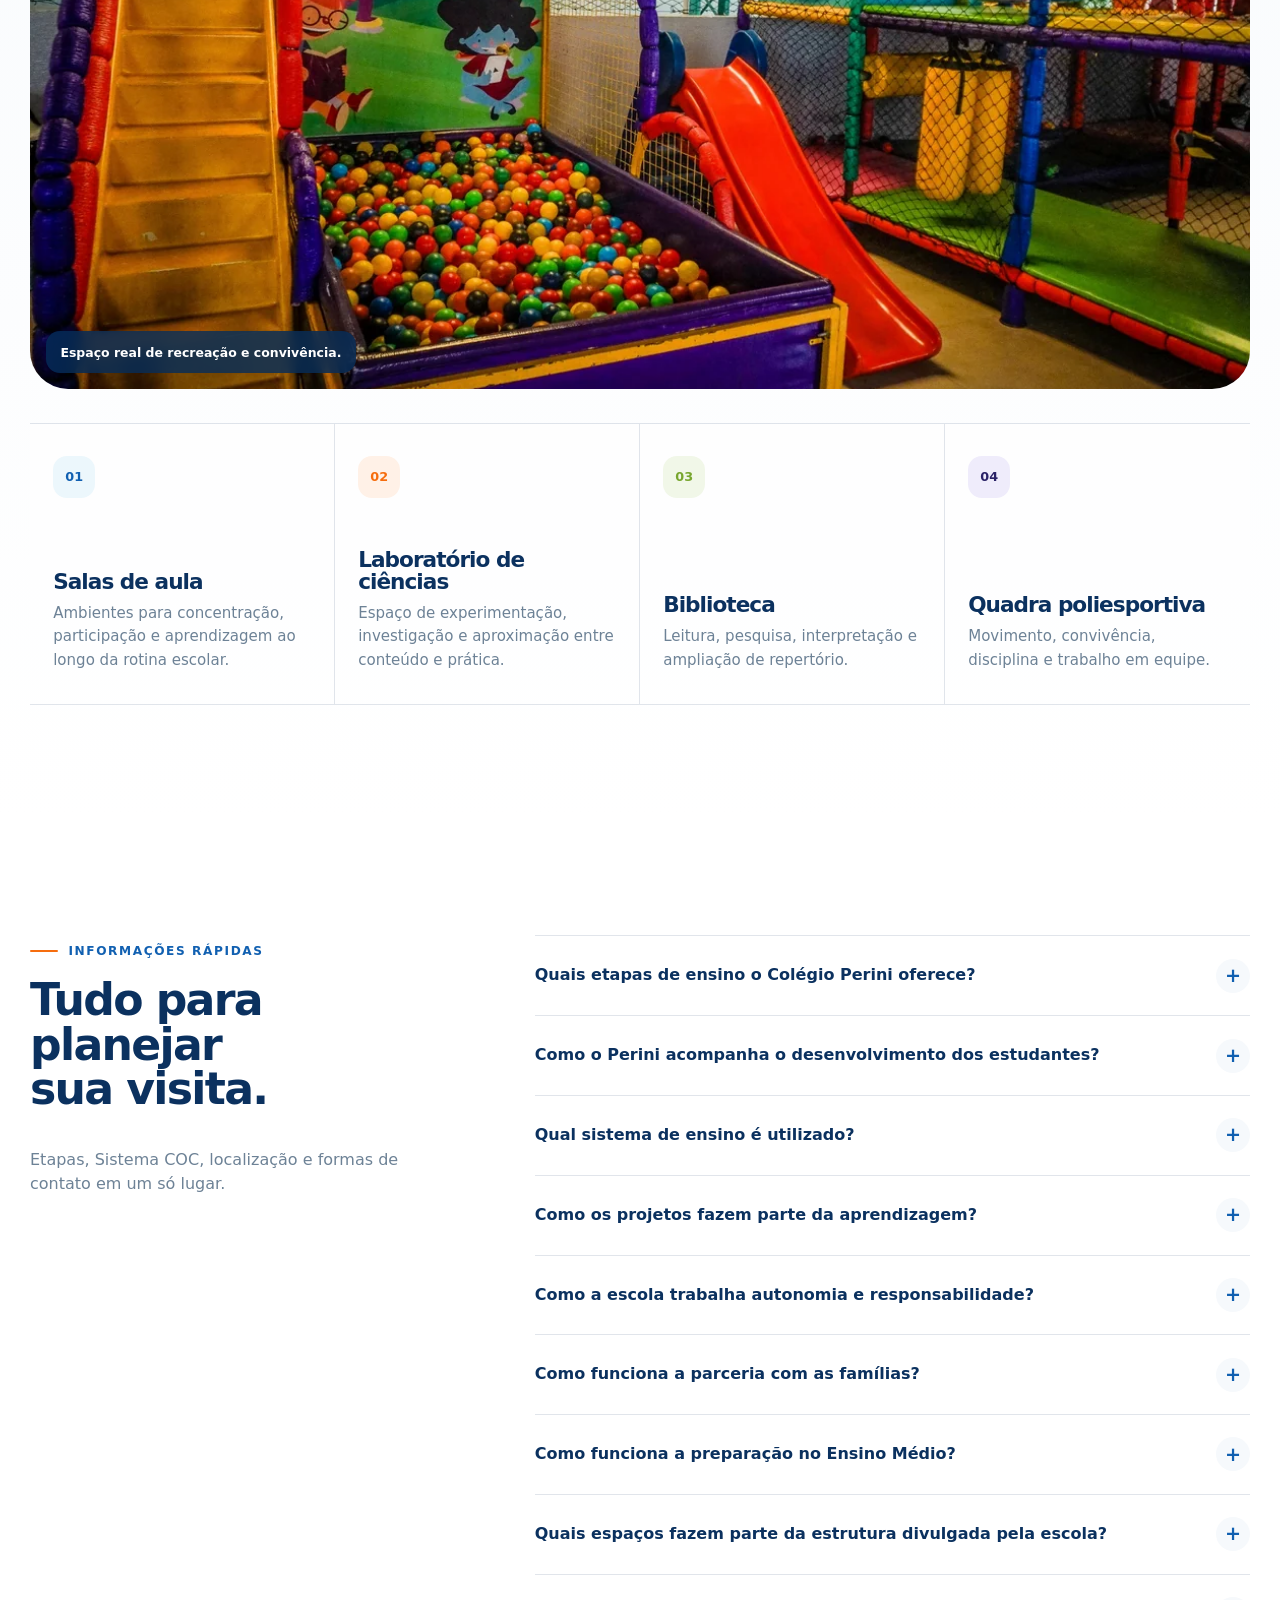
==== commit 489e11ec: "Add files via upload" ====
--- a/index.html
+++ b/index.html
@@ -113,19 +113,19 @@
 <p data-copy="essence-text">O Perini nasceu da proximidade com seus alunos e cresceu junto com eles, preservando o olhar atento para cada estudante.</p>
 </div><div class="f1-acompanhamento-final" data-reveal="">
 <div class="f1-acompanhamento-copy">
-<span class="kicker">Acompanhamento que faz diferença</span>
-<h3>Cada aluno aprende com presença, atenção e continuidade.</h3>
-<p>No Fundamental I, a aprendizagem acontece com rotina bem construída, acompanhamento próximo e espaço para que cada criança avance com confiança.</p>
-<div aria-label="Pilares do acompanhamento no Fundamental I" class="f1-acompanhamento-pilares">
-<span><b>01</b><strong>Atenção ao processo</strong></span>
-<span><b>02</b><strong>Rotina que organiza</strong></span>
-<span><b>03</b><strong>Acompanhamento próximo</strong></span>
+<span class="kicker">Ferramentas para o desenvolvimento</span>
+<h3>Tecnologia que amplia pesquisa, criação e colaboração.</h3>
+<p>No Perini, os Chromebooks entram com propósito pedagógico: apoiar a pesquisa, a produção de trabalhos, a colaboração em equipe e o desenvolvimento da autonomia digital dos estudantes.</p>
+<div aria-label="Pilares da tecnologia na aprendizagem" class="f1-acompanhamento-pilares">
+<span><b>01</b><strong>Pesquisar com autonomia</strong></span>
+<span><b>02</b><strong>Criar com repertório</strong></span>
+<span><b>03</b><strong>Colaborar com propósito</strong></span>
 </div>
 </div>
 <figure class="f1-acompanhamento-foto">
 <picture>
-<source media="(max-width:720px)" srcset="assets/real-final/aluna-estudando-720.webp"/>
-<img alt="Estudante do Colégio Perini realizando atividade em sala de aula" decoding="async" height="750" loading="lazy" sizes="(max-width:1080px) 92vw, 48vw" src="assets/real-final/aluna-estudando-1200.webp" srcset="assets/real-final/aluna-estudando-720.webp 720w, assets/real-final/aluna-estudando-1200.webp 1200w" width="1200"/>
+<source media="(max-width:720px)" srcset="assets/real-final/tecnologia-desenvolvimento-720.webp"/>
+<img alt="Estudantes do Colégio Perini utilizando Chromebook em atividade colaborativa de aprendizagem" decoding="async" height="750" loading="lazy" sizes="(max-width:1080px) 92vw, 48vw" src="assets/real-final/tecnologia-desenvolvimento-1200.webp" srcset="assets/real-final/tecnologia-desenvolvimento-720.webp 720w, assets/real-final/tecnologia-desenvolvimento-1200.webp 1200w" width="1200"/>
 </picture>
 </figure>
 </div>
--- a/css/final-homologacao.css
+++ b/css/final-homologacao.css
@@ -0,0 +1,153 @@
+/* =========================================================
+   COLÉGIO PERINI — HOMOLOGAÇÃO FINAL 2026
+   Escopo cirúrgico: home hero + acompanhamento, Projeto Ligas,
+   Vida Escolar e Contato/Mascote. Sem alterações globais de JS.
+   ========================================================= */
+
+/* 1) HOME — proteção contra clipping em viewports intermediários */
+.home-final-hero .hero-layout,
+.home-final-hero .hero-copy,
+.home-final-hero .hero-visual{min-width:0}
+.home-final-hero .hero-copy{width:100%}
+.home-final-hero .hero-title{font-size:clamp(4rem,5vw,6rem);line-height:.92;letter-spacing:-.06em;max-width:100%;overflow:visible}
+.home-final-hero .hero-title span{max-width:100%;white-space:nowrap}
+.home-final-hero .hero-intro{max-width:34rem}
+
+@media(max-width:1320px){
+  .home-final-hero .hero-layout{grid-template-columns:minmax(0,.9fr) minmax(470px,1.1fr);gap:clamp(1.75rem,3.2vw,3rem)}
+  .home-final-hero .hero-title{font-size:clamp(3.7rem,5vw,4.85rem)}
+  .home-final-hero .hero-trust{gap:.75rem}
+}
+@media(max-width:1160px){
+  .home-final-hero{padding-top:118px}
+  .home-final-hero .hero-layout{grid-template-columns:1fr;gap:2.4rem}
+  .home-final-hero .hero-copy{max-width:820px}
+  .home-final-hero .hero-title{font-size:clamp(4rem,8.4vw,5.8rem);max-width:8.6ch}
+  .home-final-hero .hero-title span{white-space:normal}
+  .home-final-hero .hero-visual{max-width:920px;width:100%}
+}
+@media(max-width:720px){
+  .home-final-hero .hero-title{font-size:clamp(3rem,13.2vw,4.25rem);line-height:.94;max-width:8.4ch}
+  .home-final-hero .hero-title span{white-space:normal}
+}
+@media(max-width:390px){
+  .home-final-hero .hero-title{font-size:clamp(2.75rem,13vw,3.2rem);letter-spacing:-.055em}
+}
+
+/* 2) HOME — bloco de acompanhamento reconstruído */
+.f1-acompanhamento-final{display:grid;grid-template-columns:minmax(0,.88fr) minmax(440px,1.12fr);gap:clamp(2rem,5vw,5rem);align-items:center;margin:clamp(2.4rem,5vw,4.5rem) 0 0;padding:clamp(1.2rem,2.2vw,1.8rem);border:1px solid rgba(11,78,144,.1);border-radius:32px;background:linear-gradient(135deg,#f8fbfe 0%,#fff 56%,#f4f9fc 100%);box-shadow:0 18px 60px rgba(5,46,97,.08)}
+.f1-acompanhamento-copy{padding:clamp(.35rem,1.5vw,1.2rem);min-width:0}
+.f1-acompanhamento-copy h3{font-size:clamp(2.05rem,3.2vw,3.35rem);line-height:1.02;letter-spacing:-.045em;max-width:13ch;margin:0 0 1.2rem;color:var(--blue-950);text-wrap:balance}
+.f1-acompanhamento-copy>p{color:var(--muted);max-width:52ch;margin:0 0 1.55rem}
+.f1-acompanhamento-pilares{display:grid;gap:.15rem;border-top:1px solid var(--line);padding-top:.75rem}
+.f1-acompanhamento-pilares span{display:grid;grid-template-columns:34px 1fr;gap:.7rem;align-items:center;padding:.68rem 0;border-bottom:1px solid var(--line)}
+.f1-acompanhamento-pilares b{color:var(--orange);font-size:.7rem;letter-spacing:.08em}
+.f1-acompanhamento-pilares strong{color:var(--ink);font-size:.9rem}
+.f1-acompanhamento-foto{margin:0;overflow:hidden;border-radius:20px 52px 52px 20px;min-width:0;box-shadow:0 18px 50px rgba(5,46,97,.12)}
+.f1-acompanhamento-foto picture{display:block}
+.f1-acompanhamento-foto img{display:block;width:100%;height:auto;aspect-ratio:16/10;object-fit:cover;object-position:center center;background:#eef5fb}
+@media(max-width:1080px){
+  .f1-acompanhamento-final{grid-template-columns:1fr;gap:1.35rem}
+  .f1-acompanhamento-copy h3{max-width:16ch}
+  .f1-acompanhamento-foto{border-radius:18px 42px 42px 18px}
+  .f1-acompanhamento-foto img{aspect-ratio:16/9}
+}
+@media(max-width:720px){
+  .f1-acompanhamento-final{padding:.75rem;border-radius:24px;gap:1rem}
+  .f1-acompanhamento-copy{padding:1rem .75rem .55rem}
+  .f1-acompanhamento-copy h3{font-size:clamp(1.9rem,8vw,2.5rem);max-width:15ch}
+  .f1-acompanhamento-foto{border-radius:16px 30px 30px 16px}
+  .f1-acompanhamento-foto img{aspect-ratio:4/3;object-position:center 42%}
+}
+
+/* 3) ENSINO MÉDIO — Projeto Ligas totalmente reconstruído */
+.ligas-final{position:relative;overflow:hidden;padding:clamp(5.8rem,9vw,9rem) 0;background:linear-gradient(145deg,#062f61 0%,#083d75 52%,#0b4e90 100%);color:#fff}
+.ligas-final:before{content:"";position:absolute;width:560px;height:560px;border-radius:50%;right:-230px;top:-250px;border:1px solid rgba(255,255,255,.1);box-shadow:0 0 0 80px rgba(255,255,255,.025),0 0 0 160px rgba(255,255,255,.018)}
+.ligas-final:after{content:"";position:absolute;left:0;bottom:0;width:42%;height:5px;background:linear-gradient(90deg,var(--orange),#ffb064,transparent)}
+.ligas-final-shell{position:relative;z-index:2}
+.ligas-final-hero{display:grid;grid-template-columns:minmax(0,.88fr) minmax(480px,1.12fr);gap:clamp(2.5rem,6vw,6rem);align-items:center}
+.ligas-final-copy{min-width:0}
+.ligas-final-copy .kicker{margin-bottom:1.25rem}
+.ligas-final-copy h2{font-size:clamp(3rem,4.8vw,5rem);line-height:.94;letter-spacing:-.05em;color:#fff;max-width:10ch;margin:0 0 1.5rem;text-wrap:balance}
+.ligas-final-copy h3{font-size:clamp(1.65rem,2.35vw,2.45rem);line-height:1.02;letter-spacing:-.035em;color:#fff;max-width:17ch;margin:0 0 1rem;text-wrap:balance}
+.ligas-final-copy p{color:#d7e8f7;max-width:52ch;margin:0;font-size:clamp(1rem,1.2vw,1.12rem)}
+.ligas-final-media{position:relative;margin:0;min-width:0;aspect-ratio:16/10;border-radius:24px 70px 24px 24px;overflow:hidden;background:#041f42;box-shadow:0 28px 75px rgba(0,0,0,.28)}
+.ligas-final-media img{display:block;width:100%;height:100%;object-fit:cover;object-position:center 55%}
+.ligas-final-media:after{content:"";position:absolute;inset:42% 0 0;background:linear-gradient(transparent,rgba(3,25,54,.88))}
+.ligas-final-media figcaption{position:absolute;z-index:2;left:1.45rem;right:1.45rem;bottom:1.35rem;display:grid;gap:.25rem;color:#fff}
+.ligas-final-media figcaption strong{font-size:clamp(1.15rem,1.6vw,1.45rem)}
+.ligas-final-media figcaption span{font-size:.84rem;color:#d6e9f8;max-width:44ch}
+.ligas-final-areas{display:grid;grid-template-columns:repeat(12,minmax(0,1fr));gap:1rem;margin-top:clamp(2.5rem,5vw,4.8rem)}
+.ligas-final-areas article{grid-column:span 4;display:grid;grid-template-columns:42px 1fr;gap:1rem;align-items:start;min-height:190px;padding:1.45rem;border:1px solid rgba(255,255,255,.12);border-radius:22px;background:linear-gradient(145deg,rgba(255,255,255,.095),rgba(255,255,255,.045));box-shadow:inset 0 1px 0 rgba(255,255,255,.08)}
+.ligas-final-areas article:nth-child(4),.ligas-final-areas article:nth-child(5){grid-column:span 6}
+.ligas-final-areas article>span{display:flex;align-items:center;justify-content:center;width:42px;height:42px;border-radius:50%;background:var(--orange);color:#fff;font-size:.7rem;font-weight:900;letter-spacing:.07em}
+.ligas-final-areas h3{font-size:clamp(1.15rem,1.55vw,1.45rem);line-height:1.06;letter-spacing:-.025em;color:#fff;margin:0 0 .55rem}
+.ligas-final-areas p{font-size:.9rem;color:#cfe3f4;margin:0;line-height:1.5}
+.ligas-final-outcomes{display:grid;grid-template-columns:minmax(220px,.65fr) 1.35fr;gap:2rem;align-items:center;margin-top:1rem;padding:1.35rem 1.5rem;border-radius:22px;background:#fff;color:var(--blue-950)}
+.ligas-final-outcomes>div{display:grid;gap:.15rem}
+.ligas-final-outcomes>div span{color:var(--orange);font-size:.7rem;font-weight:900;text-transform:uppercase;letter-spacing:.12em}
+.ligas-final-outcomes>div strong{font-size:1.15rem}
+.ligas-final-outcomes ul{display:grid;grid-template-columns:repeat(5,minmax(0,1fr));gap:.7rem;list-style:none;padding:0;margin:0}
+.ligas-final-outcomes li{position:relative;padding-left:1rem;font-size:.82rem;font-weight:800;line-height:1.25;color:var(--ink)}
+.ligas-final-outcomes li:before{content:"";position:absolute;left:0;top:.4em;width:6px;height:6px;border-radius:50%;background:var(--orange)}
+@media(max-width:1080px){
+  .ligas-final-hero{grid-template-columns:1fr;gap:2rem}
+  .ligas-final-copy h2{max-width:13ch}
+  .ligas-final-media{max-width:840px}
+  .ligas-final-areas article{grid-column:span 6}
+  .ligas-final-areas article:nth-child(5){grid-column:span 12}
+  .ligas-final-outcomes{grid-template-columns:1fr}
+  .ligas-final-outcomes ul{grid-template-columns:repeat(3,minmax(0,1fr))}
+}
+@media(max-width:720px){
+  .ligas-final{padding:4.8rem 0}
+  .ligas-final-copy h2{font-size:clamp(2.65rem,12vw,3.55rem);max-width:11ch}
+  .ligas-final-copy h3{font-size:clamp(1.55rem,7vw,2rem)}
+  .ligas-final-media{aspect-ratio:4/3;border-radius:18px 38px 18px 18px}
+  .ligas-final-areas{grid-template-columns:1fr;gap:.75rem;margin-top:2rem}
+  .ligas-final-areas article,.ligas-final-areas article:nth-child(4),.ligas-final-areas article:nth-child(5){grid-column:auto;min-height:0;padding:1.2rem}
+  .ligas-final-outcomes{padding:1.2rem}
+  .ligas-final-outcomes ul{grid-template-columns:1fr 1fr}
+}
+@media(max-width:420px){.ligas-final-outcomes ul{grid-template-columns:1fr}}
+
+/* 4) VIDA ESCOLAR — significado antes de descrição */
+.vida-escolar-editorial{background:linear-gradient(180deg,#fff 0%,#f8fbfe 100%)}
+.vida-escolar-editorial .section-head{padding-bottom:1.4rem;border-bottom:1px solid var(--line)}
+.vida-escolar-editorial .section-head h2{max-width:13ch}
+.vida-escolar-editorial .section-head>p{font-size:clamp(1.02rem,1.25vw,1.15rem);max-width:52ch}
+.vida-escolar-editorial .real-gallery-grid{gap:1.15rem}
+.vida-escolar-editorial .real-gallery-grid figure{box-shadow:0 18px 55px rgba(5,46,97,.1)}
+.vida-escolar-editorial .real-gallery-grid figcaption{font-size:clamp(.9rem,1vw,1rem);line-height:1.25;left:1.35rem;right:1.35rem;bottom:1.25rem}
+.vida-escolar-editorial .real-gallery-grid figure:after{inset:42% 0 0;background:linear-gradient(transparent,rgba(4,31,66,.9))}
+
+/* 5) CONTATO — mascote como anfitrião, sem infantilizar a página */
+.contact-page .visit-intro{max-width:500px}
+.contact-page .visit-intro h1{max-width:8ch}
+.contact-mascot{position:relative;display:grid;grid-template-columns:minmax(0,1fr) 180px;align-items:end;gap:.75rem;margin:1.6rem 0 1.4rem;padding:1.2rem 1.1rem 0 1.3rem;min-height:235px;border:1px solid rgba(11,78,144,.1);border-radius:24px 52px 24px 24px;background:radial-gradient(circle at 90% 15%,rgba(60,169,226,.2),transparent 42%),linear-gradient(135deg,#fff 0%,#f3f9fd 100%);overflow:hidden;box-shadow:0 18px 50px rgba(5,46,97,.08)}
+.contact-mascot:before{content:"";position:absolute;width:160px;height:160px;border-radius:50%;right:-55px;top:-55px;border:1px solid rgba(255,105,0,.35)}
+.contact-mascot-copy{position:relative;z-index:2;display:grid;gap:.4rem;align-self:center;padding-bottom:1.3rem}
+.contact-mascot-copy strong{font-size:clamp(1.35rem,2vw,1.7rem);line-height:1;color:var(--blue-950);max-width:10ch}
+.contact-mascot-copy span{font-size:.88rem;line-height:1.45;color:var(--muted);max-width:24ch}
+.contact-mascot img{position:relative;z-index:2;width:100%;height:auto;align-self:end;filter:drop-shadow(0 16px 22px rgba(5,46,97,.14))}
+@media(max-width:1080px){
+  .contact-page .visit-intro{max-width:760px}
+  .contact-mascot{grid-template-columns:minmax(0,1fr) 210px;max-width:680px}
+}
+@media(max-width:720px){
+  .contact-page .visit-intro h1{max-width:8ch}
+  .contact-mascot{grid-template-columns:1fr 135px;min-height:200px;padding:1rem 1rem 0;border-radius:20px 38px 20px 20px}
+  .contact-mascot-copy{padding-bottom:1rem}
+  .contact-mascot-copy strong{font-size:1.3rem}
+  .contact-mascot-copy span{font-size:.8rem}
+}
+@media(max-width:390px){
+  .contact-mascot{grid-template-columns:1fr 112px}
+}
+
+/* 6) segurança local contra overflow involuntário nos componentes desta rodada */
+.home-final-hero *,
+.f1-acompanhamento-final *,
+.ligas-final *,
+.vida-escolar-editorial *,
+.contact-mascot *{min-width:0}
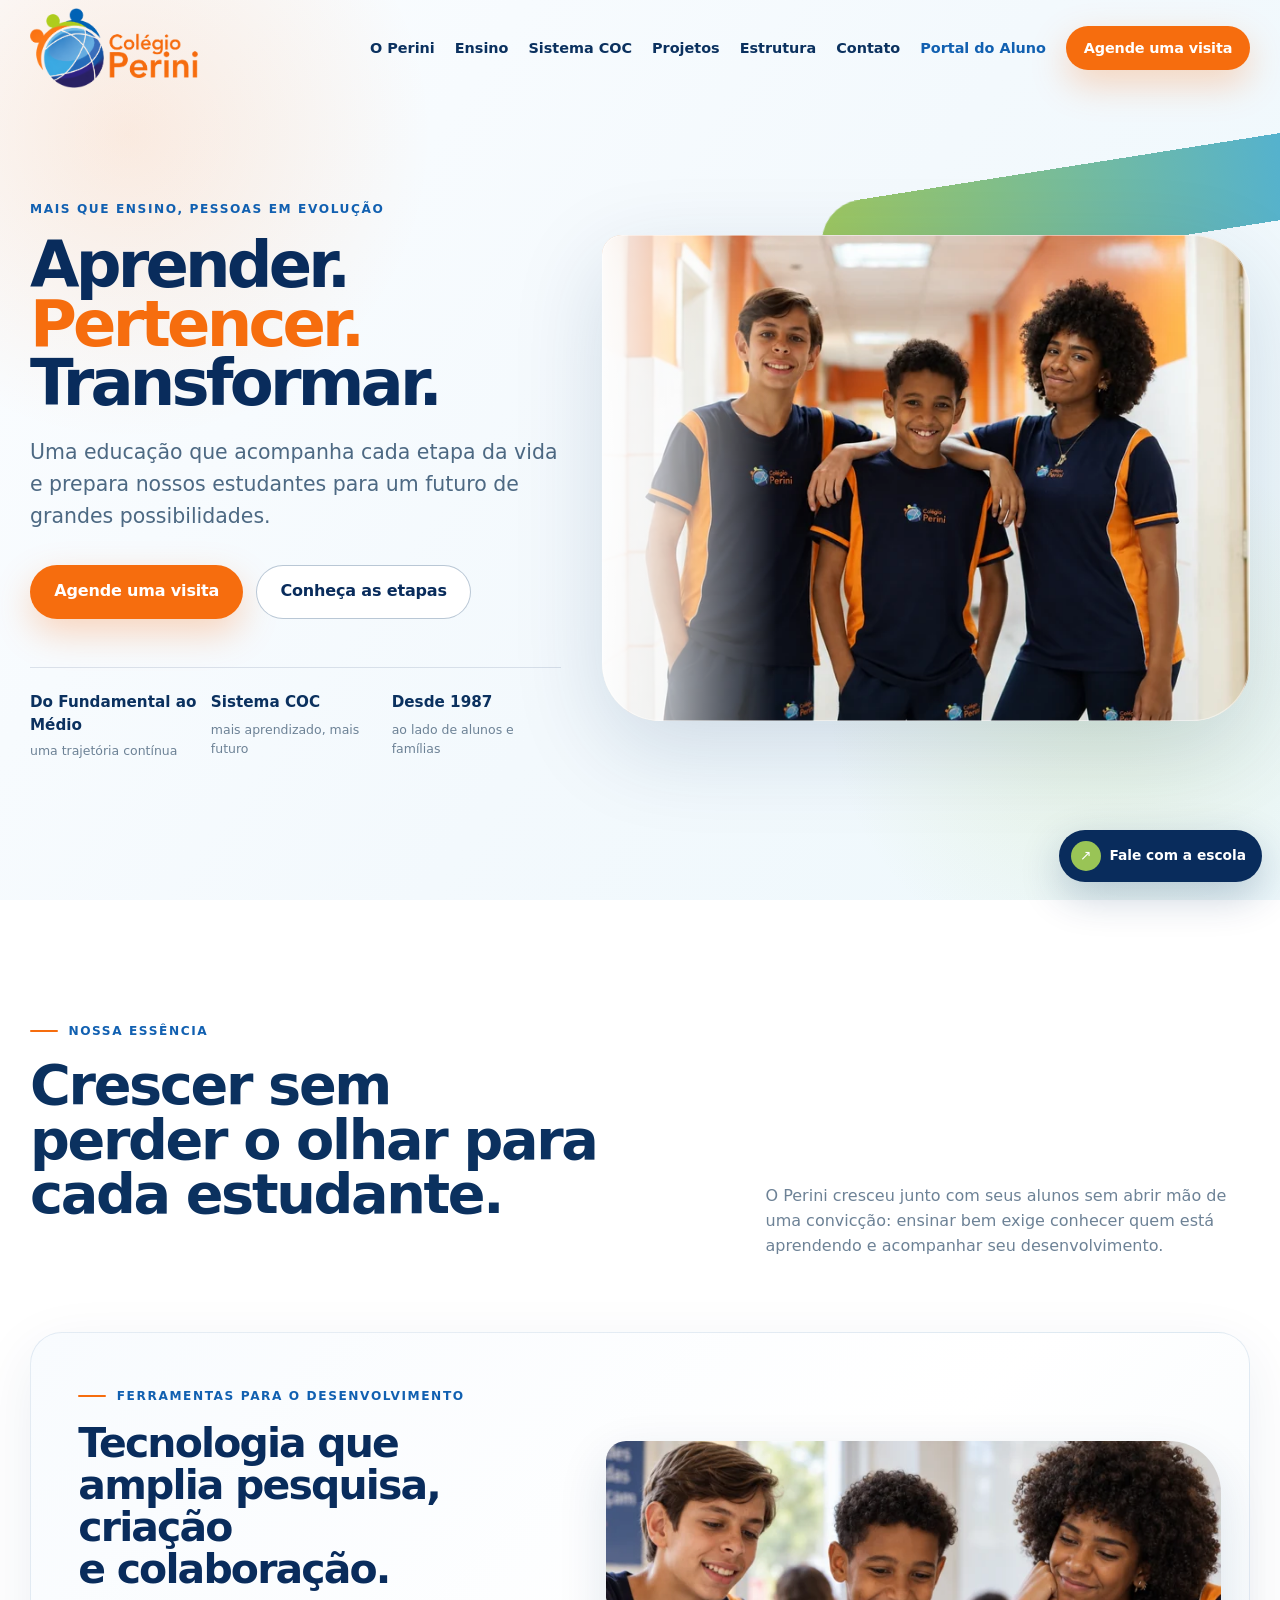
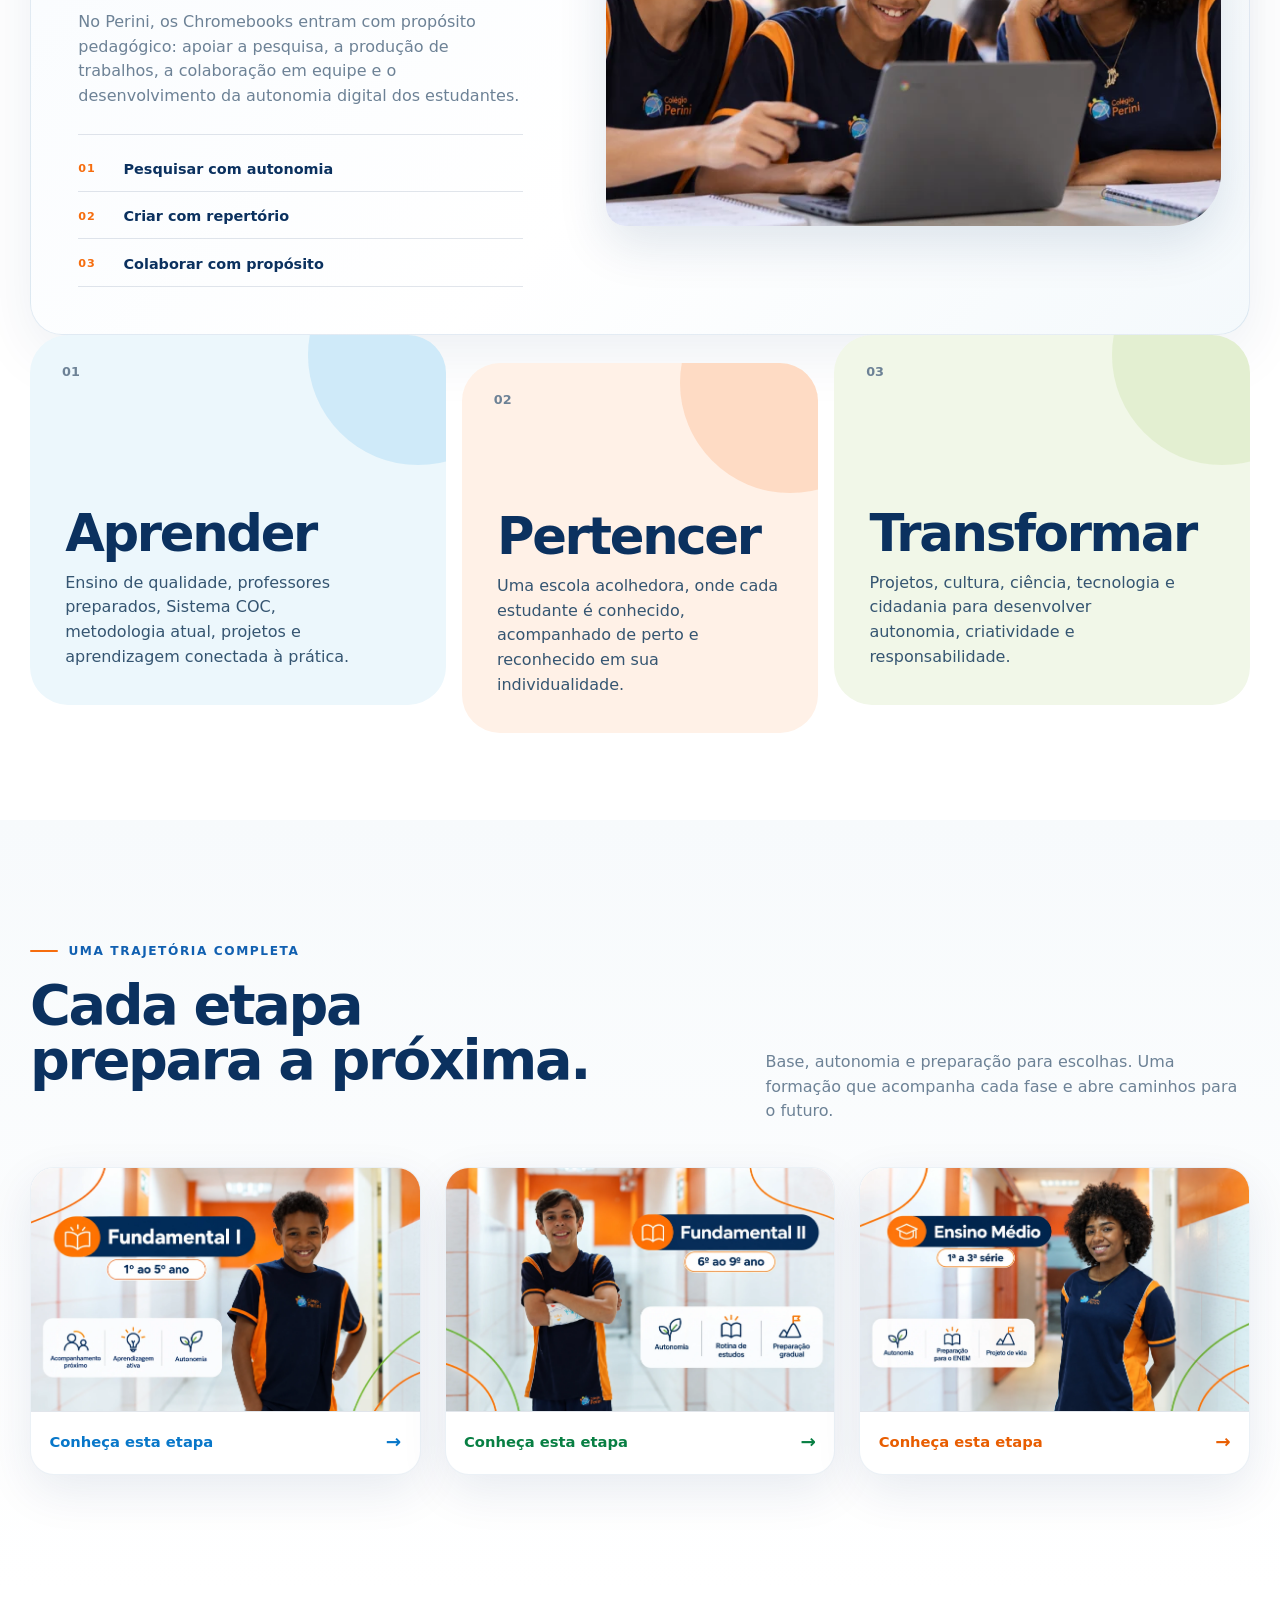
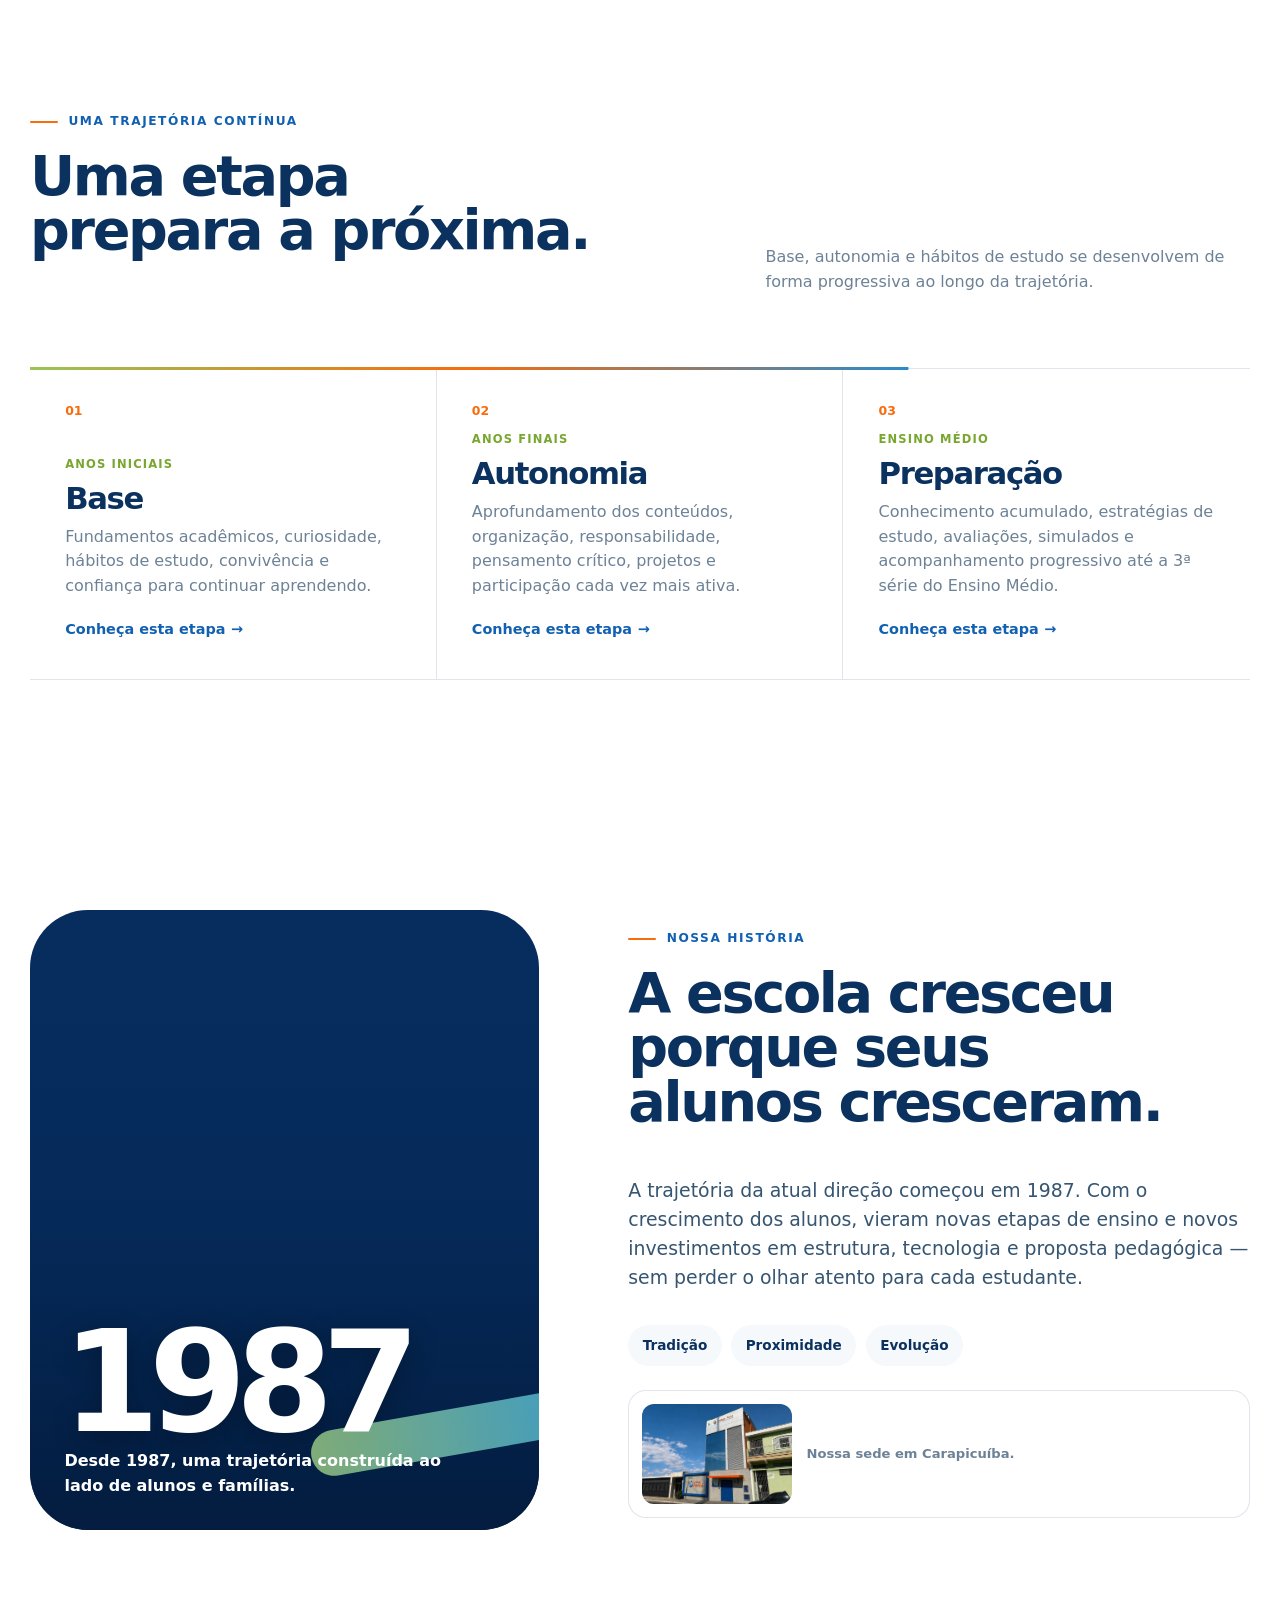
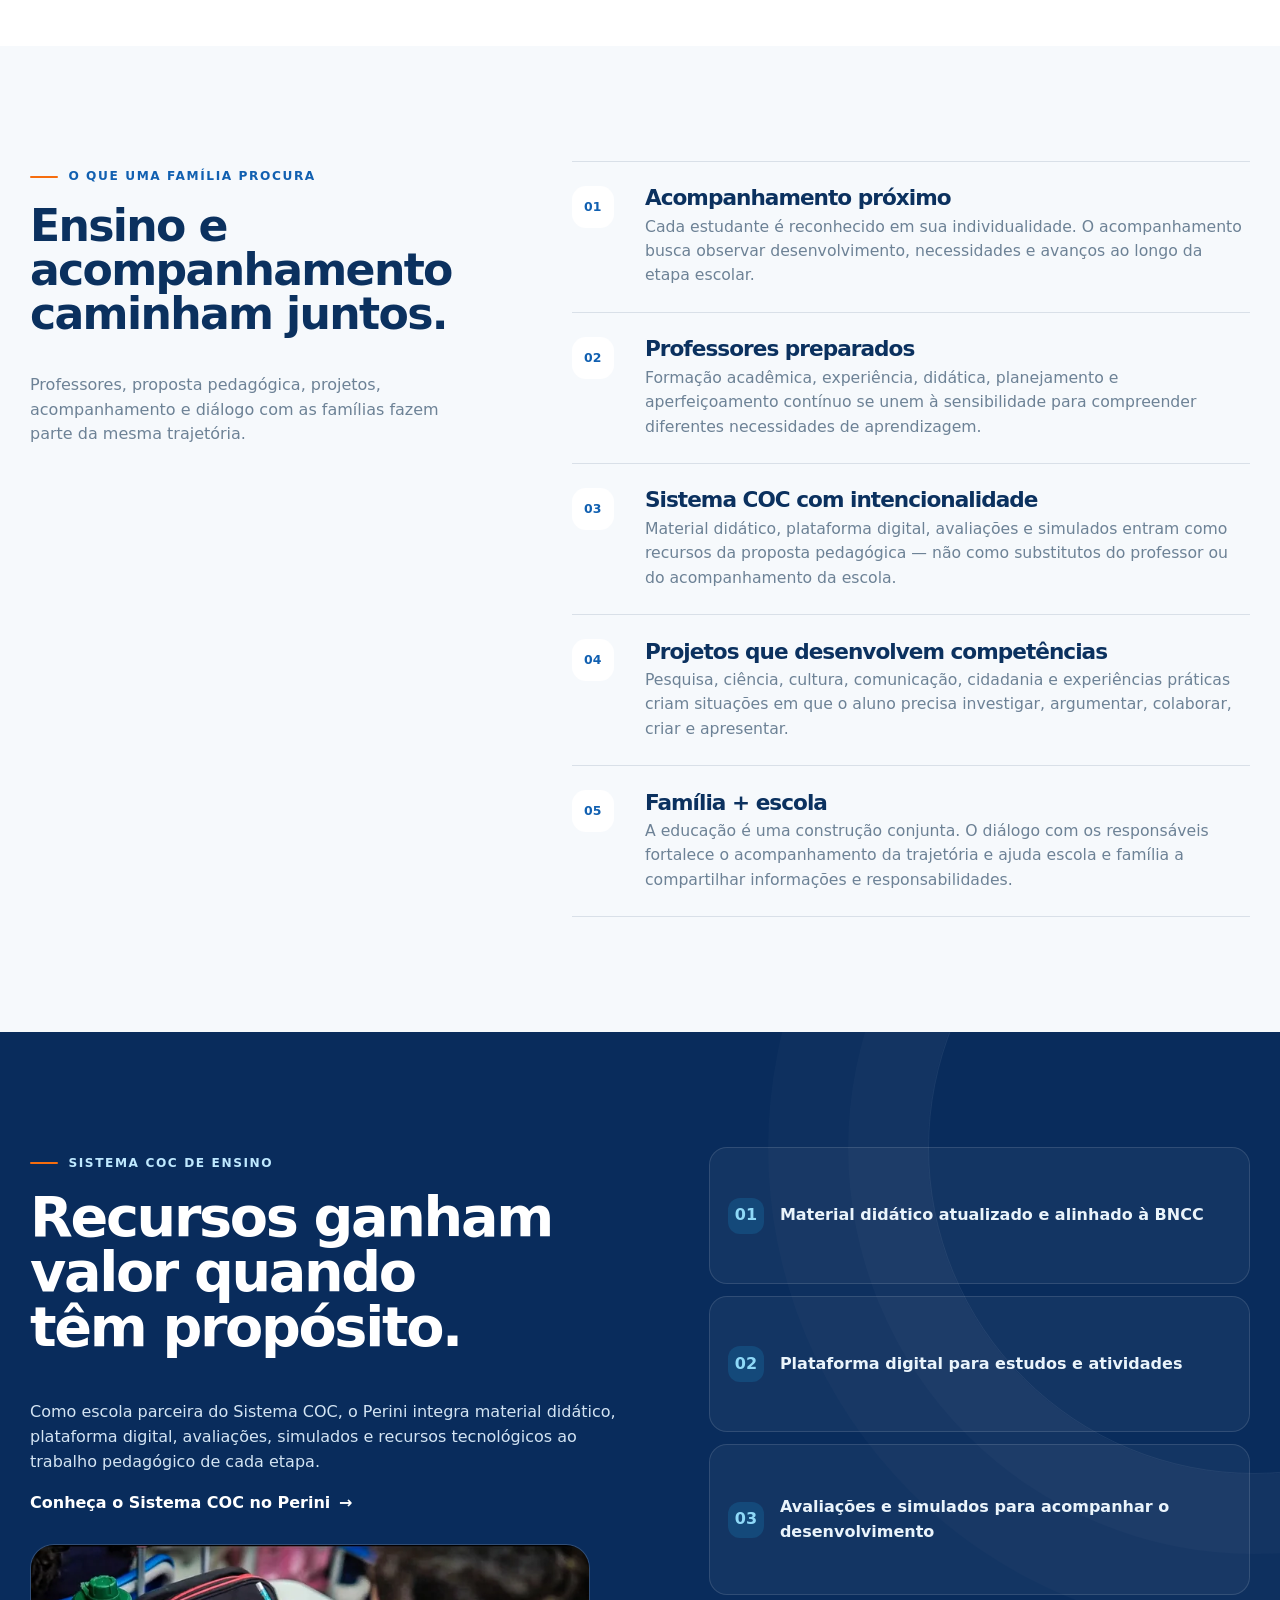
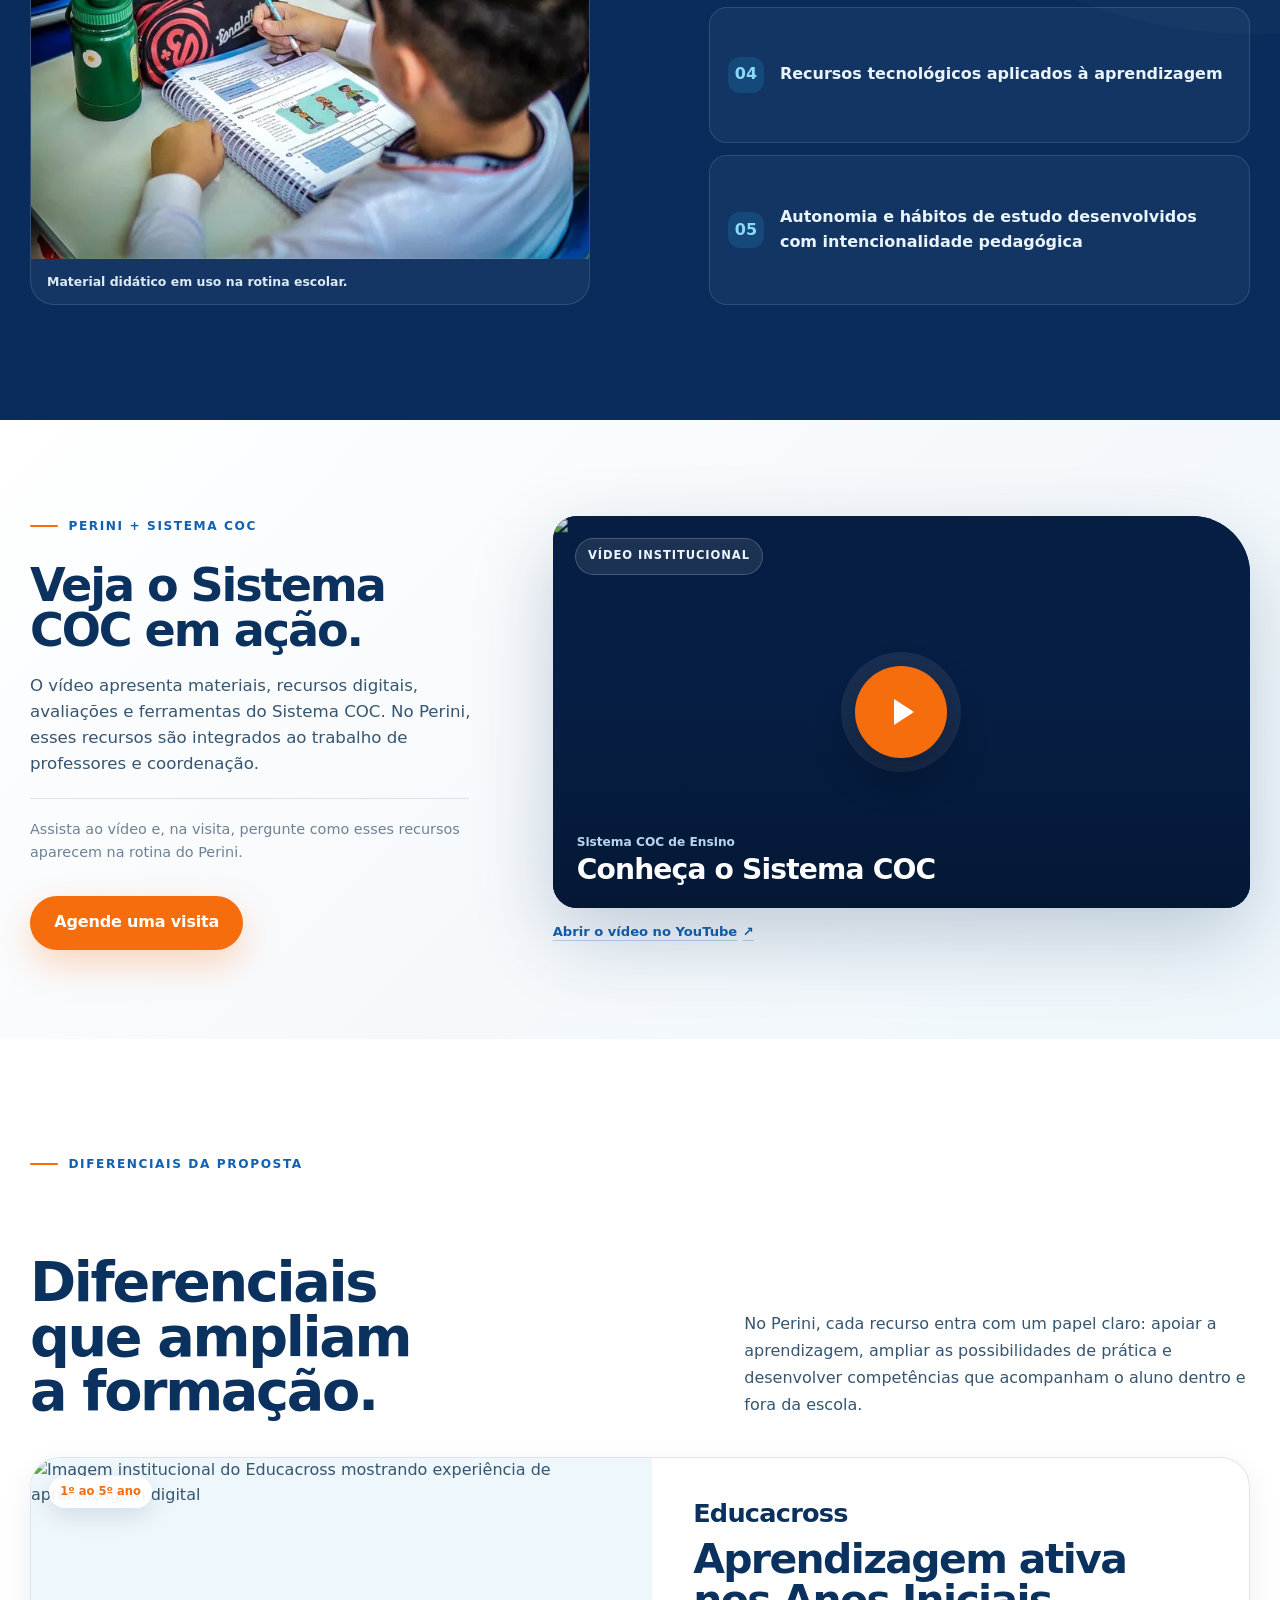
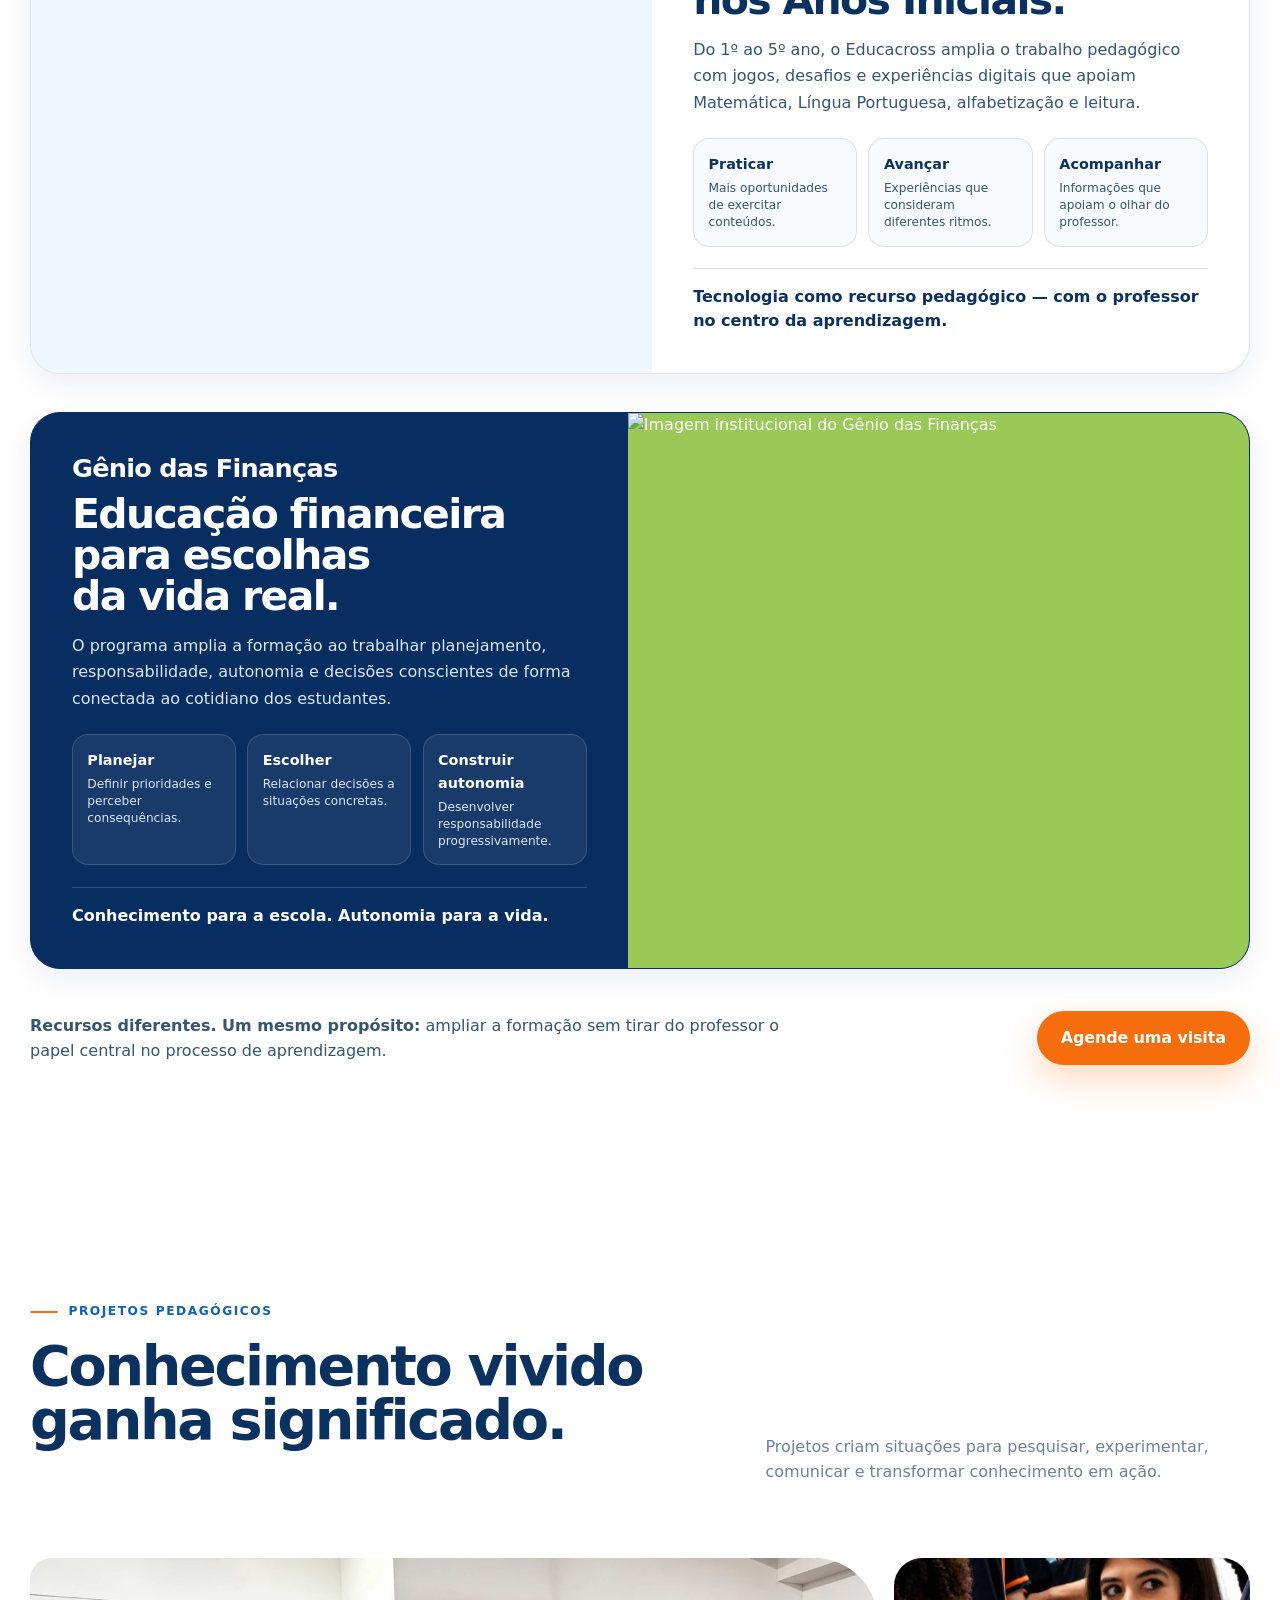
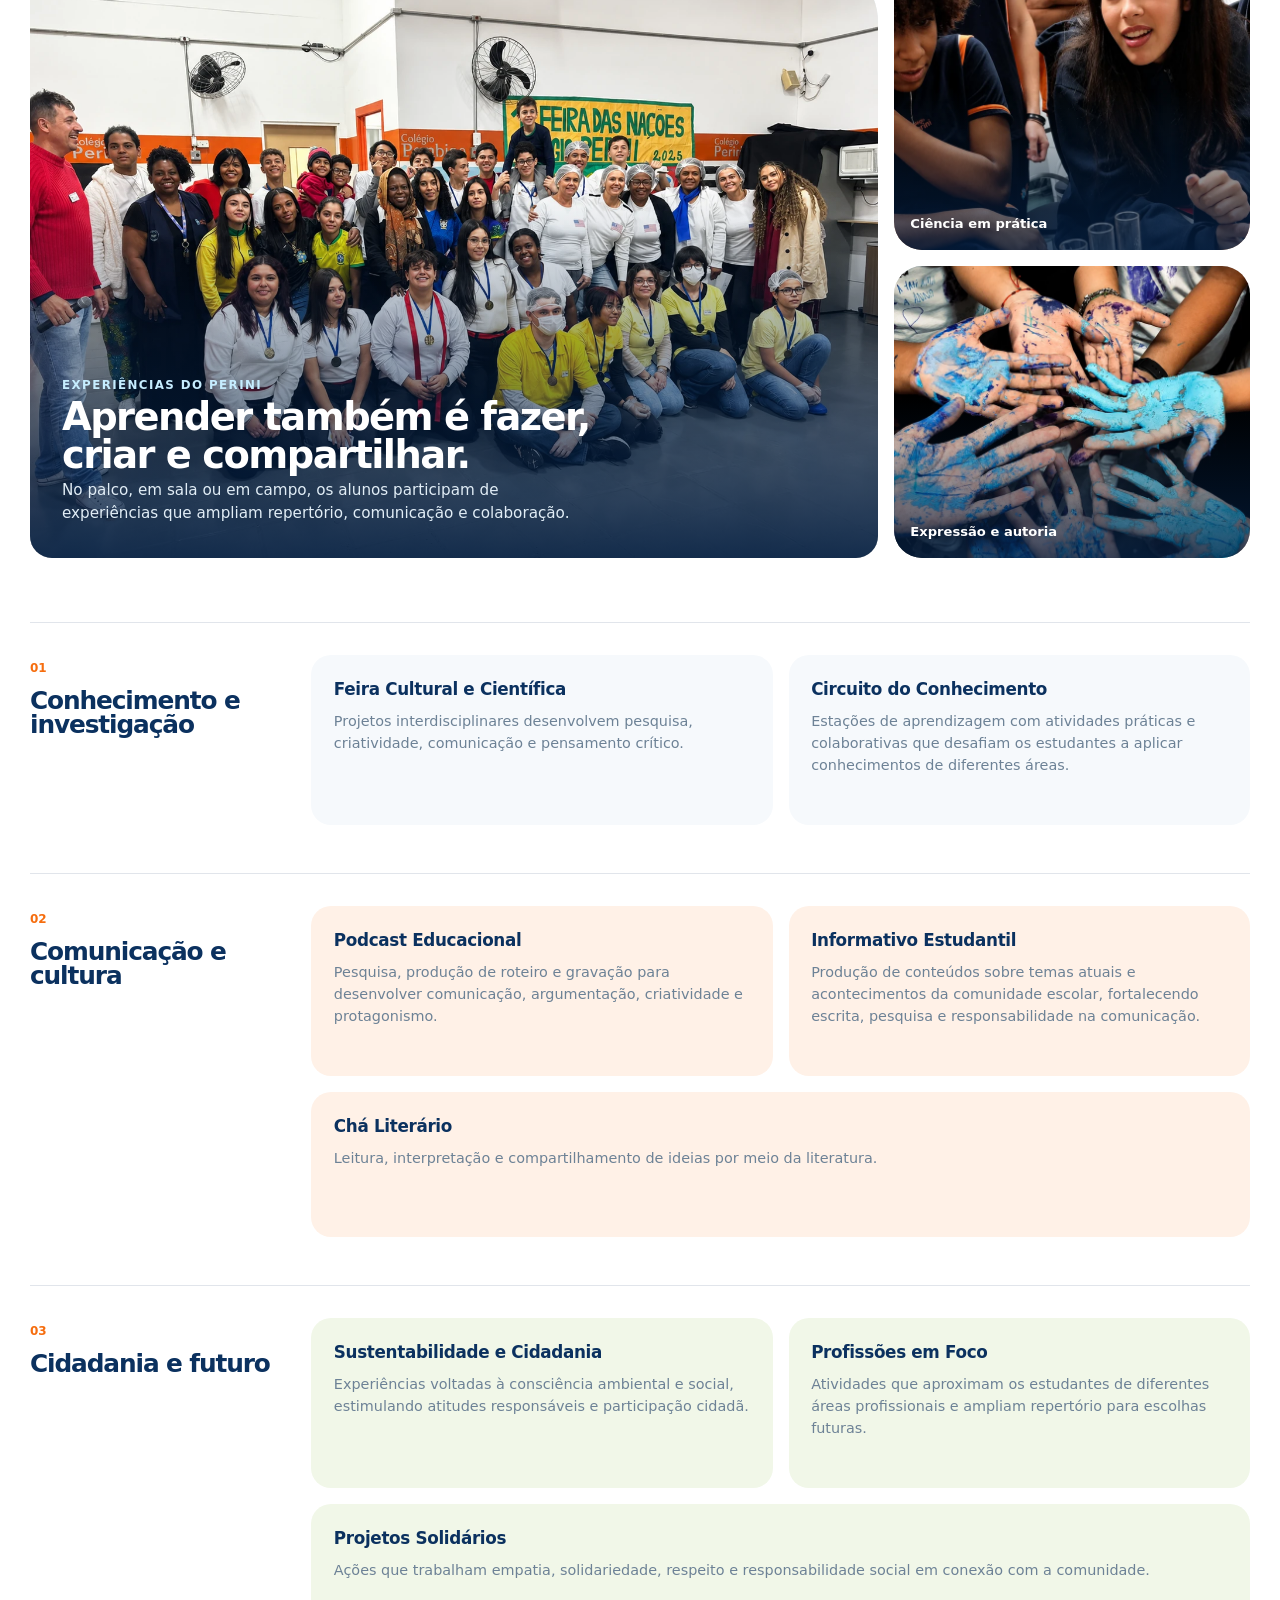
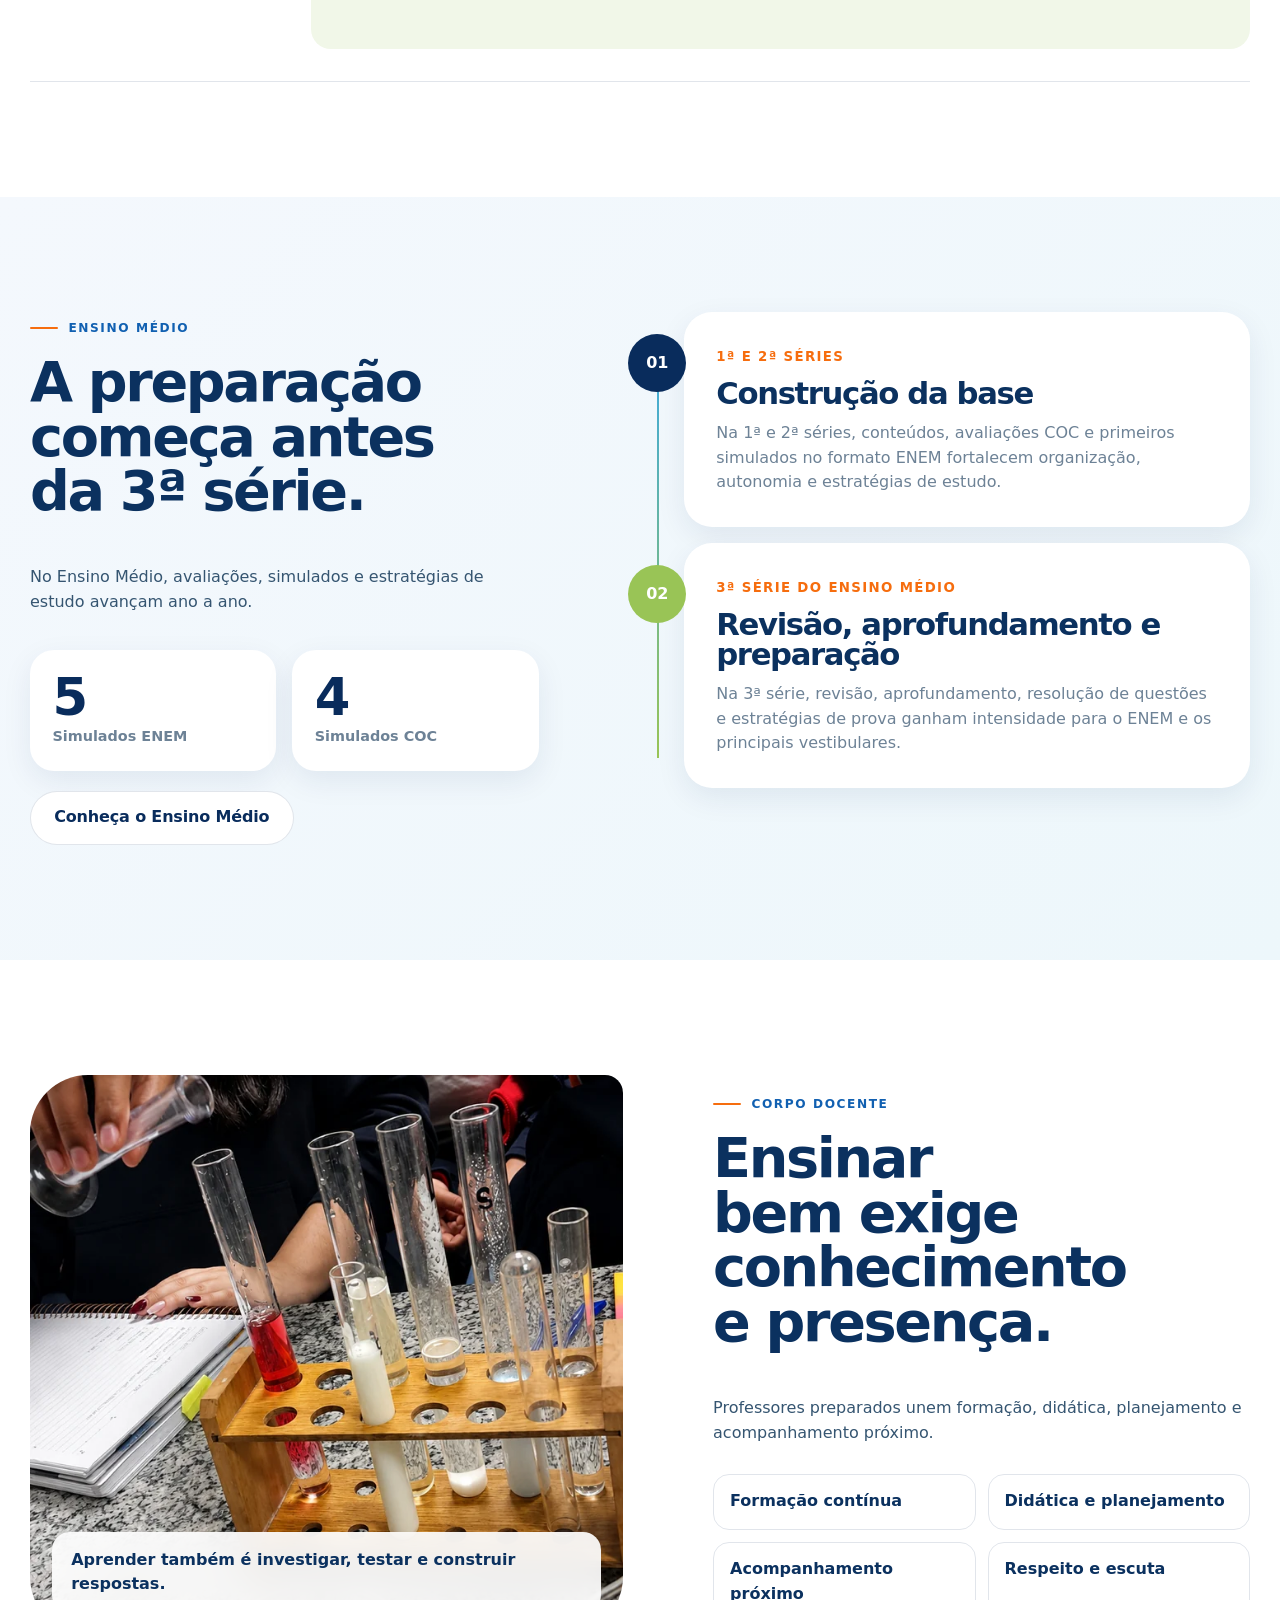
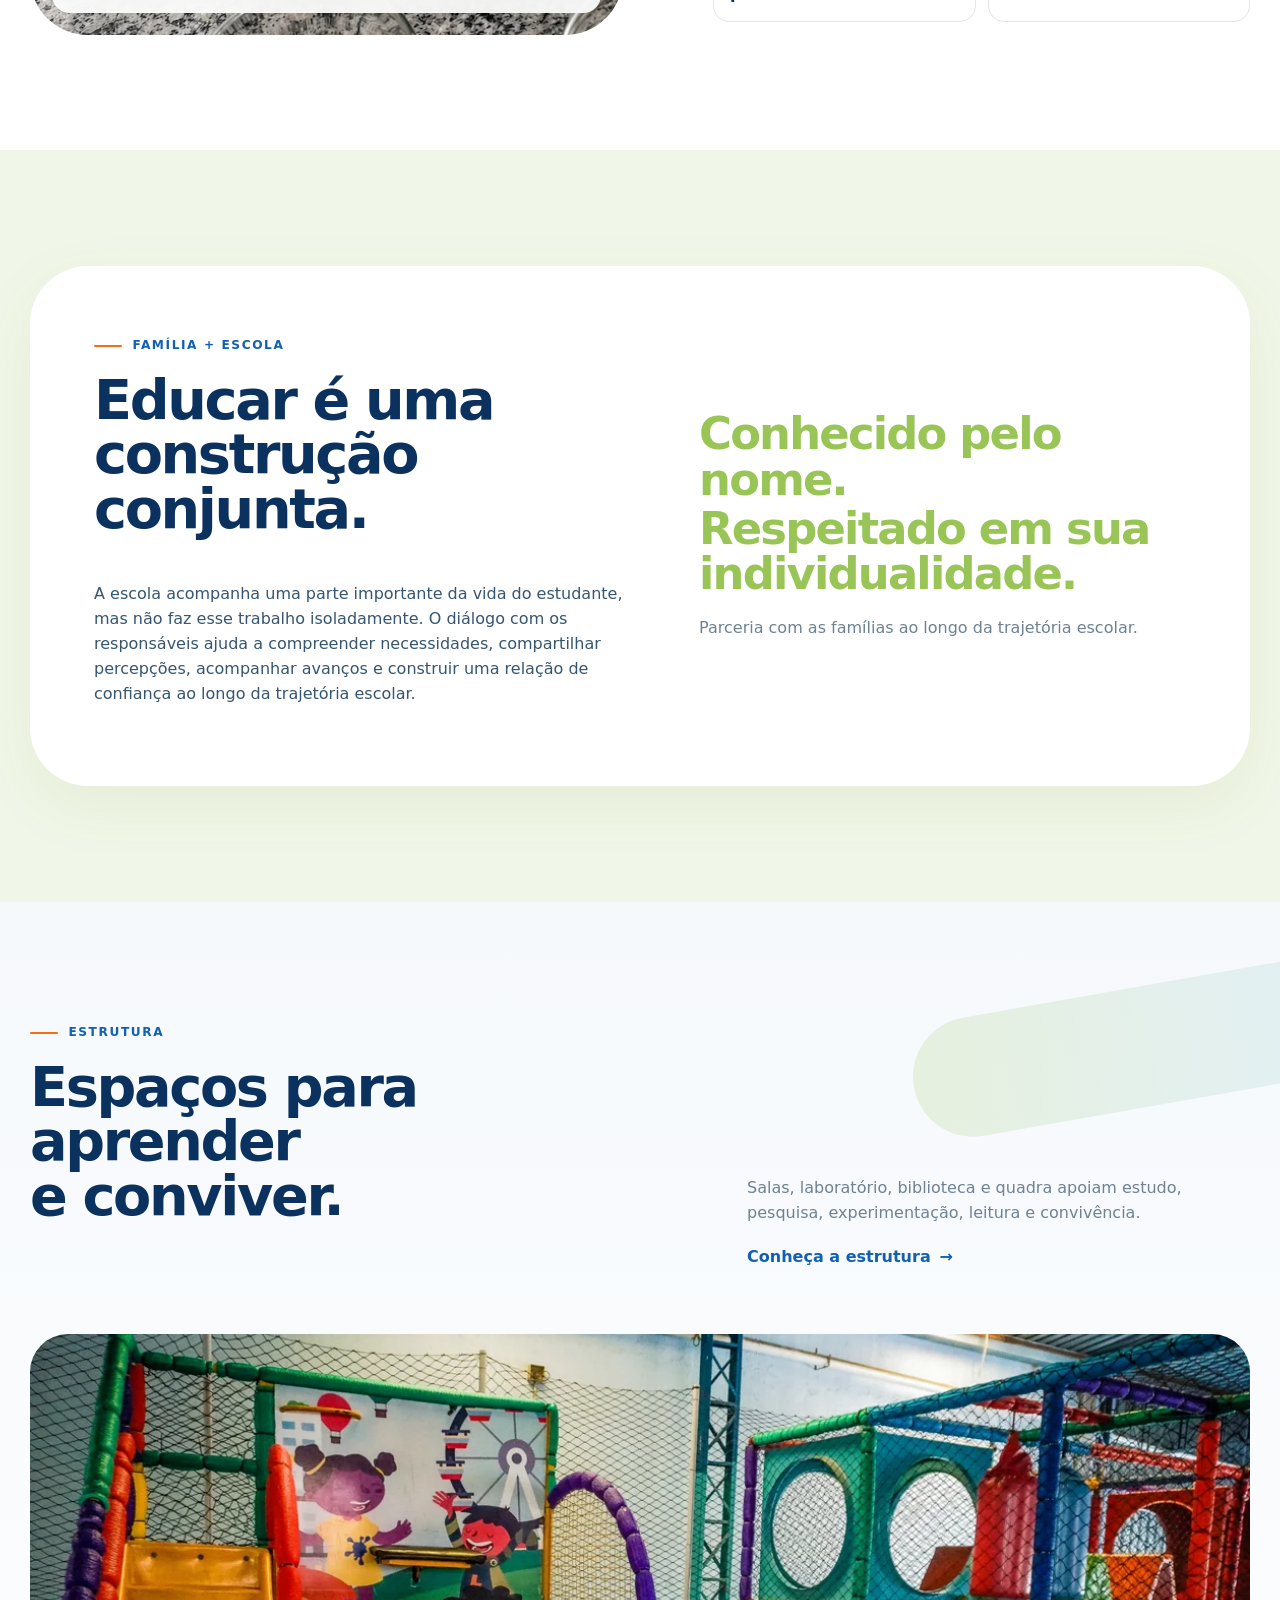
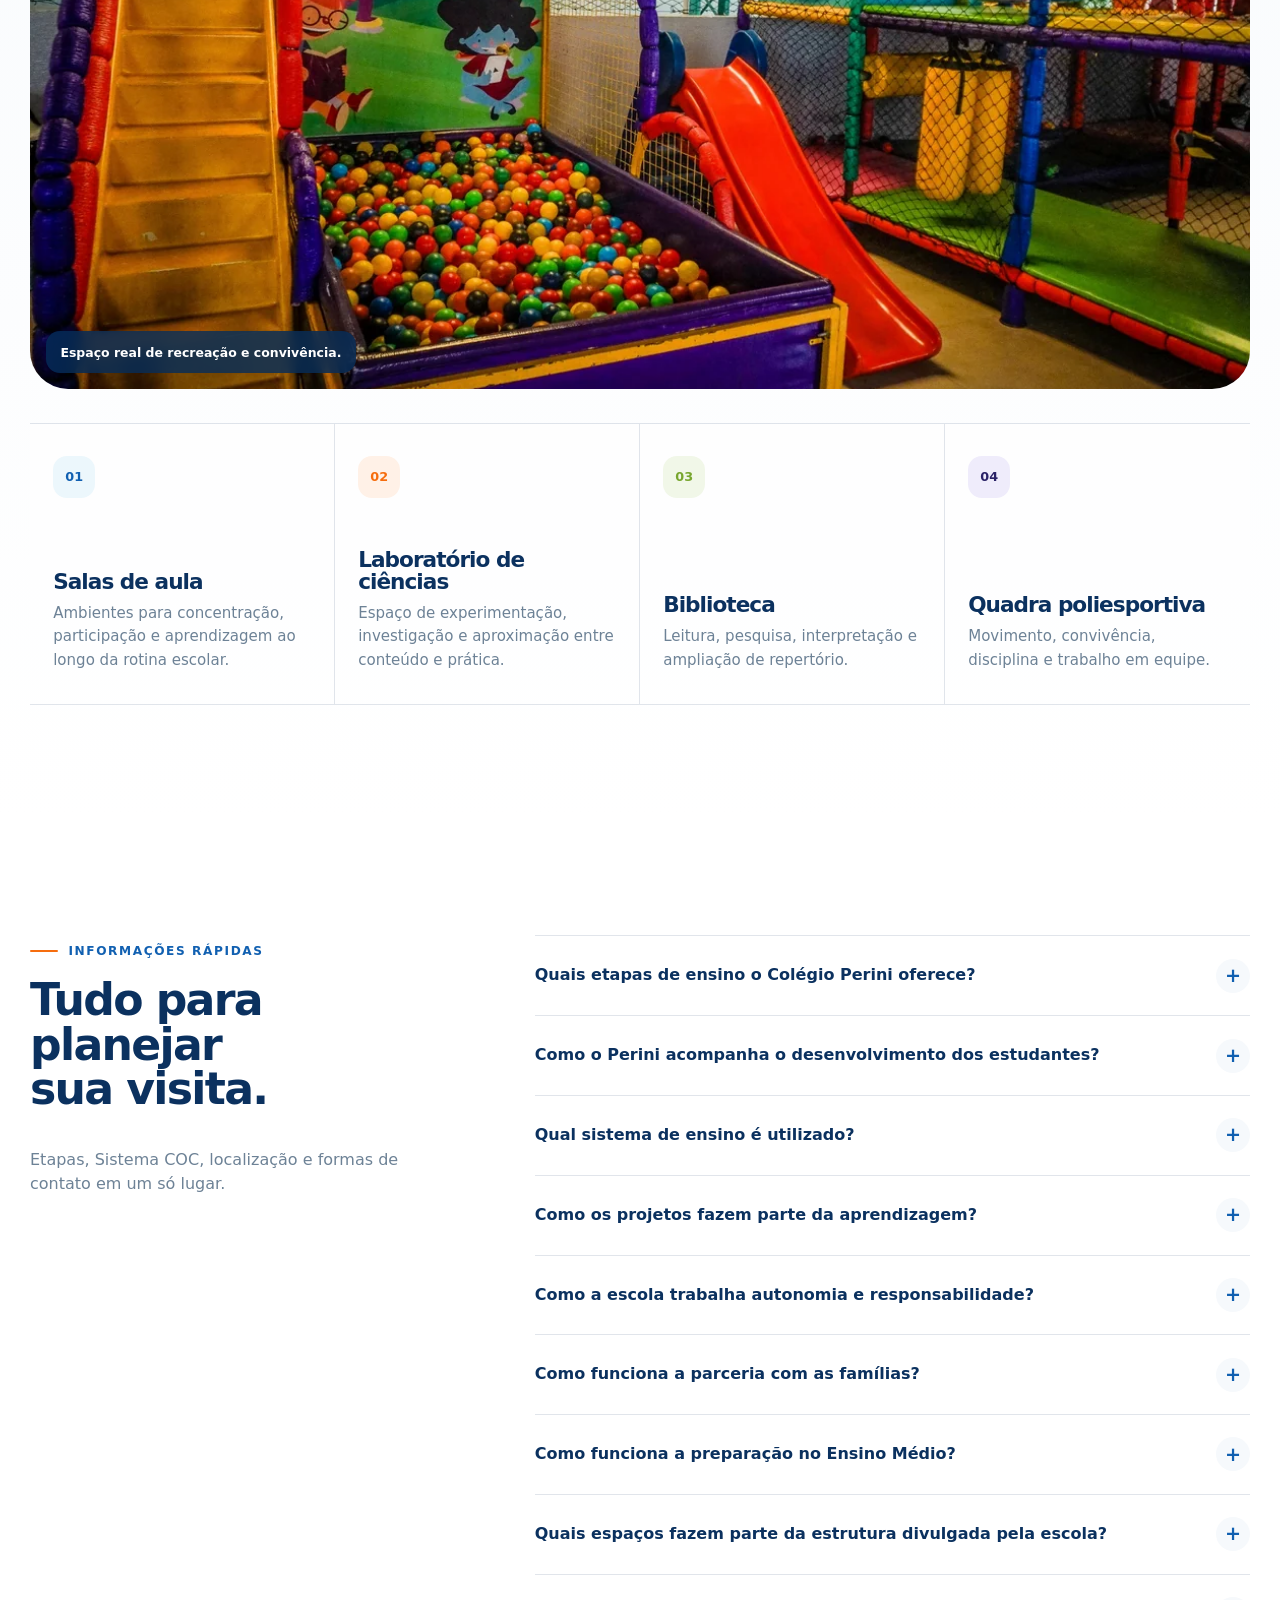
==== commit 924aa395: "Add files via upload" ====
--- a/index.html
+++ b/index.html
@@ -2,7 +2,7 @@
 
 <html lang="pt-BR">
 <head>
-<meta charset="utf-8"/>
+<meta charset="utf-8"/><meta http-equiv="Content-Security-Policy" content="default-src 'self'; base-uri 'self'; object-src 'none'; script-src 'self'; style-src 'self' 'unsafe-inline'; img-src 'self' data: https://i.ytimg.com https://framerusercontent.com https://desk.zoho.com https://play-lh.googleusercontent.com; font-src 'self' data:; connect-src 'self'; frame-src https://www.google.com https://www.youtube-nocookie.com; media-src 'self'; manifest-src 'self'; form-action 'self'; upgrade-insecure-requests"/><meta name="referrer" content="strict-origin-when-cross-origin"/>
 <meta content="width=device-width,initial-scale=1,viewport-fit=cover" name="viewport"/>
 <meta content="light" name="color-scheme"/>
 <title>Colégio Perini | Escola particular em Carapicuíba desde 1987</title>
@@ -10,21 +10,21 @@
 <meta content="Colégio Perini MASTER HOME v2.1 · diagramação homologação · base visual V3.4" name="generator"/>
 <meta content="#0b4e90" name="theme-color"/>
 <meta content="index,follow,max-image-preview:large" name="robots"/>
-<link href="https://periniebambino.github.io/siteperiniv2/" rel="canonical"/>
+<link href="https://colegioperini.com.br/" rel="canonical"/>
 <meta content="pt_BR" property="og:locale"/>
 <meta content="website" property="og:type"/>
 <meta content="Colégio Perini" property="og:site_name"/>
 <meta content="Colégio Perini | Aprender. Pertencer. Transformar." property="og:title"/>
 <meta content="Do Ensino Fundamental ao Ensino Médio, com Sistema COC, acompanhamento próximo, professores preparados e projetos reais." property="og:description"/>
-<meta content="https://periniebambino.github.io/siteperiniv2/" property="og:url"/>
-<meta content="https://periniebambino.github.io/siteperiniv2/assets/og/perini-social.jpg" property="og:image"/>
+<meta content="https://colegioperini.com.br/" property="og:url"/>
+<meta content="https://colegioperini.com.br/assets/og/perini-social.jpg" property="og:image"/>
 <meta content="1200" property="og:image:width"/>
 <meta content="630" property="og:image:height"/>
 <meta content="Alunos do Colégio Perini em ambiente escolar" property="og:image:alt"/>
 <meta content="summary_large_image" name="twitter:card"/>
 <meta content="Colégio Perini | Aprender. Pertencer. Transformar." name="twitter:title"/>
 <meta content="Do Ensino Fundamental ao Ensino Médio, com Sistema COC, acompanhamento próximo, professores preparados e projetos reais." name="twitter:description"/>
-<meta content="https://periniebambino.github.io/siteperiniv2/assets/og/perini-social.jpg" name="twitter:image"/>
+<meta content="https://colegioperini.com.br/assets/og/perini-social.jpg" name="twitter:image"/>
 <link href="assets/icons/favicon-32.png" rel="icon" sizes="32x32" type="image/png"/>
 <link href="assets/icons/apple-touch-icon.png" rel="apple-touch-icon" sizes="180x180"/>
 <link href="manifest.webmanifest" rel="manifest"/>
@@ -351,7 +351,7 @@
 </div>
 </div>
 <div class="map-panel" data-reveal="">
-<iframe id="school-map" loading="lazy" referrerpolicy="no-referrer-when-downgrade" title="Mapa com a localização do Colégio Perini"></iframe>
+<iframe id="school-map" loading="lazy" referrerpolicy="strict-origin-when-cross-origin" title="Mapa com a localização do Colégio Perini"></iframe>
 <div class="map-panel-bottom"><div><small>Colégio Perini</small><strong>Jardim Jussara · Carapicuíba</strong></div><a class="btn btn-primary" data-maps="" data-track="mapa" href="https://www.google.com/maps/search/?api=1&amp;query=R.%20Ad%C3%A3o%20Gon%C3%A7alves%20da%20Costa%2C%20127%2C%20Carapicu%C3%ADba%2C%20SP" rel="noopener noreferrer" target="_blank">Abrir no mapa</a></div>
 </div>
 </div>
